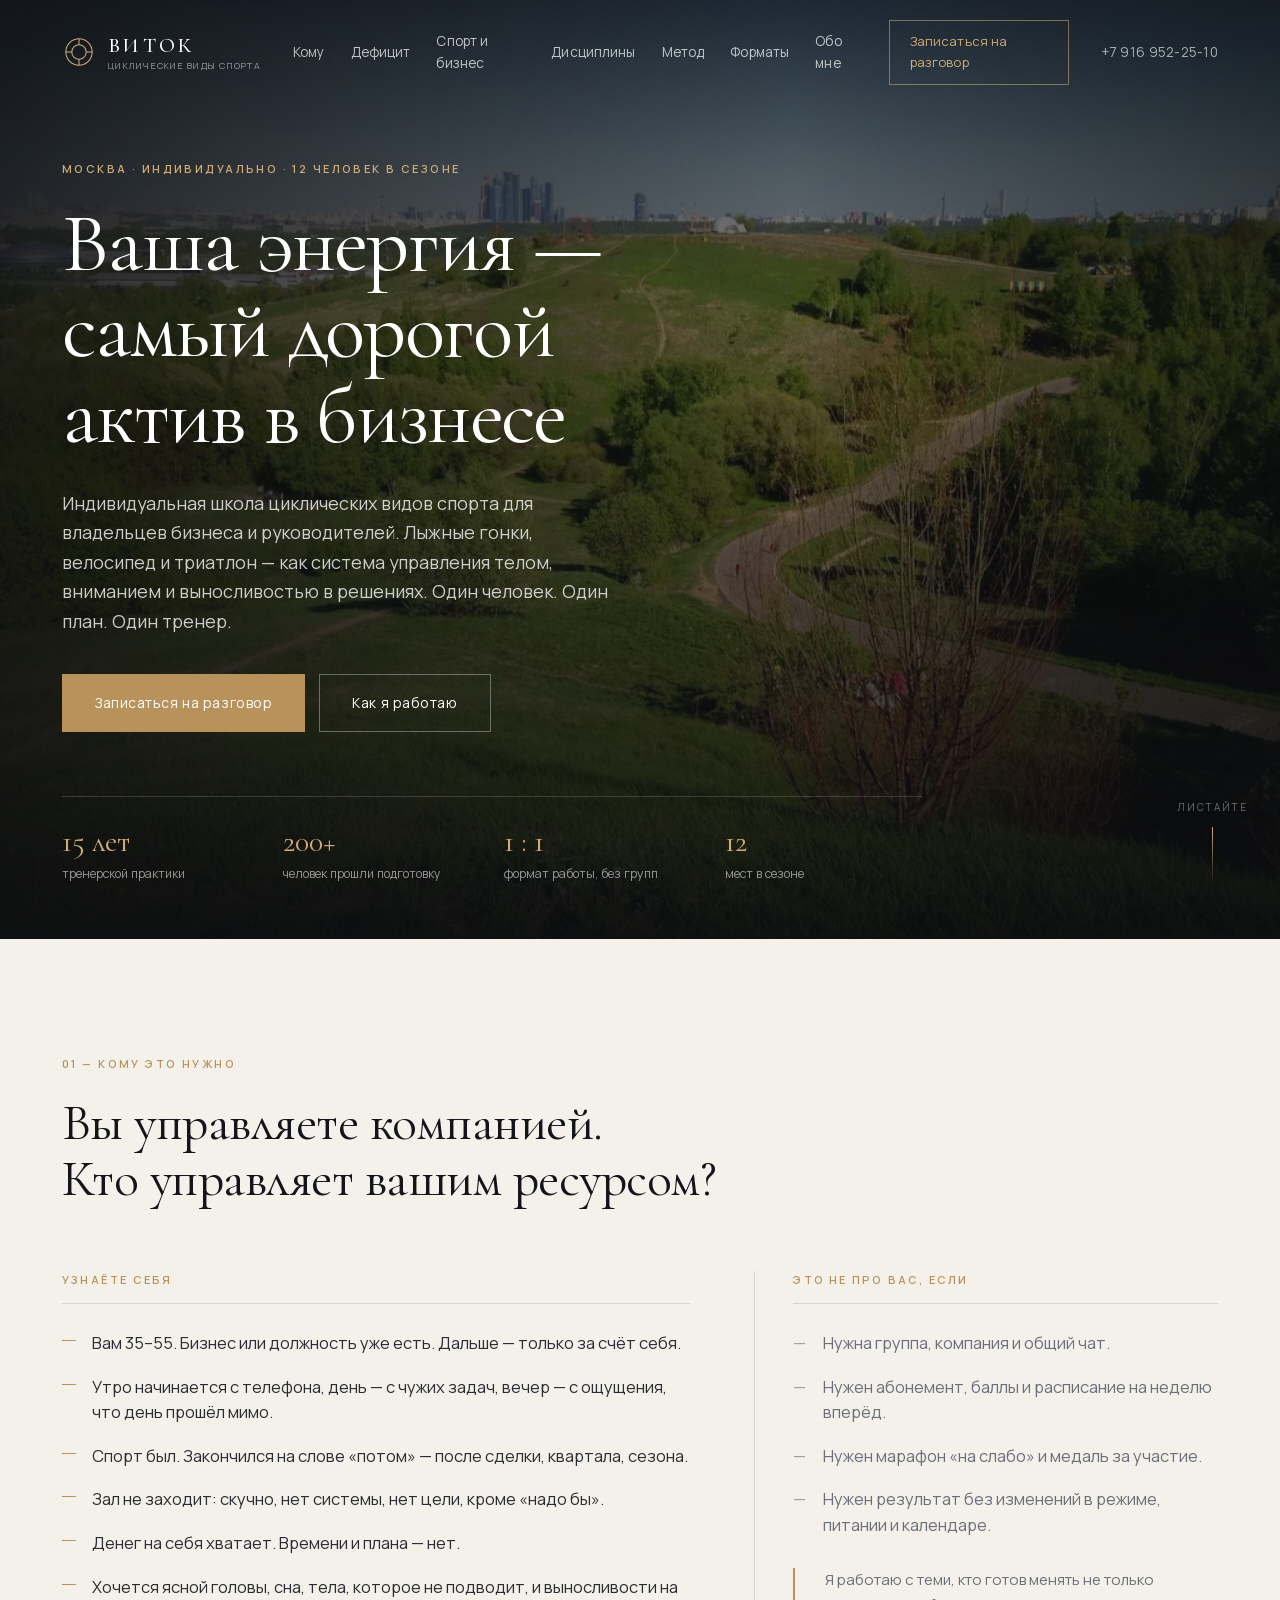
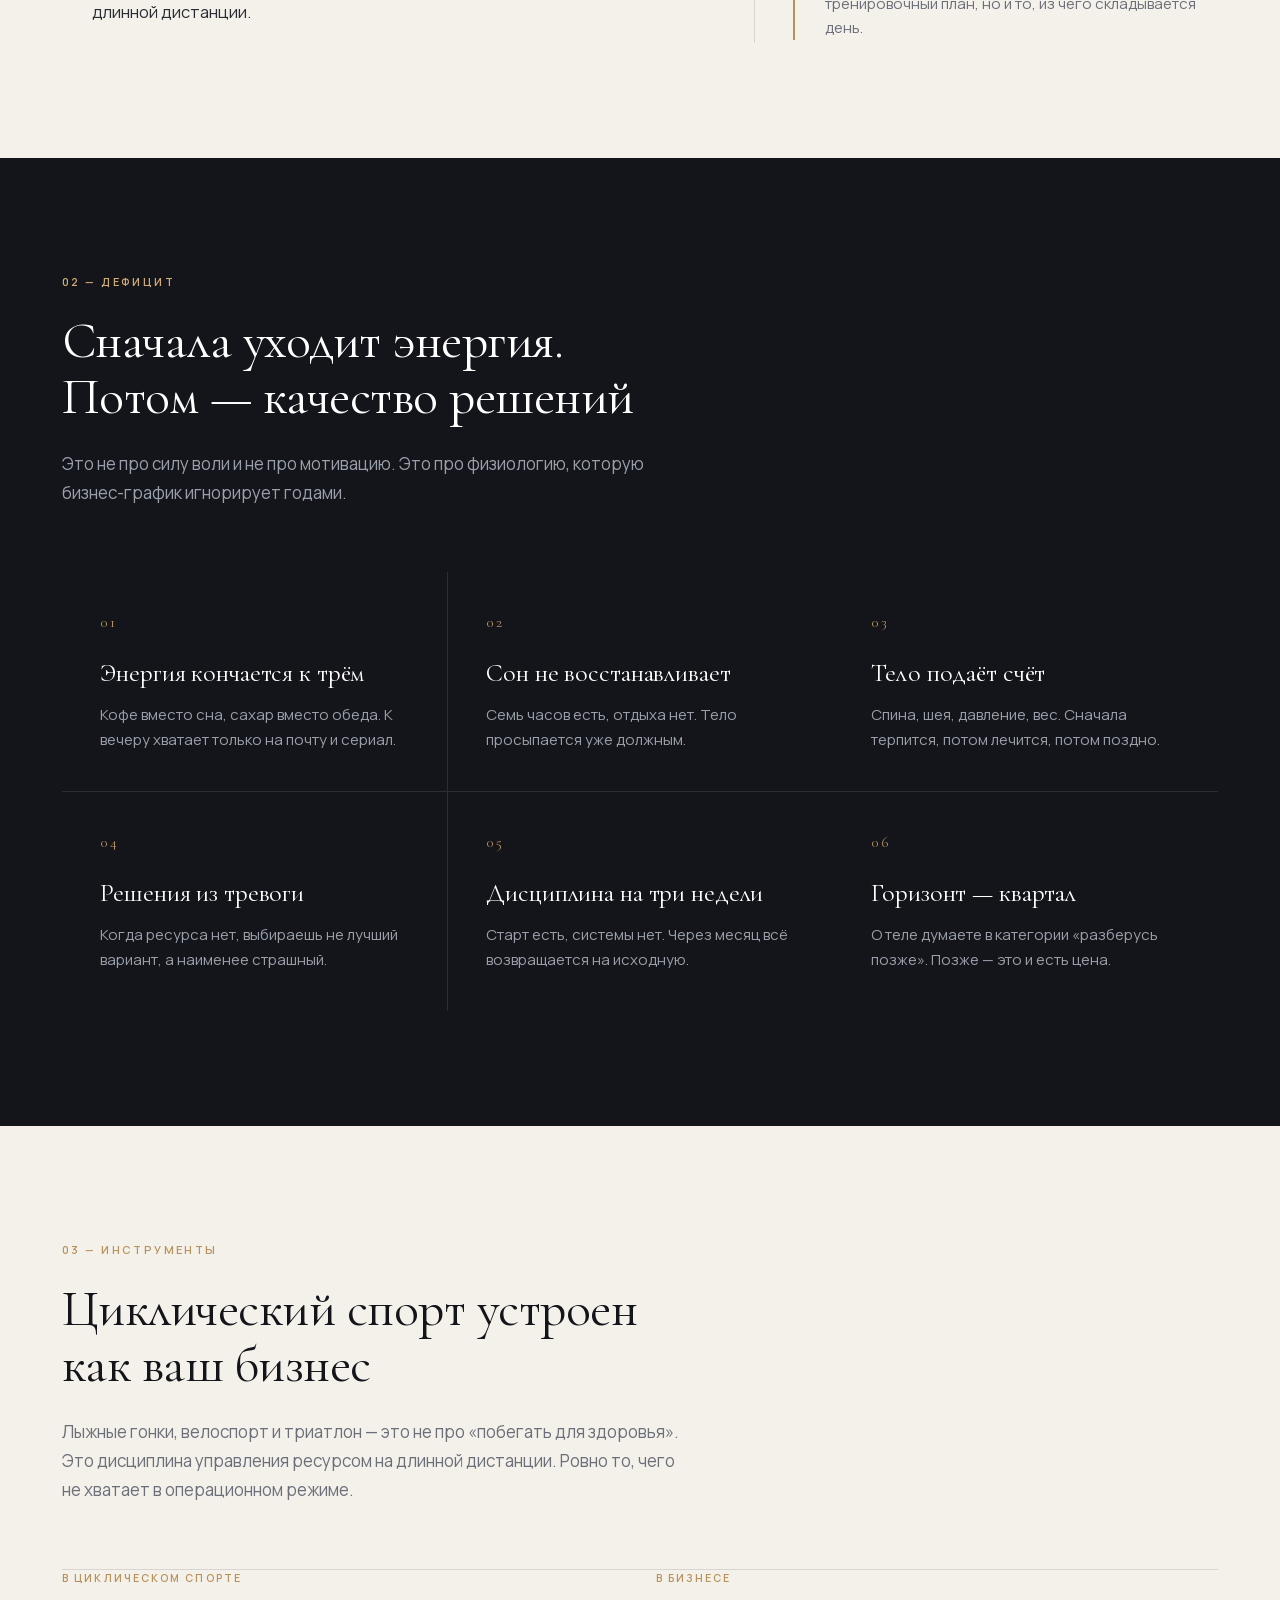
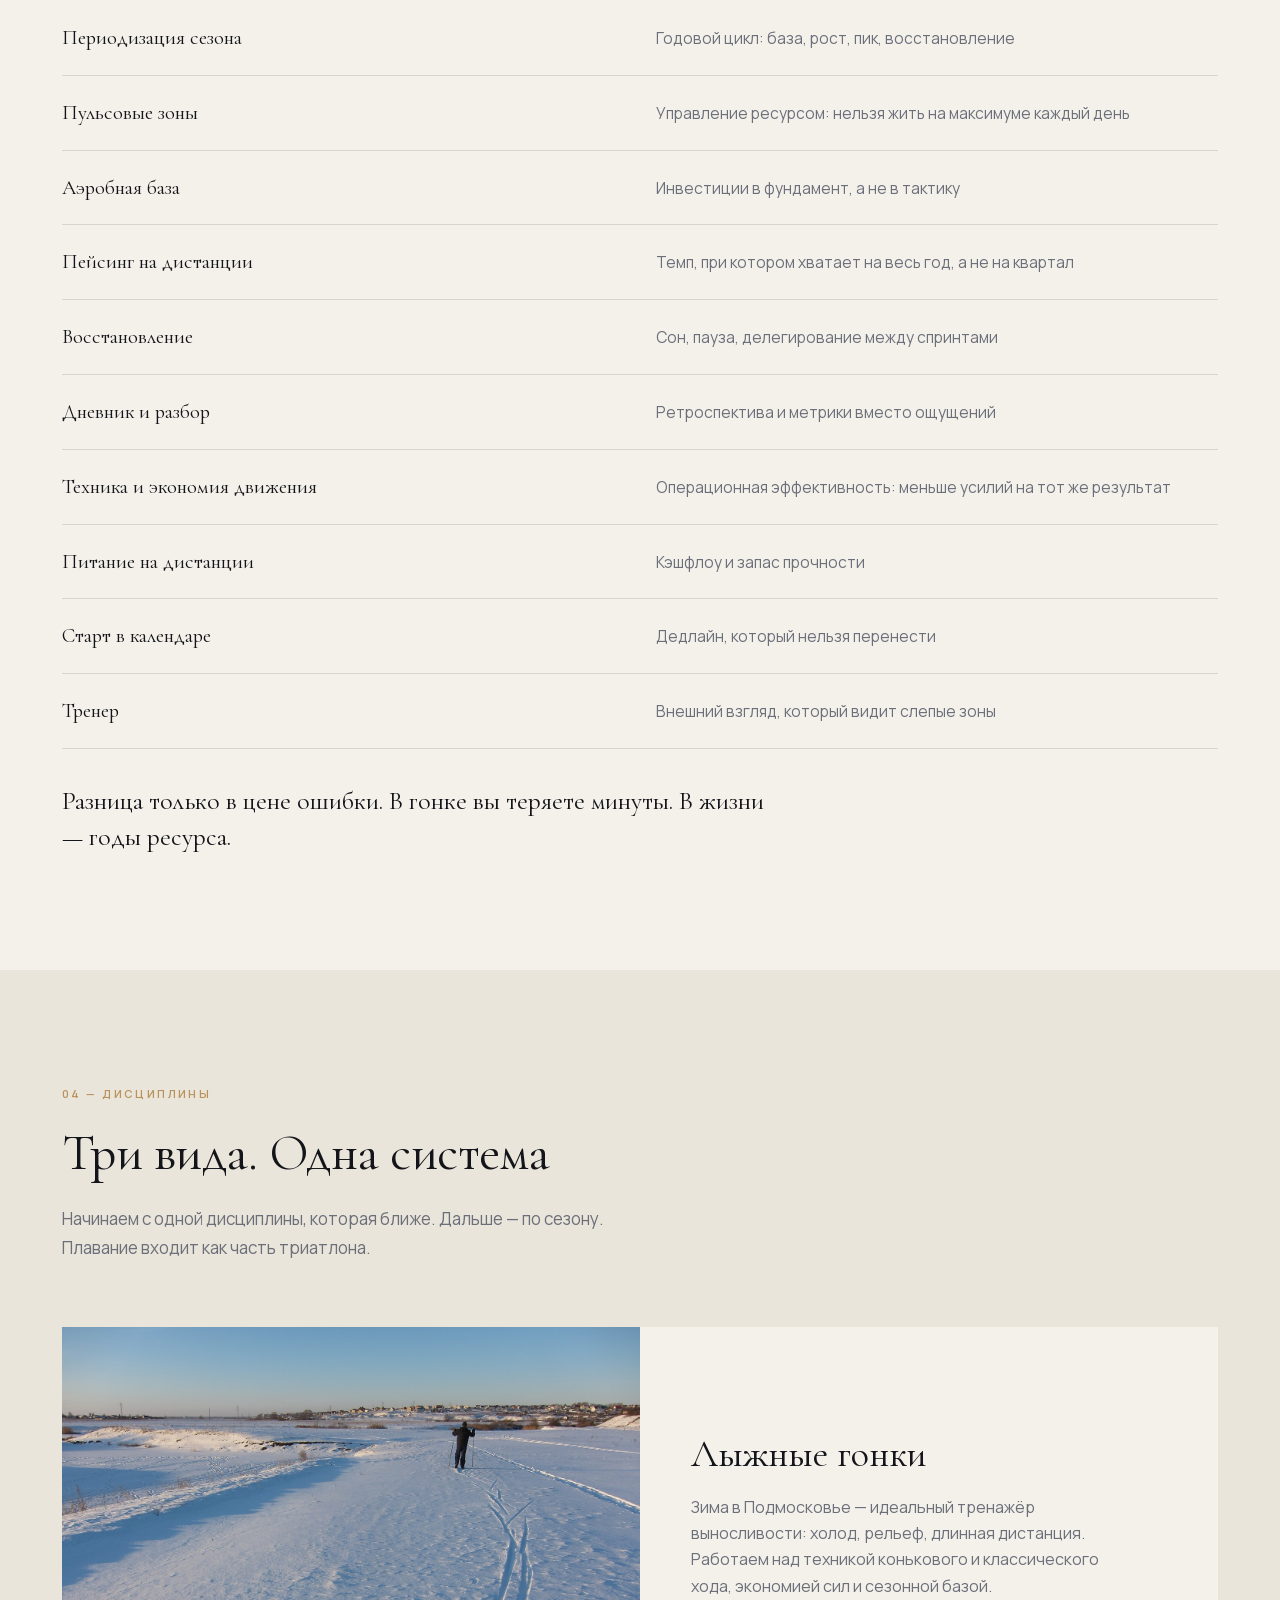
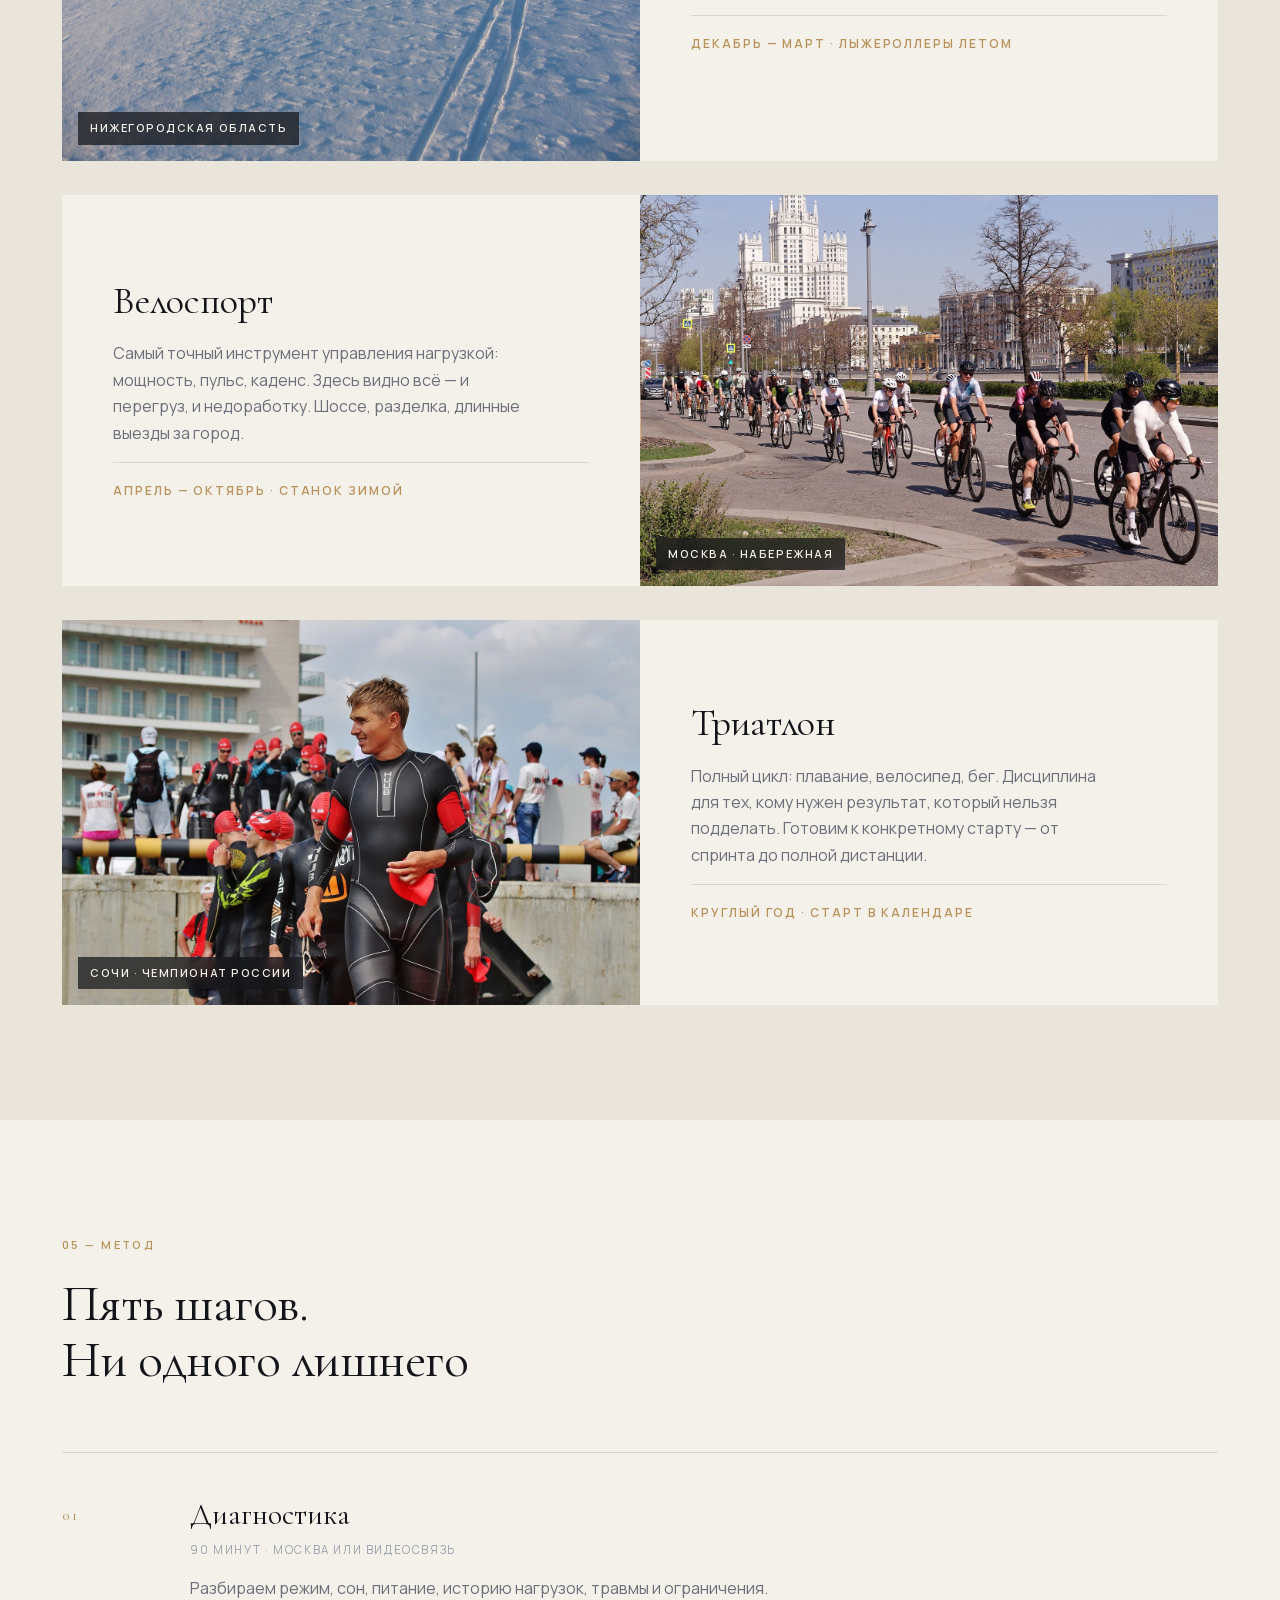
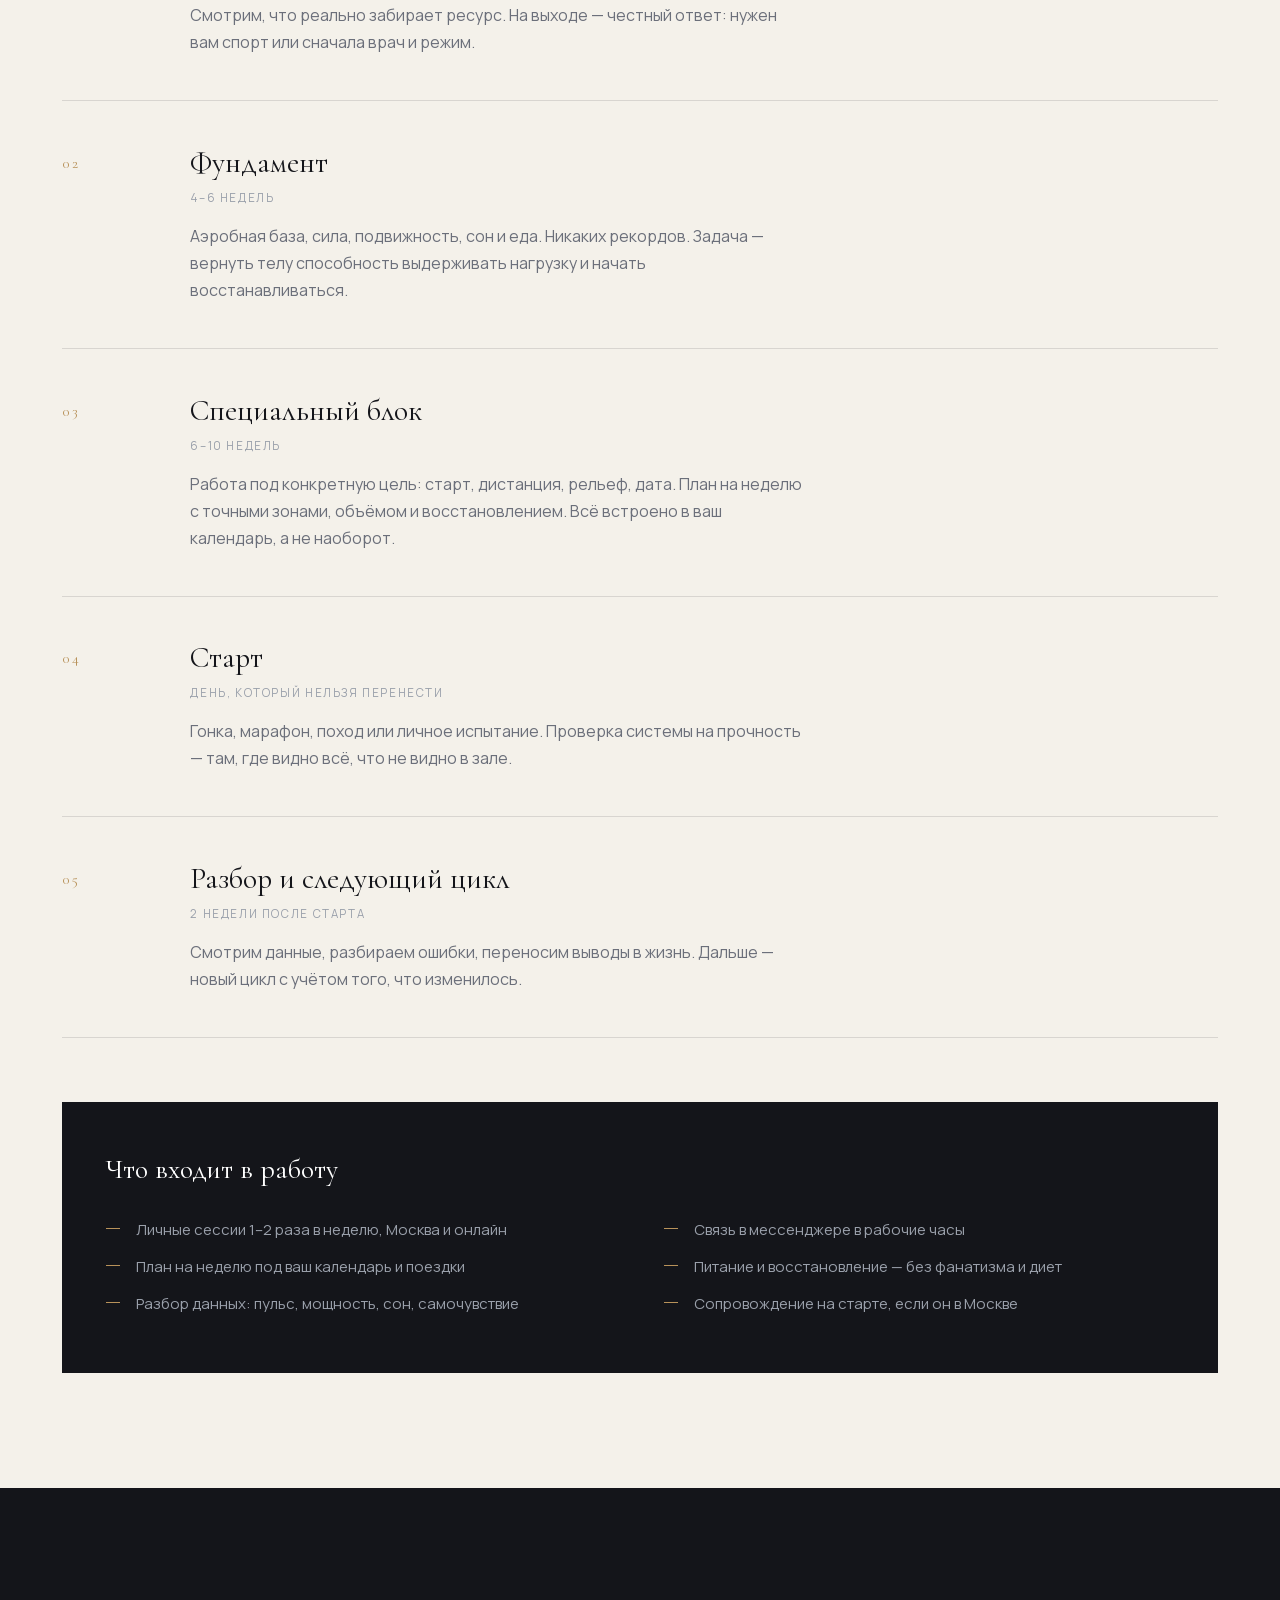
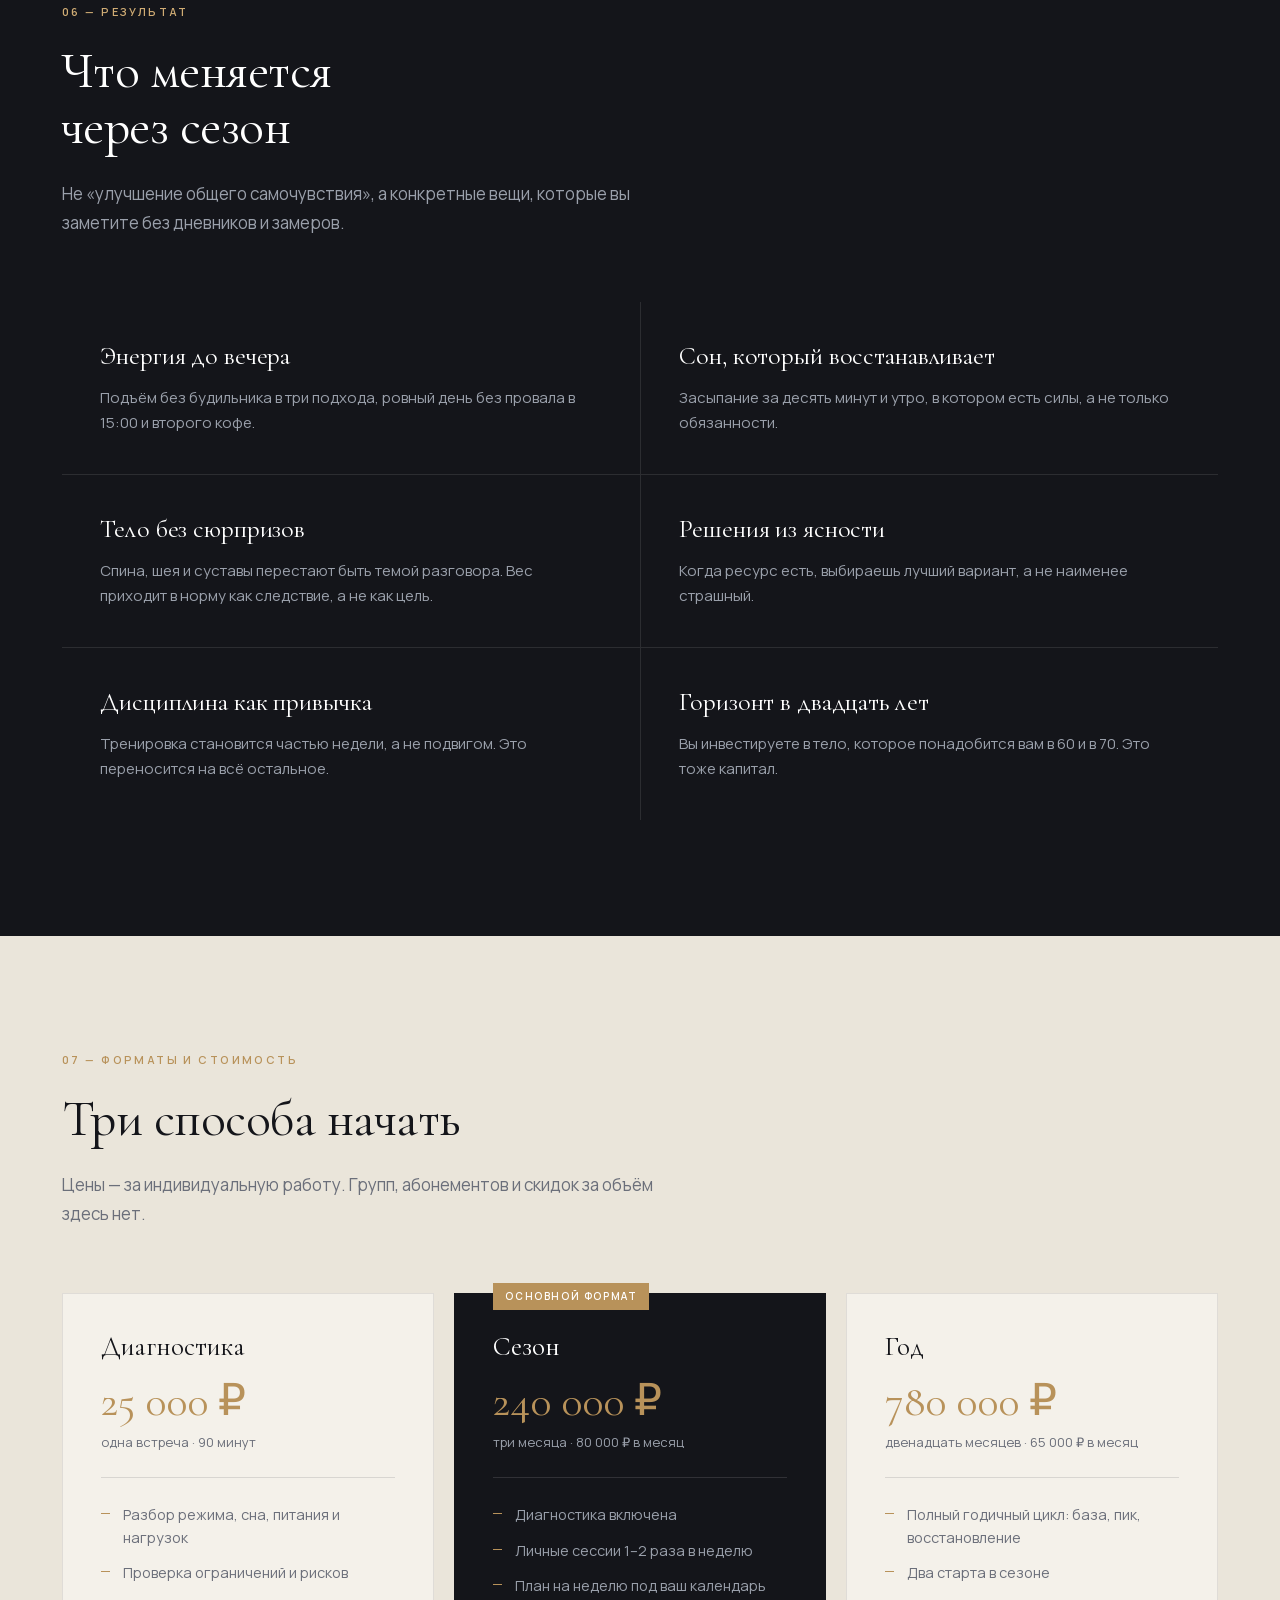
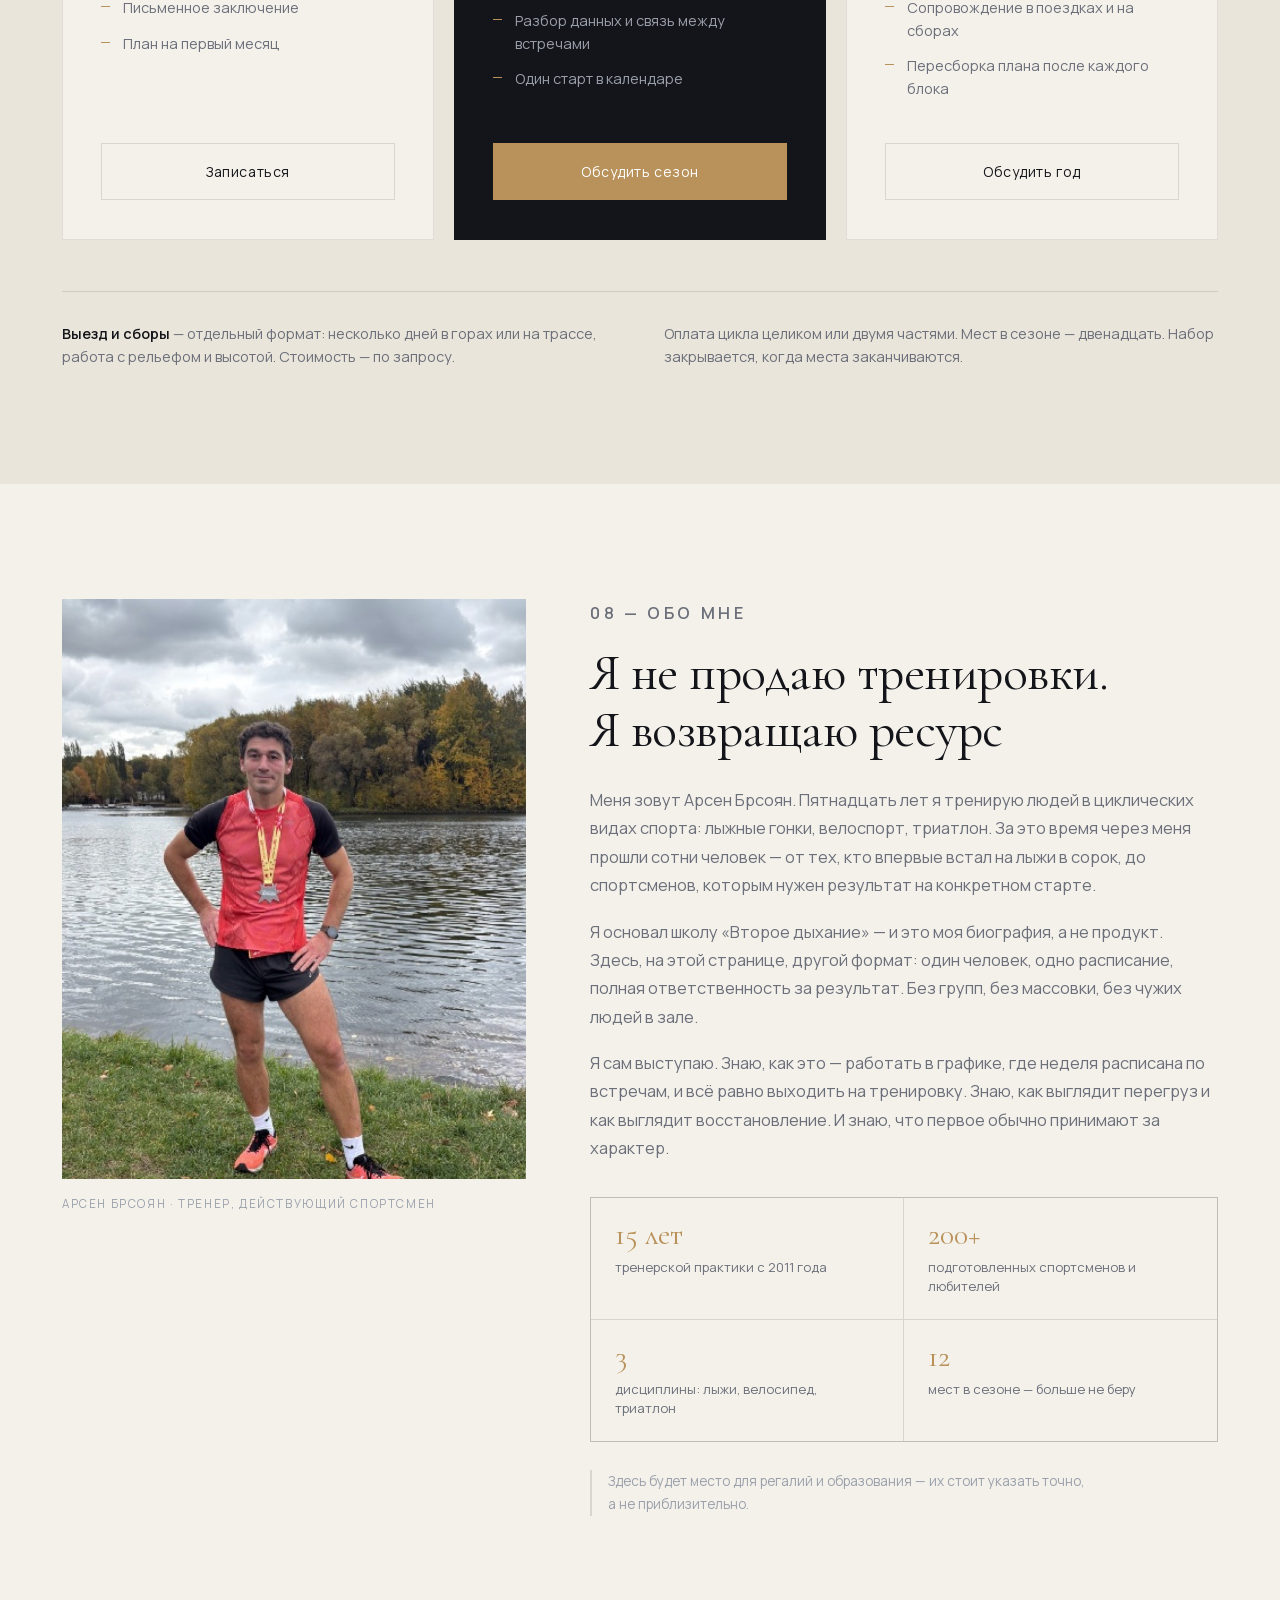
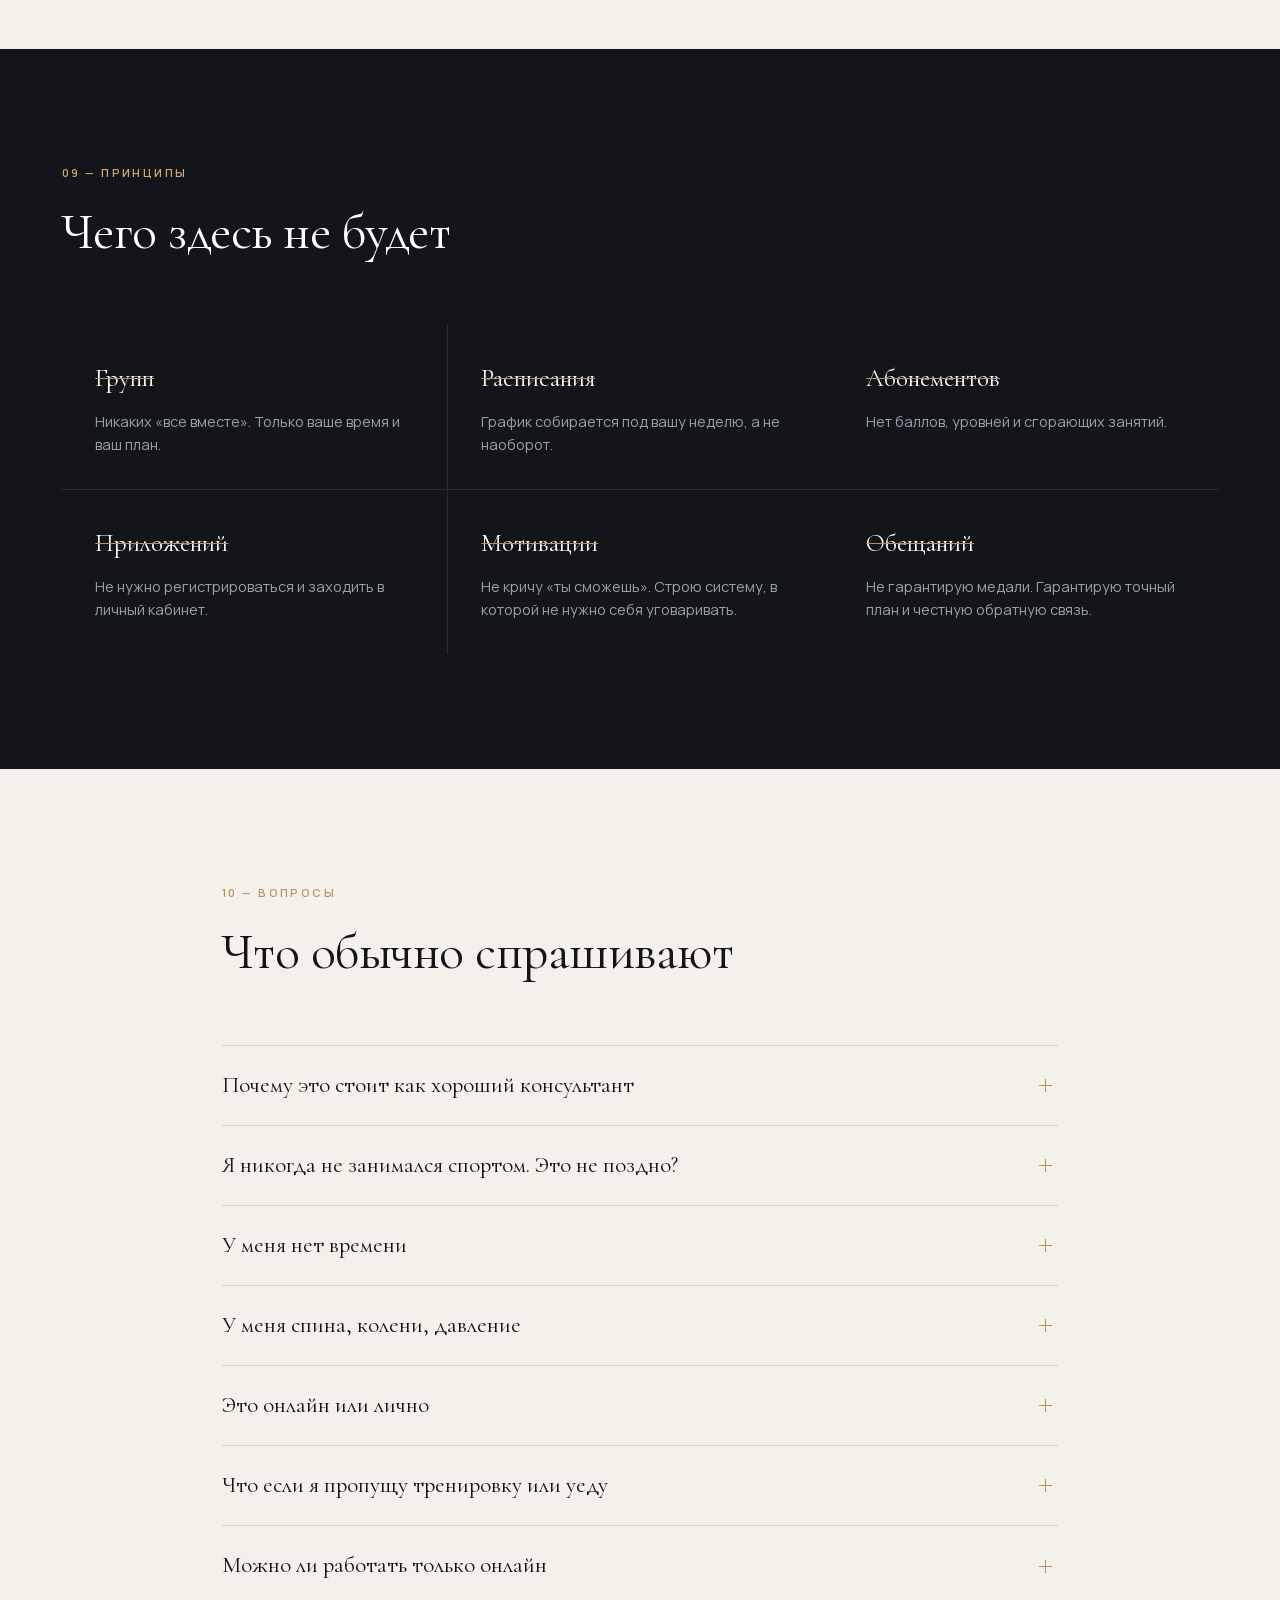
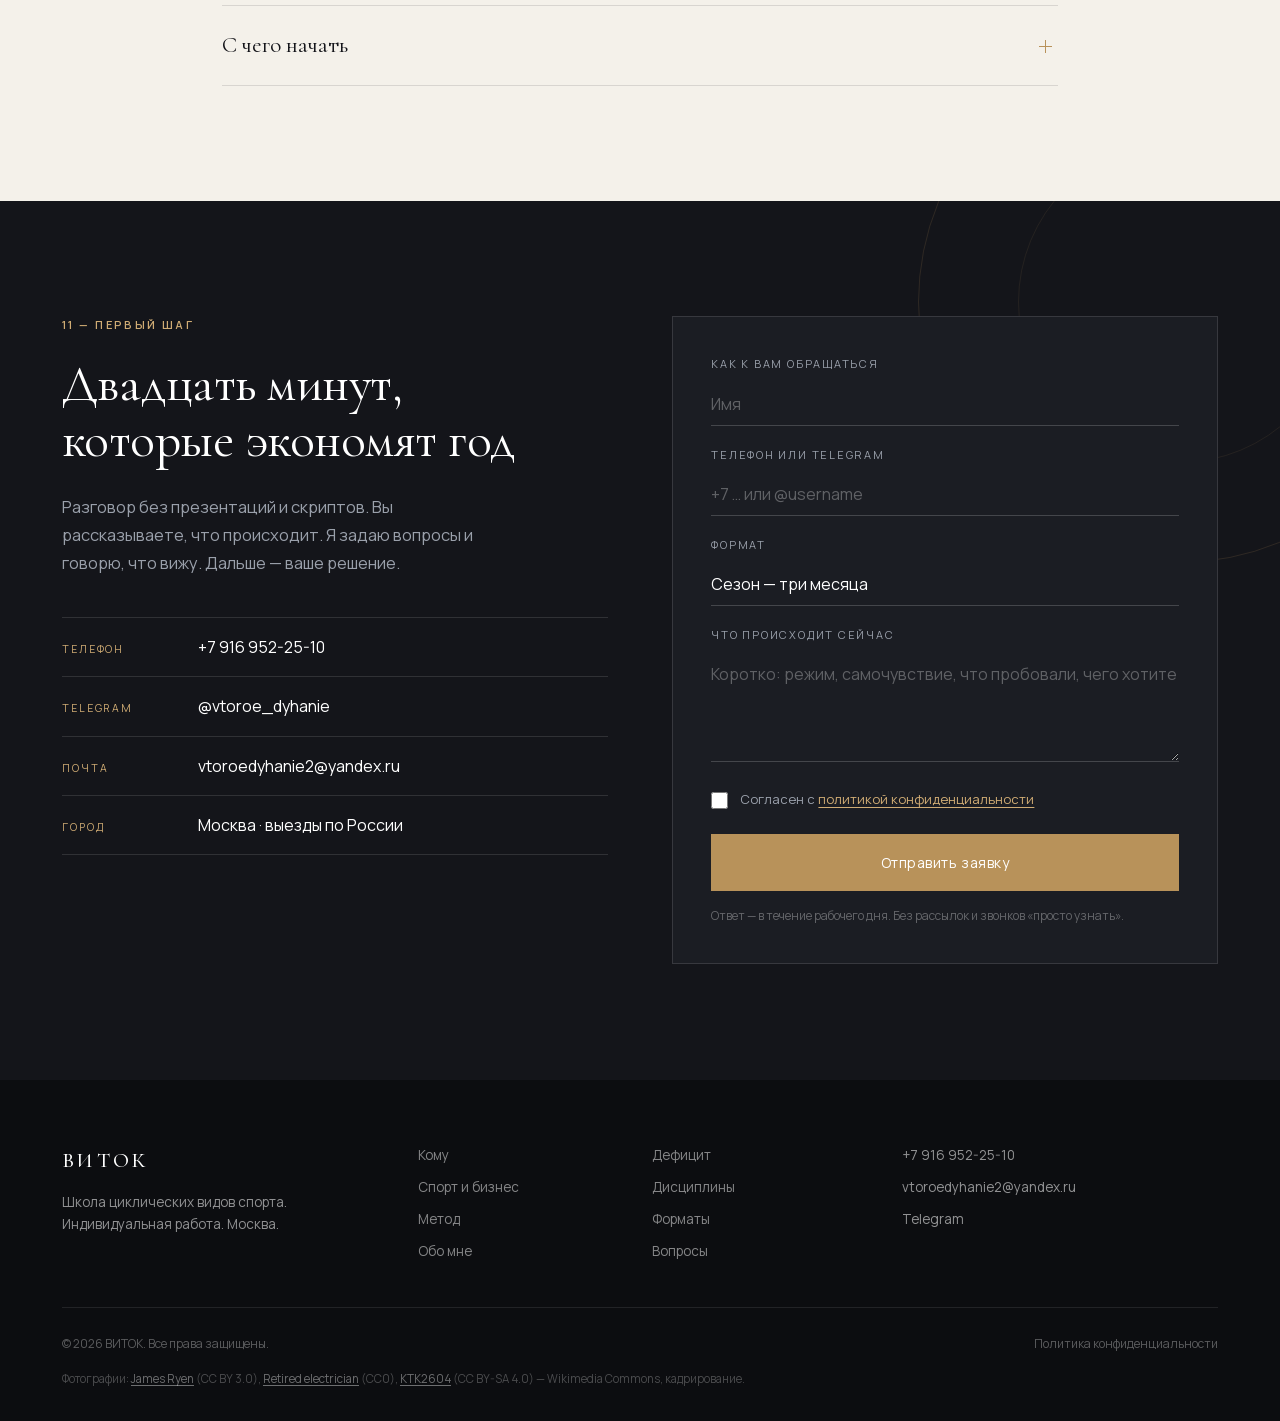
==== index.html @ 2bce40ef "chore: домен и метаданные указывают на фактический адрес публикации" ====
<!DOCTYPE html>
<html lang="ru">
<head>
<meta charset="utf-8">
<meta name="viewport" content="width=device-width, initial-scale=1">
<title>ВИТОК — школа циклических видов спорта. Индивидуально. Для тех, кто управляет</title>
<meta name="description" content="Индивидуальная школа циклических видов спорта для владельцев бизнеса и руководителей. Лыжные гонки, велоспорт, триатлон как система управления телом, вниманием и выносливостью в решениях. Москва и онлайн. Без групп.">
<meta name="theme-color" content="#101113">
<meta property="og:title" content="ВИТОК — школа циклических видов спорта">
<meta property="og:description" content="Энергия — самый дорогой актив в бизнесе. Индивидуальная работа: тело, голова, выносливость в решениях.">
<meta property="og:type" content="website">
<meta property="og:site_name" content="ВИТОК">
<meta property="og:locale" content="ru_RU">
<meta property="og:url" content="https://arsenbrsoyan987-eng.github.io/">
<meta property="og:image" content="https://arsenbrsoyan987-eng.github.io/assets/img/og.jpg">
<meta property="og:image:width" content="1200">
<meta property="og:image:height" content="630">
<meta property="og:image:alt" content="Панорама Крылатского: холмы, дорожки, Москва на горизонте">
<meta name="twitter:card" content="summary_large_image">
<meta name="twitter:title" content="ВИТОК — школа циклических видов спорта">
<meta name="twitter:description" content="Энергия — самый дорогой актив в бизнесе. Индивидуальная работа: тело, голова, выносливость в решениях.">
<meta name="twitter:image" content="https://arsenbrsoyan987-eng.github.io/assets/img/og.jpg">
<link rel="canonical" href="https://arsenbrsoyan987-eng.github.io/">
<link rel="icon" href="assets/favicon.svg" type="image/svg+xml">
<link rel="preload" href="assets/fonts/manrope-400-cyr.woff2" as="font" type="font/woff2" crossorigin>
<link rel="preload" href="assets/fonts/cormorant-garamond-400-cyr.woff2" as="font" type="font/woff2" crossorigin>
<link rel="stylesheet" href="assets/fonts/fonts.css">
<link rel="stylesheet" href="assets/css/style.css">
</head>
<body>

<a class="skip" href="#main">Перейти к содержанию</a>

<header class="header" id="header">
  <div class="header__inner">
    <a class="brand" href="#top" aria-label="ВИТОК — на главную">
      <span class="brand__mark" aria-hidden="true">
        <svg viewBox="0 0 40 40" fill="none" stroke="currentColor" stroke-width="1.2">
          <circle cx="20" cy="20" r="15.5"/>
          <circle cx="20" cy="20" r="8.5"/>
          <path d="M20 4.5v7M20 28.5v7M4.5 20h7M28.5 20h7"/>
        </svg>
      </span>
      <span class="brand__text">
        <span class="brand__name">ВИТОК</span>
        <span class="brand__sub">циклические виды спорта</span>
      </span>
    </a>

    <nav class="nav" id="nav" aria-label="Основная навигация">
      <a href="#audience">Кому</a>
      <a href="#deficit">Дефицит</a>
      <a href="#parallels">Спорт и бизнес</a>
      <a href="#disciplines">Дисциплины</a>
      <a href="#method">Метод</a>
      <a href="#formats">Форматы</a>
      <a href="#about">Обо мне</a>
      <a class="nav__cta" href="#contact">Записаться на разговор</a>
    </nav>

    <a class="header__phone" href="tel:+79169522510">+7 916 952-25-10</a>

    <button class="burger" id="burger" aria-label="Открыть меню" aria-expanded="false" aria-controls="nav">
      <span></span><span></span>
    </button>
  </div>
</header>

<main id="main">

  <!-- HERO -->
  <section class="hero" id="top">
    <div class="hero__media">
      <img src="assets/img/hero-krylatskoe.jpg" alt="Панорама Крылатского: московские холмы, велодром и город на горизонте" fetchpriority="high">
    </div>
    <div class="hero__veil"></div>

    <div class="hero__inner">
      <p class="eyebrow eyebrow--light">Москва · индивидуально · 12 человек в сезоне</p>

      <h1 class="hero__title">
        Ваша энергия —<br>
        самый дорогой<br>
        актив в бизнесе
      </h1>

      <p class="hero__lead">
        Индивидуальная школа циклических видов спорта для владельцев бизнеса и руководителей.
        Лыжные гонки, велосипед и триатлон — как система управления телом, вниманием
        и выносливостью в решениях. Один человек. Один план. Один тренер.
      </p>

      <div class="hero__actions">
        <a class="btn btn--brass" href="#contact">Записаться на разговор</a>
        <a class="btn btn--ghost" href="#method">Как я работаю</a>
      </div>

      <dl class="hero__stats">
        <div>
          <dt>15 лет</dt>
          <dd>тренерской практики</dd>
        </div>
        <div>
          <dt>200+</dt>
          <dd>человек прошли подготовку</dd>
        </div>
        <div>
          <dt>1 : 1</dt>
          <dd>формат работы, без групп</dd>
        </div>
        <div>
          <dt>12</dt>
          <dd>мест в сезоне</dd>
        </div>
      </dl>
    </div>

    <div class="hero__scroll" aria-hidden="true">
      <span>листайте</span>
      <i></i>
    </div>
  </section>

  <!-- КОМУ -->
  <section class="section" id="audience">
    <div class="wrap">
      <div class="section__head reveal">
        <p class="eyebrow">01 — кому это нужно</p>
        <h2 class="h2">Вы управляете компанией.<br>Кто управляет вашим ресурсом?</h2>
      </div>

      <div class="split">
        <div class="split__col reveal">
          <p class="split__label">Узнаёте себя</p>
          <ul class="check">
            <li>Вам 35–55. Бизнес или должность уже есть. Дальше — только за счёт себя.</li>
            <li>Утро начинается с телефона, день — с чужих задач, вечер — с ощущения, что день прошёл мимо.</li>
            <li>Спорт был. Закончился на слове «потом» — после сделки, квартала, сезона.</li>
            <li>Зал не заходит: скучно, нет системы, нет цели, кроме «надо бы».</li>
            <li>Денег на себя хватает. Времени и плана — нет.</li>
            <li>Хочется ясной головы, сна, тела, которое не подводит, и выносливости на длинной дистанции.</li>
          </ul>
        </div>

        <div class="split__col split__col--muted reveal">
          <p class="split__label">Это не про вас, если</p>
          <ul class="cross">
            <li>Нужна группа, компания и общий чат.</li>
            <li>Нужен абонемент, баллы и расписание на неделю вперёд.</li>
            <li>Нужен марафон «на слабо» и медаль за участие.</li>
            <li>Нужен результат без изменений в режиме, питании и календаре.</li>
          </ul>
          <p class="split__note">
            Я работаю с теми, кто готов менять не только тренировочный план,
            но и то, из чего складывается день.
          </p>
        </div>
      </div>
    </div>
  </section>

  <!-- ДЕФИЦИТ -->
  <section class="section section--dark" id="deficit">
    <div class="wrap">
      <div class="section__head reveal">
        <p class="eyebrow eyebrow--light">02 — дефицит</p>
        <h2 class="h2">Сначала уходит энергия.<br>Потом — качество решений</h2>
        <p class="section__lead">
          Это не про силу воли и не про мотивацию. Это про физиологию, которую
          бизнес-график игнорирует годами.
        </p>
      </div>

      <div class="grid grid--3">
        <article class="card card--dark reveal">
          <span class="card__num">01</span>
          <h3>Энергия кончается к трём</h3>
          <p>Кофе вместо сна, сахар вместо обеда. К вечеру хватает только на почту и сериал.</p>
        </article>
        <article class="card card--dark reveal">
          <span class="card__num">02</span>
          <h3>Сон не восстанавливает</h3>
          <p>Семь часов есть, отдыха нет. Тело просыпается уже должным.</p>
        </article>
        <article class="card card--dark reveal">
          <span class="card__num">03</span>
          <h3>Тело подаёт счёт</h3>
          <p>Спина, шея, давление, вес. Сначала терпится, потом лечится, потом поздно.</p>
        </article>
        <article class="card card--dark reveal">
          <span class="card__num">04</span>
          <h3>Решения из тревоги</h3>
          <p>Когда ресурса нет, выбираешь не лучший вариант, а наименее страшный.</p>
        </article>
        <article class="card card--dark reveal">
          <span class="card__num">05</span>
          <h3>Дисциплина на три недели</h3>
          <p>Старт есть, системы нет. Через месяц всё возвращается на исходную.</p>
        </article>
        <article class="card card--dark reveal">
          <span class="card__num">06</span>
          <h3>Горизонт — квартал</h3>
          <p>О теле думаете в категории «разберусь позже». Позже — это и есть цена.</p>
        </article>
      </div>
    </div>
  </section>

  <!-- ПАРАЛЛЕЛИ -->
  <section class="section" id="parallels">
    <div class="wrap">
      <div class="section__head reveal">
        <p class="eyebrow">03 — инструменты</p>
        <h2 class="h2">Циклический спорт устроен<br>как ваш бизнес</h2>
        <p class="section__lead">
          Лыжные гонки, велоспорт и триатлон — это не про «побегать для здоровья».
          Это дисциплина управления ресурсом на длинной дистанции. Ровно то,
          чего не хватает в операционном режиме.
        </p>
      </div>

      <div class="table" role="table" aria-label="Соответствие инструментов спорта и бизнеса">
        <div class="table__row table__row--head" role="row">
          <span role="columnheader">В циклическом спорте</span>
          <span role="columnheader">В бизнесе</span>
        </div>
        <div class="table__row" role="row"><span role="cell">Периодизация сезона</span><span role="cell">Годовой цикл: база, рост, пик, восстановление</span></div>
        <div class="table__row" role="row"><span role="cell">Пульсовые зоны</span><span role="cell">Управление ресурсом: нельзя жить на максимуме каждый день</span></div>
        <div class="table__row" role="row"><span role="cell">Аэробная база</span><span role="cell">Инвестиции в фундамент, а не в тактику</span></div>
        <div class="table__row" role="row"><span role="cell">Пейсинг на дистанции</span><span role="cell">Темп, при котором хватает на весь год, а не на квартал</span></div>
        <div class="table__row" role="row"><span role="cell">Восстановление</span><span role="cell">Сон, пауза, делегирование между спринтами</span></div>
        <div class="table__row" role="row"><span role="cell">Дневник и разбор</span><span role="cell">Ретроспектива и метрики вместо ощущений</span></div>
        <div class="table__row" role="row"><span role="cell">Техника и экономия движения</span><span role="cell">Операционная эффективность: меньше усилий на тот же результат</span></div>
        <div class="table__row" role="row"><span role="cell">Питание на дистанции</span><span role="cell">Кэшфлоу и запас прочности</span></div>
        <div class="table__row" role="row"><span role="cell">Старт в календаре</span><span role="cell">Дедлайн, который нельзя перенести</span></div>
        <div class="table__row" role="row"><span role="cell">Тренер</span><span role="cell">Внешний взгляд, который видит слепые зоны</span></div>
      </div>

      <p class="table__foot reveal">
        Разница только в цене ошибки. В гонке вы теряете минуты. В жизни — годы ресурса.
      </p>
    </div>
  </section>

  <!-- ДИСЦИПЛИНЫ -->
  <section class="section section--paper" id="disciplines">
    <div class="wrap">
      <div class="section__head reveal">
        <p class="eyebrow">04 — дисциплины</p>
        <h2 class="h2">Три вида. Одна система</h2>
        <p class="section__lead">
          Начинаем с одной дисциплины, которая ближе. Дальше — по сезону.
          Плавание входит как часть триатлона.
        </p>
      </div>

      <div class="disc">
        <article class="disc__item reveal">
          <div class="disc__media">
            <img src="assets/img/ski.jpg" alt="Лыжник уходит по накатанной лыжне через зимнее поле в Нижегородской области" loading="lazy">
            <p class="disc__place">Нижегородская область</p>
          </div>
          <div class="disc__body">
            <h3>Лыжные гонки</h3>
            <p>Зима в Подмосковье — идеальный тренажёр выносливости: холод, рельеф, длинная дистанция. Работаем над техникой конькового и классического хода, экономией сил и сезонной базой.</p>
            <p class="disc__meta">Декабрь — март · лыжероллеры летом</p>
          </div>
        </article>

        <article class="disc__item reveal">
          <div class="disc__media">
            <img src="assets/img/cycling.jpg" alt="Плотная группа велогонщиков на шоссе в Москве, на заднем плане сталинская высотка" loading="lazy">
            <p class="disc__place">Москва · набережная</p>
          </div>
          <div class="disc__body">
            <h3>Велоспорт</h3>
            <p>Самый точный инструмент управления нагрузкой: мощность, пульс, каденс. Здесь видно всё — и перегруз, и недоработку. Шоссе, разделка, длинные выезды за город.</p>
            <p class="disc__meta">Апрель — октябрь · станок зимой</p>
          </div>
        </article>

        <article class="disc__item reveal">
          <div class="disc__media">
            <img src="assets/img/triathlon.jpg" alt="Триатлет в гидрокостюме на набережной перед стартом Чемпионата России в Сочи" loading="lazy">
            <p class="disc__place">Сочи · Чемпионат России</p>
          </div>
          <div class="disc__body">
            <h3>Триатлон</h3>
            <p>Полный цикл: плавание, велосипед, бег. Дисциплина для тех, кому нужен результат, который нельзя подделать. Готовим к конкретному старту — от спринта до полной дистанции.</p>
            <p class="disc__meta">Круглый год · старт в календаре</p>
          </div>
        </article>
      </div>
    </div>
  </section>

  <!-- МЕТОД -->
  <section class="section" id="method">
    <div class="wrap">
      <div class="section__head reveal">
        <p class="eyebrow">05 — метод</p>
        <h2 class="h2">Пять шагов.<br>Ни одного лишнего</h2>
      </div>

      <ol class="steps">
        <li class="steps__item reveal">
          <span class="steps__num">01</span>
          <div class="steps__body">
            <h3>Диагностика</h3>
            <p class="steps__time">90 минут · Москва или видеосвязь</p>
            <p>Разбираем режим, сон, питание, историю нагрузок, травмы и ограничения. Смотрим, что реально забирает ресурс. На выходе — честный ответ: нужен вам спорт или сначала врач и режим.</p>
          </div>
        </li>
        <li class="steps__item reveal">
          <span class="steps__num">02</span>
          <div class="steps__body">
            <h3>Фундамент</h3>
            <p class="steps__time">4–6 недель</p>
            <p>Аэробная база, сила, подвижность, сон и еда. Никаких рекордов. Задача — вернуть телу способность выдерживать нагрузку и начать восстанавливаться.</p>
          </div>
        </li>
        <li class="steps__item reveal">
          <span class="steps__num">03</span>
          <div class="steps__body">
            <h3>Специальный блок</h3>
            <p class="steps__time">6–10 недель</p>
            <p>Работа под конкретную цель: старт, дистанция, рельеф, дата. План на неделю с точными зонами, объёмом и восстановлением. Всё встроено в ваш календарь, а не наоборот.</p>
          </div>
        </li>
        <li class="steps__item reveal">
          <span class="steps__num">04</span>
          <div class="steps__body">
            <h3>Старт</h3>
            <p class="steps__time">день, который нельзя перенести</p>
            <p>Гонка, марафон, поход или личное испытание. Проверка системы на прочность — там, где видно всё, что не видно в зале.</p>
          </div>
        </li>
        <li class="steps__item reveal">
          <span class="steps__num">05</span>
          <div class="steps__body">
            <h3>Разбор и следующий цикл</h3>
            <p class="steps__time">2 недели после старта</p>
            <p>Смотрим данные, разбираем ошибки, переносим выводы в жизнь. Дальше — новый цикл с учётом того, что изменилось.</p>
          </div>
        </li>
      </ol>

      <div class="method__note reveal">
        <h3>Что входит в работу</h3>
        <div class="method__cols">
          <ul class="check check--tight">
            <li>Личные сессии 1–2 раза в неделю, Москва и онлайн</li>
            <li>План на неделю под ваш календарь и поездки</li>
            <li>Разбор данных: пульс, мощность, сон, самочувствие</li>
          </ul>
          <ul class="check check--tight">
            <li>Связь в мессенджере в рабочие часы</li>
            <li>Питание и восстановление — без фанатизма и диет</li>
            <li>Сопровождение на старте, если он в Москве</li>
          </ul>
        </div>
      </div>
    </div>
  </section>

  <!-- РЕЗУЛЬТАТ -->
  <section class="section section--dark" id="result">
    <div class="wrap">
      <div class="section__head reveal">
        <p class="eyebrow eyebrow--light">06 — результат</p>
        <h2 class="h2">Что меняется<br>через сезон</h2>
        <p class="section__lead">
          Не «улучшение общего самочувствия», а конкретные вещи, которые вы
          заметите без дневников и замеров.
        </p>
      </div>

      <div class="grid grid--2">
        <article class="card card--dark reveal">
          <h3>Энергия до вечера</h3>
          <p>Подъём без будильника в три подхода, ровный день без провала в 15:00 и второго кофе.</p>
        </article>
        <article class="card card--dark reveal">
          <h3>Сон, который восстанавливает</h3>
          <p>Засыпание за десять минут и утро, в котором есть силы, а не только обязанности.</p>
        </article>
        <article class="card card--dark reveal">
          <h3>Тело без сюрпризов</h3>
          <p>Спина, шея и суставы перестают быть темой разговора. Вес приходит в норму как следствие, а не как цель.</p>
        </article>
        <article class="card card--dark reveal">
          <h3>Решения из ясности</h3>
          <p>Когда ресурс есть, выбираешь лучший вариант, а не наименее страшный.</p>
        </article>
        <article class="card card--dark reveal">
          <h3>Дисциплина как привычка</h3>
          <p>Тренировка становится частью недели, а не подвигом. Это переносится на всё остальное.</p>
        </article>
        <article class="card card--dark reveal">
          <h3>Горизонт в двадцать лет</h3>
          <p>Вы инвестируете в тело, которое понадобится вам в 60 и в 70. Это тоже капитал.</p>
        </article>
      </div>
    </div>
  </section>

  <!-- ФОРМАТЫ -->
  <section class="section section--paper" id="formats">
    <div class="wrap">
      <div class="section__head reveal">
        <p class="eyebrow">07 — форматы и стоимость</p>
        <h2 class="h2">Три способа начать</h2>
        <p class="section__lead">
          Цены — за индивидуальную работу. Групп, абонементов и скидок за объём здесь нет.
        </p>
      </div>

      <div class="prices">
        <article class="price reveal">
          <h3 class="price__name">Диагностика</h3>
          <p class="price__sum">25 000 ₽</p>
          <p class="price__term">одна встреча · 90 минут</p>
          <ul class="price__list">
            <li>Разбор режима, сна, питания и нагрузок</li>
            <li>Проверка ограничений и рисков</li>
            <li>Письменное заключение</li>
            <li>План на первый месяц</li>
          </ul>
          <a class="btn btn--line" href="#contact">Записаться</a>
        </article>

        <article class="price price--feature reveal">
          <p class="price__badge">основной формат</p>
          <h3 class="price__name">Сезон</h3>
          <p class="price__sum">240 000 ₽</p>
          <p class="price__term">три месяца · 80 000 ₽ в месяц</p>
          <ul class="price__list">
            <li>Диагностика включена</li>
            <li>Личные сессии 1–2 раза в неделю</li>
            <li>План на неделю под ваш календарь</li>
            <li>Разбор данных и связь между встречами</li>
            <li>Один старт в календаре</li>
          </ul>
          <a class="btn btn--brass" href="#contact">Обсудить сезон</a>
        </article>

        <article class="price reveal">
          <h3 class="price__name">Год</h3>
          <p class="price__sum">780 000 ₽</p>
          <p class="price__term">двенадцать месяцев · 65 000 ₽ в месяц</p>
          <ul class="price__list">
            <li>Полный годичный цикл: база, пик, восстановление</li>
            <li>Два старта в сезоне</li>
            <li>Сопровождение в поездках и на сборах</li>
            <li>Пересборка плана после каждого блока</li>
          </ul>
          <a class="btn btn--line" href="#contact">Обсудить год</a>
        </article>
      </div>

      <div class="prices__foot reveal">
        <p><strong>Выезд и сборы</strong> — отдельный формат: несколько дней в горах или на трассе, работа с рельефом и высотой. Стоимость — по запросу.</p>
        <p>Оплата цикла целиком или двумя частями. Мест в сезоне — двенадцать. Набор закрывается, когда места заканчиваются.</p>
      </div>
    </div>
  </section>

  <!-- ОБО МНЕ -->
  <section class="section" id="about">
    <div class="wrap">
      <div class="about">
        <div class="about__media reveal">
          <img src="assets/img/portrait.jpg" alt="Арсен Брсоян, тренер циклических видов спорта, на набережной после старта" loading="lazy">
          <p class="about__caption">Арсен Брсоян · тренер, действующий спортсмен</p>
        </div>

        <div class="about__body reveal">
          <p class="eyebrow">08 — обо мне</p>
          <h2 class="h2">Я не продаю тренировки.<br>Я возвращаю ресурс</h2>

          <p>
            Меня зовут Арсен Брсоян. Пятнадцать лет я тренирую людей в циклических видах спорта:
            лыжные гонки, велоспорт, триатлон. За это время через меня прошли сотни человек —
            от тех, кто впервые встал на лыжи в сорок, до спортсменов, которым нужен результат
            на конкретном старте.
          </p>
          <p>
            Я основал школу «Второе дыхание» — и это моя биография, а не продукт.
            Здесь, на этой странице, другой формат: один человек, одно расписание, полная
            ответственность за результат. Без групп, без массовки, без чужих людей в зале.
          </p>
          <p>
            Я сам выступаю. Знаю, как это — работать в графике, где неделя расписана
            по встречам, и всё равно выходить на тренировку. Знаю, как выглядит перегруз
            и как выглядит восстановление. И знаю, что первое обычно принимают за характер.
          </p>

          <dl class="about__facts">
            <div>
              <dt>15 лет</dt>
              <dd>тренерской практики с 2011 года</dd>
            </div>
            <div>
              <dt>200+</dt>
              <dd>подготовленных спортсменов и любителей</dd>
            </div>
            <div>
              <dt>3</dt>
              <dd>дисциплины: лыжи, велосипед, триатлон</dd>
            </div>
            <div>
              <dt>12</dt>
              <dd>мест в сезоне — больше не беру</dd>
            </div>
          </dl>

          <p class="about__note">
            Здесь будет место для регалий и образования — их стоит указать точно,
            а не приблизительно.
          </p>
        </div>
      </div>
    </div>
  </section>

  <!-- ПРИНЦИПЫ -->
  <section class="section section--dark" id="principles">
    <div class="wrap">
      <div class="section__head reveal">
        <p class="eyebrow eyebrow--light">09 — принципы</p>
        <h2 class="h2">Чего здесь не будет</h2>
      </div>

      <div class="principles">
        <div class="principles__item reveal"><span>Групп</span><p>Никаких «все вместе». Только ваше время и ваш план.</p></div>
        <div class="principles__item reveal"><span>Расписания</span><p>График собирается под вашу неделю, а не наоборот.</p></div>
        <div class="principles__item reveal"><span>Абонементов</span><p>Нет баллов, уровней и сгорающих занятий.</p></div>
        <div class="principles__item reveal"><span>Приложений</span><p>Не нужно регистрироваться и заходить в личный кабинет.</p></div>
        <div class="principles__item reveal"><span>Мотивации</span><p>Не кричу «ты сможешь». Строю систему, в которой не нужно себя уговаривать.</p></div>
        <div class="principles__item reveal"><span>Обещаний</span><p>Не гарантирую медали. Гарантирую точный план и честную обратную связь.</p></div>
      </div>
    </div>
  </section>

  <!-- FAQ -->
  <section class="section" id="faq">
    <div class="wrap wrap--narrow">
      <div class="section__head reveal">
        <p class="eyebrow">10 — вопросы</p>
        <h2 class="h2">Что обычно спрашивают</h2>
      </div>

      <div class="faq" id="faq-list">
        <div class="faq__item">
          <button class="faq__q" aria-expanded="false">
            <span>Почему это стоит как хороший консультант</span>
            <i aria-hidden="true"></i>
          </button>
          <div class="faq__a"><p>Потому что это и есть консалтинг, только про ваше тело и режим. Один человек, индивидуальный план, разбор данных каждую неделю и ответственность за результат. Двенадцать мест в сезоне — это не маркетинг, это предел, после которого качество падает.</p></div>
        </div>
        <div class="faq__item">
          <button class="faq__q" aria-expanded="false">
            <span>Я никогда не занимался спортом. Это не поздно?</span>
            <i aria-hidden="true"></i>
          </button>
          <div class="faq__a"><p>Поздно — это когда уже нельзя ходить. Всё остальное решается базой: первые недели мы не гонимся ни за чем, а возвращаем телу способность выдерживать нагрузку. Половина моих клиентов начинала с нуля после сорока.</p></div>
        </div>
        <div class="faq__item">
          <button class="faq__q" aria-expanded="false">
            <span>У меня нет времени</span>
            <i aria-hidden="true"></i>
          </button>
          <div class="faq__a"><p>У вас нет времени на плохо организованную нагрузку. Минимальный рабочий объём — три-четыре часа в неделю, и он встраивается в календарь, а не вырезается из него. Если неделя провалилась — план пересобирается, а не отменяется.</p></div>
        </div>
        <div class="faq__item">
          <button class="faq__q" aria-expanded="false">
            <span>У меня спина, колени, давление</span>
            <i aria-hidden="true"></i>
          </button>
          <div class="faq__a"><p>На диагностике смотрим ограничения и, если нужно, отправляю к врачу до начала работы. Я не лечу и не заменяю медицину. Но грамотно построенная циклическая нагрузка — один из самых безопасных способов вернуть тело в рабочее состояние.</p></div>
        </div>
        <div class="faq__item">
          <button class="faq__q" aria-expanded="false">
            <span>Это онлайн или лично</span>
            <i aria-hidden="true"></i>
          </button>
          <div class="faq__a"><p>И так, и так. Диагностика и разборы — онлайн. Основные сессии — в Москве: Крылатское, Воробьёвы горы, Лужники, лыжные трассы Подмосковья. Если вы в другом городе — работаем дистанционно, с вашими данными и вашим рельефом.</p></div>
        </div>
        <div class="faq__item">
          <button class="faq__q" aria-expanded="false">
            <span>Что если я пропущу тренировку или уеду</span>
            <i aria-hidden="true"></i>
          </button>
          <div class="faq__a"><p>Ничего не сгорает. План пересобирается под поездку: в отеле, на беговой дорожке, на станке, с резинкой. Задача — не идеальная неделя, а непрерывность.</p></div>
        </div>
        <div class="faq__item">
          <button class="faq__q" aria-expanded="false">
            <span>Можно ли работать только онлайн</span>
            <i aria-hidden="true"></i>
          </button>
          <div class="faq__a"><p>Да. Тогда основа — данные с часов или датчиков, видеосвязь раз в неделю и подробный план. Технику в этом формате ставить сложнее, но выносливость и режим — полностью решаемо.</p></div>
        </div>
        <div class="faq__item">
          <button class="faq__q" aria-expanded="false">
            <span>С чего начать</span>
            <i aria-hidden="true"></i>
          </button>
          <div class="faq__a"><p>С двадцатиминутного разговора. Он бесплатный. На нём я задаю неудобные вопросы и честно говорю, подхожу я вам или нет. Если не подхожу — скажу прямо и, если смогу, порекомендую другого специалиста.</p></div>
        </div>
      </div>
    </div>
  </section>

  <!-- КОНТАКТ -->
  <section class="section section--contact" id="contact">
    <div class="wrap">
      <div class="contact">
        <div class="contact__intro reveal">
          <p class="eyebrow eyebrow--light">11 — первый шаг</p>
          <h2 class="h2">Двадцать минут,<br>которые экономят год</h2>
          <p class="contact__lead">
            Разговор без презентаций и скриптов. Вы рассказываете, что происходит.
            Я задаю вопросы и говорю, что вижу. Дальше — ваше решение.
          </p>

          <ul class="contact__list">
            <li><span>Телефон</span><a href="tel:+79169522510">+7 916 952-25-10</a></li>
            <li><span>Telegram</span><a href="https://t.me/vtoroe_dyhanie" target="_blank" rel="noopener">@vtoroe_dyhanie</a></li>
            <li><span>Почта</span><a href="mailto:vtoroedyhanie2@yandex.ru">vtoroedyhanie2@yandex.ru</a></li>
            <li><span>Город</span><p>Москва · выезды по России</p></li>
          </ul>
        </div>

        <div class="contact__form reveal">
          <form class="form" id="lead-form" novalidate>
            <div class="form__field">
              <label for="name">Как к вам обращаться</label>
              <input id="name" name="name" type="text" autocomplete="name" placeholder="Имя" required>
            </div>

            <div class="form__field">
              <label for="contact">Телефон или Telegram</label>
              <input id="contact" name="contact" type="text" autocomplete="tel" placeholder="+7 … или @username" required>
            </div>

            <div class="form__field">
              <label for="format">Формат</label>
              <select id="format" name="format">
                <option>Диагностика</option>
                <option selected>Сезон — три месяца</option>
                <option>Год</option>
                <option>Выезд и сборы</option>
                <option>Пока не знаю</option>
              </select>
            </div>

            <div class="form__field">
              <label for="message">Что происходит сейчас</label>
              <textarea id="message" name="message" rows="4" placeholder="Коротко: режим, самочувствие, что пробовали, чего хотите"></textarea>
            </div>

            <label class="form__check">
              <input type="checkbox" id="consent" required>
              <span>Согласен с <a href="privacy.html" target="_blank" rel="noopener">политикой конфиденциальности</a></span>
            </label>

            <button class="btn btn--brass btn--wide" type="submit">Отправить заявку</button>
            <p class="form__hint">Ответ — в течение рабочего дня. Без рассылок и звонков «просто узнать».</p>
          </form>

          <div class="form__result" id="form-result" hidden>
            <p class="form__result-title">Заявка готова</p>
            <p class="form__result-text">
              Сайт не отправляет данные на сервер. Скопируйте текст и отправьте его
              удобным способом — так вы контролируете, что и кому уходит.
            </p>
            <pre class="form__preview" id="form-preview"></pre>
            <div class="form__result-actions">
              <button class="btn btn--brass" type="button" id="copy-btn">Скопировать</button>
              <a class="btn btn--line" id="tg-link" href="#" target="_blank" rel="noopener">Открыть Telegram</a>
              <a class="btn btn--line" id="mail-link" href="#">Письмом</a>
            </div>
            <button class="form__again" type="button" id="form-again">Заполнить заново</button>
          </div>
        </div>
      </div>
    </div>
  </section>

</main>

<footer class="footer">
  <div class="wrap">
    <div class="footer__top">
      <div class="footer__brand">
        <span class="brand__name">ВИТОК</span>
        <p>Школа циклических видов спорта.<br>Индивидуальная работа. Москва.</p>
      </div>

      <nav class="footer__nav" aria-label="Навигация в подвале">
        <a href="#audience">Кому</a>
        <a href="#deficit">Дефицит</a>
        <a href="#parallels">Спорт и бизнес</a>
        <a href="#disciplines">Дисциплины</a>
        <a href="#method">Метод</a>
        <a href="#formats">Форматы</a>
        <a href="#about">Обо мне</a>
        <a href="#faq">Вопросы</a>
      </nav>

      <div class="footer__contacts">
        <a href="tel:+79169522510">+7 916 952-25-10</a>
        <a href="mailto:vtoroedyhanie2@yandex.ru">vtoroedyhanie2@yandex.ru</a>
        <a href="https://t.me/vtoroe_dyhanie" target="_blank" rel="noopener">Telegram</a>
      </div>
    </div>

    <div class="footer__bottom">
      <p>© 2026 ВИТОК. Все права защищены.</p>
      <a href="privacy.html">Политика конфиденциальности</a>
    </div>

    <p class="footer__credits">
      Фотографии: <a href="https://commons.wikimedia.org/wiki/File:The_winter_field_-_panoramio.jpg" target="_blank" rel="noopener">James Ryen</a> (CC BY 3.0),
      <a href="https://commons.wikimedia.org/wiki/File:Moscow_2025-08-10_bicycle_race,_riders_111_Canyon.jpg" target="_blank" rel="noopener">Retired electrician</a> (CC0),
      <a href="https://commons.wikimedia.org/wiki/File:F69A1749.JPG" target="_blank" rel="noopener">KTK2604</a> (CC BY-SA 4.0) — Wikimedia Commons, кадрирование.
    </p>
  </div>
</footer>

<script src="assets/js/main.js"></script>
</body>
</html>
---- assets/fonts/fonts.css ----
@font-face {
  font-family: 'Cormorant Garamond';
  font-style: normal;
  font-weight: 300;
  font-display: swap;
  src: url('../fonts/cormorant-garamond-300-cyr.woff2') format('woff2');
  unicode-range: U+0301, U+0400-045F, U+0490-0491, U+04B0-04B1, U+2116;
}

@font-face {
  font-family: 'Cormorant Garamond';
  font-style: normal;
  font-weight: 300;
  font-display: swap;
  src: url('../fonts/cormorant-garamond-300-lat.woff2') format('woff2');
  unicode-range: U+0000-00FF, U+0131, U+0152-0153, U+02BB-02BC, U+02C6, U+02DA, U+02DC, U+0304, U+0308, U+0329, U+2000-206F, U+20AC, U+2122, U+2191, U+2193, U+2212, U+2215, U+FEFF, U+FFFD;
}

@font-face {
  font-family: 'Cormorant Garamond';
  font-style: normal;
  font-weight: 400;
  font-display: swap;
  src: url('../fonts/cormorant-garamond-400-cyr.woff2') format('woff2');
  unicode-range: U+0301, U+0400-045F, U+0490-0491, U+04B0-04B1, U+2116;
}

@font-face {
  font-family: 'Cormorant Garamond';
  font-style: normal;
  font-weight: 400;
  font-display: swap;
  src: url('../fonts/cormorant-garamond-400-lat.woff2') format('woff2');
  unicode-range: U+0000-00FF, U+0131, U+0152-0153, U+02BB-02BC, U+02C6, U+02DA, U+02DC, U+0304, U+0308, U+0329, U+2000-206F, U+20AC, U+2122, U+2191, U+2193, U+2212, U+2215, U+FEFF, U+FFFD;
}

@font-face {
  font-family: 'Cormorant Garamond';
  font-style: normal;
  font-weight: 500;
  font-display: swap;
  src: url('../fonts/cormorant-garamond-500-cyr.woff2') format('woff2');
  unicode-range: U+0301, U+0400-045F, U+0490-0491, U+04B0-04B1, U+2116;
}

@font-face {
  font-family: 'Cormorant Garamond';
  font-style: normal;
  font-weight: 500;
  font-display: swap;
  src: url('../fonts/cormorant-garamond-500-lat.woff2') format('woff2');
  unicode-range: U+0000-00FF, U+0131, U+0152-0153, U+02BB-02BC, U+02C6, U+02DA, U+02DC, U+0304, U+0308, U+0329, U+2000-206F, U+20AC, U+2122, U+2191, U+2193, U+2212, U+2215, U+FEFF, U+FFFD;
}

@font-face {
  font-family: 'Cormorant Garamond';
  font-style: normal;
  font-weight: 600;
  font-display: swap;
  src: url('../fonts/cormorant-garamond-600-cyr.woff2') format('woff2');
  unicode-range: U+0301, U+0400-045F, U+0490-0491, U+04B0-04B1, U+2116;
}

@font-face {
  font-family: 'Cormorant Garamond';
  font-style: normal;
  font-weight: 600;
  font-display: swap;
  src: url('../fonts/cormorant-garamond-600-lat.woff2') format('woff2');
  unicode-range: U+0000-00FF, U+0131, U+0152-0153, U+02BB-02BC, U+02C6, U+02DA, U+02DC, U+0304, U+0308, U+0329, U+2000-206F, U+20AC, U+2122, U+2191, U+2193, U+2212, U+2215, U+FEFF, U+FFFD;
}

@font-face {
  font-family: 'Manrope';
  font-style: normal;
  font-weight: 300;
  font-display: swap;
  src: url('../fonts/manrope-300-cyr.woff2') format('woff2');
  unicode-range: U+0301, U+0400-045F, U+0490-0491, U+04B0-04B1, U+2116;
}

@font-face {
  font-family: 'Manrope';
  font-style: normal;
  font-weight: 300;
  font-display: swap;
  src: url('../fonts/manrope-300-lat.woff2') format('woff2');
  unicode-range: U+0000-00FF, U+0131, U+0152-0153, U+02BB-02BC, U+02C6, U+02DA, U+02DC, U+0304, U+0308, U+0329, U+2000-206F, U+20AC, U+2122, U+2191, U+2193, U+2212, U+2215, U+FEFF, U+FFFD;
}

@font-face {
  font-family: 'Manrope';
  font-style: normal;
  font-weight: 400;
  font-display: swap;
  src: url('../fonts/manrope-400-cyr.woff2') format('woff2');
  unicode-range: U+0301, U+0400-045F, U+0490-0491, U+04B0-04B1, U+2116;
}

@font-face {
  font-family: 'Manrope';
  font-style: normal;
  font-weight: 400;
  font-display: swap;
  src: url('../fonts/manrope-400-lat.woff2') format('woff2');
  unicode-range: U+0000-00FF, U+0131, U+0152-0153, U+02BB-02BC, U+02C6, U+02DA, U+02DC, U+0304, U+0308, U+0329, U+2000-206F, U+20AC, U+2122, U+2191, U+2193, U+2212, U+2215, U+FEFF, U+FFFD;
}

@font-face {
  font-family: 'Manrope';
  font-style: normal;
  font-weight: 500;
  font-display: swap;
  src: url('../fonts/manrope-500-cyr.woff2') format('woff2');
  unicode-range: U+0301, U+0400-045F, U+0490-0491, U+04B0-04B1, U+2116;
}

@font-face {
  font-family: 'Manrope';
  font-style: normal;
  font-weight: 500;
  font-display: swap;
  src: url('../fonts/manrope-500-lat.woff2') format('woff2');
  unicode-range: U+0000-00FF, U+0131, U+0152-0153, U+02BB-02BC, U+02C6, U+02DA, U+02DC, U+0304, U+0308, U+0329, U+2000-206F, U+20AC, U+2122, U+2191, U+2193, U+2212, U+2215, U+FEFF, U+FFFD;
}

@font-face {
  font-family: 'Manrope';
  font-style: normal;
  font-weight: 600;
  font-display: swap;
  src: url('../fonts/manrope-600-cyr.woff2') format('woff2');
  unicode-range: U+0301, U+0400-045F, U+0490-0491, U+04B0-04B1, U+2116;
}

@font-face {
  font-family: 'Manrope';
  font-style: normal;
  font-weight: 600;
  font-display: swap;
  src: url('../fonts/manrope-600-lat.woff2') format('woff2');
  unicode-range: U+0000-00FF, U+0131, U+0152-0153, U+02BB-02BC, U+02C6, U+02DA, U+02DC, U+0304, U+0308, U+0329, U+2000-206F, U+20AC, U+2122, U+2191, U+2193, U+2212, U+2215, U+FEFF, U+FFFD;
}

@font-face {
  font-family: 'Manrope';
  font-style: normal;
  font-weight: 700;
  font-display: swap;
  src: url('../fonts/manrope-700-cyr.woff2') format('woff2');
  unicode-range: U+0301, U+0400-045F, U+0490-0491, U+04B0-04B1, U+2116;
}

@font-face {
  font-family: 'Manrope';
  font-style: normal;
  font-weight: 700;
  font-display: swap;
  src: url('../fonts/manrope-700-lat.woff2') format('woff2');
  unicode-range: U+0000-00FF, U+0131, U+0152-0153, U+02BB-02BC, U+02C6, U+02DA, U+02DC, U+0304, U+0308, U+0329, U+2000-206F, U+20AC, U+2122, U+2191, U+2193, U+2212, U+2215, U+FEFF, U+FFFD;
}
---- assets/css/style.css ----
/* ВИТОК — школа циклических видов спорта */

:root {
  --ink: #14151a;
  --ink-2: #1b1d23;
  --ink-3: #23262d;
  --paper: #f4f1ea;
  --paper-2: #eae5da;
  --brass: #b8925a;
  --brass-l: #d0ac74;
  --text: #2a2c33;
  --muted: #6b6f7a;
  --muted-l: #9aa0ab;
  --line: rgba(20, 21, 26, 0.12);
  --line-l: rgba(255, 255, 255, 0.12);
  --wrap: 1220px;
  --serif: 'Cormorant Garamond', 'Times New Roman', serif;
  --sans: 'Manrope', -apple-system, BlinkMacSystemFont, 'Segoe UI', sans-serif;
}

* { box-sizing: border-box; }

html { scroll-behavior: smooth; }

body {
  margin: 0;
  background: var(--paper);
  color: var(--text);
  font-family: var(--sans);
  font-size: 17px;
  line-height: 1.65;
  font-weight: 400;
  -webkit-font-smoothing: antialiased;
  overflow-x: hidden;
}

img { max-width: 100%; display: block; }

a { color: inherit; text-decoration: none; }

button { font: inherit; cursor: pointer; }

::selection { background: var(--brass); color: #fff; }

.skip {
  position: absolute;
  left: -9999px;
  top: 0;
  background: var(--ink);
  color: #fff;
  padding: 12px 20px;
  z-index: 999;
}
.skip:focus { left: 12px; top: 12px; }

/* ---------- Типографика ---------- */

.eyebrow {
  font-size: 11px;
  letter-spacing: 0.22em;
  text-transform: uppercase;
  color: var(--brass);
  font-weight: 600;
  margin: 0 0 22px;
}

.eyebrow--light { color: var(--brass-l); }

.h2 {
  font-family: var(--serif);
  font-weight: 400;
  font-size: clamp(30px, 4vw, 52px);
  line-height: 1.1;
  letter-spacing: -0.01em;
  margin: 0;
  color: var(--ink);
}

.section--dark .h2 { color: #fff; }

.section__lead {
  max-width: 620px;
  margin: 24px 0 0;
  color: var(--muted);
  font-size: 17px;
  line-height: 1.7;
}

.section--dark .section__lead { color: var(--muted-l); }

/* ---------- Сетка ---------- */

.wrap {
  width: 100%;
  max-width: var(--wrap);
  margin: 0 auto;
  padding: 0 32px;
}

.wrap--narrow { max-width: 900px; }

.section {
  padding: clamp(72px, 9vw, 132px) 0;
  position: relative;
}

.section--dark {
  background: var(--ink);
  color: #d8dae0;
}

.section--dark .card p { color: var(--muted-l); }

.section--paper { background: var(--paper-2); }

.section__head { margin-bottom: clamp(44px, 5vw, 72px); }

/* ---------- Хедер ---------- */

.header {
  position: fixed;
  inset: 0 0 auto 0;
  z-index: 100;
  transition: background 0.35s ease, box-shadow 0.35s ease, border-color 0.35s ease;
  border-bottom: 1px solid transparent;
}

.header__inner {
  max-width: var(--wrap);
  margin: 0 auto;
  padding: 20px 32px;
  display: flex;
  align-items: center;
  gap: 32px;
  transition: padding 0.35s ease;
}

.header.is-solid {
  background: rgba(20, 21, 26, 0.94);
  backdrop-filter: blur(14px);
  border-bottom-color: var(--line-l);
}

.header.is-solid .header__inner { padding-top: 13px; padding-bottom: 13px; }

.brand {
  display: flex;
  align-items: center;
  gap: 12px;
  color: #fff;
  flex-shrink: 0;
}

.brand__mark {
  width: 34px;
  height: 34px;
  color: var(--brass-l);
  flex-shrink: 0;
}

.brand__mark svg { width: 100%; height: 100%; }

.brand__text { display: flex; flex-direction: column; line-height: 1; }

.brand__name {
  font-family: var(--serif);
  font-size: 21px;
  letter-spacing: 0.16em;
  font-weight: 500;
}

.brand__sub {
  font-size: 9px;
  letter-spacing: 0.14em;
  text-transform: uppercase;
  color: rgba(255, 255, 255, 0.5);
  margin-top: 5px;
}

.nav {
  display: flex;
  align-items: center;
  gap: 26px;
  margin-left: auto;
}

.nav a {
  font-size: 13.5px;
  color: rgba(255, 255, 255, 0.72);
  transition: color 0.2s;
  letter-spacing: 0.01em;
}

.nav a:hover { color: #fff; }

.nav__cta {
  border: 1px solid rgba(208, 172, 116, 0.55);
  padding: 10px 20px;
  color: var(--brass-l) !important;
  transition: background 0.25s, color 0.25s;
  font-size: 13px !important;
}

.nav__cta:hover {
  background: var(--brass);
  color: #fff !important;
  border-color: var(--brass);
}

.header__phone {
  color: rgba(255, 255, 255, 0.62);
  font-size: 13.5px;
  white-space: nowrap;
  letter-spacing: 0.02em;
}

.burger {
  display: none;
  width: 44px;
  height: 44px;
  border: 0;
  background: none;
  padding: 0;
  position: relative;
  margin-left: auto;
}

.burger span {
  position: absolute;
  left: 11px;
  right: 11px;
  height: 1px;
  background: #fff;
  transition: transform 0.3s, opacity 0.3s;
}

.burger span:first-child { top: 19px; }
.burger span:last-child { top: 25px; }

.burger[aria-expanded="true"] span:first-child { transform: translateY(3px) rotate(45deg); }
.burger[aria-expanded="true"] span:last-child { transform: translateY(-3px) rotate(-45deg); }

/* ---------- Hero ---------- */

.hero {
  position: relative;
  min-height: 100svh;
  display: flex;
  align-items: flex-end;
  padding: 160px 0 56px;
  overflow: hidden;
  background: var(--ink);
}

.hero__media {
  position: absolute;
  inset: 0;
}

.hero__media img {
  width: 100%;
  height: 100%;
  object-fit: cover;
  object-position: center 42%;
  transform: scale(1.04);
  animation: heroZoom 24s ease-out forwards;
}

@keyframes heroZoom {
  from { transform: scale(1.12); }
  to { transform: scale(1); }
}

.hero__veil {
  position: absolute;
  inset: 0;
  background:
    linear-gradient(180deg, rgba(12, 13, 16, 0.82) 0%, rgba(12, 13, 16, 0.38) 34%, rgba(12, 13, 16, 0.72) 78%, rgba(12, 13, 16, 0.95) 100%),
    linear-gradient(90deg, rgba(12, 13, 16, 0.78) 0%, rgba(12, 13, 16, 0.15) 62%, rgba(12, 13, 16, 0.5) 100%);
}

.hero__inner {
  position: relative;
  z-index: 2;
  max-width: var(--wrap);
  margin: 0 auto;
  padding: 0 32px;
  width: 100%;
}

.hero__title {
  font-family: var(--serif);
  font-weight: 400;
  font-size: clamp(38px, 6.6vw, 86px);
  line-height: 1.02;
  letter-spacing: -0.02em;
  color: #fff;
  margin: 0 0 30px;
  max-width: 15ch;
}

.hero__lead {
  max-width: 560px;
  color: rgba(255, 255, 255, 0.78);
  font-size: clamp(15px, 1.4vw, 18px);
  line-height: 1.65;
  margin: 0 0 38px;
}

.hero__actions {
  display: flex;
  gap: 14px;
  flex-wrap: wrap;
  margin-bottom: 64px;
}

.hero__stats {
  display: grid;
  grid-template-columns: repeat(4, 1fr);
  gap: 24px;
  margin: 0;
  padding-top: 30px;
  border-top: 1px solid rgba(255, 255, 255, 0.16);
  max-width: 860px;
}

.hero__stats dt {
  font-family: var(--serif);
  font-size: clamp(24px, 2.4vw, 34px);
  color: var(--brass-l);
  line-height: 1;
  margin-bottom: 8px;
}

.hero__stats dd {
  margin: 0;
  font-size: 12.5px;
  color: rgba(255, 255, 255, 0.55);
  line-height: 1.45;
}

.hero__scroll {
  position: absolute;
  right: 32px;
  bottom: 56px;
  z-index: 2;
  display: flex;
  flex-direction: column;
  align-items: center;
  gap: 12px;
  color: rgba(255, 255, 255, 0.4);
  font-size: 10px;
  letter-spacing: 0.2em;
  text-transform: uppercase;
}

.hero__scroll i {
  display: block;
  width: 1px;
  height: 56px;
  background: linear-gradient(180deg, var(--brass-l), transparent);
  animation: scrollLine 2.4s ease-in-out infinite;
}

@keyframes scrollLine {
  0%, 100% { opacity: 0.3; transform: scaleY(0.7); transform-origin: top; }
  50% { opacity: 1; transform: scaleY(1); transform-origin: top; }
}

/* ---------- Кнопки ---------- */

.btn {
  display: inline-flex;
  align-items: center;
  justify-content: center;
  gap: 10px;
  padding: 16px 32px;
  font-size: 14px;
  letter-spacing: 0.04em;
  border: 1px solid transparent;
  transition: background 0.25s, color 0.25s, border-color 0.25s, transform 0.25s;
  white-space: nowrap;
  text-align: center;
}

.btn--brass {
  background: var(--brass);
  color: #fff;
  border-color: var(--brass);
}

.btn--brass:hover { background: #a37e4a; border-color: #a37e4a; }

.btn--ghost {
  border-color: rgba(255, 255, 255, 0.34);
  color: #fff;
}

.btn--ghost:hover { background: rgba(255, 255, 255, 0.1); border-color: rgba(255, 255, 255, 0.6); }

.btn--line {
  border-color: var(--line);
  color: var(--ink);
}

.btn--line:hover { background: var(--ink); color: #fff; border-color: var(--ink); }

.btn--wide { width: 100%; }

/* ---------- Секция «кому» ---------- */

.split {
  display: grid;
  grid-template-columns: 1.15fr 0.85fr;
  gap: clamp(32px, 5vw, 80px);
}

.split__label {
  font-size: 11px;
  letter-spacing: 0.2em;
  text-transform: uppercase;
  color: var(--brass);
  font-weight: 600;
  margin: 0 0 26px;
  padding-bottom: 14px;
  border-bottom: 1px solid var(--line);
}

.check, .cross { list-style: none; margin: 0; padding: 0; }

.check li, .cross li {
  position: relative;
  padding-left: 30px;
  margin-bottom: 18px;
  font-size: 16.5px;
  line-height: 1.55;
}

.check li::before {
  content: "";
  position: absolute;
  left: 0;
  top: 10px;
  width: 14px;
  height: 1px;
  background: var(--brass);
}

.cross li { color: var(--muted); }

.cross li::before {
  content: "—";
  position: absolute;
  left: 0;
  top: 0;
  color: var(--muted-l);
}

.split__col--muted { padding-left: clamp(0px, 3vw, 44px); border-left: 1px solid var(--line); }

.split__note {
  margin: 30px 0 0;
  font-size: 15px;
  color: var(--muted);
  line-height: 1.6;
  padding-left: 30px;
  border-left: 2px solid var(--brass);
}

/* ---------- Сетки карточек ---------- */

.grid { display: grid; gap: 1px; background: var(--line-l); }

.section--dark .grid { background: rgba(255, 255, 255, 0.1); }

.grid--3 { grid-template-columns: repeat(3, 1fr); }
.grid--2 { grid-template-columns: repeat(2, 1fr); }

.card {
  background: var(--ink);
  padding: clamp(28px, 3vw, 44px);
  transition: background 0.3s;
}

.card--dark { background: var(--ink); }

.card--dark:hover { background: var(--ink-2); }

.card__num {
  display: block;
  font-family: var(--serif);
  font-size: 15px;
  color: var(--brass);
  letter-spacing: 0.1em;
  margin-bottom: 22px;
}

.card h3 {
  font-family: var(--serif);
  font-weight: 400;
  font-size: clamp(21px, 2vw, 26px);
  line-height: 1.25;
  margin: 0 0 14px;
  color: #fff;
  letter-spacing: -0.005em;
}

.card p {
  margin: 0;
  font-size: 15px;
  line-height: 1.65;
}

/* ---------- Таблица параллелей ---------- */

.table {
  border-top: 1px solid var(--line);
}

.table__row {
  display: grid;
  grid-template-columns: 1fr 1fr;
  gap: 32px;
  padding: 20px 0;
  border-bottom: 1px solid var(--line);
  font-size: 15.5px;
  align-items: baseline;
}

.table__row span:first-child {
  font-family: var(--serif);
  font-size: clamp(17px, 1.6vw, 21px);
  color: var(--ink);
}

.table__row span:last-child { color: var(--muted); }

.table__row--head {
  padding: 0 0 14px;
  border-bottom: 0;
  font-size: 10.5px;
  letter-spacing: 0.2em;
  text-transform: uppercase;
  color: var(--brass);
  font-weight: 600;
}

.table__row--head span {
  font-family: var(--sans) !important;
  font-size: 10.5px !important;
  color: var(--brass) !important;
  letter-spacing: 0.2em;
}

.table__foot {
  margin: 34px 0 0;
  font-family: var(--serif);
  font-size: clamp(19px, 2vw, 26px);
  line-height: 1.4;
  color: var(--ink);
  max-width: 720px;
}

/* ---------- Дисциплины ---------- */

.disc {
  display: grid;
  gap: clamp(20px, 3vw, 34px);
}

.disc__item {
  display: grid;
  grid-template-columns: 1fr 1fr;
  background: var(--paper);
  overflow: hidden;
  min-height: 340px;
}

.disc__item:nth-child(even) .disc__media { order: 2; }

.disc__media {
  position: relative;
  overflow: hidden;
  background: var(--ink-2);
}

.disc__media img {
  width: 100%;
  height: 100%;
  object-fit: cover;
  transition: transform 0.9s cubic-bezier(0.2, 0.6, 0.2, 1);
}

.disc__item:hover .disc__media img { transform: scale(1.05); }

.disc__place {
  position: absolute;
  left: 16px;
  bottom: 16px;
  z-index: 2;
  margin: 0;
  padding: 7px 12px;
  font-size: 11px;
  font-weight: 600;
  letter-spacing: 0.14em;
  text-transform: uppercase;
  color: #f4f1ea;
  background: rgba(20, 21, 26, 0.72);
  backdrop-filter: blur(6px);
  pointer-events: none;
}

.disc__body {
  padding: clamp(28px, 4vw, 60px);
  display: flex;
  flex-direction: column;
  justify-content: center;
}

.disc__body h3 {
  font-family: var(--serif);
  font-weight: 400;
  font-size: clamp(26px, 3vw, 40px);
  margin: 0 0 18px;
  line-height: 1.1;
  color: var(--ink);
}

.disc__body p {
  margin: 0 0 16px;
  font-size: 16px;
  line-height: 1.65;
  color: var(--muted);
  max-width: 46ch;
}

.disc__meta {
  margin: 0 !important;
  font-size: 12px !important;
  letter-spacing: 0.16em;
  text-transform: uppercase;
  color: var(--brass) !important;
  font-weight: 600;
  padding-top: 18px;
  border-top: 1px solid var(--line);
  max-width: 100% !important;
}

/* ---------- Шаги ---------- */

.steps {
  list-style: none;
  margin: 0;
  padding: 0;
  border-top: 1px solid var(--line);
}

.steps__item {
  display: grid;
  grid-template-columns: 90px 1fr;
  gap: clamp(16px, 3vw, 48px);
  padding: clamp(28px, 3.4vw, 44px) 0;
  border-bottom: 1px solid var(--line);
}

.steps__num {
  font-family: var(--serif);
  font-size: 15px;
  color: var(--brass);
  letter-spacing: 0.12em;
  padding-top: 6px;
}

.steps__body h3 {
  font-family: var(--serif);
  font-weight: 400;
  font-size: clamp(22px, 2.4vw, 30px);
  margin: 0 0 8px;
  color: var(--ink);
  line-height: 1.2;
}

.steps__time {
  font-size: 11.5px;
  letter-spacing: 0.14em;
  text-transform: uppercase;
  color: var(--muted-l);
  margin: 0 0 16px;
}

.steps__body p:last-child {
  margin: 0;
  color: var(--muted);
  font-size: 16px;
  line-height: 1.68;
  max-width: 68ch;
}

.method__note {
  margin-top: clamp(40px, 5vw, 64px);
  padding: clamp(28px, 3.4vw, 44px);
  background: var(--ink);
  color: #d8dae0;
}

.method__note h3 {
  font-family: var(--serif);
  font-weight: 400;
  font-size: clamp(21px, 2.2vw, 28px);
  color: #fff;
  margin: 0 0 26px;
}

.method__cols {
  display: grid;
  grid-template-columns: 1fr 1fr;
  gap: 24px 48px;
}

.check--tight li { color: var(--muted-l); font-size: 15px; margin-bottom: 14px; }

/* ---------- Цены ---------- */

.prices {
  display: grid;
  grid-template-columns: repeat(3, 1fr);
  gap: 20px;
  align-items: start;
}

.price {
  background: var(--paper);
  padding: clamp(28px, 3vw, 40px);
  border: 1px solid rgba(20, 21, 26, 0.09);
  display: flex;
  flex-direction: column;
  height: 100%;
  position: relative;
  transition: transform 0.3s, box-shadow 0.3s;
}

.price:hover { transform: translateY(-3px); box-shadow: 0 20px 50px -28px rgba(20, 21, 26, 0.45); }

.price--feature {
  background: var(--ink);
  color: #d8dae0;
  border-color: var(--ink);
}

.price__badge {
  position: absolute;
  top: -11px;
  left: clamp(28px, 3vw, 40px);
  background: var(--brass);
  color: #fff;
  font-size: 10px;
  letter-spacing: 0.16em;
  text-transform: uppercase;
  padding: 5px 12px;
  margin: 0;
  font-weight: 600;
}

.price__name {
  font-family: var(--serif);
  font-weight: 400;
  font-size: 27px;
  margin: 0 0 18px;
  color: var(--ink);
  line-height: 1.1;
}

.price--feature .price__name { color: #fff; }

.price__sum {
  font-family: var(--serif);
  font-size: clamp(32px, 3.4vw, 44px);
  line-height: 1;
  margin: 0 0 8px;
  color: var(--brass);
}

.price__term {
  font-size: 13px;
  color: var(--muted);
  margin: 0 0 26px;
  padding-bottom: 24px;
  border-bottom: 1px solid var(--line);
}

.price--feature .price__term { color: var(--muted-l); border-bottom-color: var(--line-l); }

.price__list {
  list-style: none;
  margin: 0 0 30px;
  padding: 0;
  flex: 1;
}

.price__list li {
  position: relative;
  padding-left: 22px;
  font-size: 14.5px;
  line-height: 1.55;
  margin-bottom: 13px;
  color: var(--muted);
}

.price--feature .price__list li { color: var(--muted-l); }

.price__list li::before {
  content: "";
  position: absolute;
  left: 0;
  top: 9px;
  width: 9px;
  height: 1px;
  background: var(--brass);
}

.price--feature .btn--brass { border-color: var(--brass); }

.prices__foot {
  display: grid;
  grid-template-columns: 1fr 1fr;
  gap: 24px 48px;
  margin-top: clamp(36px, 4vw, 52px);
  padding-top: 30px;
  border-top: 1px solid var(--line);
}

.prices__foot p {
  margin: 0;
  font-size: 14.5px;
  line-height: 1.6;
  color: var(--muted);
}

.prices__foot strong { color: var(--ink); font-weight: 600; }

/* ---------- Обо мне ---------- */

.about {
  display: grid;
  grid-template-columns: 0.85fr 1.15fr;
  gap: clamp(32px, 5vw, 76px);
  align-items: start;
}

.about__media { position: sticky; top: 110px; }

.about__media img {
  width: 100%;
  aspect-ratio: 4 / 5;
  object-fit: cover;
  object-position: center 30%;
  filter: saturate(0.95);
}

.about__caption {
  font-size: 11.5px;
  letter-spacing: 0.14em;
  text-transform: uppercase;
  color: var(--muted-l);
  margin: 16px 0 0;
}

.about__body .h2 { margin-bottom: 28px; }

.about__body > p {
  color: var(--muted);
  font-size: 16.5px;
  line-height: 1.72;
  margin: 0 0 18px;
  max-width: 62ch;
}

.about__facts {
  display: grid;
  grid-template-columns: 1fr 1fr;
  gap: 1px;
  background: var(--line);
  margin: 34px 0 0;
  border: 1px solid var(--line);
}

.about__facts > div { background: var(--paper); padding: 22px 24px; }

.about__facts dt {
  font-family: var(--serif);
  font-size: 30px;
  color: var(--brass);
  line-height: 1;
  margin-bottom: 8px;
}

.about__facts dd {
  margin: 0;
  font-size: 13px;
  color: var(--muted);
  line-height: 1.5;
}

.about__note {
  font-size: 13.5px !important;
  color: var(--muted-l) !important;
  border-left: 2px solid var(--line);
  padding-left: 16px;
  margin-top: 28px !important;
}

/* ---------- Принципы ---------- */

.principles {
  display: grid;
  grid-template-columns: repeat(3, 1fr);
  gap: 1px;
  background: rgba(255, 255, 255, 0.1);
}

.principles__item {
  background: var(--ink);
  padding: clamp(24px, 2.6vw, 36px);
  transition: background 0.3s;
}

.principles__item:hover { background: var(--ink-2); }

.principles__item span {
  display: block;
  font-family: var(--serif);
  font-size: clamp(20px, 2vw, 25px);
  color: #fff;
  margin-bottom: 10px;
  text-decoration: line-through;
  text-decoration-color: var(--brass);
  text-decoration-thickness: 1px;
}

.principles__item p {
  margin: 0;
  font-size: 14.5px;
  line-height: 1.6;
  color: var(--muted-l);
}

/* ---------- FAQ ---------- */

.faq { border-top: 1px solid var(--line); }

.faq__item { border-bottom: 1px solid var(--line); }

.faq__q {
  width: 100%;
  background: none;
  border: 0;
  padding: 24px 44px 24px 0;
  text-align: left;
  display: flex;
  align-items: baseline;
  justify-content: space-between;
  gap: 24px;
  font-family: var(--serif);
  font-size: clamp(18px, 1.9vw, 23px);
  color: var(--ink);
  line-height: 1.35;
  position: relative;
  transition: color 0.2s;
}

.faq__q:hover { color: var(--brass); }

.faq__q i {
  position: absolute;
  right: 6px;
  top: 50%;
  width: 13px;
  height: 13px;
  margin-top: -6px;
  flex-shrink: 0;
}

.faq__q i::before,
.faq__q i::after {
  content: "";
  position: absolute;
  background: var(--brass);
  transition: transform 0.3s, opacity 0.3s;
}

.faq__q i::before { left: 0; right: 0; top: 6px; height: 1px; }
.faq__q i::after { top: 0; bottom: 0; left: 6px; width: 1px; }

.faq__q[aria-expanded="true"] i::after { transform: scaleY(0); opacity: 0; }

.faq__a {
  overflow: hidden;
  max-height: 0;
  transition: max-height 0.42s cubic-bezier(0.3, 0.7, 0.2, 1);
}

.faq__a p {
  margin: 0;
  padding: 0 60px 28px 0;
  color: var(--muted);
  font-size: 16px;
  line-height: 1.7;
  max-width: 70ch;
}

/* ---------- Контакт ---------- */

.section--contact {
  background: var(--ink);
  color: #d8dae0;
  position: relative;
  overflow: hidden;
}

.section--contact::before {
  content: "";
  position: absolute;
  right: -160px;
  top: -160px;
  width: 520px;
  height: 520px;
  border: 1px solid rgba(184, 146, 90, 0.16);
  border-radius: 50%;
  pointer-events: none;
}

.section--contact::after {
  content: "";
  position: absolute;
  right: -60px;
  top: -60px;
  width: 320px;
  height: 320px;
  border: 1px solid rgba(184, 146, 90, 0.1);
  border-radius: 50%;
  pointer-events: none;
}

.contact {
  display: grid;
  grid-template-columns: 1fr 1fr;
  gap: clamp(36px, 5vw, 84px);
  position: relative;
  z-index: 1;
}

.section--contact .h2 { color: #fff; margin-bottom: 24px; }

.contact__lead {
  color: var(--muted-l);
  font-size: 16.5px;
  line-height: 1.7;
  margin: 0 0 40px;
  max-width: 44ch;
}

.contact__list { list-style: none; margin: 0; padding: 0; }

.contact__list li {
  display: grid;
  grid-template-columns: 120px 1fr;
  gap: 16px;
  padding: 16px 0;
  border-top: 1px solid var(--line-l);
  align-items: baseline;
}

.contact__list li:last-child { border-bottom: 1px solid var(--line-l); }

.contact__list span {
  font-size: 10.5px;
  letter-spacing: 0.18em;
  text-transform: uppercase;
  color: var(--brass-l);
}

.contact__list a, .contact__list p {
  margin: 0;
  font-size: 16px;
  color: #fff;
  transition: color 0.2s;
}

.contact__list a:hover { color: var(--brass-l); }

/* ---------- Форма ---------- */

.form {
  background: var(--ink-2);
  padding: clamp(26px, 3vw, 40px);
  border: 1px solid var(--line-l);
}

.form__field { margin-bottom: 20px; }

.form__field label {
  display: block;
  font-size: 11px;
  letter-spacing: 0.16em;
  text-transform: uppercase;
  color: var(--muted-l);
  margin-bottom: 9px;
}

.form__field input,
.form__field select,
.form__field textarea {
  width: 100%;
  background: transparent;
  border: 0;
  border-bottom: 1px solid rgba(255, 255, 255, 0.18);
  color: #fff;
  font-family: var(--sans);
  font-size: 16px;
  padding: 10px 0;
  transition: border-color 0.25s;
  border-radius: 0;
  -webkit-appearance: none;
  appearance: none;
}

.form__field select { cursor: pointer; }
.form__field select option { background: var(--ink-2); color: #fff; }

.form__field input::placeholder,
.form__field textarea::placeholder { color: rgba(255, 255, 255, 0.3); }

.form__field input:focus,
.form__field select:focus,
.form__field textarea:focus {
  outline: none;
  border-bottom-color: var(--brass);
}

.form__field textarea { resize: vertical; min-height: 88px; }

.form__field.has-error input,
.form__field.has-error textarea { border-bottom-color: #c4634f; }

.form__check {
  display: flex;
  gap: 12px;
  align-items: flex-start;
  font-size: 13px;
  color: var(--muted-l);
  line-height: 1.5;
  margin: 8px 0 24px;
  cursor: pointer;
}

.form__check input {
  width: 17px;
  height: 17px;
  margin: 2px 0 0;
  accent-color: var(--brass);
  flex-shrink: 0;
}

.form__check a { color: var(--brass-l); text-decoration: underline; text-underline-offset: 3px; }

.form__check.has-error { color: #d98b76; }

.form__hint {
  font-size: 12px;
  color: rgba(255, 255, 255, 0.32);
  margin: 16px 0 0;
  line-height: 1.5;
}

.form__result { padding: 4px 0; }

.form__result-title {
  font-family: var(--serif);
  font-size: 28px;
  color: #fff;
  margin: 0 0 12px;
}

.form__result-text {
  font-size: 14.5px;
  color: var(--muted-l);
  line-height: 1.6;
  margin: 0 0 20px;
}

.form__preview {
  background: rgba(255, 255, 255, 0.04);
  border: 1px solid var(--line-l);
  padding: 18px;
  font-family: ui-monospace, SFMono-Regular, Menlo, monospace;
  font-size: 12.5px;
  line-height: 1.7;
  color: #c9ccd4;
  white-space: pre-wrap;
  word-break: break-word;
  margin: 0 0 20px;
  max-height: 220px;
  overflow: auto;
}

.form__result-actions {
  display: flex;
  gap: 10px;
  flex-wrap: wrap;
  margin-bottom: 18px;
}

.form__result-actions .btn { padding: 13px 22px; font-size: 13px; }

.form__result-actions .btn--line {
  color: #fff;
  border-color: rgba(255, 255, 255, 0.24);
}

.form__result-actions .btn--line:hover { background: rgba(255, 255, 255, 0.1); color: #fff; }

.form__again {
  background: none;
  border: 0;
  padding: 0;
  color: var(--muted-l);
  font-size: 13px;
  text-decoration: underline;
  text-underline-offset: 4px;
}

.form__again:hover { color: #fff; }

/* ---------- Подвал ---------- */

.footer {
  background: #0c0d10;
  color: rgba(255, 255, 255, 0.55);
  padding: 64px 0 32px;
}

.footer__top {
  display: grid;
  grid-template-columns: 1fr 1.4fr 1fr;
  gap: 40px;
  padding-bottom: 44px;
  border-bottom: 1px solid rgba(255, 255, 255, 0.09);
}

.footer__brand .brand__name { color: #fff; display: block; margin-bottom: 14px; }

.footer__brand p { margin: 0; font-size: 13.5px; line-height: 1.6; }

.footer__nav {
  display: grid;
  grid-template-columns: 1fr 1fr;
  gap: 10px 24px;
  align-content: start;
}

.footer__nav a {
  font-size: 13.5px;
  color: rgba(255, 255, 255, 0.5);
  transition: color 0.2s;
}

.footer__nav a:hover { color: var(--brass-l); }

.footer__contacts {
  display: flex;
  flex-direction: column;
  gap: 10px;
  align-items: flex-start;
}

.footer__contacts a { font-size: 13.5px; transition: color 0.2s; }
.footer__contacts a:hover { color: var(--brass-l); }

.footer__bottom {
  display: flex;
  justify-content: space-between;
  gap: 20px;
  padding-top: 26px;
  font-size: 12px;
  color: rgba(255, 255, 255, 0.32);
  flex-wrap: wrap;
}

.footer__bottom p { margin: 0; }
.footer__bottom a { transition: color 0.2s; }
.footer__bottom a:hover { color: var(--brass-l); }

.footer__credits {
  margin: 16px 0 0;
  font-size: 11.5px;
  line-height: 1.7;
  color: rgba(255, 255, 255, 0.26);
  max-width: 760px;
}

.footer__credits a { color: rgba(255, 255, 255, 0.4); text-decoration: underline; text-underline-offset: 2px; }
.footer__credits a:hover { color: var(--brass-l); }

/* ---------- Правовые страницы ---------- */

.legal-head {
  background: var(--ink);
  padding: 20px 0;
}

.legal-head .wrap {
  display: flex;
  align-items: center;
  justify-content: space-between;
  gap: 24px;
  flex-wrap: wrap;
}

.legal-head .brand { color: #fff; }

.legal-back {
  font-size: 13.5px;
  color: rgba(255, 255, 255, 0.6);
  transition: color 0.2s;
}

.legal-back:hover { color: #fff; }

.legal {
  background: var(--paper);
  padding: clamp(48px, 6vw, 88px) 0 clamp(56px, 7vw, 96px);
}

.legal__body { max-width: 760px; }

.legal__date {
  font-size: 12px;
  letter-spacing: 0.14em;
  text-transform: uppercase;
  color: var(--brass);
  font-weight: 600;
  margin: 0 0 26px;
}

.legal h1 {
  font-family: var(--serif);
  font-weight: 400;
  font-size: clamp(30px, 4vw, 46px);
  line-height: 1.12;
  color: var(--ink);
  margin: 0 0 30px;
}

.legal h2 {
  font-family: var(--sans);
  font-weight: 600;
  font-size: 17px;
  line-height: 1.4;
  color: var(--ink);
  margin: 38px 0 14px;
}

.legal p,
.legal li {
  font-size: 15.5px;
  line-height: 1.72;
  color: var(--text);
  margin: 0 0 14px;
}

.legal ul {
  margin: 0 0 14px;
  padding-left: 22px;
}

.legal li { margin-bottom: 8px; }

.legal a { color: var(--ink); text-decoration: underline; text-underline-offset: 3px; }
.legal a:hover { color: var(--brass); }

.legal__note {
  border-left: 2px solid var(--brass);
  padding: 4px 0 4px 18px;
  margin: 0 0 22px;
  color: var(--muted);
  font-size: 15px;
  line-height: 1.7;
}

/* ---------- Анимации появления ---------- */

.reveal {
  opacity: 0;
  transform: translateY(22px);
  transition: opacity 0.8s cubic-bezier(0.2, 0.6, 0.2, 1), transform 0.8s cubic-bezier(0.2, 0.6, 0.2, 1);
  will-change: opacity, transform;
}

.reveal.is-in { opacity: 1; transform: none; }

@media (prefers-reduced-motion: reduce) {
  .reveal { opacity: 1; transform: none; transition: none; }
  .hero__media img { animation: none; }
  .hero__scroll i { animation: none; }
  html { scroll-behavior: auto; }
}

/* ---------- Адаптив ---------- */

@media (max-width: 1080px) {
  .nav { gap: 18px; }
  .header__phone { display: none; }
  .about { grid-template-columns: 1fr; }
  .about__media { position: static; max-width: 440px; }
  .disc__item { grid-template-columns: 1fr; }
  .disc__item:nth-child(even) .disc__media { order: 0; }
  .disc__media { aspect-ratio: 16 / 10; }
}

@media (max-width: 900px) {
  .nav {
    position: fixed;
    inset: 0 0 auto 0;
    padding: 96px 32px 40px;
    background: rgba(12, 13, 16, 0.98);
    backdrop-filter: blur(16px);
    flex-direction: column;
    align-items: flex-start;
    gap: 0;
    transform: translateY(-100%);
    transition: transform 0.42s cubic-bezier(0.3, 0.7, 0.2, 1);
    visibility: hidden;
    max-height: 100svh;
    overflow-y: auto;
  }

  .nav.is-open { transform: none; visibility: visible; }

  .nav a {
    width: 100%;
    padding: 15px 0;
    font-size: 17px;
    border-bottom: 1px solid rgba(255, 255, 255, 0.08);
    color: rgba(255, 255, 255, 0.85);
  }

  .nav__cta {
    border: 0 !important;
    color: var(--brass-l) !important;
    margin-top: 18px;
    padding: 16px 0 !important;
    font-size: 15px !important;
    border-bottom: 0 !important;
  }

  .burger { display: block; }

  .split { grid-template-columns: 1fr; gap: 40px; }
  .split__col--muted { padding-left: 0; border-left: 0; padding-top: 32px; border-top: 1px solid var(--line); }

  .grid--3 { grid-template-columns: 1fr; }
  .grid--2 { grid-template-columns: 1fr; }

  .prices { grid-template-columns: 1fr; }
  .price--feature { order: -1; }

  .principles { grid-template-columns: 1fr 1fr; }
  .prices__foot { grid-template-columns: 1fr; }

  .contact { grid-template-columns: 1fr; }
  .footer__top { grid-template-columns: 1fr; gap: 32px; }
  .footer__nav { grid-template-columns: 1fr 1fr; }

  .hero__stats { grid-template-columns: 1fr 1fr; gap: 24px 16px; }
  .hero__scroll { display: none; }

  .method__cols { grid-template-columns: 1fr; }
}

@media (max-width: 640px) {
  body { font-size: 16px; }

  .wrap, .header__inner, .hero__inner { padding-left: 20px; padding-right: 20px; }

  .section { padding: 64px 0; }

  .hero { padding: 130px 0 44px; min-height: auto; }

  .hero__title { margin-bottom: 22px; }
  .hero__lead { margin-bottom: 28px; }
  .hero__actions { margin-bottom: 44px; }
  .hero__actions .btn { width: 100%; }

  .table__row { grid-template-columns: 1fr; gap: 6px; padding: 16px 0; }
  .table__row--head { display: none; }

  .steps__item { grid-template-columns: 1fr; gap: 10px; }
  .steps__num { padding-top: 0; }

  .principles { grid-template-columns: 1fr; }

  .about__facts { grid-template-columns: 1fr; }

  .contact__list li { grid-template-columns: 1fr; gap: 4px; }

  .form { padding: 22px; }

  .faq__a p { padding-right: 0; }
  .faq__q { padding-right: 36px; }

  .footer__bottom { flex-direction: column; gap: 10px; }
}
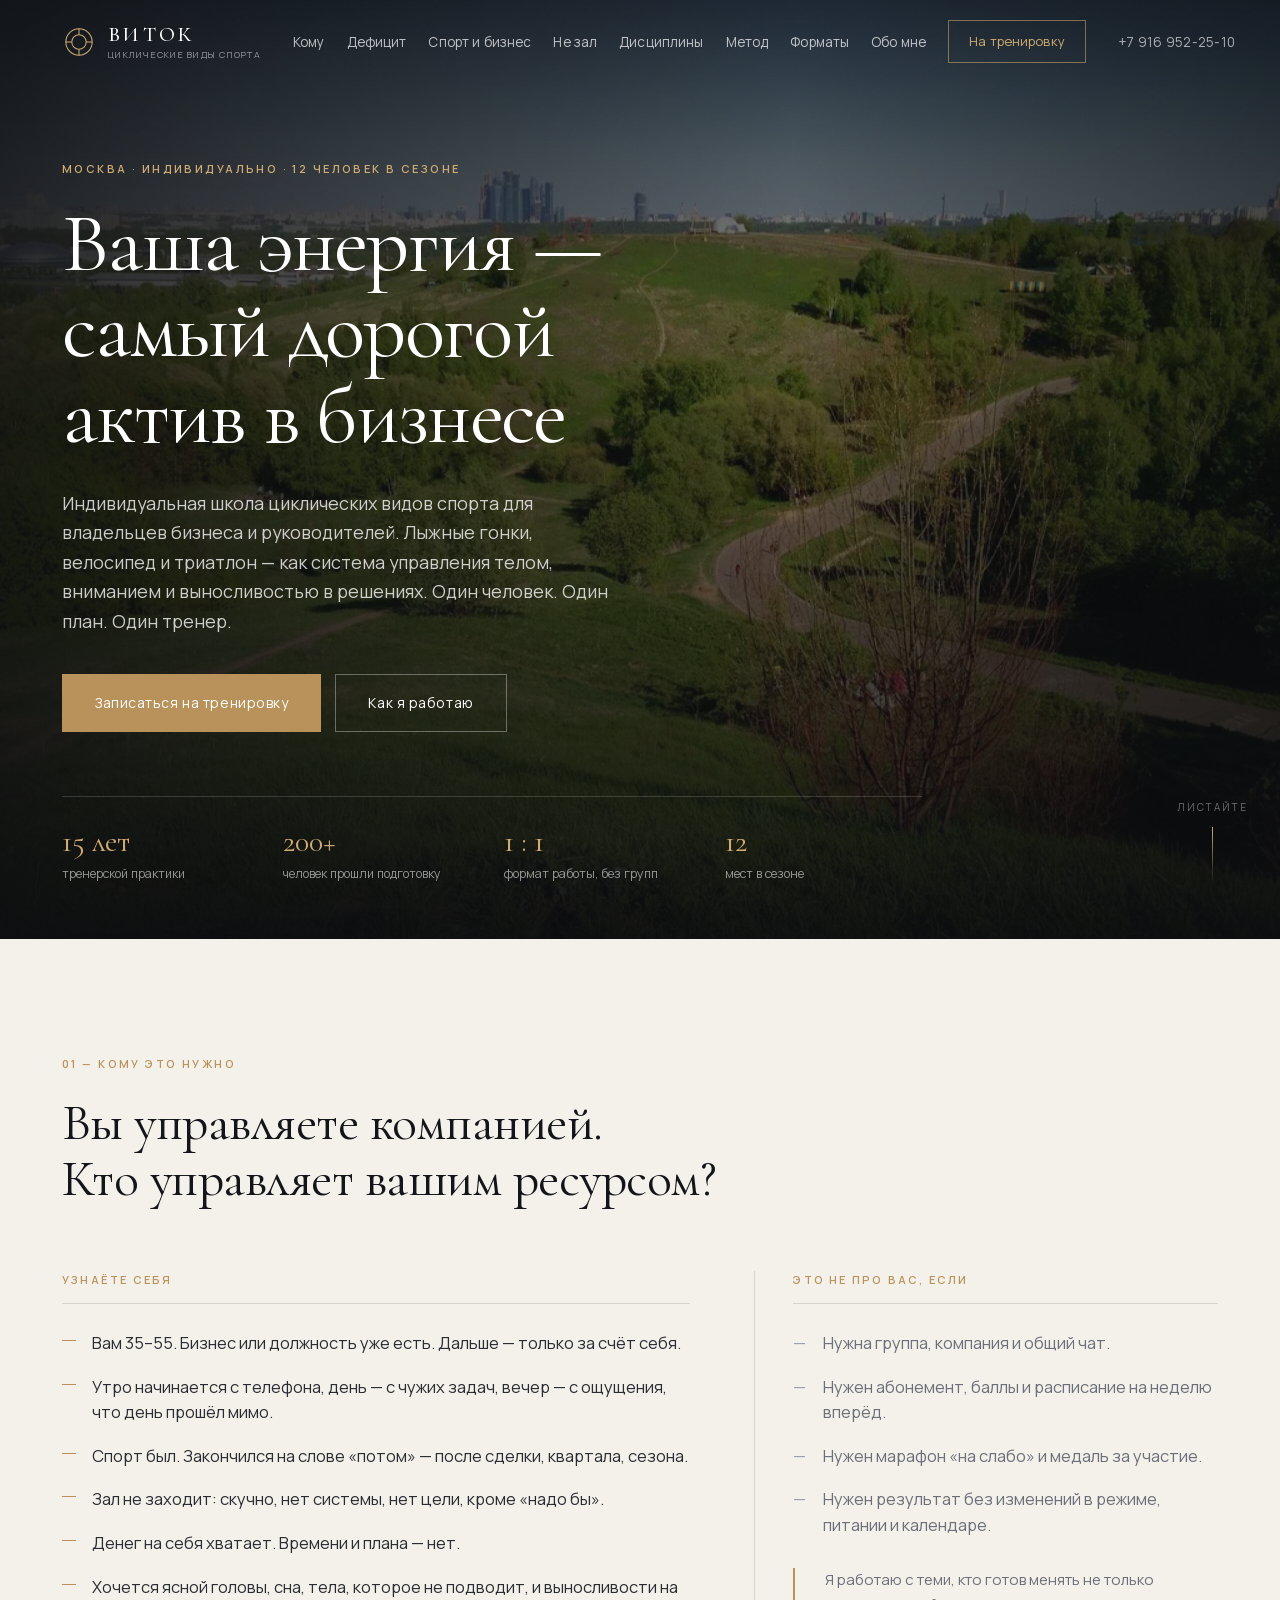
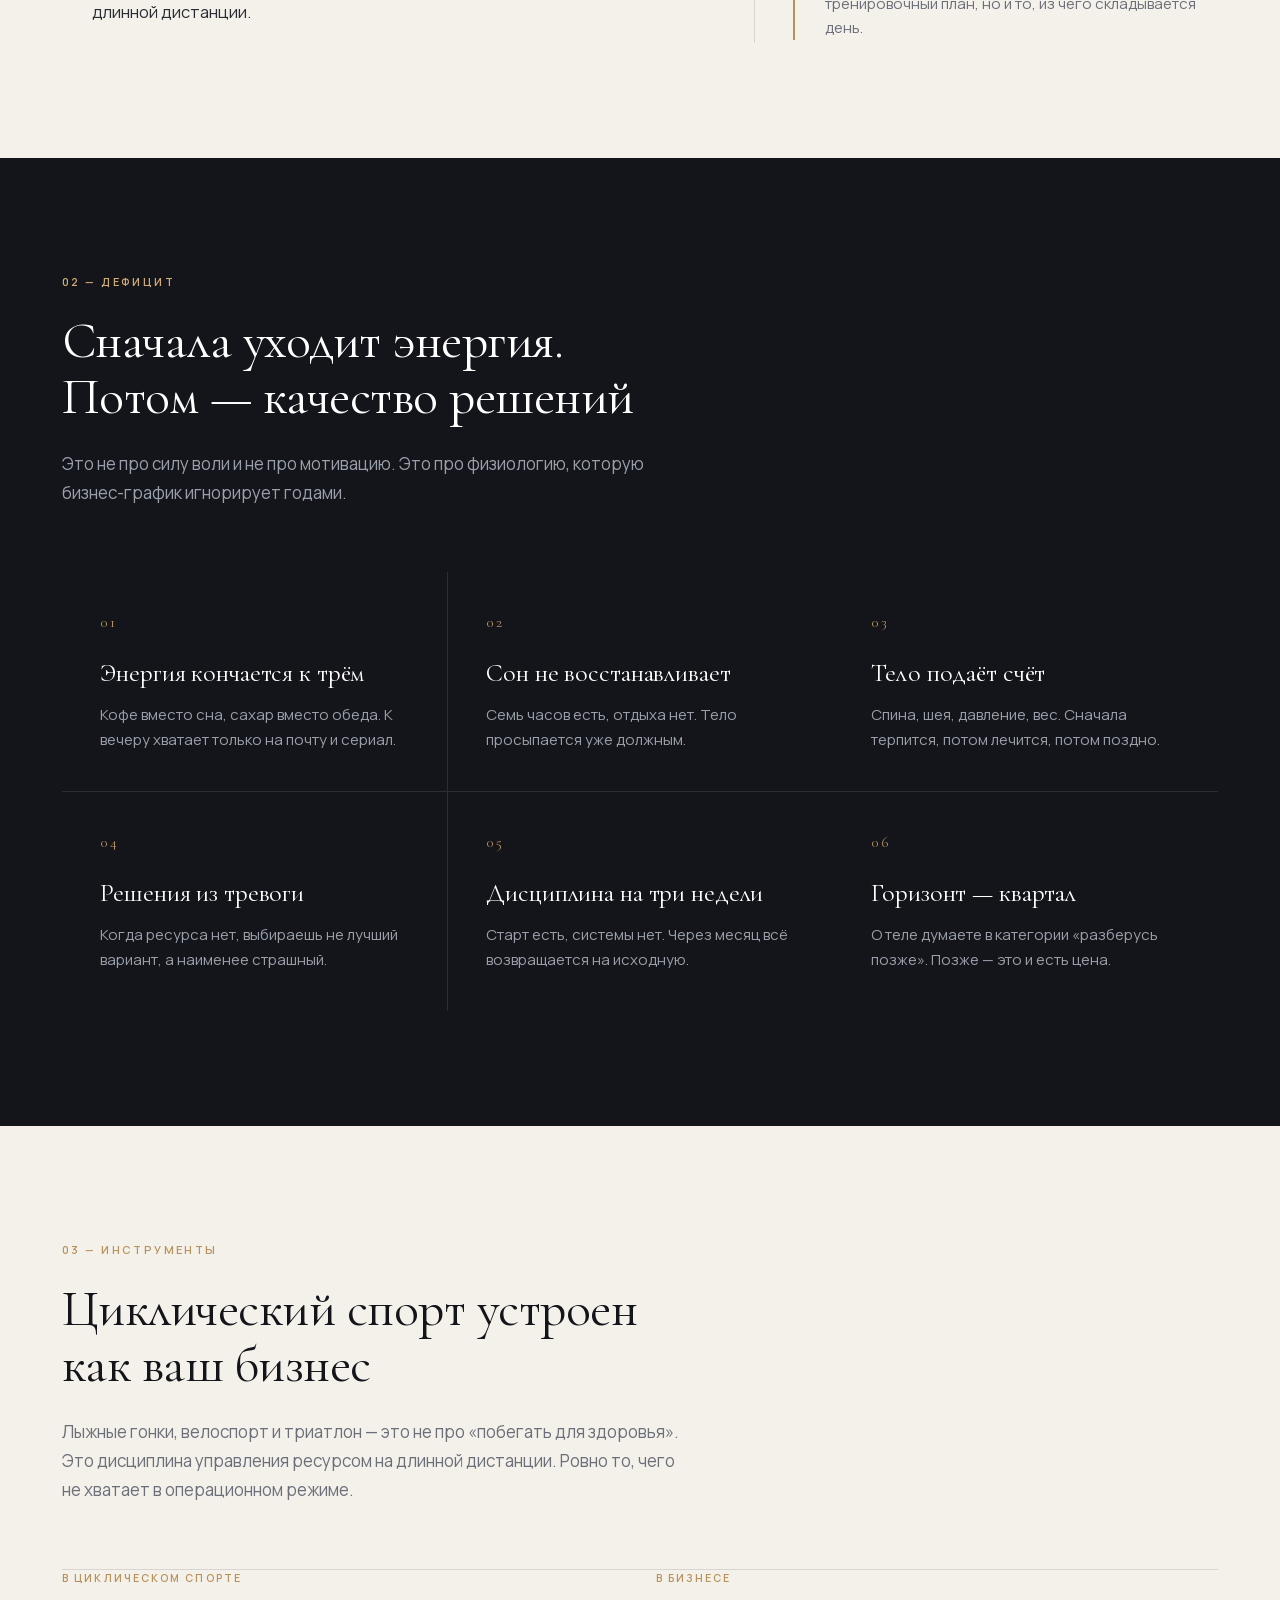
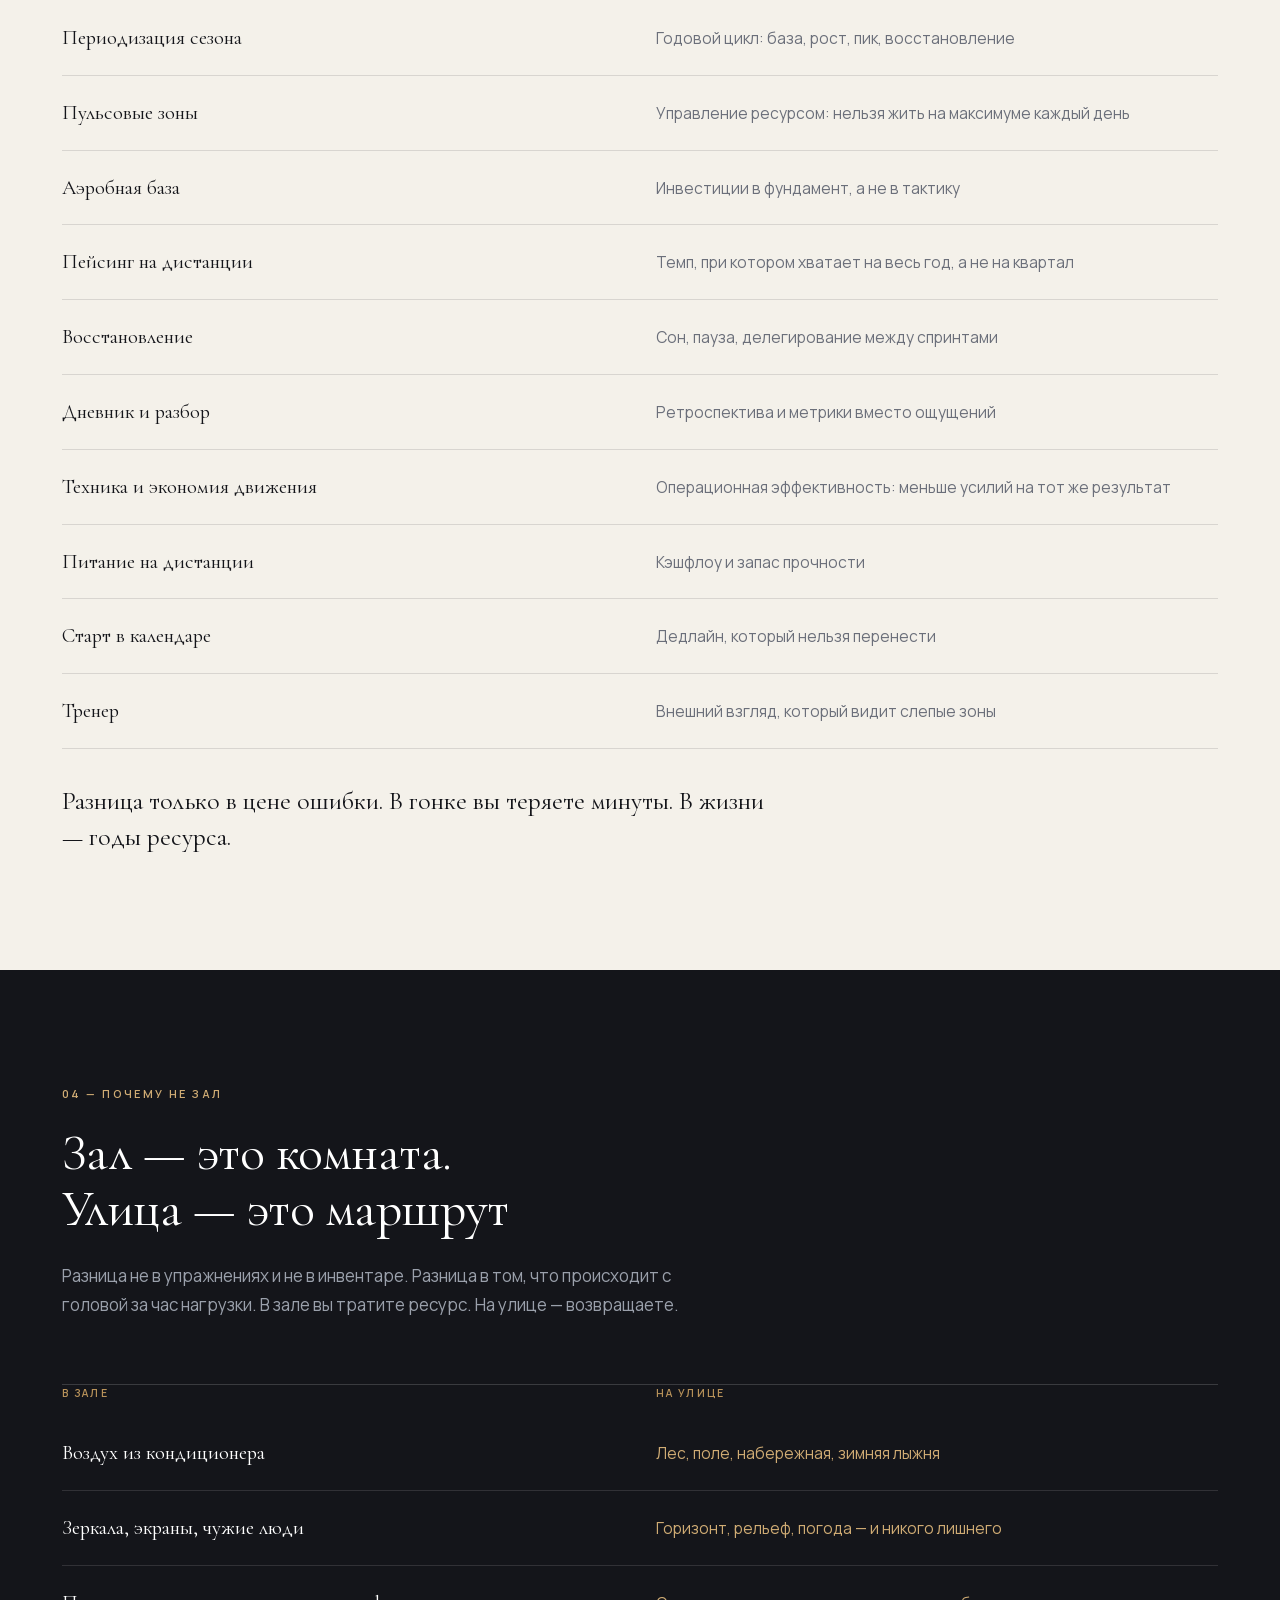
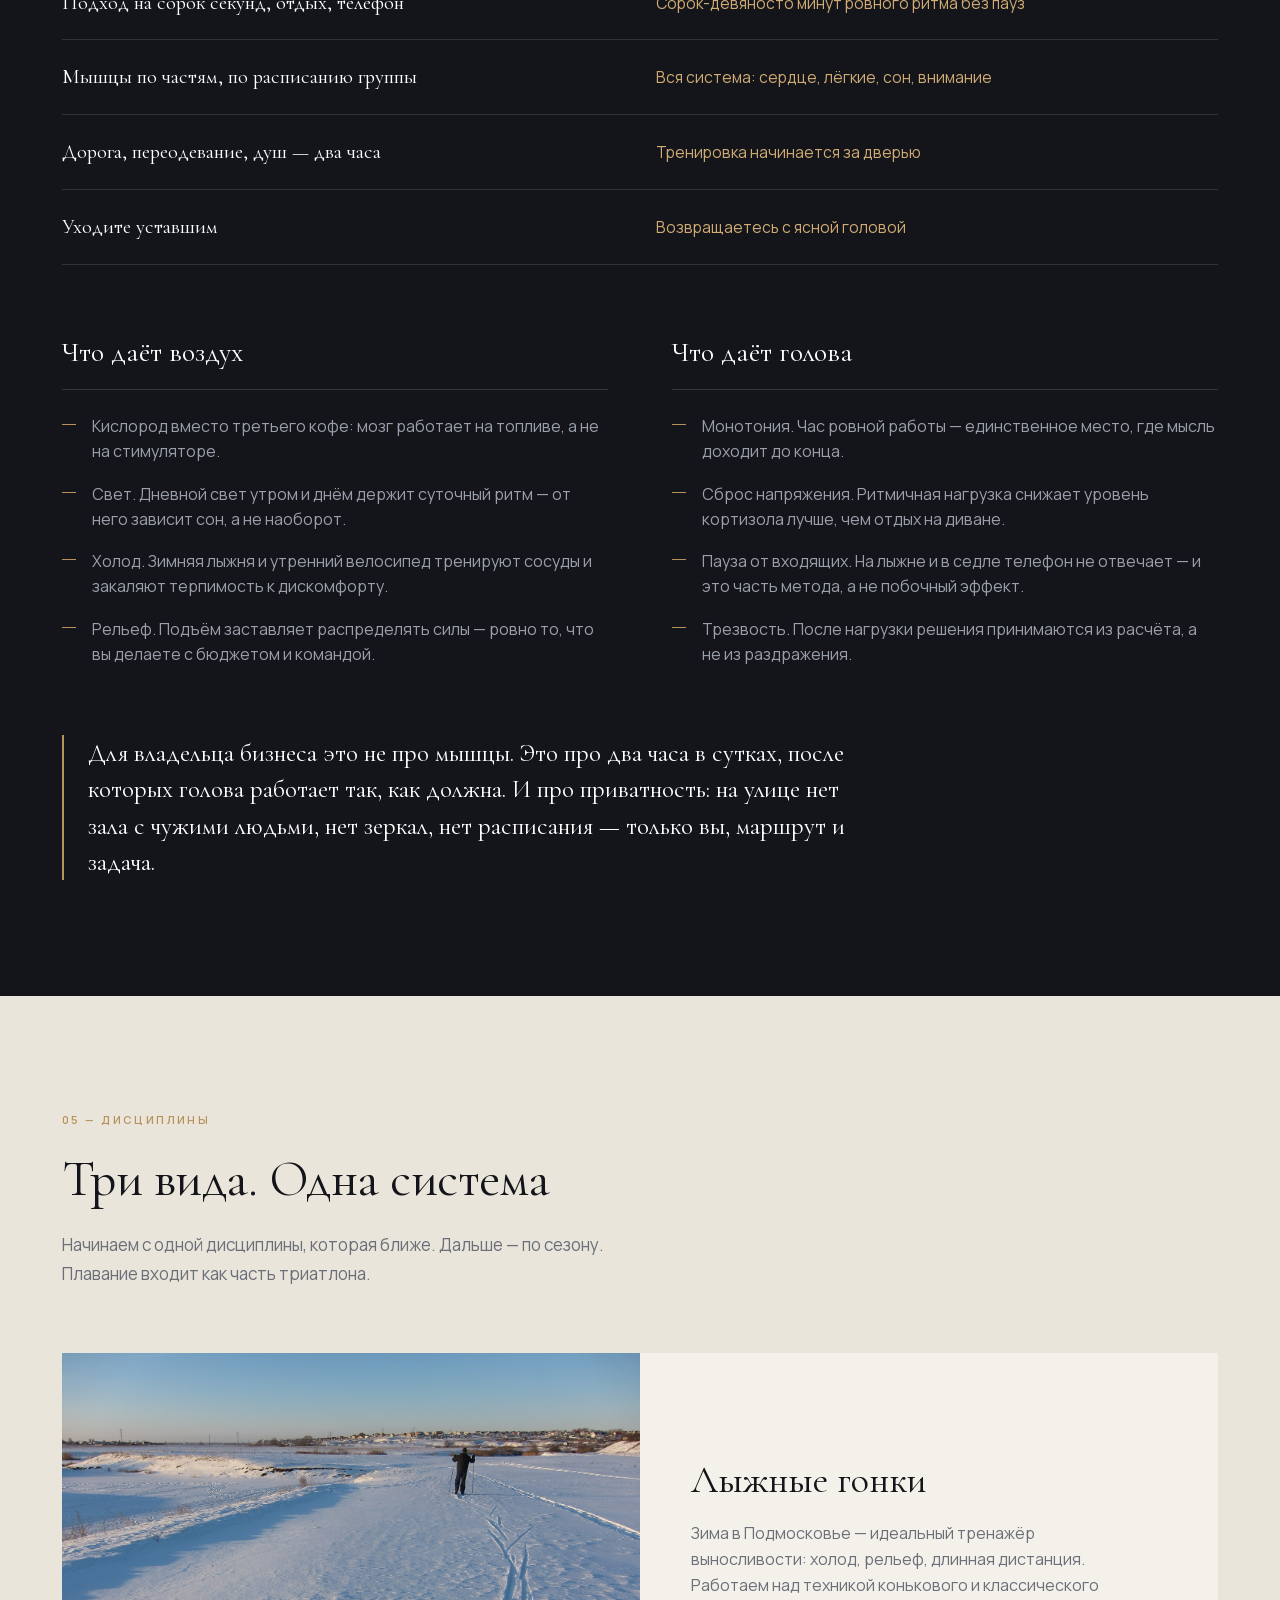
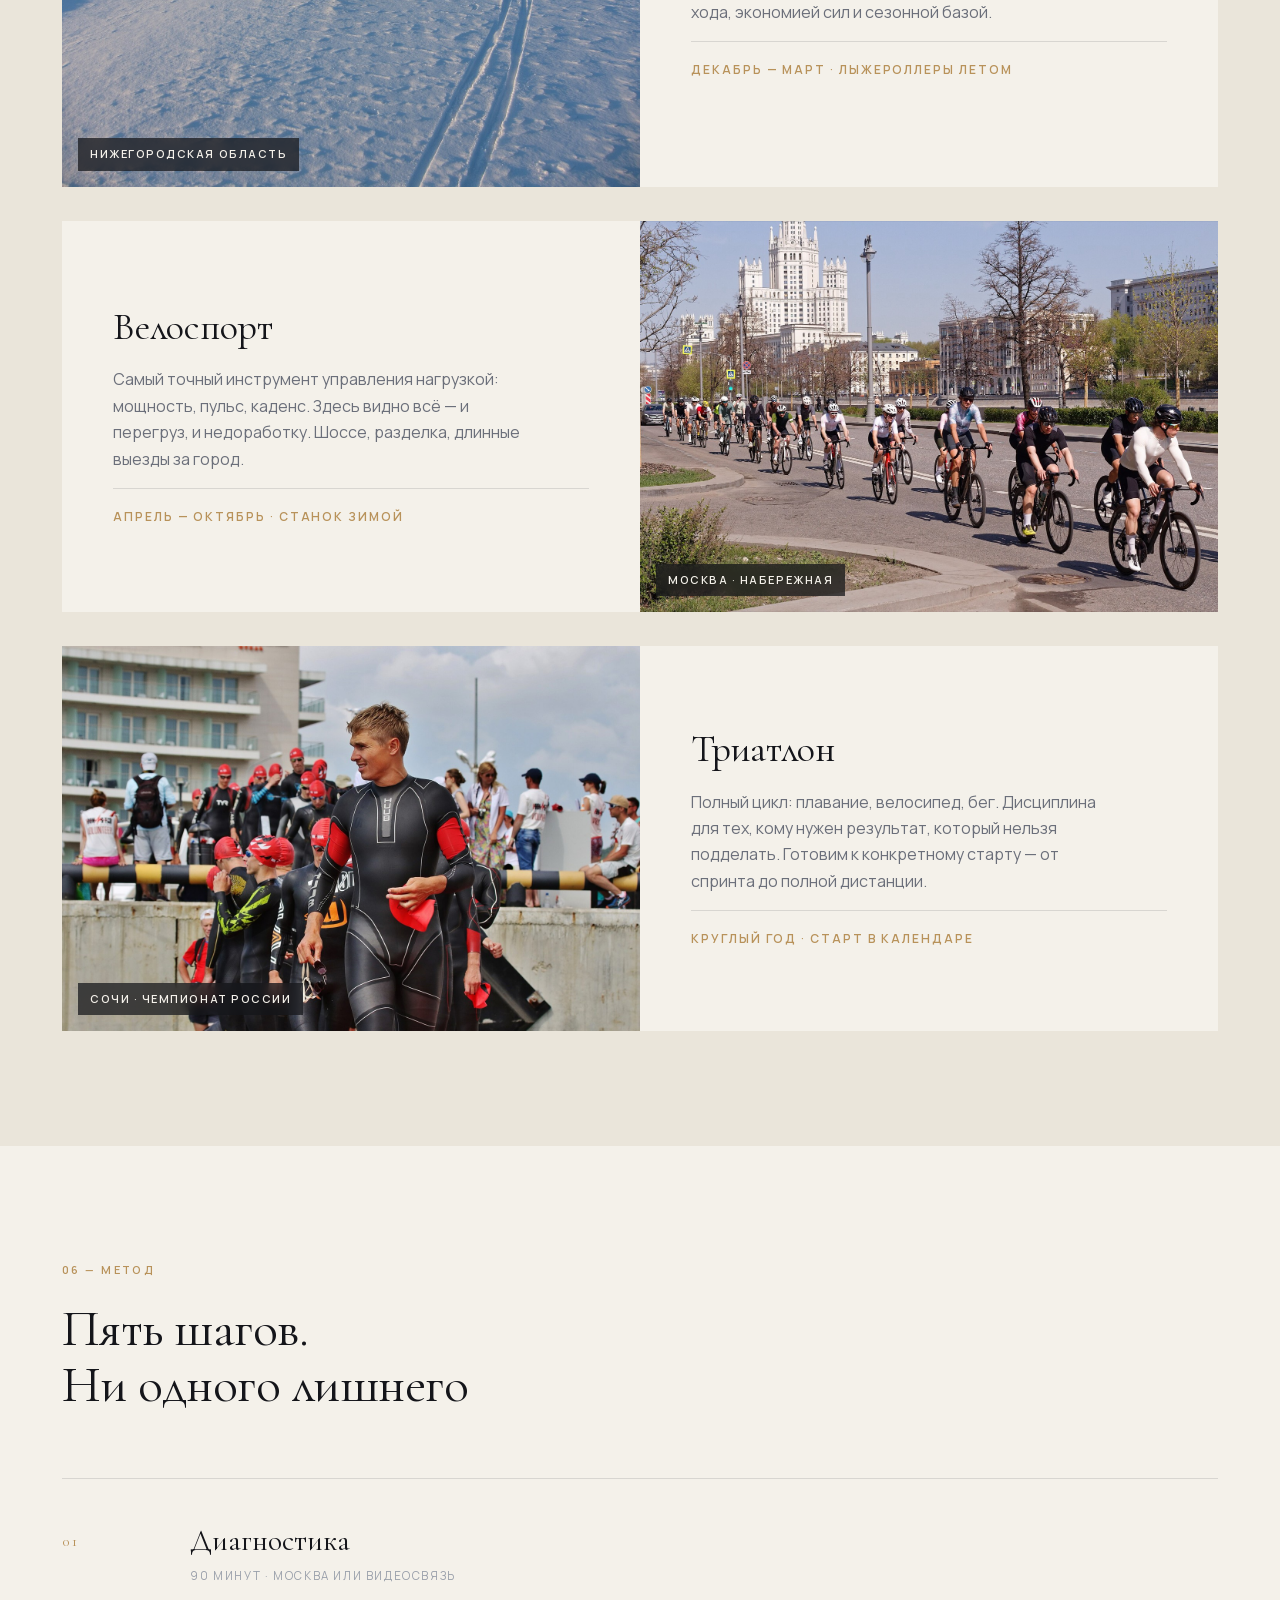
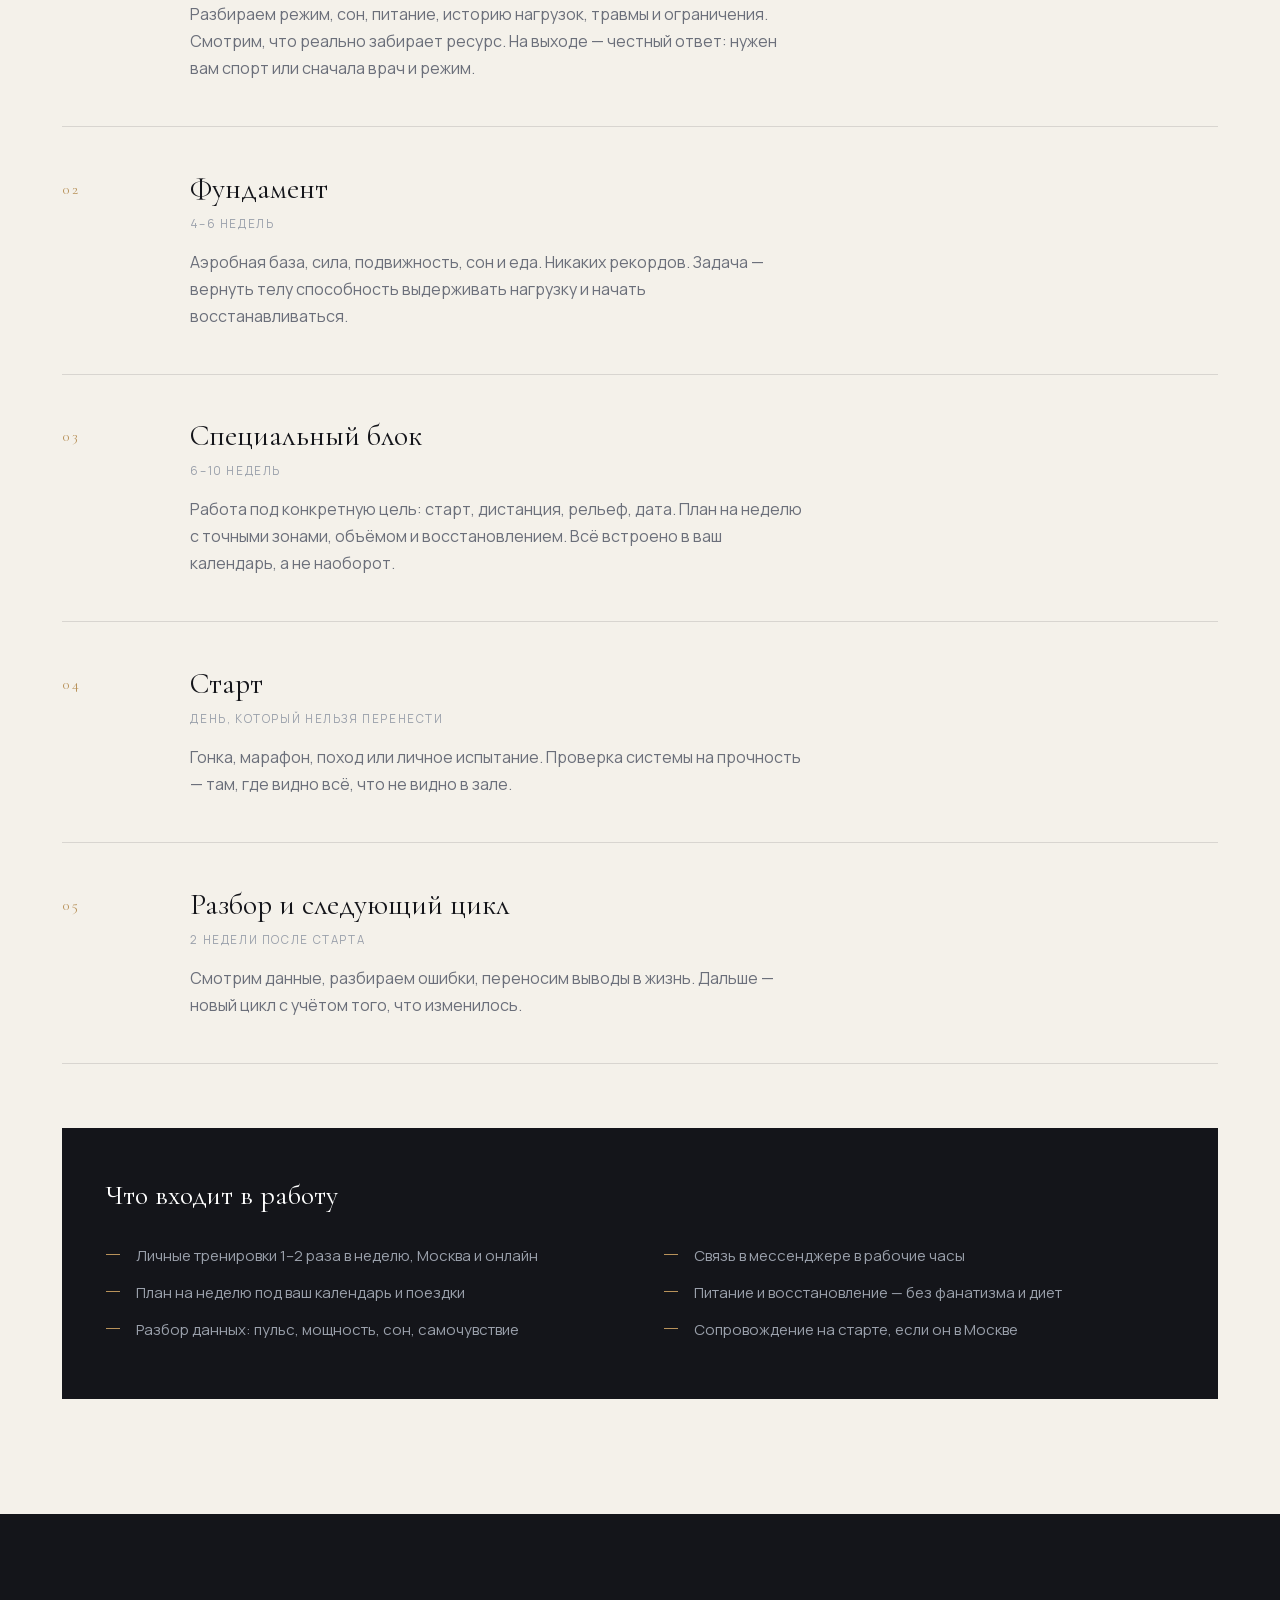
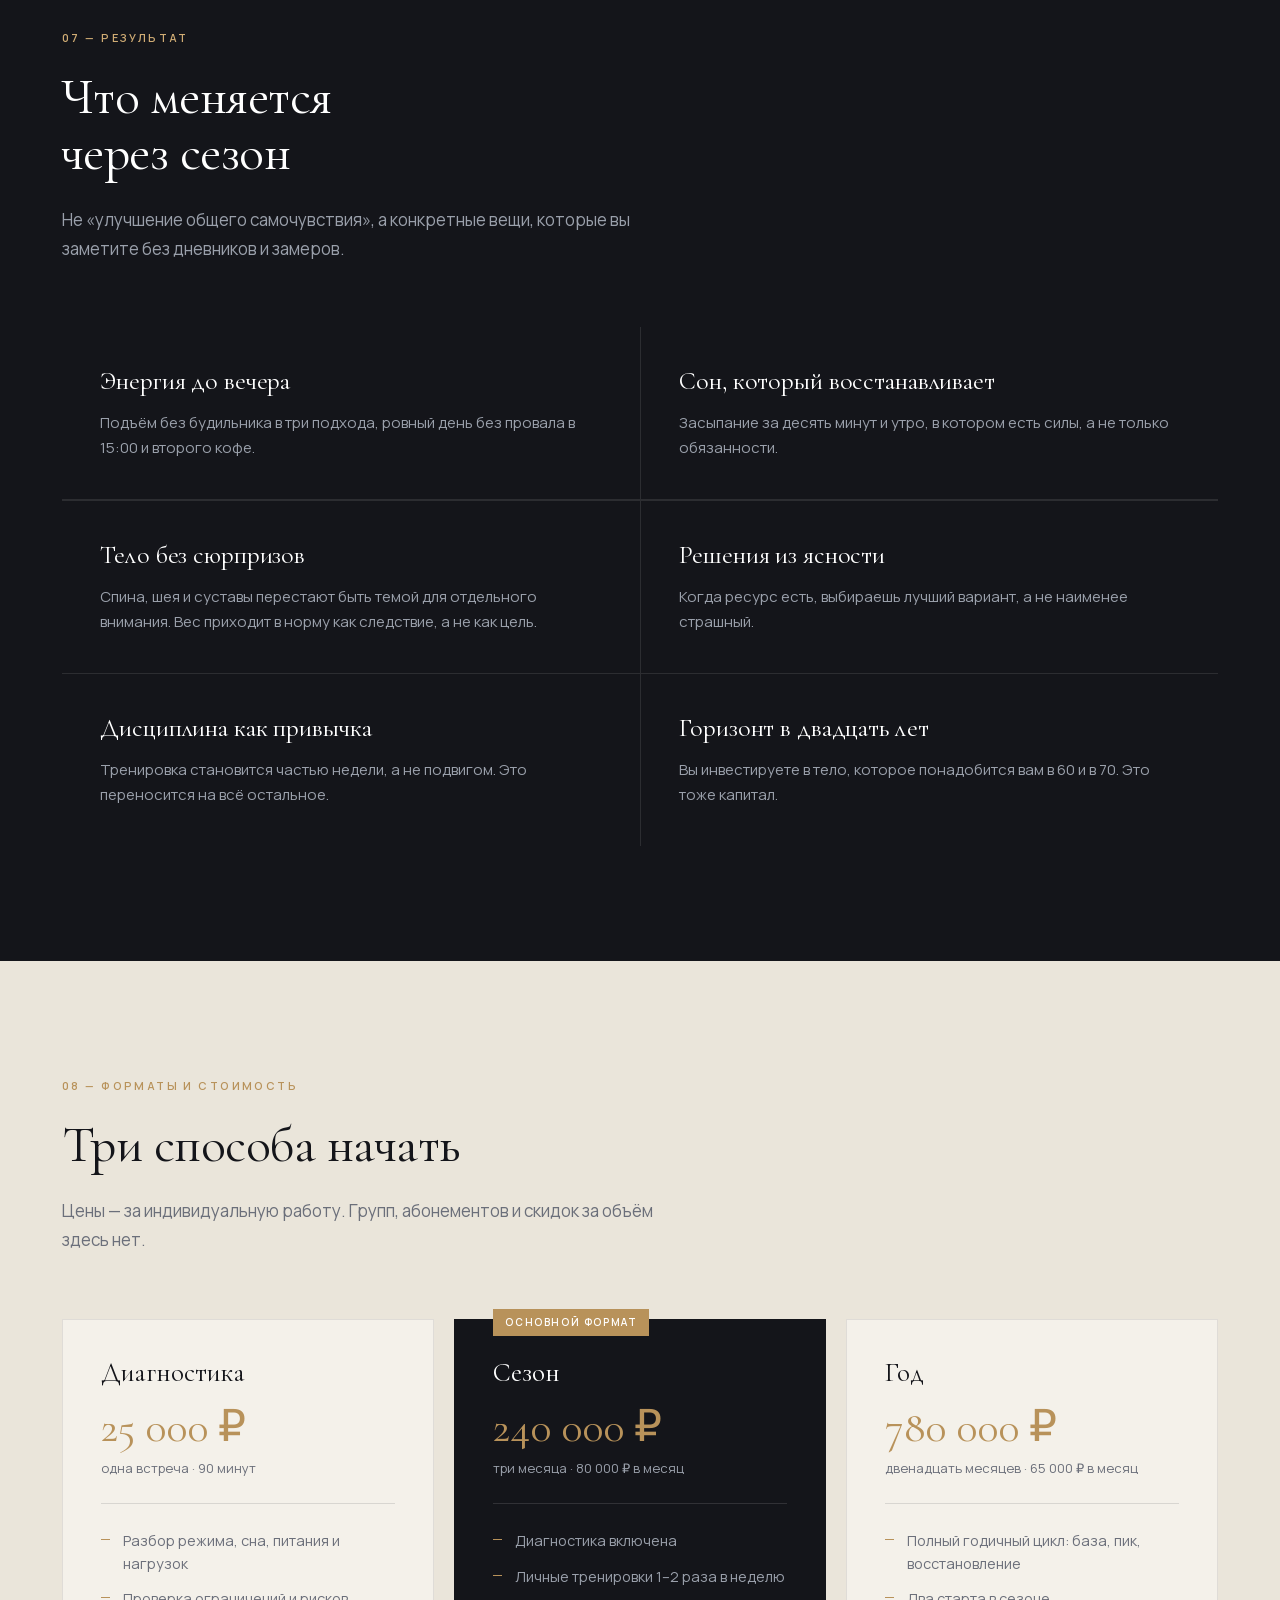
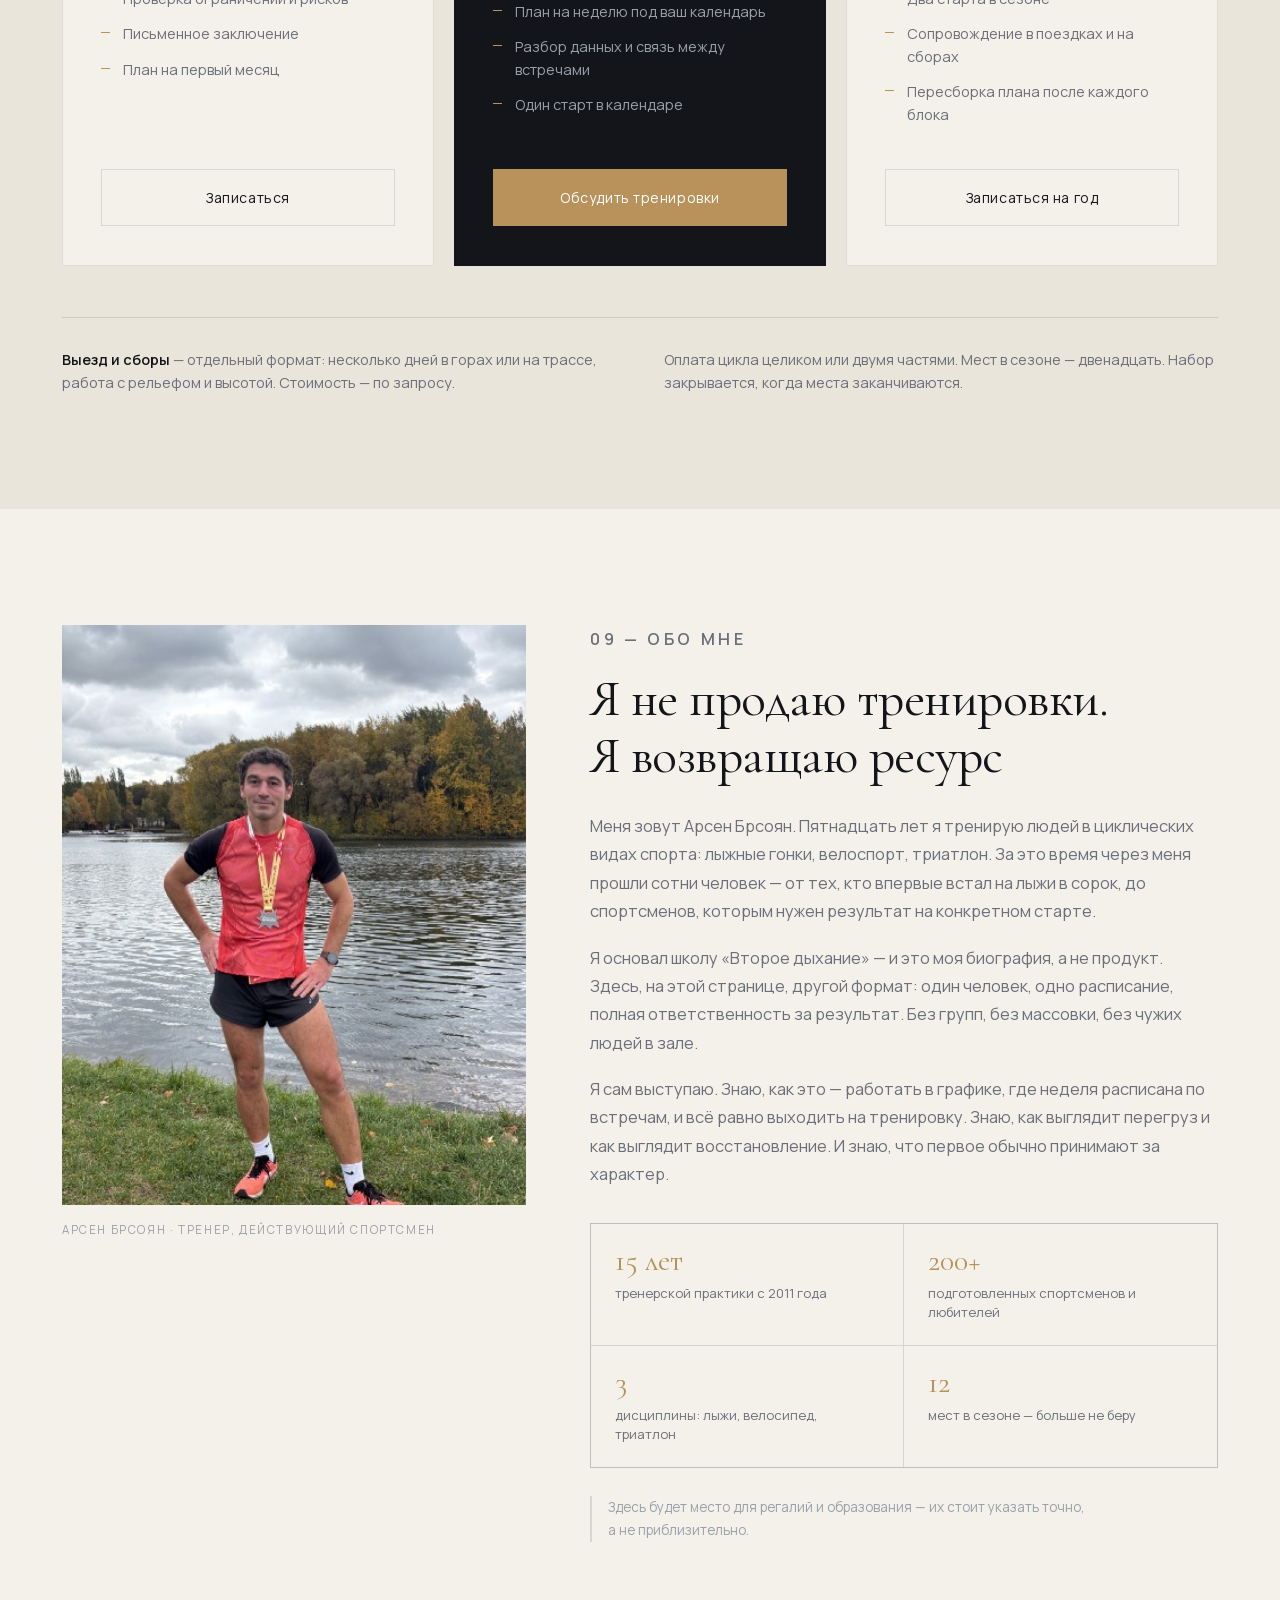
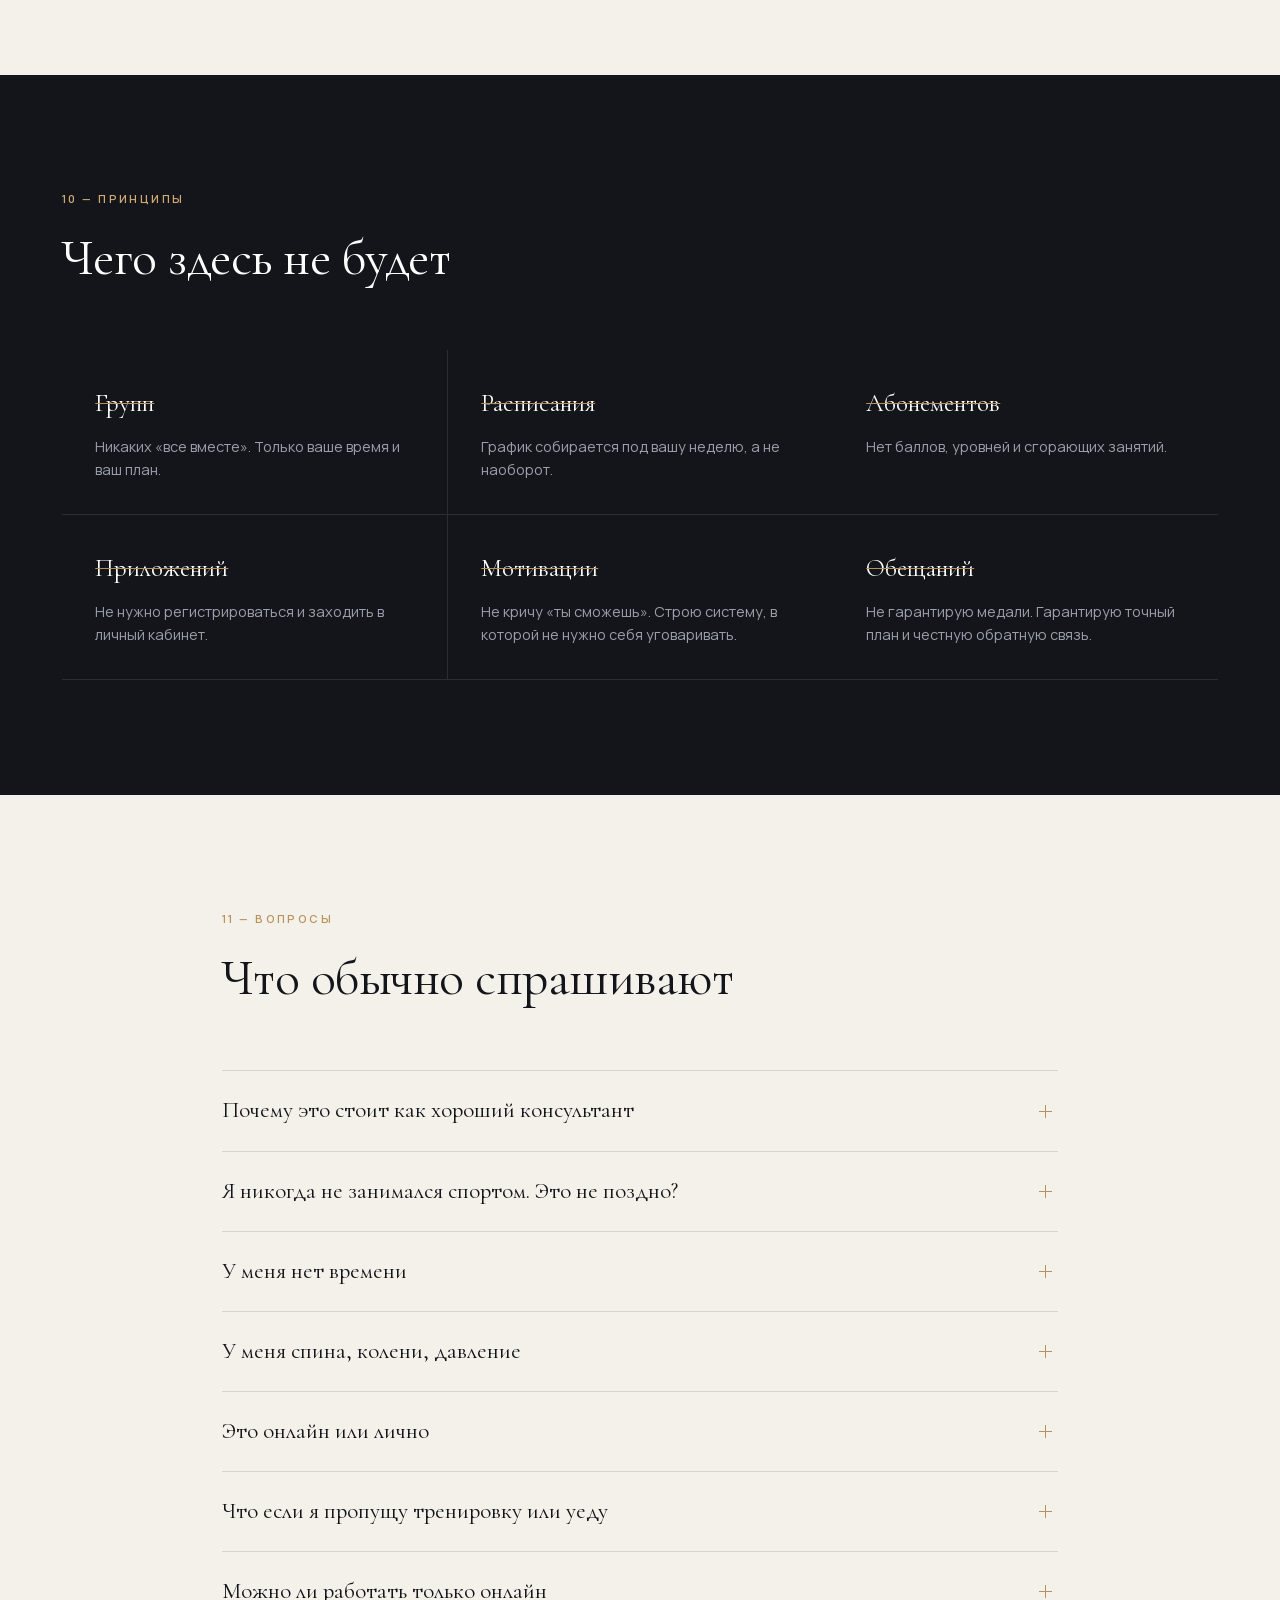
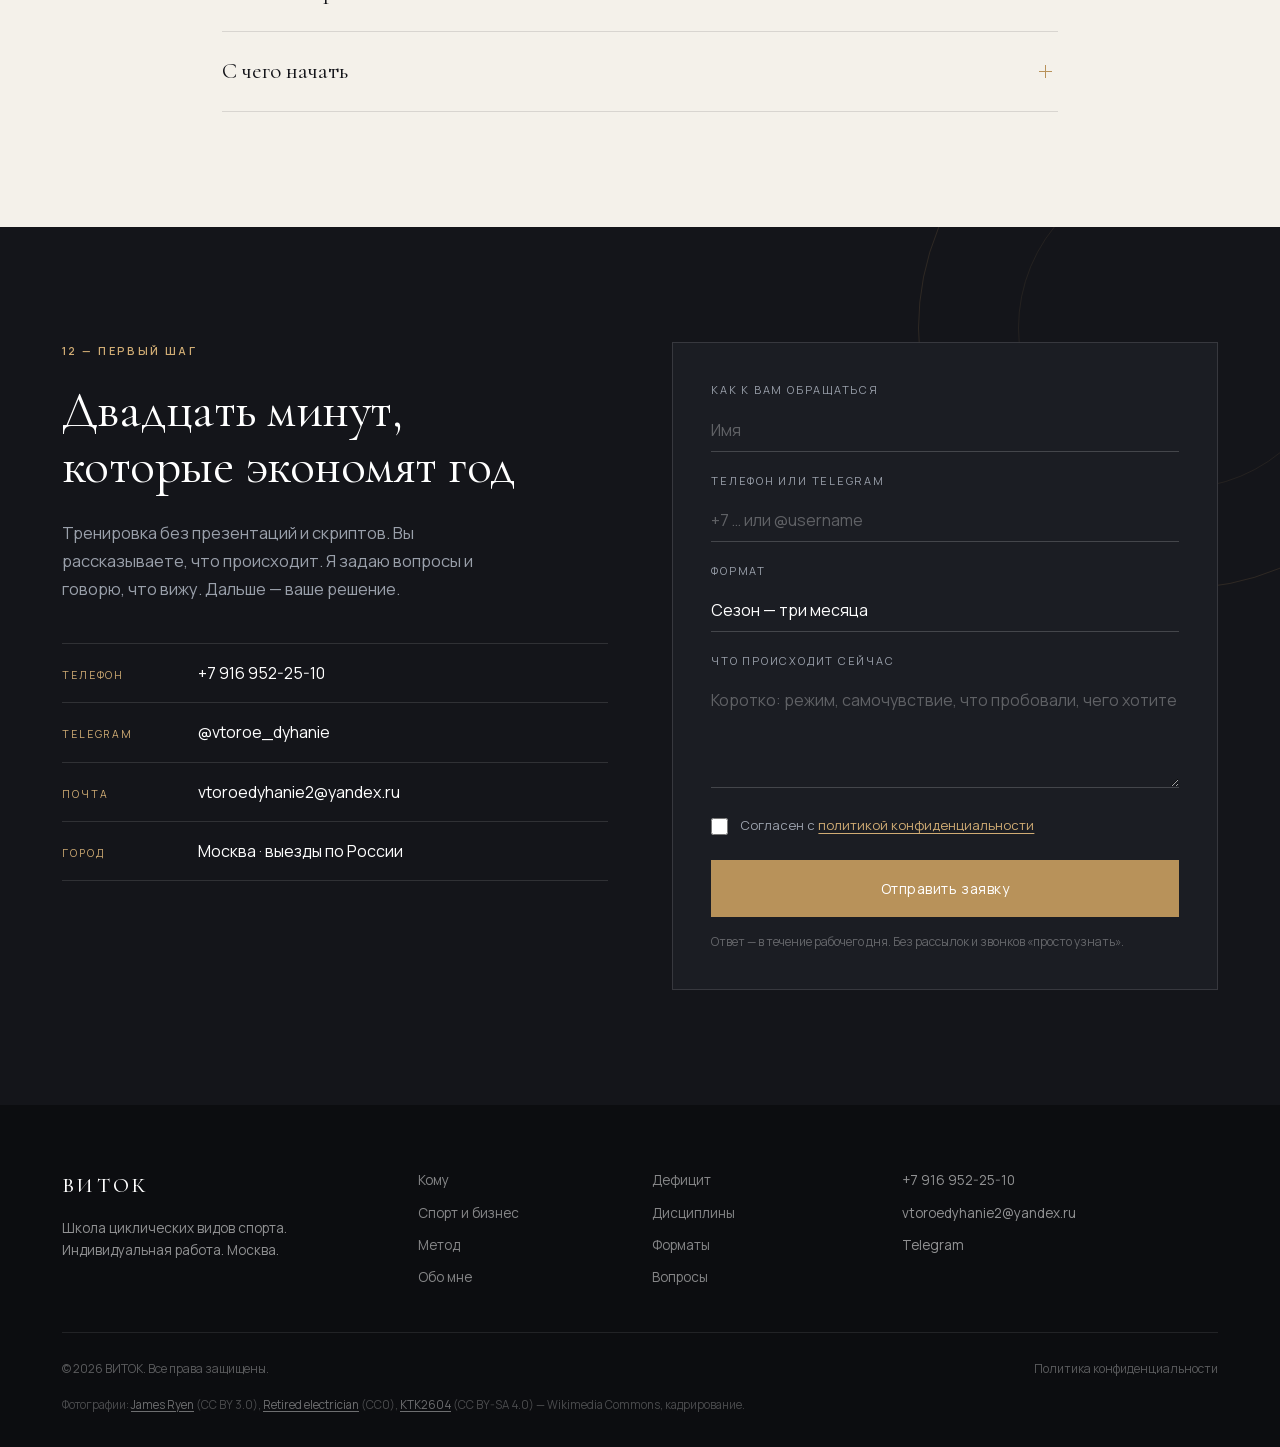
==== commit bf286076: "feat(versus): секция «почему не зал» и замена «разговор/сессия» на «тренировка»" ====
--- a/index.html
+++ b/index.html
@@ -51,11 +51,12 @@
       <a href="#audience">Кому</a>
       <a href="#deficit">Дефицит</a>
       <a href="#parallels">Спорт и бизнес</a>
+      <a href="#versus">Не зал</a>
       <a href="#disciplines">Дисциплины</a>
       <a href="#method">Метод</a>
       <a href="#formats">Форматы</a>
       <a href="#about">Обо мне</a>
-      <a class="nav__cta" href="#contact">Записаться на разговор</a>
+      <a class="nav__cta" href="#contact">На тренировку</a>
     </nav>
 
     <a class="header__phone" href="tel:+79169522510">+7 916 952-25-10</a>
@@ -91,7 +92,7 @@
       </p>
 
       <div class="hero__actions">
-        <a class="btn btn--brass" href="#contact">Записаться на разговор</a>
+        <a class="btn btn--brass" href="#contact">Записаться на тренировку</a>
         <a class="btn btn--ghost" href="#method">Как я работаю</a>
       </div>
 
@@ -242,11 +243,67 @@
     </div>
   </section>
 
+  <!-- НЕ ЗАЛ -->
+  <section class="section section--dark" id="versus">
+    <div class="wrap">
+      <div class="section__head reveal">
+        <p class="eyebrow eyebrow--light">04 — почему не зал</p>
+        <h2 class="h2">Зал — это комната.<br>Улица — это маршрут</h2>
+        <p class="section__lead">
+          Разница не в упражнениях и не в инвентаре. Разница в том, что происходит
+          с головой за час нагрузки. В зале вы тратите ресурс. На улице — возвращаете.
+        </p>
+      </div>
+
+      <div class="table table--dark" role="table" aria-label="Сравнение тренировки в зале и на улице">
+        <div class="table__row table__row--head" role="row">
+          <span role="columnheader">В зале</span>
+          <span role="columnheader">На улице</span>
+        </div>
+        <div class="table__row" role="row"><span role="cell">Воздух из кондиционера</span><span role="cell">Лес, поле, набережная, зимняя лыжня</span></div>
+        <div class="table__row" role="row"><span role="cell">Зеркала, экраны, чужие люди</span><span role="cell">Горизонт, рельеф, погода — и никого лишнего</span></div>
+        <div class="table__row" role="row"><span role="cell">Подход на сорок секунд, отдых, телефон</span><span role="cell">Сорок-девяносто минут ровного ритма без пауз</span></div>
+        <div class="table__row" role="row"><span role="cell">Мышцы по частям, по расписанию группы</span><span role="cell">Вся система: сердце, лёгкие, сон, внимание</span></div>
+        <div class="table__row" role="row"><span role="cell">Дорога, переодевание, душ — два часа</span><span role="cell">Тренировка начинается за дверью</span></div>
+        <div class="table__row" role="row"><span role="cell">Уходите уставшим</span><span role="cell">Возвращаетесь с ясной головой</span></div>
+      </div>
+
+      <div class="versus">
+        <div class="versus__col reveal">
+          <h3 class="versus__title">Что даёт воздух</h3>
+          <ul class="check check--light">
+            <li>Кислород вместо третьего кофе: мозг работает на топливе, а не на стимуляторе.</li>
+            <li>Свет. Дневной свет утром и днём держит суточный ритм — от него зависит сон, а не наоборот.</li>
+            <li>Холод. Зимняя лыжня и утренний велосипед тренируют сосуды и закаляют терпимость к дискомфорту.</li>
+            <li>Рельеф. Подъём заставляет распределять силы — ровно то, что вы делаете с бюджетом и командой.</li>
+          </ul>
+        </div>
+
+        <div class="versus__col reveal">
+          <h3 class="versus__title">Что даёт голова</h3>
+          <ul class="check check--light">
+            <li>Монотония. Час ровной работы — единственное место, где мысль доходит до конца.</li>
+            <li>Сброс напряжения. Ритмичная нагрузка снижает уровень кортизола лучше, чем отдых на диване.</li>
+            <li>Пауза от входящих. На лыжне и в седле телефон не отвечает — и это часть метода, а не побочный эффект.</li>
+            <li>Трезвость. После нагрузки решения принимаются из расчёта, а не из раздражения.</li>
+          </ul>
+        </div>
+      </div>
+
+      <p class="versus__note reveal">
+        Для владельца бизнеса это не про мышцы. Это про два часа в сутках,
+        после которых голова работает так, как должна. И про приватность:
+        на улице нет зала с чужими людьми, нет зеркал, нет расписания —
+        только вы, маршрут и задача.
+      </p>
+    </div>
+  </section>
+
   <!-- ДИСЦИПЛИНЫ -->
   <section class="section section--paper" id="disciplines">
     <div class="wrap">
       <div class="section__head reveal">
-        <p class="eyebrow">04 — дисциплины</p>
+        <p class="eyebrow">05 — дисциплины</p>
         <h2 class="h2">Три вида. Одна система</h2>
         <p class="section__lead">
           Начинаем с одной дисциплины, которая ближе. Дальше — по сезону.
@@ -298,7 +355,7 @@
   <section class="section" id="method">
     <div class="wrap">
       <div class="section__head reveal">
-        <p class="eyebrow">05 — метод</p>
+        <p class="eyebrow">06 — метод</p>
         <h2 class="h2">Пять шагов.<br>Ни одного лишнего</h2>
       </div>
 
@@ -349,7 +406,7 @@
         <h3>Что входит в работу</h3>
         <div class="method__cols">
           <ul class="check check--tight">
-            <li>Личные сессии 1–2 раза в неделю, Москва и онлайн</li>
+            <li>Личные тренировки 1–2 раза в неделю, Москва и онлайн</li>
             <li>План на неделю под ваш календарь и поездки</li>
             <li>Разбор данных: пульс, мощность, сон, самочувствие</li>
           </ul>
@@ -367,7 +424,7 @@
   <section class="section section--dark" id="result">
     <div class="wrap">
       <div class="section__head reveal">
-        <p class="eyebrow eyebrow--light">06 — результат</p>
+        <p class="eyebrow eyebrow--light">07 — результат</p>
         <h2 class="h2">Что меняется<br>через сезон</h2>
         <p class="section__lead">
           Не «улучшение общего самочувствия», а конкретные вещи, которые вы
@@ -386,7 +443,7 @@
         </article>
         <article class="card card--dark reveal">
           <h3>Тело без сюрпризов</h3>
-          <p>Спина, шея и суставы перестают быть темой разговора. Вес приходит в норму как следствие, а не как цель.</p>
+          <p>Спина, шея и суставы перестают быть темой для отдельного внимания. Вес приходит в норму как следствие, а не как цель.</p>
         </article>
         <article class="card card--dark reveal">
           <h3>Решения из ясности</h3>
@@ -408,7 +465,7 @@
   <section class="section section--paper" id="formats">
     <div class="wrap">
       <div class="section__head reveal">
-        <p class="eyebrow">07 — форматы и стоимость</p>
+        <p class="eyebrow">08 — форматы и стоимость</p>
         <h2 class="h2">Три способа начать</h2>
         <p class="section__lead">
           Цены — за индивидуальную работу. Групп, абонементов и скидок за объём здесь нет.
@@ -436,12 +493,12 @@
           <p class="price__term">три месяца · 80 000 ₽ в месяц</p>
           <ul class="price__list">
             <li>Диагностика включена</li>
-            <li>Личные сессии 1–2 раза в неделю</li>
+            <li>Личные тренировки 1–2 раза в неделю</li>
             <li>План на неделю под ваш календарь</li>
             <li>Разбор данных и связь между встречами</li>
             <li>Один старт в календаре</li>
           </ul>
-          <a class="btn btn--brass" href="#contact">Обсудить сезон</a>
+          <a class="btn btn--brass" href="#contact">Обсудить тренировки</a>
         </article>
 
         <article class="price reveal">
@@ -454,7 +511,7 @@
             <li>Сопровождение в поездках и на сборах</li>
             <li>Пересборка плана после каждого блока</li>
           </ul>
-          <a class="btn btn--line" href="#contact">Обсудить год</a>
+          <a class="btn btn--line" href="#contact">Записаться на год</a>
         </article>
       </div>
 
@@ -475,7 +532,7 @@
         </div>
 
         <div class="about__body reveal">
-          <p class="eyebrow">08 — обо мне</p>
+          <p class="eyebrow">09 — обо мне</p>
           <h2 class="h2">Я не продаю тренировки.<br>Я возвращаю ресурс</h2>
 
           <p>
@@ -527,7 +584,7 @@
   <section class="section section--dark" id="principles">
     <div class="wrap">
       <div class="section__head reveal">
-        <p class="eyebrow eyebrow--light">09 — принципы</p>
+        <p class="eyebrow eyebrow--light">10 — принципы</p>
         <h2 class="h2">Чего здесь не будет</h2>
       </div>
 
@@ -546,7 +603,7 @@
   <section class="section" id="faq">
     <div class="wrap wrap--narrow">
       <div class="section__head reveal">
-        <p class="eyebrow">10 — вопросы</p>
+        <p class="eyebrow">11 — вопросы</p>
         <h2 class="h2">Что обычно спрашивают</h2>
       </div>
 
@@ -584,7 +641,7 @@
             <span>Это онлайн или лично</span>
             <i aria-hidden="true"></i>
           </button>
-          <div class="faq__a"><p>И так, и так. Диагностика и разборы — онлайн. Основные сессии — в Москве: Крылатское, Воробьёвы горы, Лужники, лыжные трассы Подмосковья. Если вы в другом городе — работаем дистанционно, с вашими данными и вашим рельефом.</p></div>
+          <div class="faq__a"><p>И так, и так. Диагностика и разборы — онлайн. Основные тренировки — в Москве: Крылатское, Воробьёвы горы, Лужники, лыжные трассы Подмосковья. Если вы в другом городе — работаем дистанционно, с вашими данными и вашим рельефом.</p></div>
         </div>
         <div class="faq__item">
           <button class="faq__q" aria-expanded="false">
@@ -605,7 +662,7 @@
             <span>С чего начать</span>
             <i aria-hidden="true"></i>
           </button>
-          <div class="faq__a"><p>С двадцатиминутного разговора. Он бесплатный. На нём я задаю неудобные вопросы и честно говорю, подхожу я вам или нет. Если не подхожу — скажу прямо и, если смогу, порекомендую другого специалиста.</p></div>
+          <div class="faq__a"><p>С двадцатиминутной тренировки. Она бесплатная. На ней я задаю неудобные вопросы и честно говорю, подхожу я вам или нет. Если не подхожу — скажу прямо и, если смогу, порекомендую другого специалиста.</p></div>
         </div>
       </div>
     </div>
@@ -616,10 +673,10 @@
     <div class="wrap">
       <div class="contact">
         <div class="contact__intro reveal">
-          <p class="eyebrow eyebrow--light">11 — первый шаг</p>
+          <p class="eyebrow eyebrow--light">12 — первый шаг</p>
           <h2 class="h2">Двадцать минут,<br>которые экономят год</h2>
           <p class="contact__lead">
-            Разговор без презентаций и скриптов. Вы рассказываете, что происходит.
+            Тренировка без презентаций и скриптов. Вы рассказываете, что происходит.
             Я задаю вопросы и говорю, что вижу. Дальше — ваше решение.
           </p>
 
--- a/assets/css/style.css
+++ b/assets/css/style.css
@@ -180,7 +180,7 @@
 .nav {
   display: flex;
   align-items: center;
-  gap: 26px;
+  gap: 22px;
   margin-left: auto;
 }
 
@@ -189,6 +189,7 @@
   color: rgba(255, 255, 255, 0.72);
   transition: color 0.2s;
   letter-spacing: 0.01em;
+  white-space: nowrap;
 }
 
 .nav a:hover { color: #fff; }
@@ -559,6 +560,46 @@
   line-height: 1.4;
   color: var(--ink);
   max-width: 720px;
+}
+
+/* ---------- Не зал ---------- */
+
+.table--dark { border-top-color: rgba(255, 255, 255, 0.16); }
+
+.table--dark .table__row { border-bottom-color: rgba(255, 255, 255, 0.12); }
+
+.table--dark .table__row span:first-child { color: #fff; }
+
+.table--dark .table__row span:last-child { color: var(--brass-l); }
+
+.versus {
+  display: grid;
+  grid-template-columns: 1fr 1fr;
+  gap: clamp(32px, 5vw, 72px);
+  margin-top: clamp(44px, 5vw, 72px);
+}
+
+.versus__title {
+  font-family: var(--serif);
+  font-weight: 400;
+  font-size: clamp(21px, 2.2vw, 28px);
+  color: #fff;
+  margin: 0 0 24px;
+  padding-bottom: 14px;
+  border-bottom: 1px solid rgba(255, 255, 255, 0.14);
+}
+
+.check--light li { color: var(--muted-l); font-size: 16px; }
+
+.versus__note {
+  margin: clamp(38px, 4vw, 56px) 0 0;
+  font-family: var(--serif);
+  font-size: clamp(19px, 2vw, 25px);
+  line-height: 1.45;
+  color: #fff;
+  max-width: 820px;
+  padding-left: 24px;
+  border-left: 2px solid var(--brass);
 }
 
 /* ---------- Дисциплины ---------- */
@@ -1408,7 +1449,9 @@
 /* ---------- Адаптив ---------- */
 
 @media (max-width: 1080px) {
-  .nav { gap: 18px; }
+  .nav { gap: 15px; }
+  .nav a { font-size: 12.5px; }
+  .nav__cta { padding: 9px 14px; font-size: 12px !important; }
   .header__phone { display: none; }
   .about { grid-template-columns: 1fr; }
   .about__media { position: static; max-width: 440px; }
@@ -1418,6 +1461,8 @@
 }
 
 @media (max-width: 900px) {
+  .versus { grid-template-columns: 1fr; gap: 40px; }
+  .versus__note { padding-left: 18px; }
   .nav {
     position: fixed;
     inset: 0 0 auto 0;
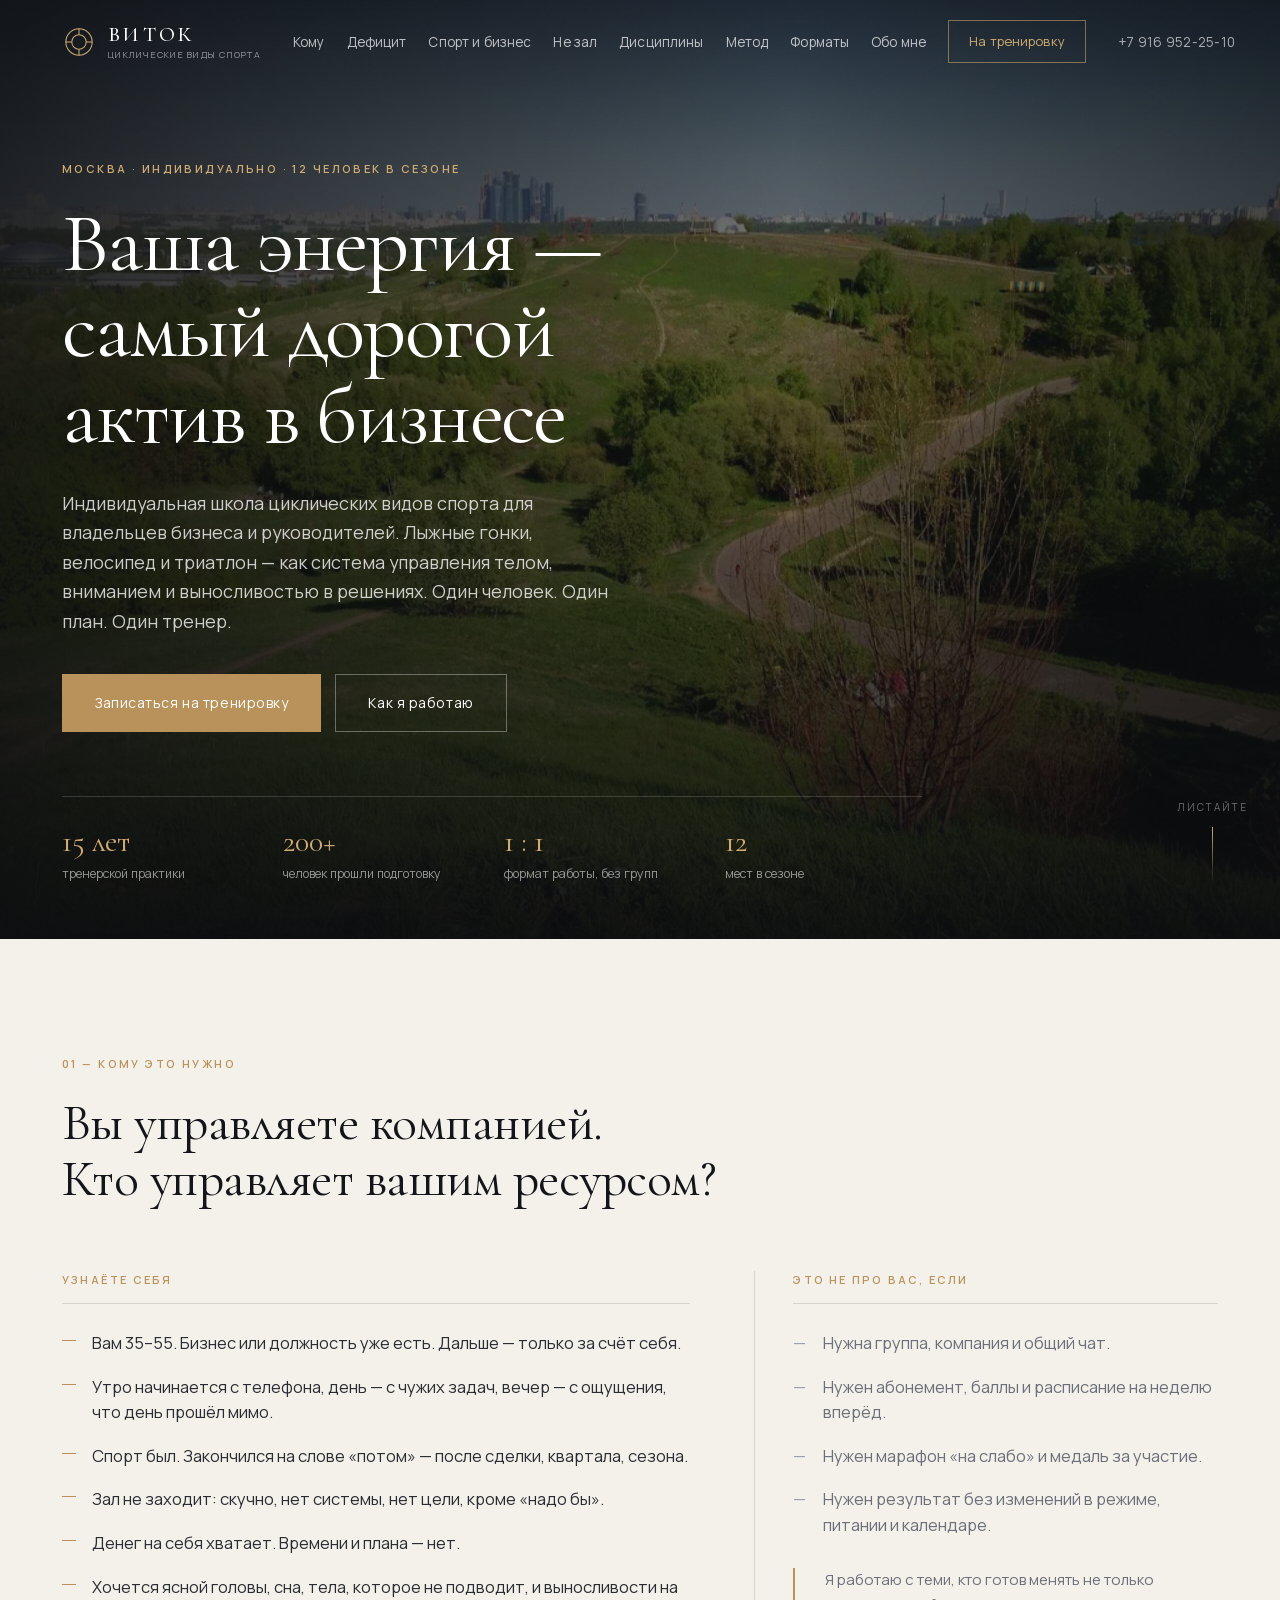
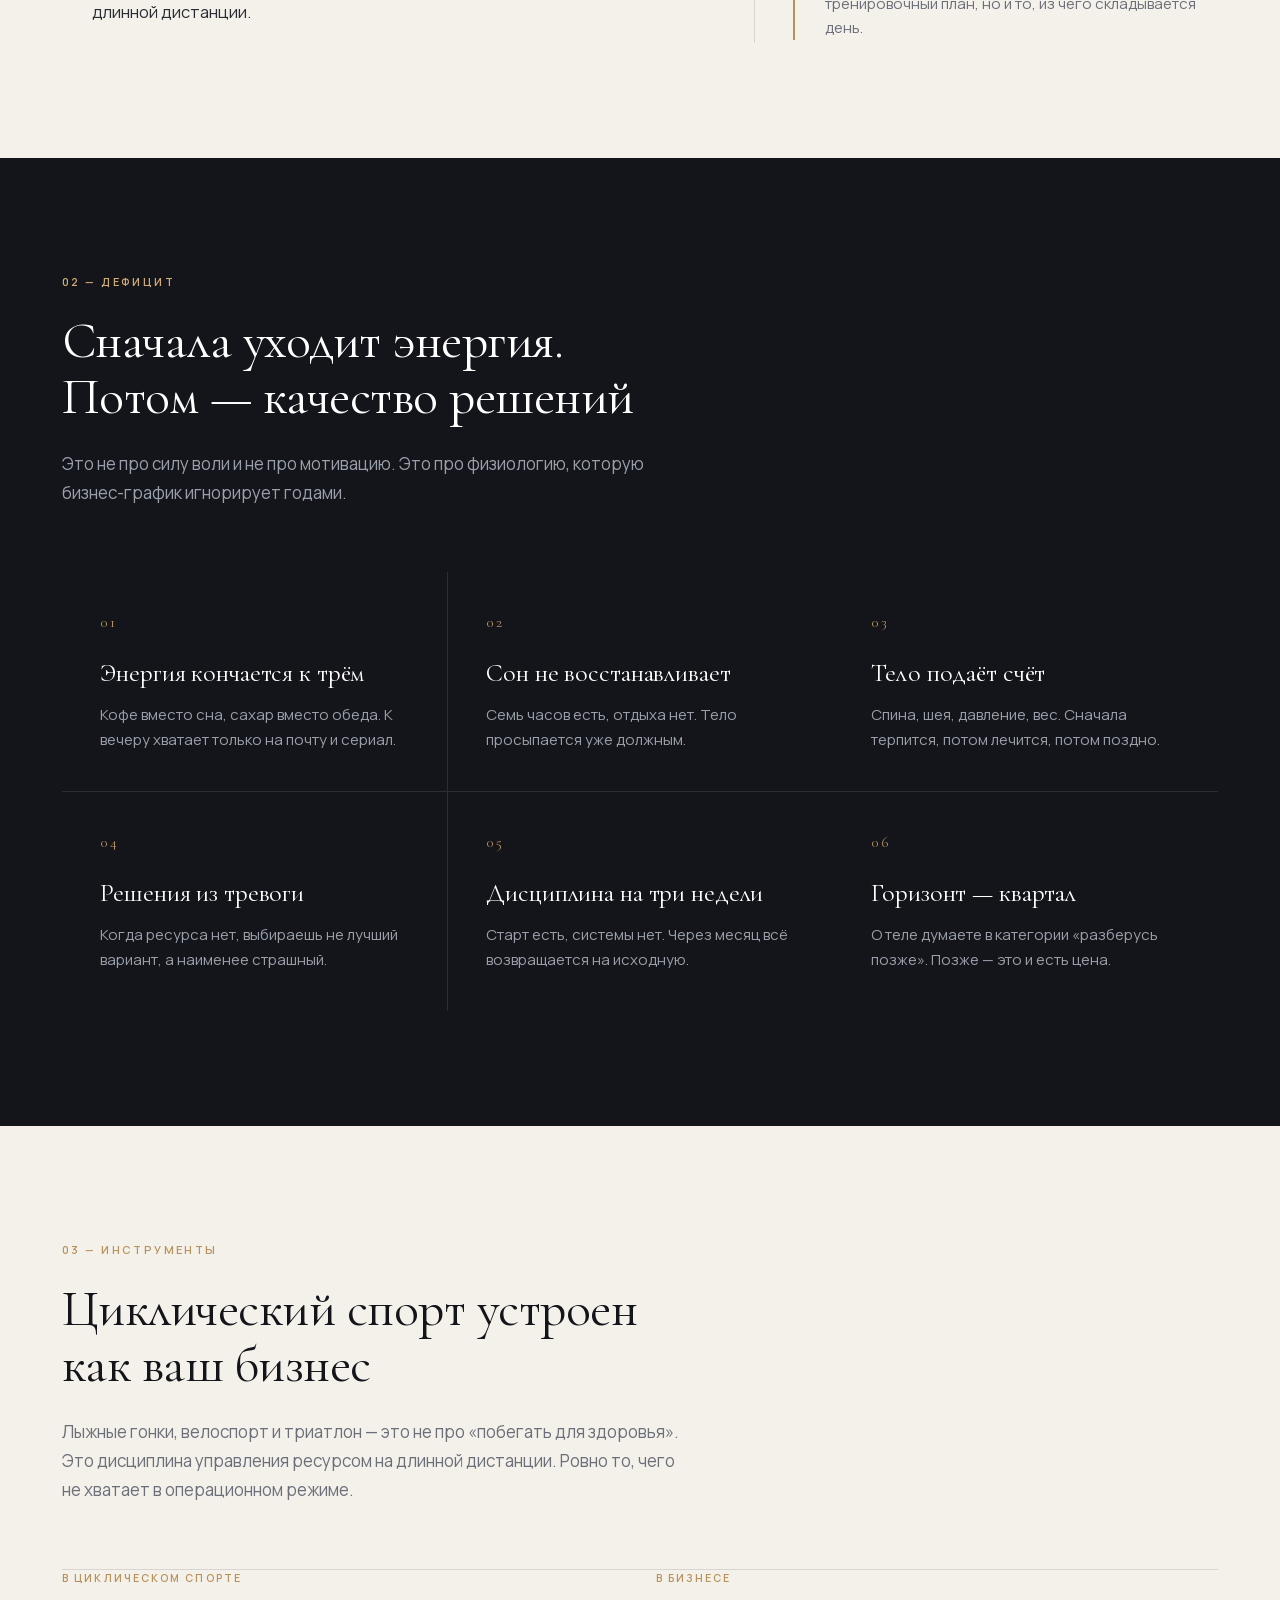
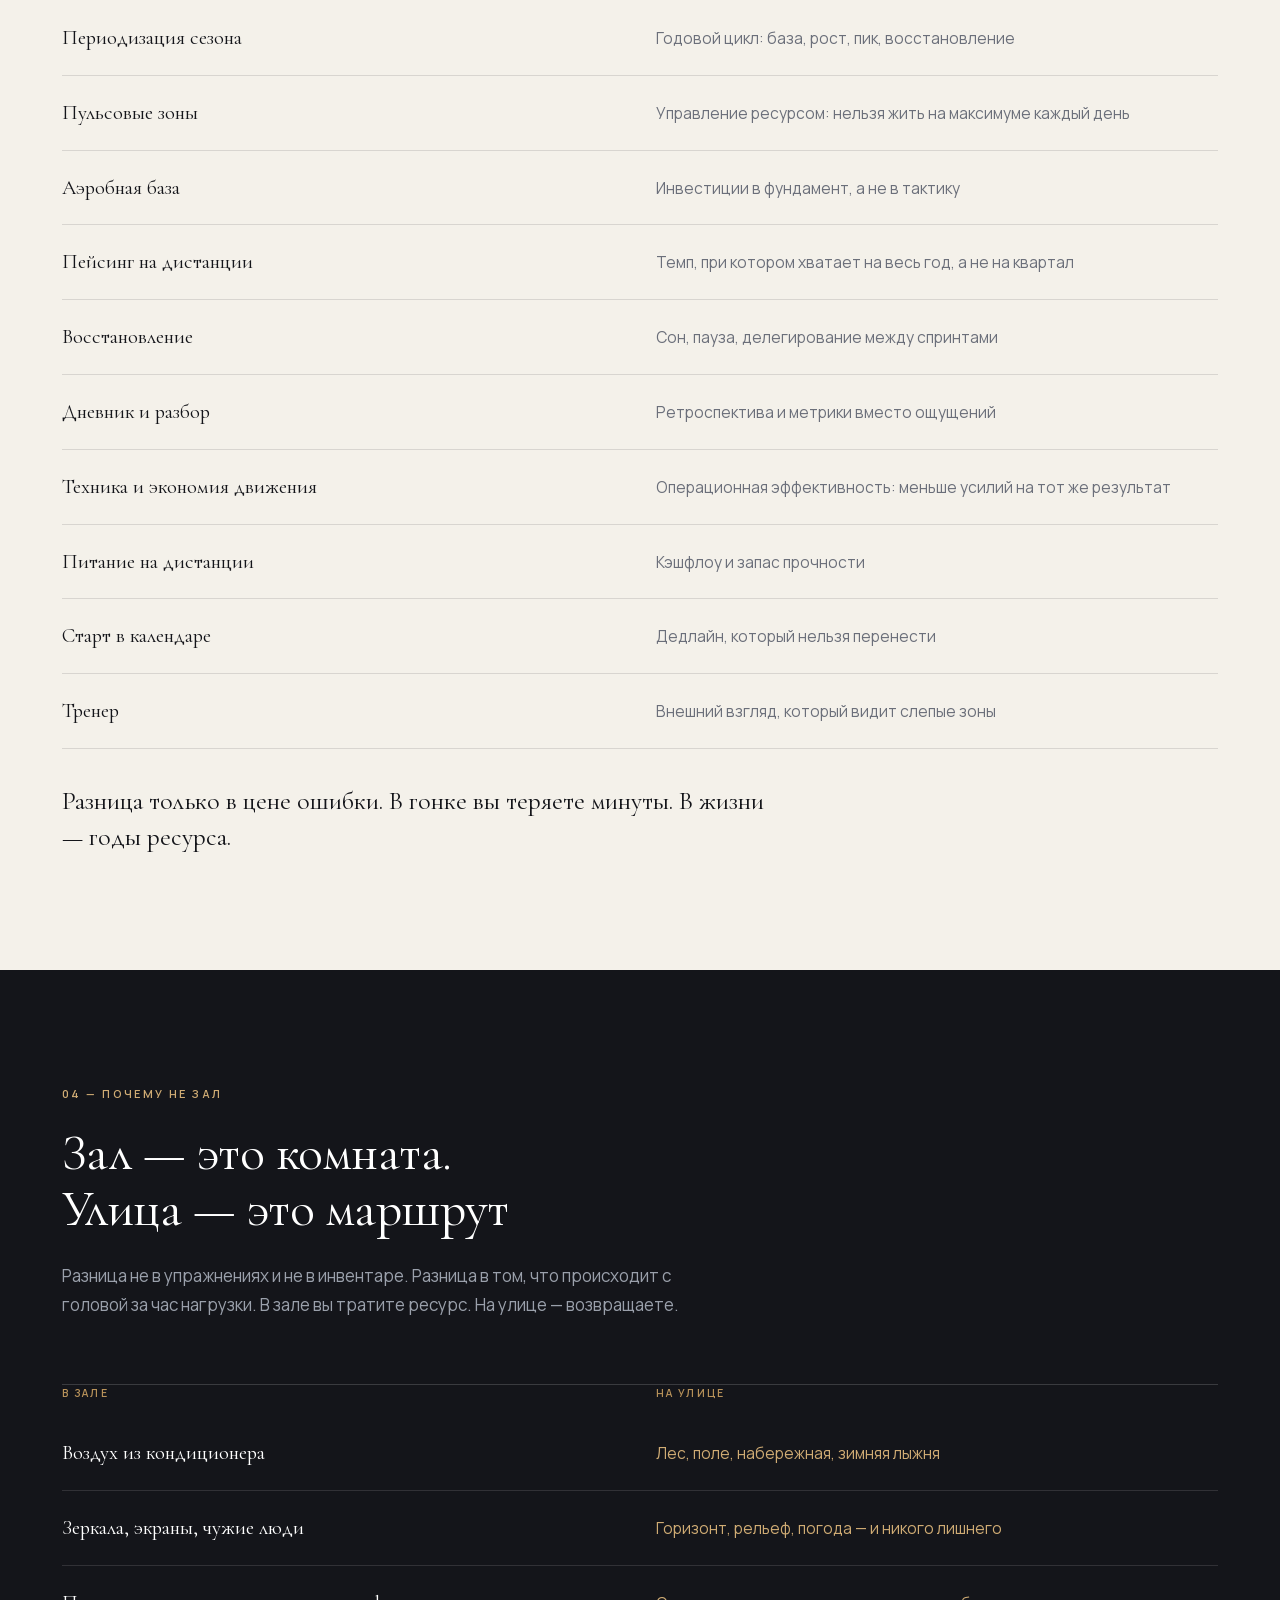
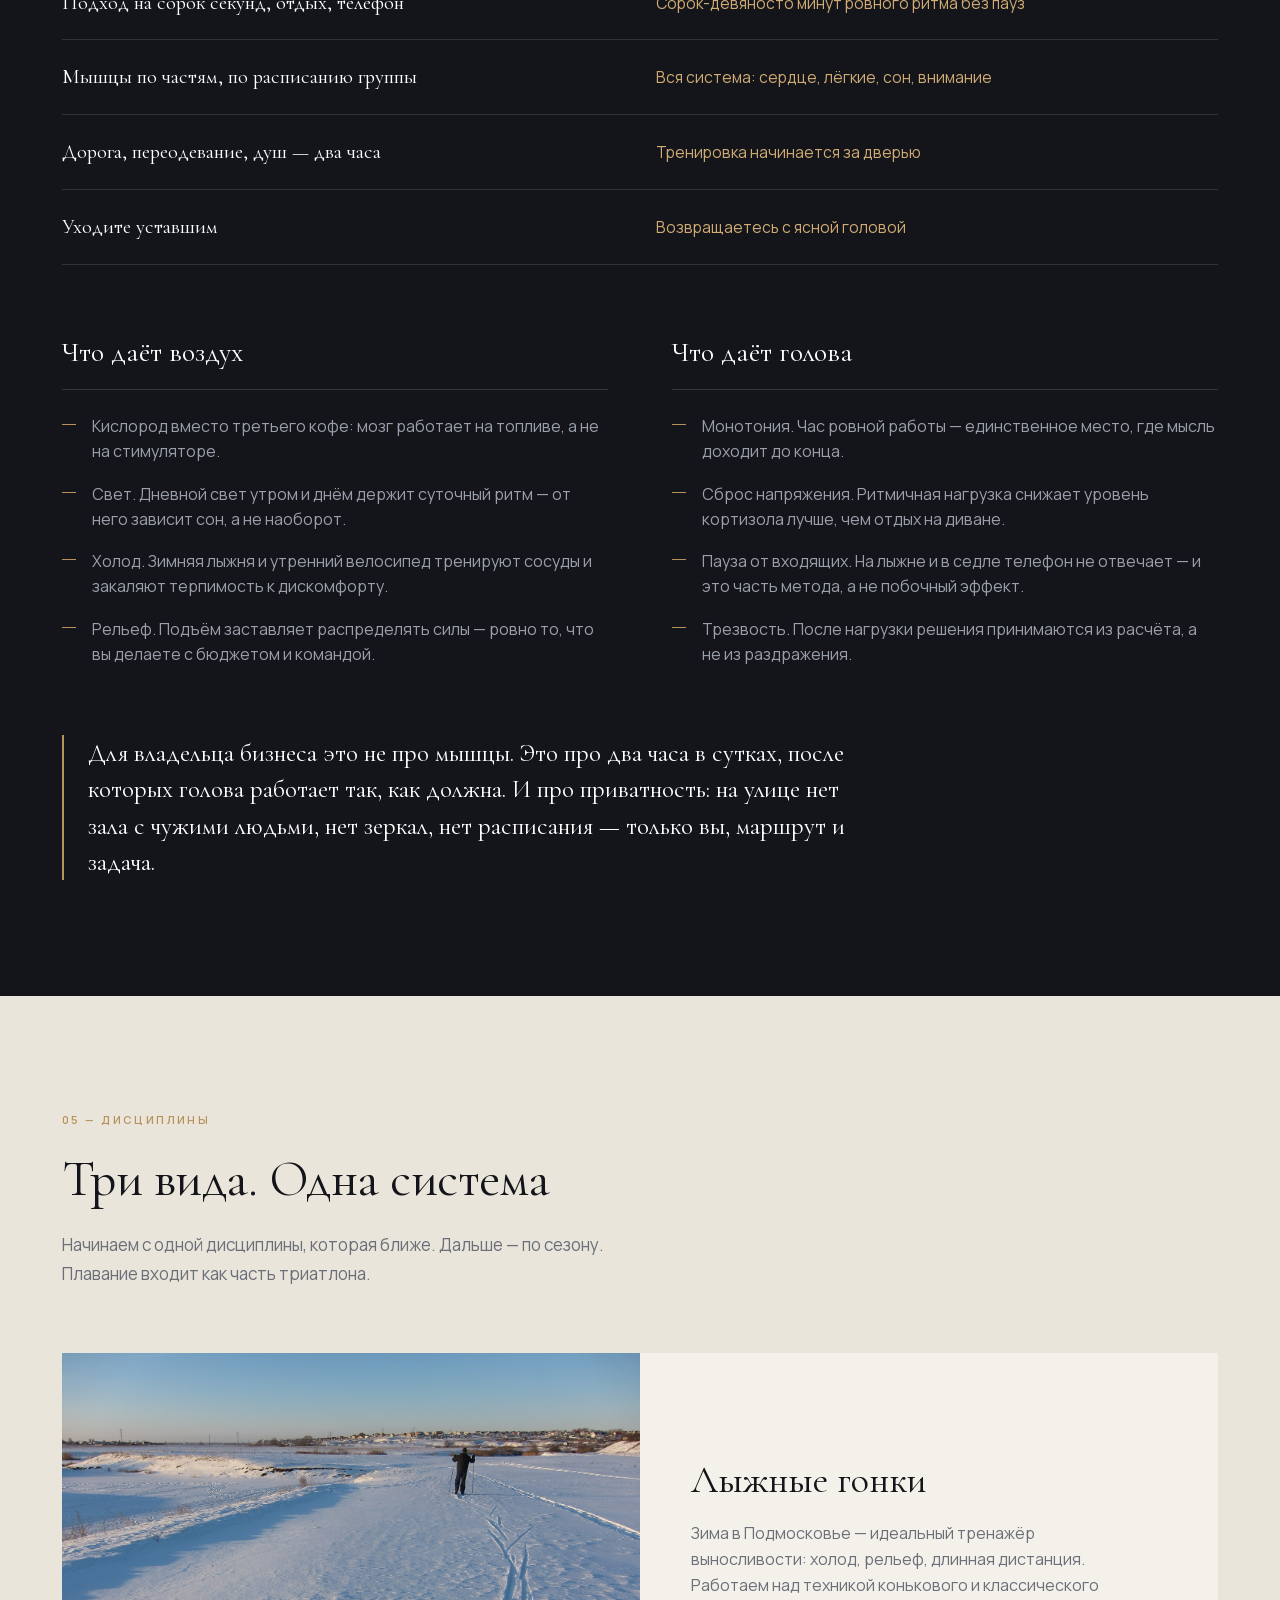
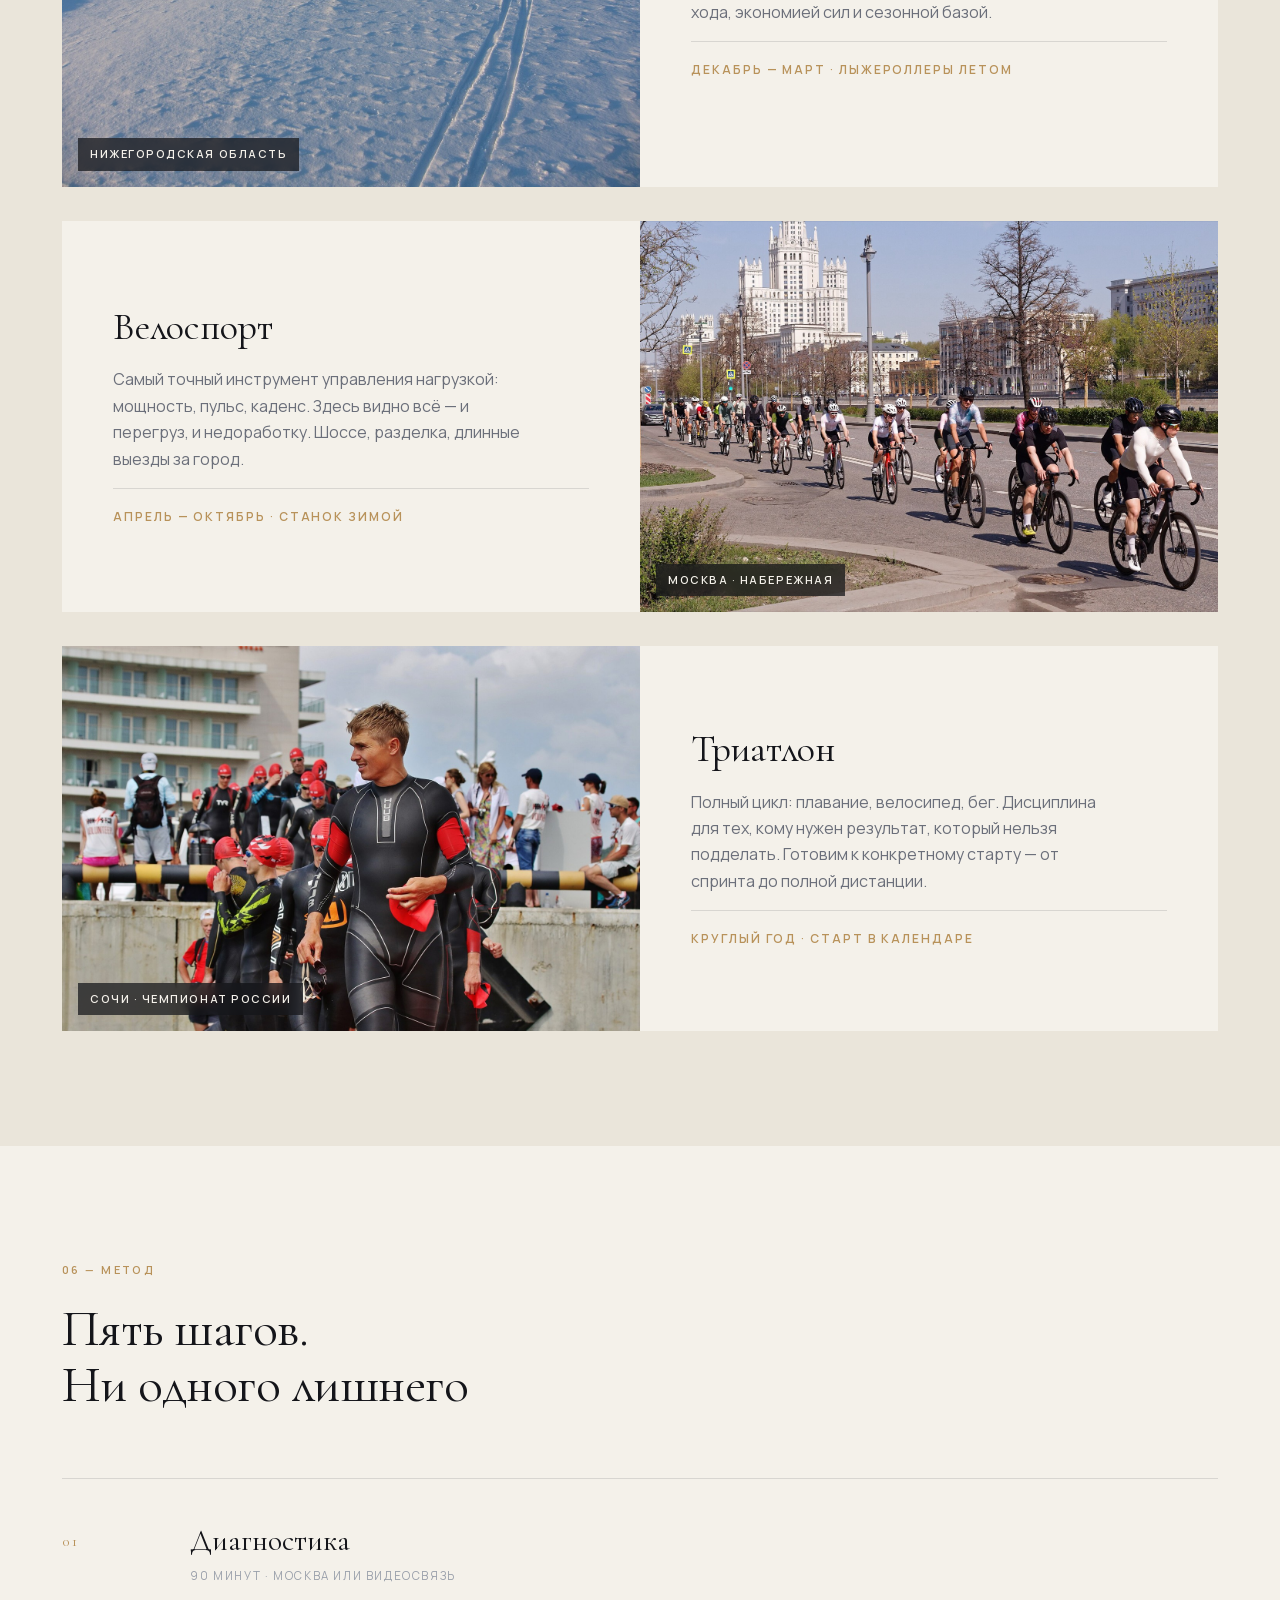
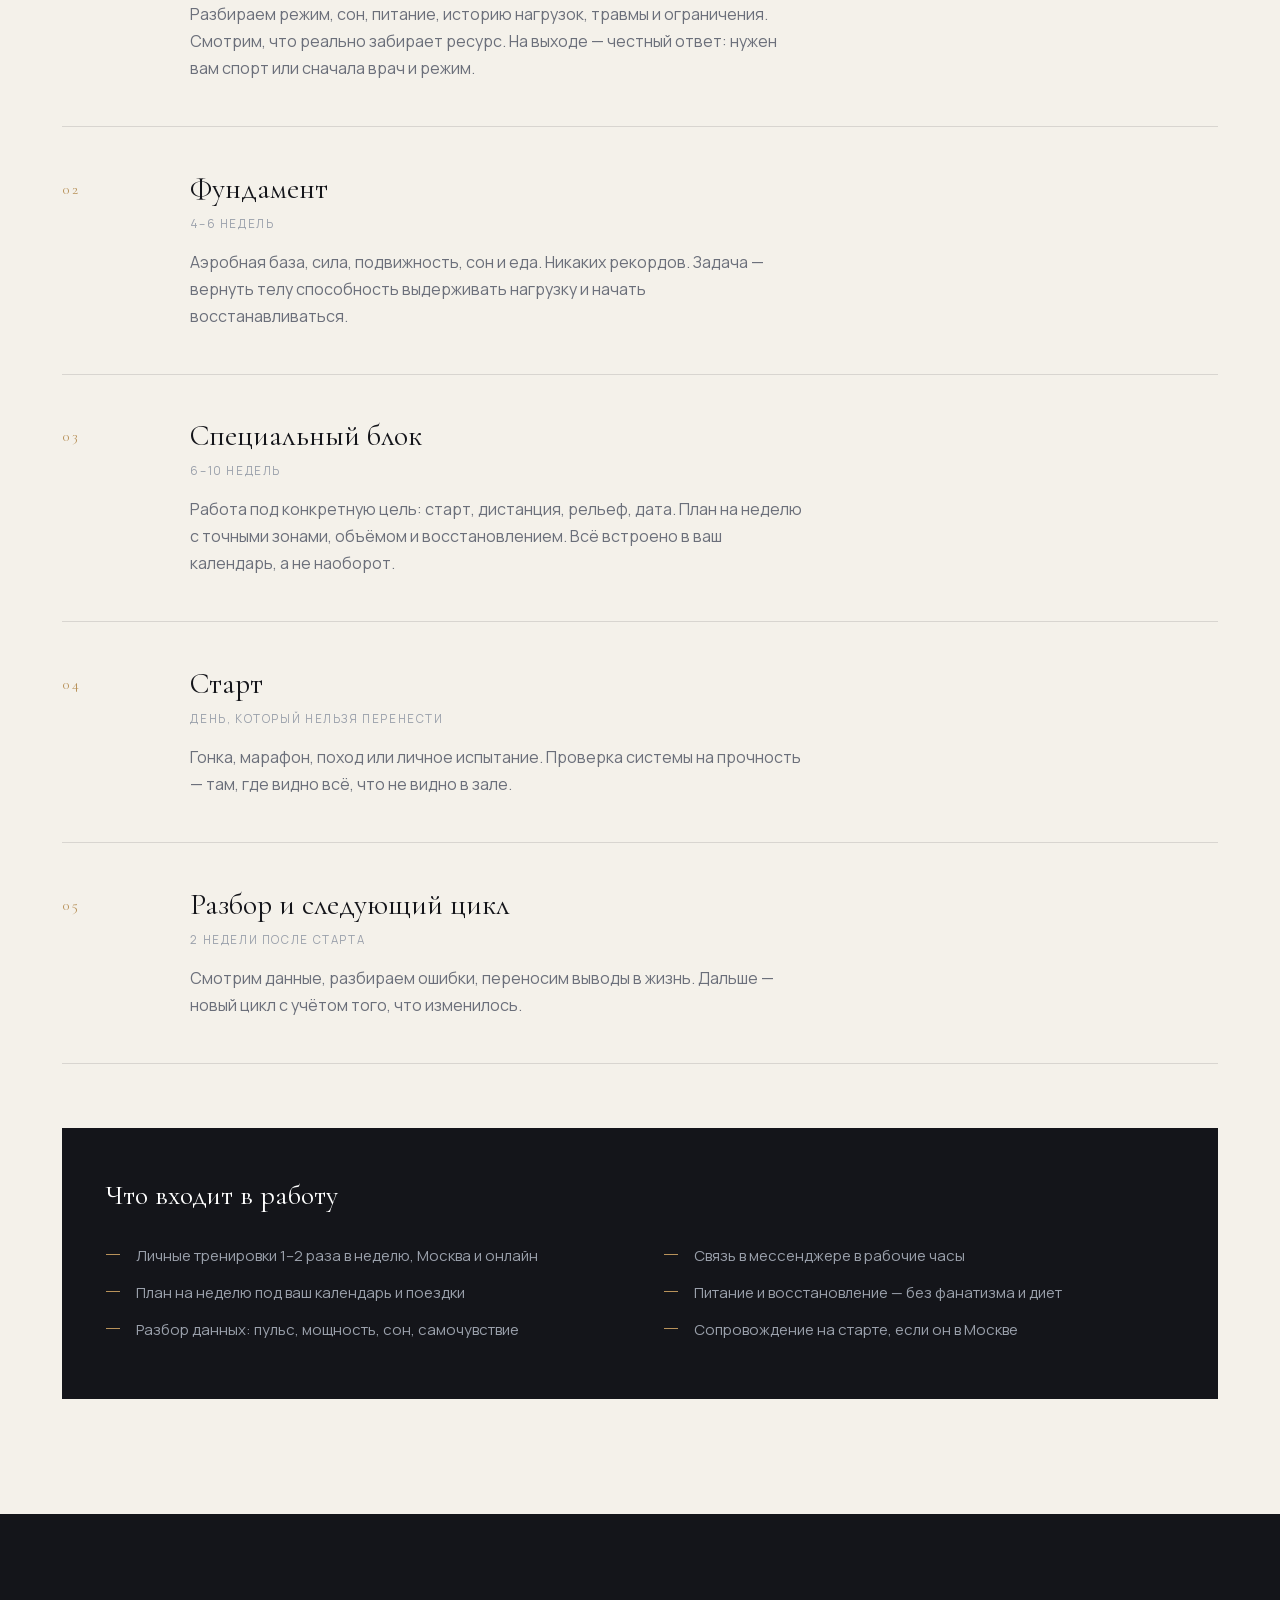
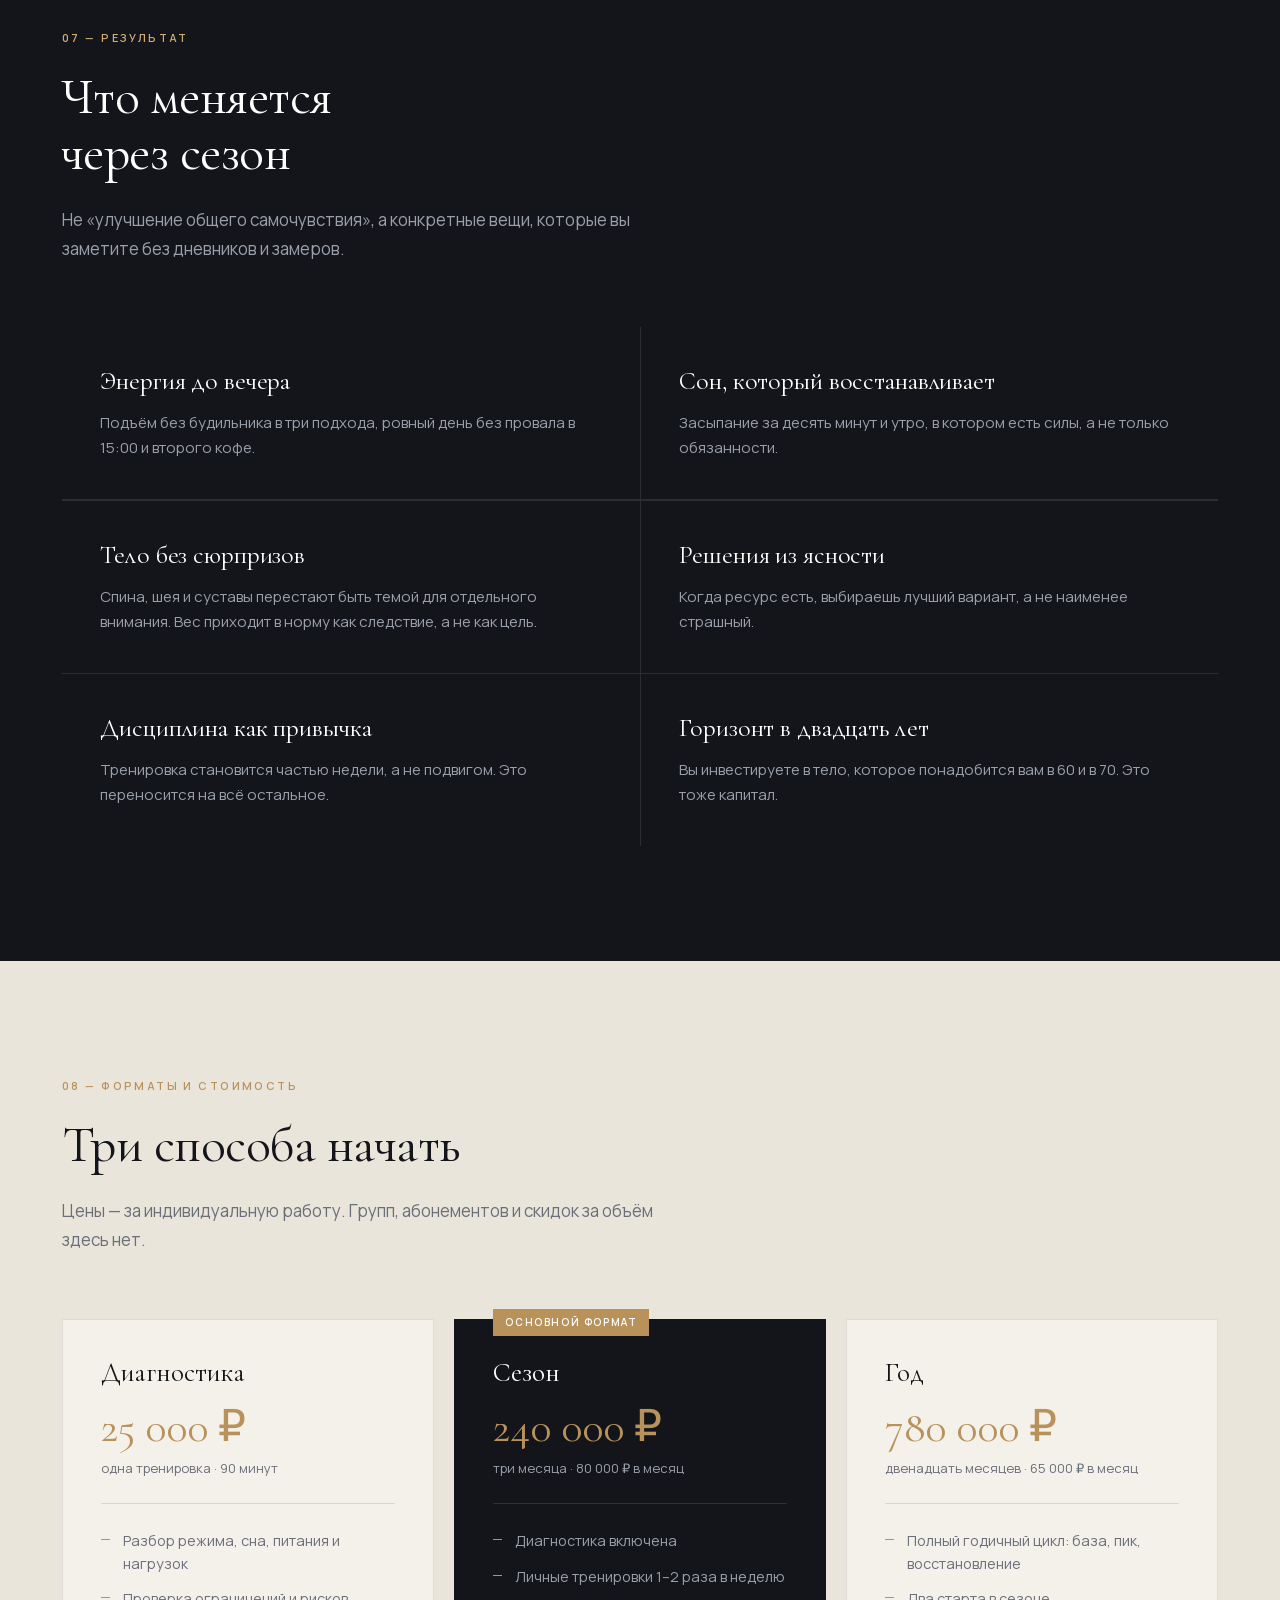
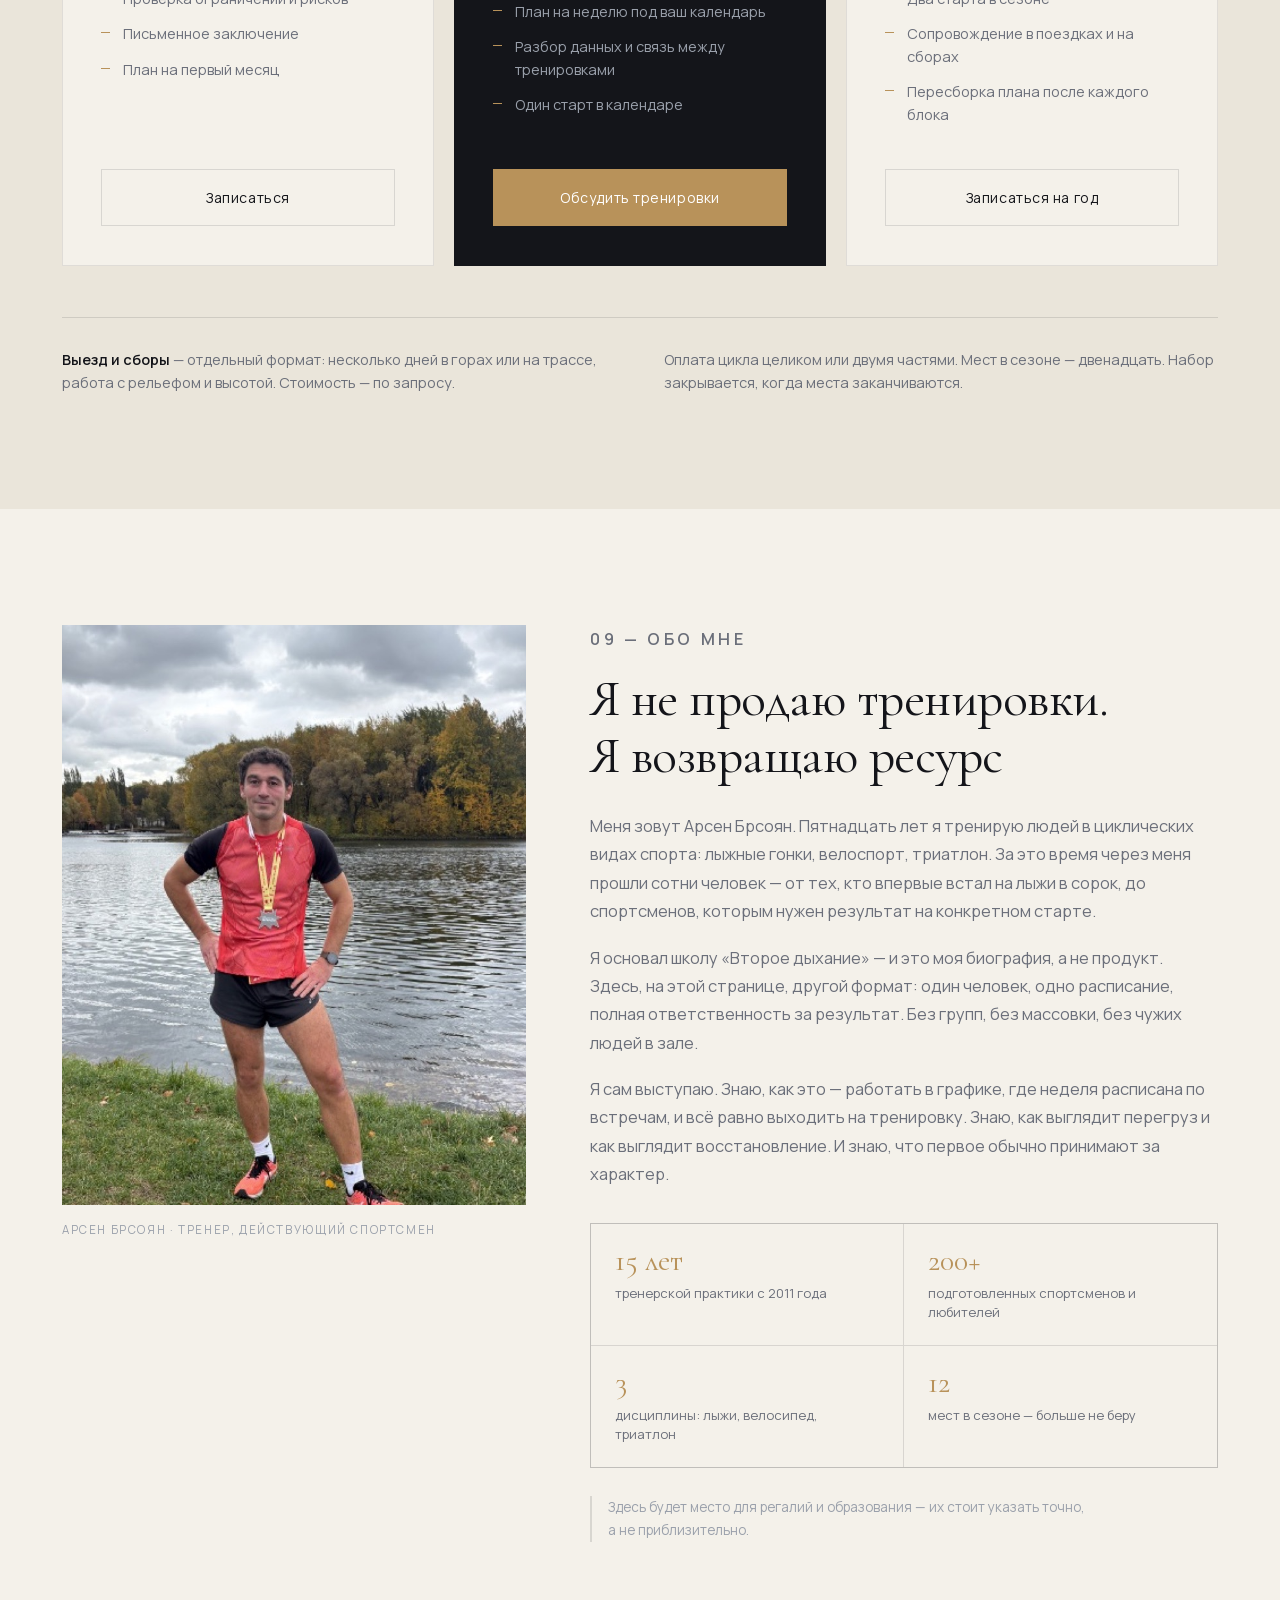
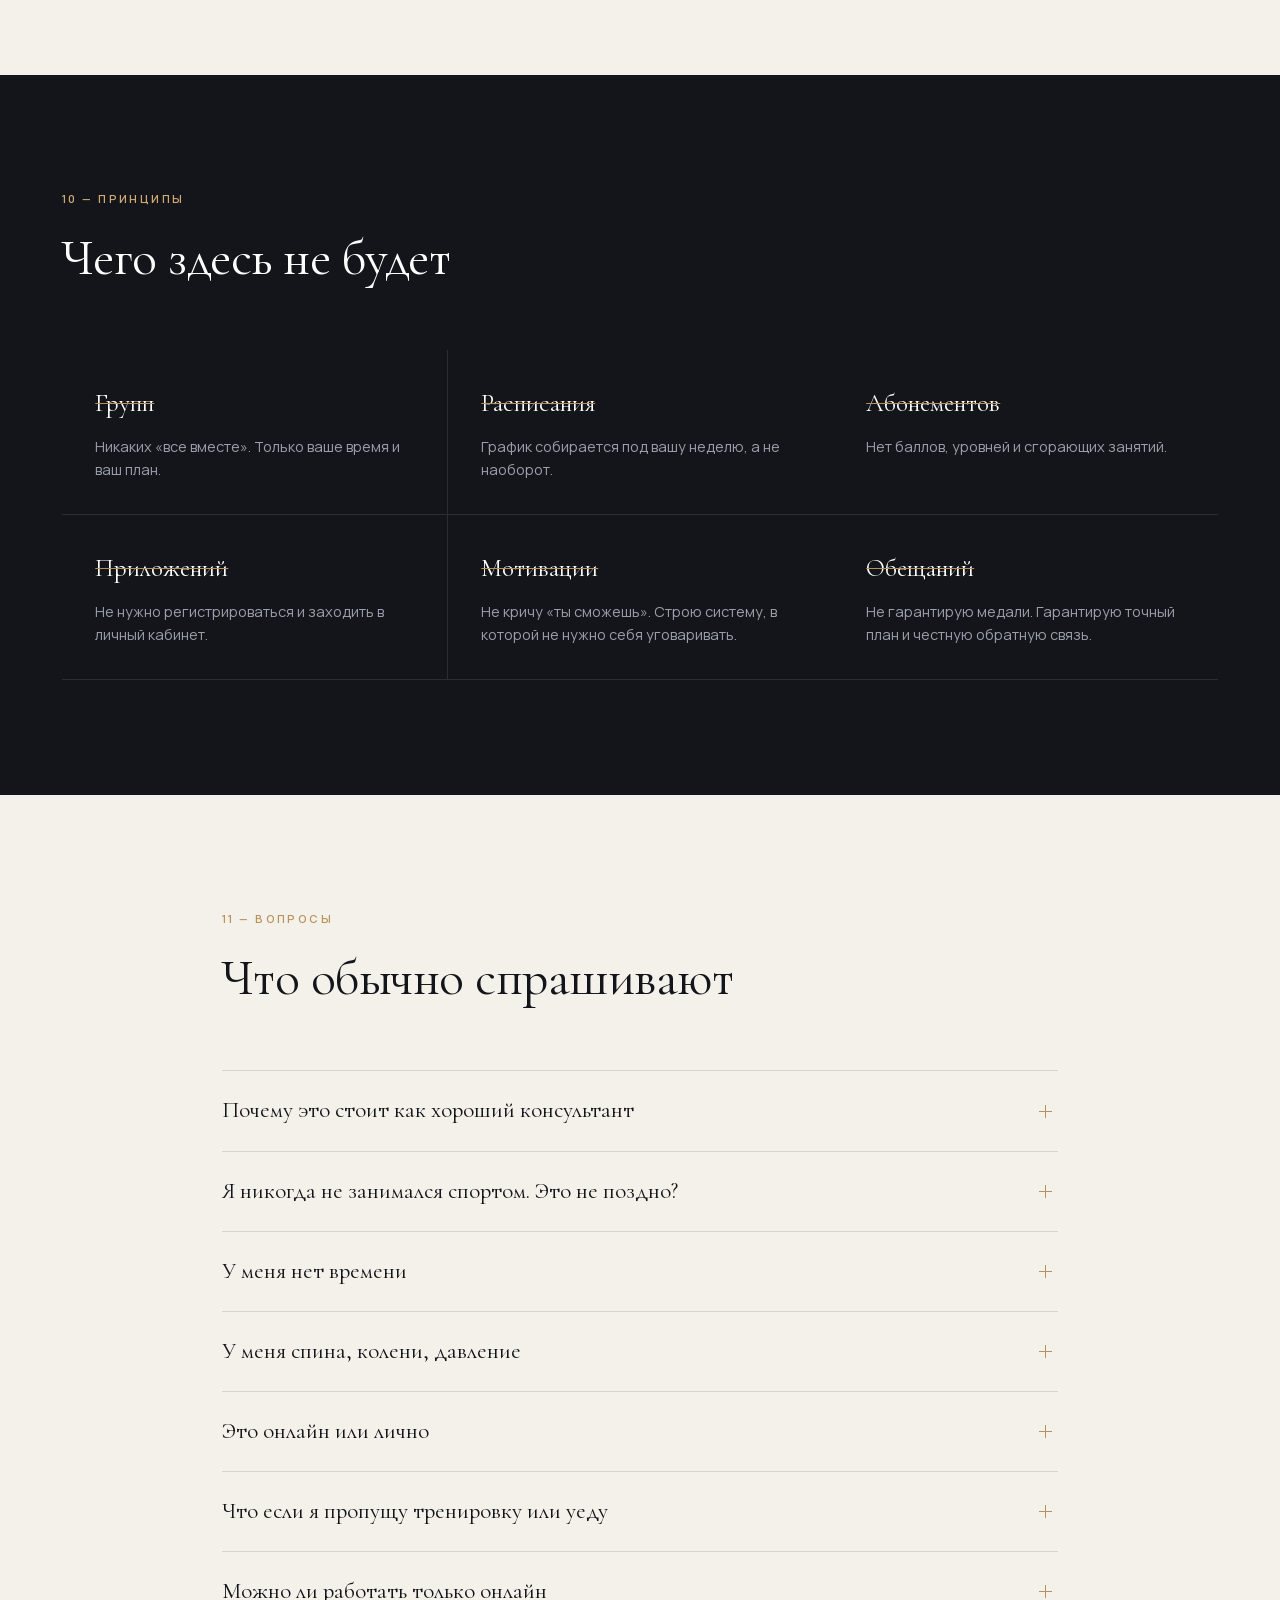
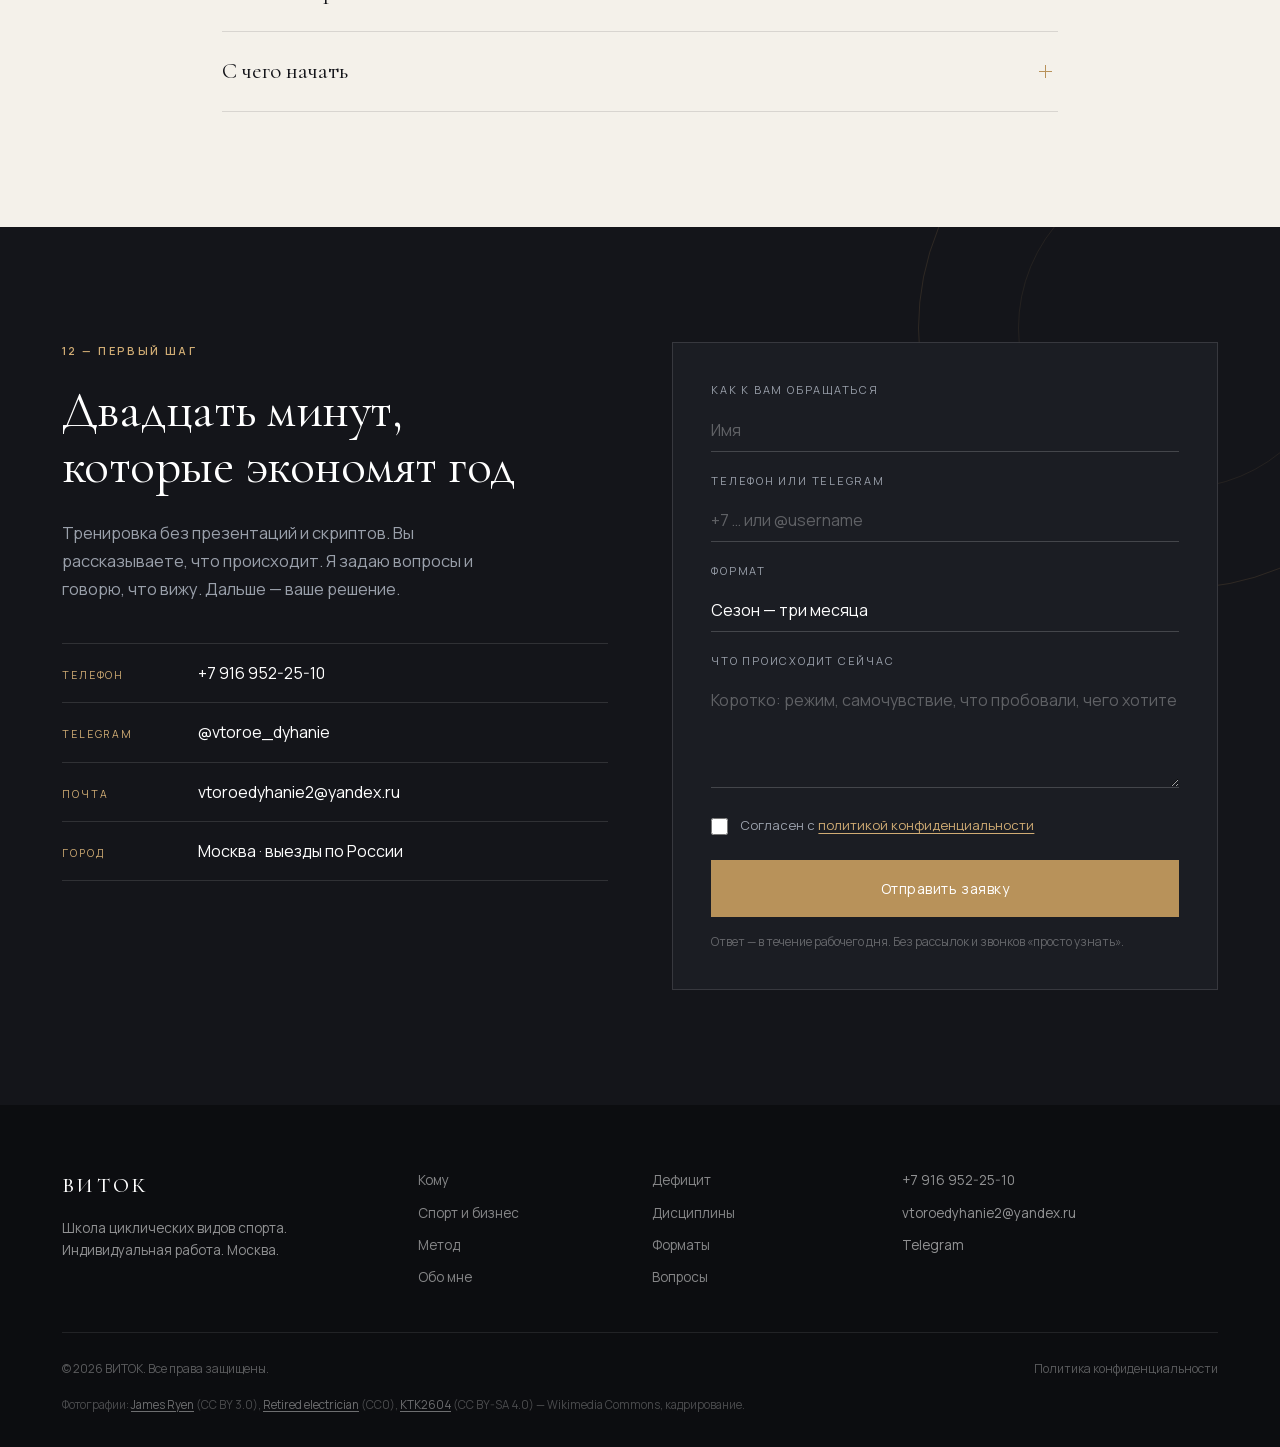
==== commit c90cec9d: "Прайс и состав формата: тренировка и связь между тренировками вместо встреч" ====
--- a/index.html
+++ b/index.html
@@ -476,7 +476,7 @@
         <article class="price reveal">
           <h3 class="price__name">Диагностика</h3>
           <p class="price__sum">25 000 ₽</p>
-          <p class="price__term">одна встреча · 90 минут</p>
+          <p class="price__term">одна тренировка · 90 минут</p>
           <ul class="price__list">
             <li>Разбор режима, сна, питания и нагрузок</li>
             <li>Проверка ограничений и рисков</li>
@@ -495,7 +495,7 @@
             <li>Диагностика включена</li>
             <li>Личные тренировки 1–2 раза в неделю</li>
             <li>План на неделю под ваш календарь</li>
-            <li>Разбор данных и связь между встречами</li>
+            <li>Разбор данных и связь между тренировками</li>
             <li>Один старт в календаре</li>
           </ul>
           <a class="btn btn--brass" href="#contact">Обсудить тренировки</a>
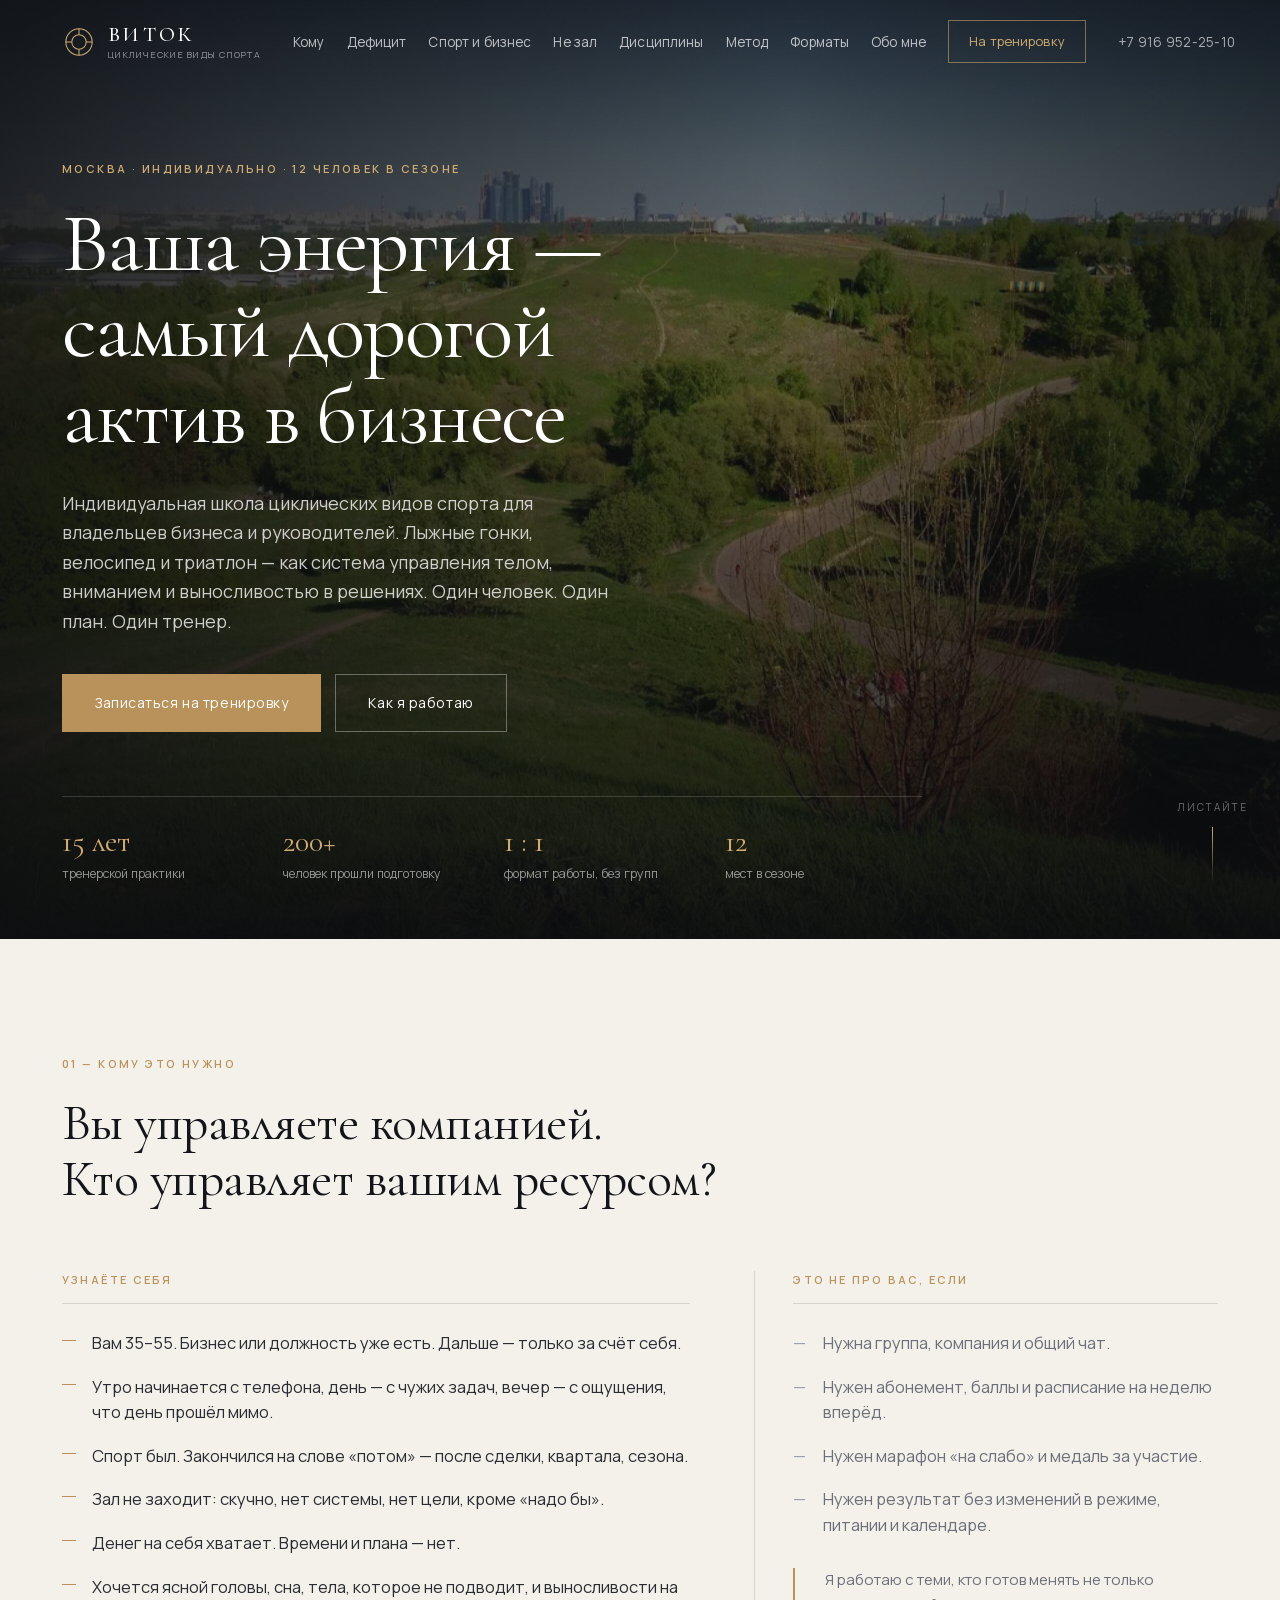
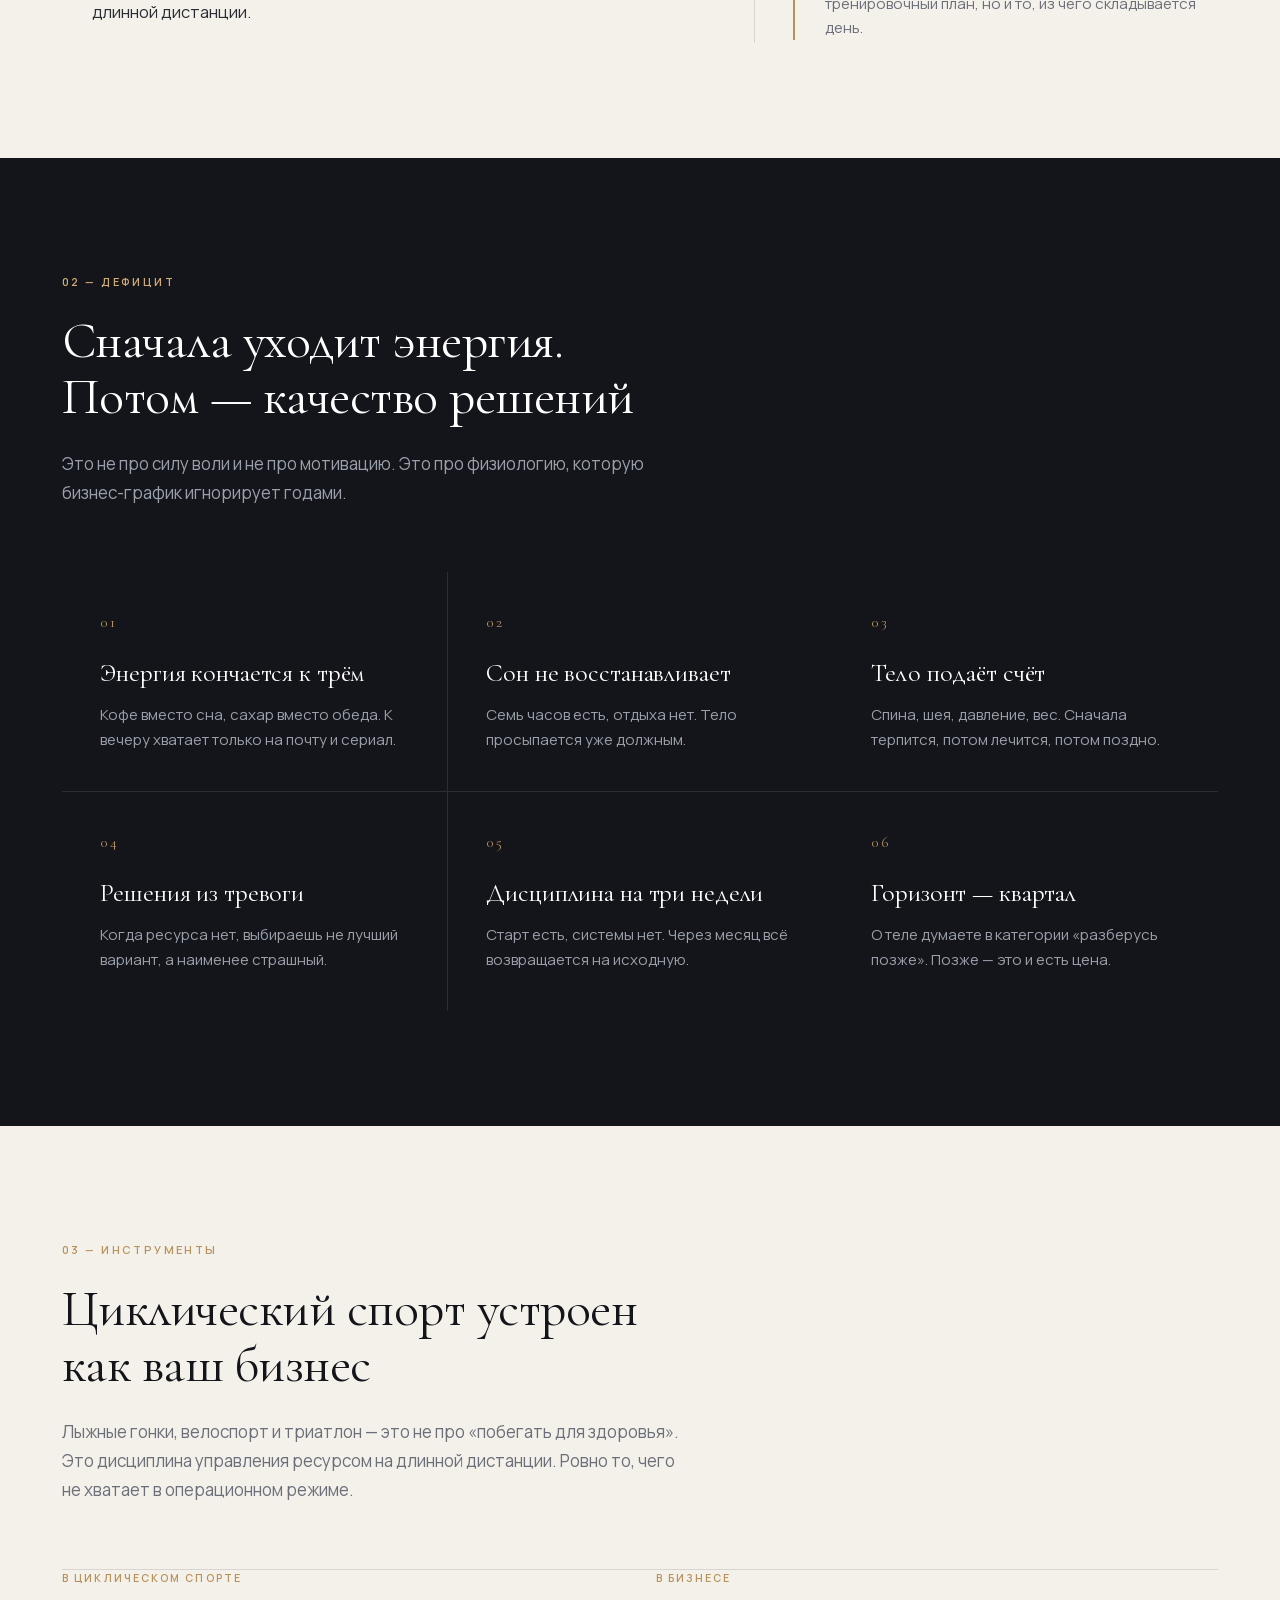
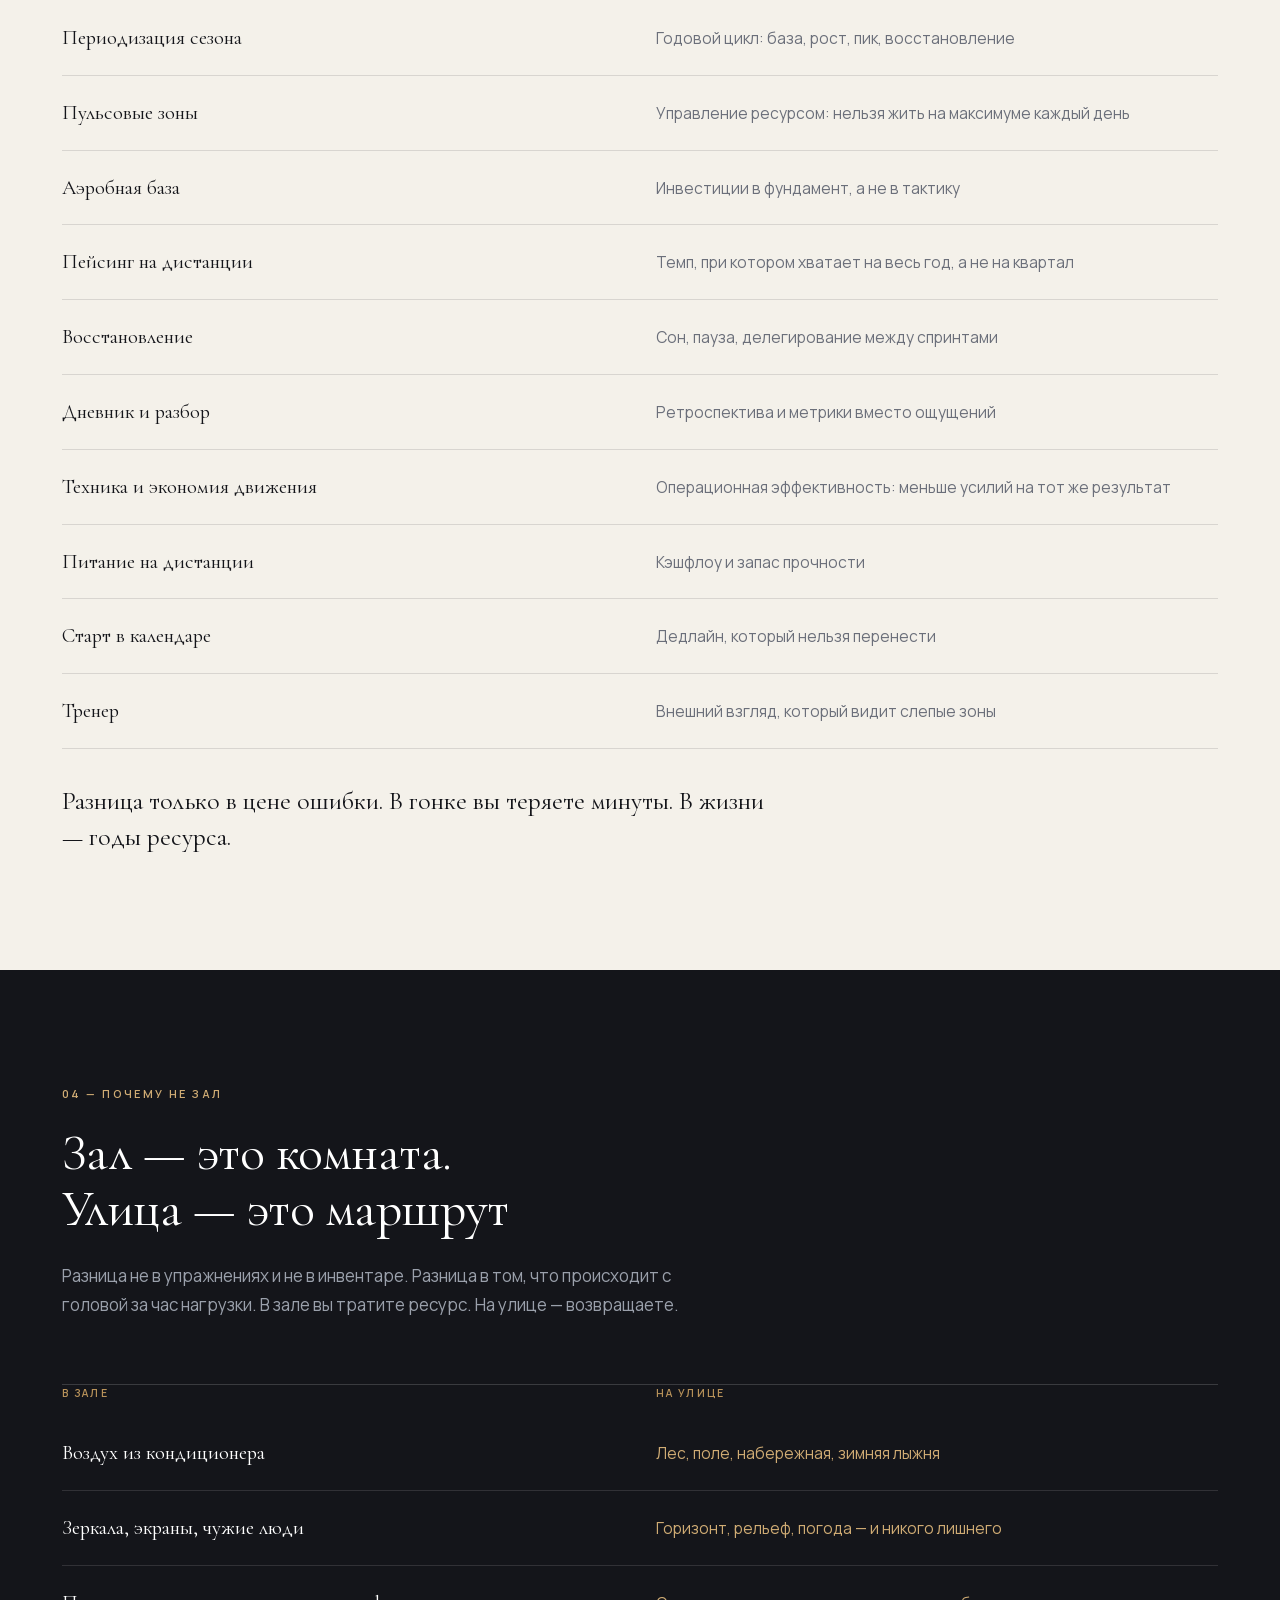
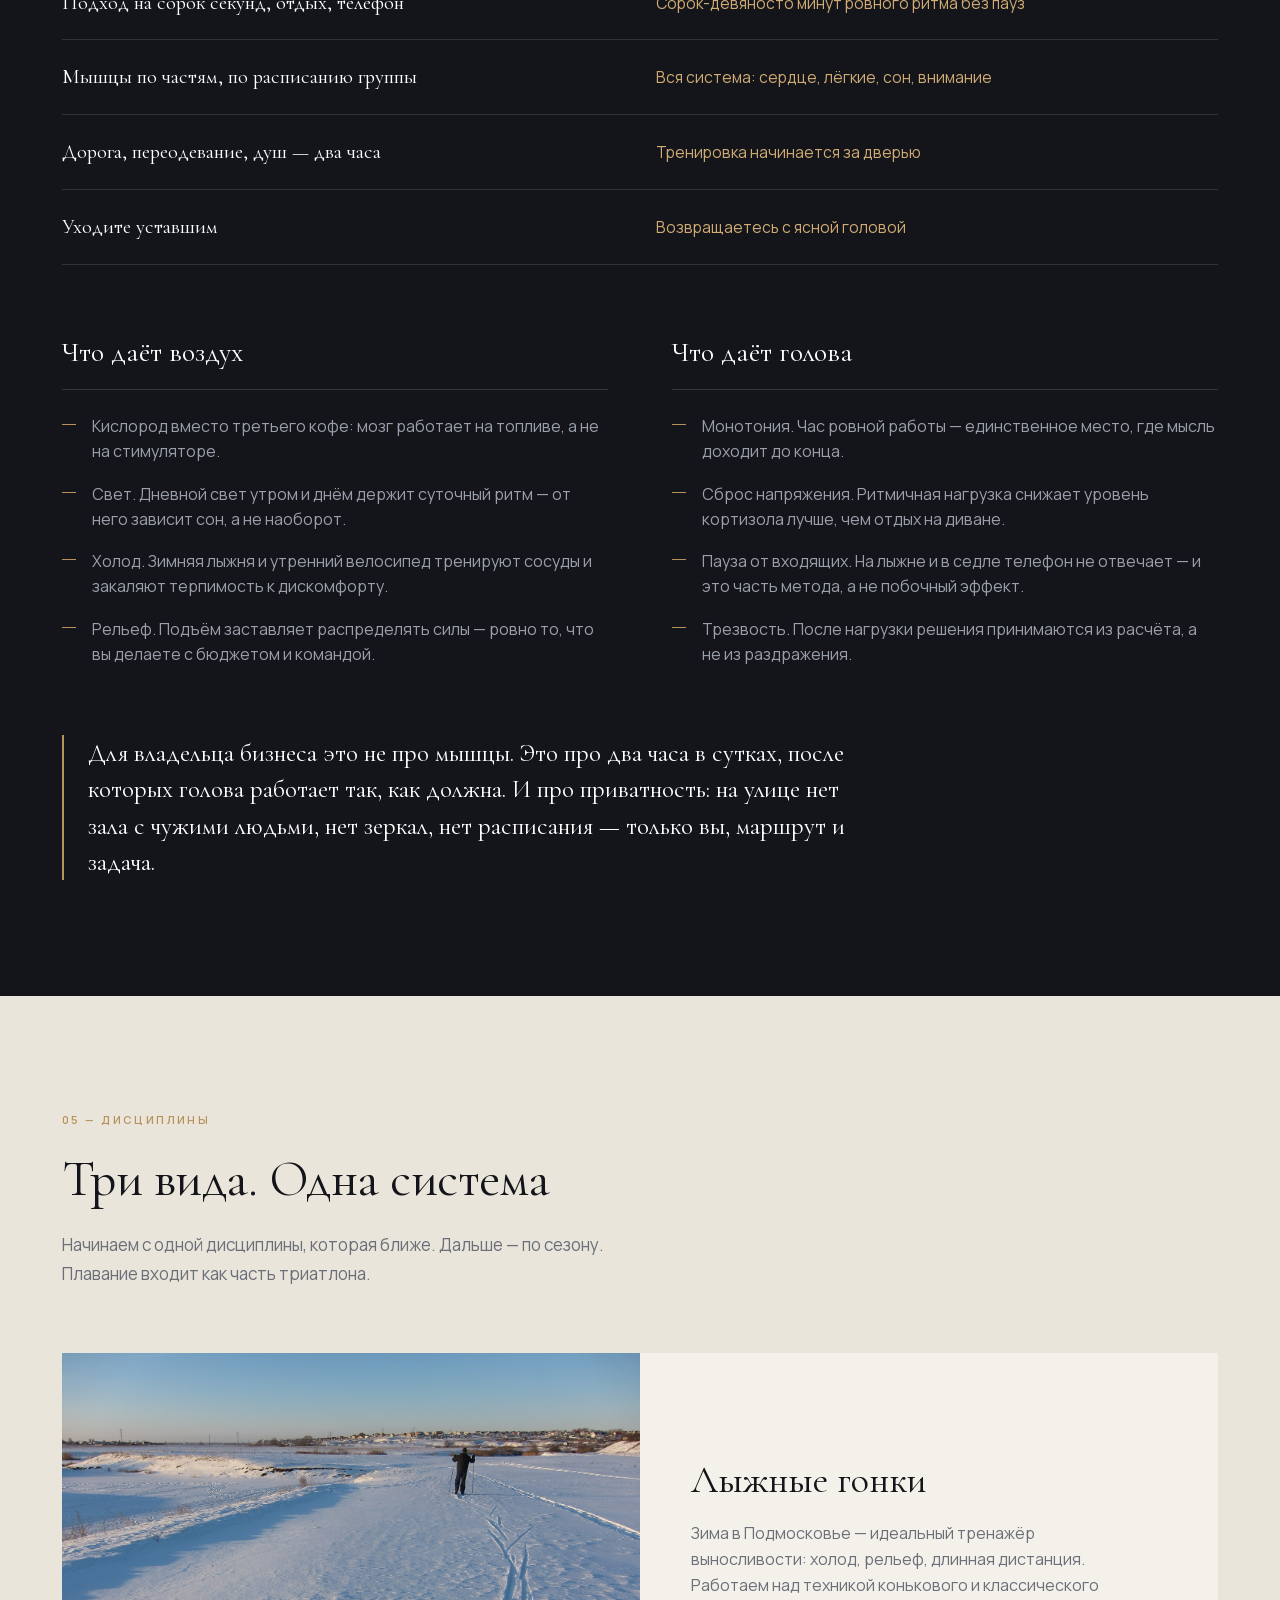
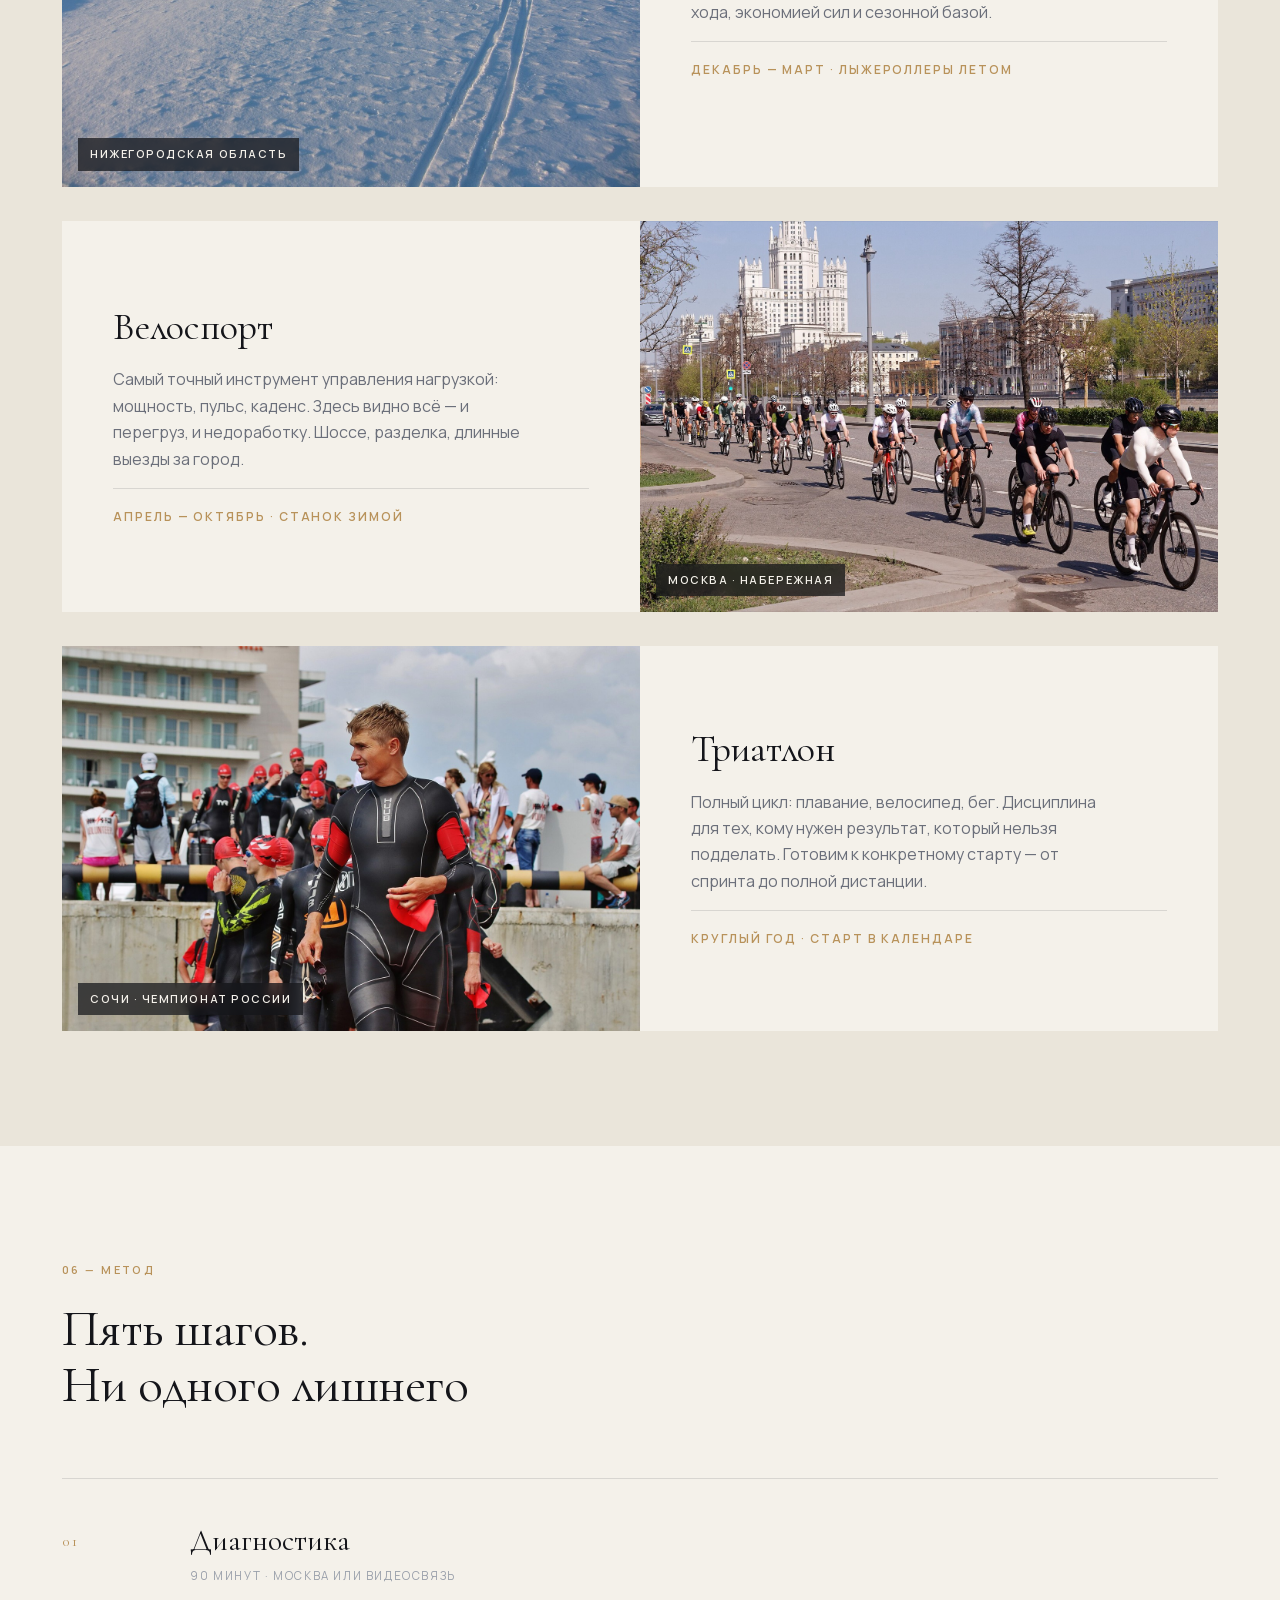
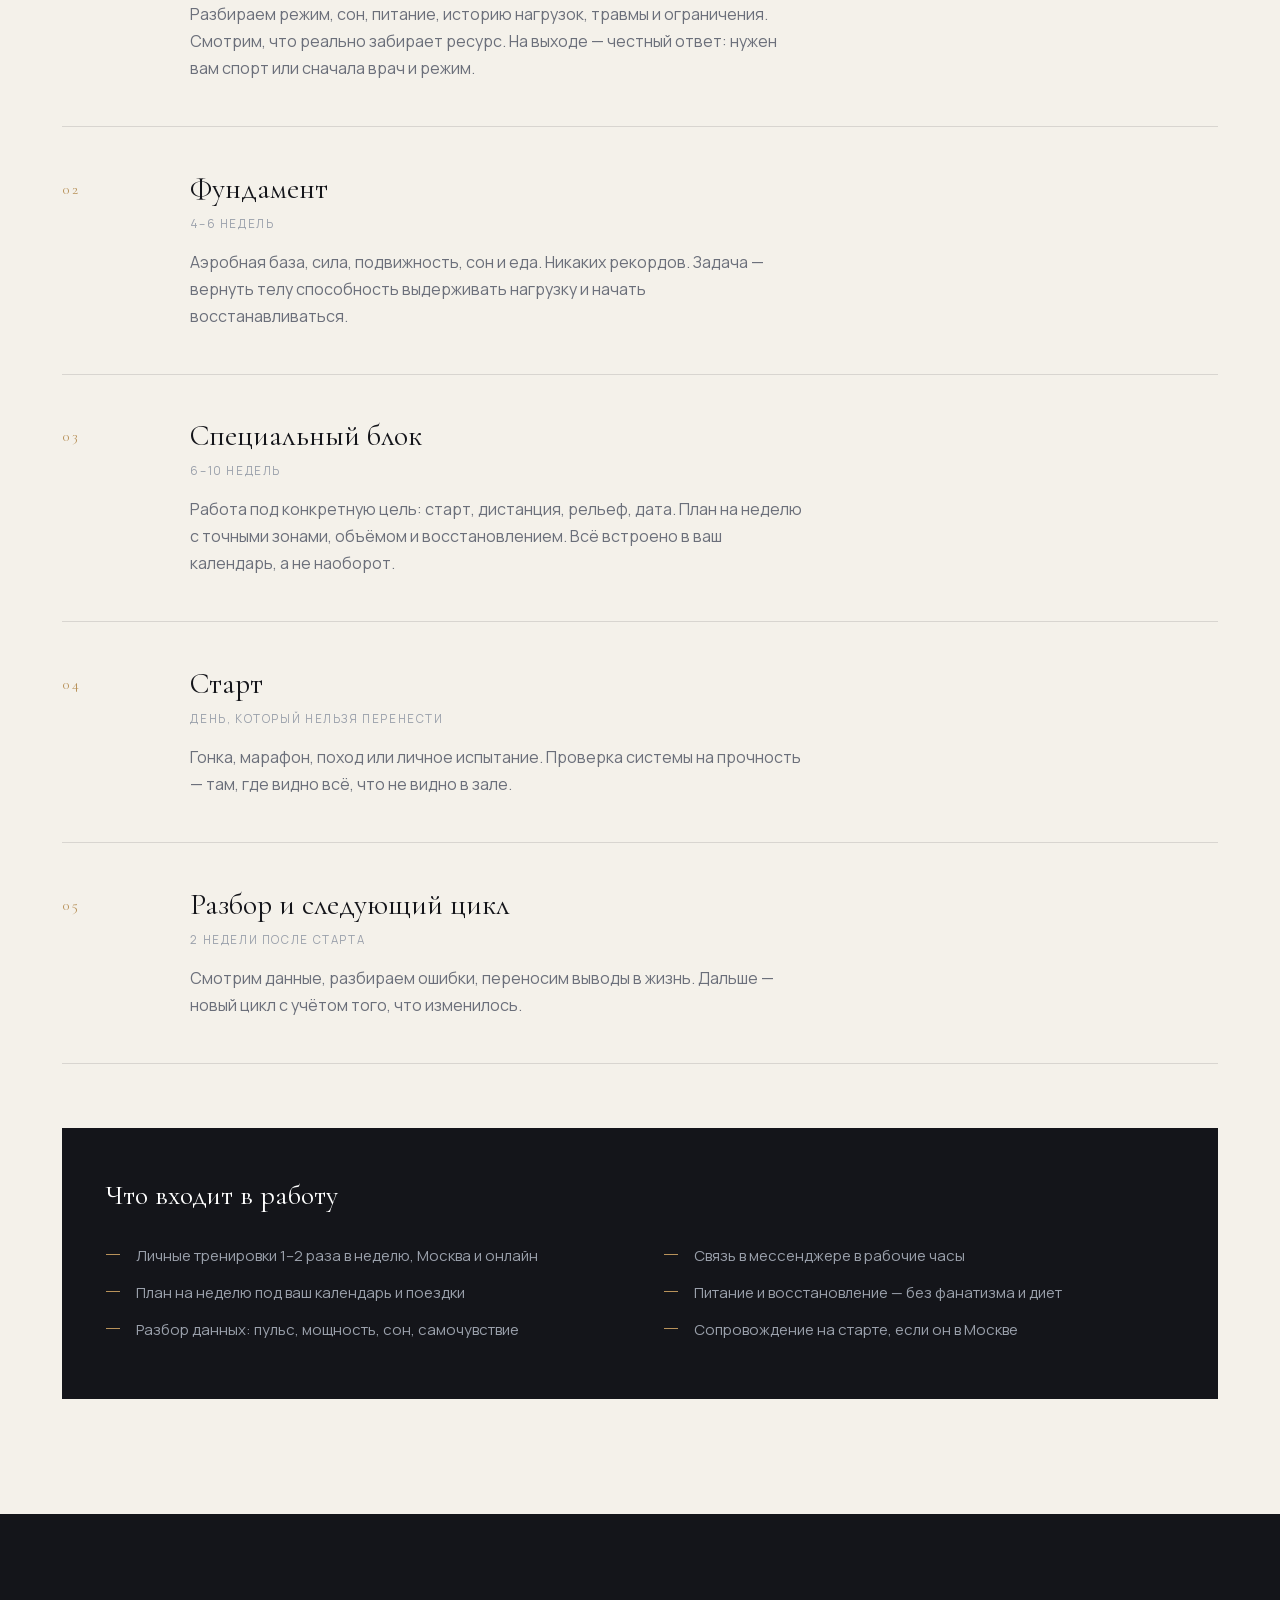
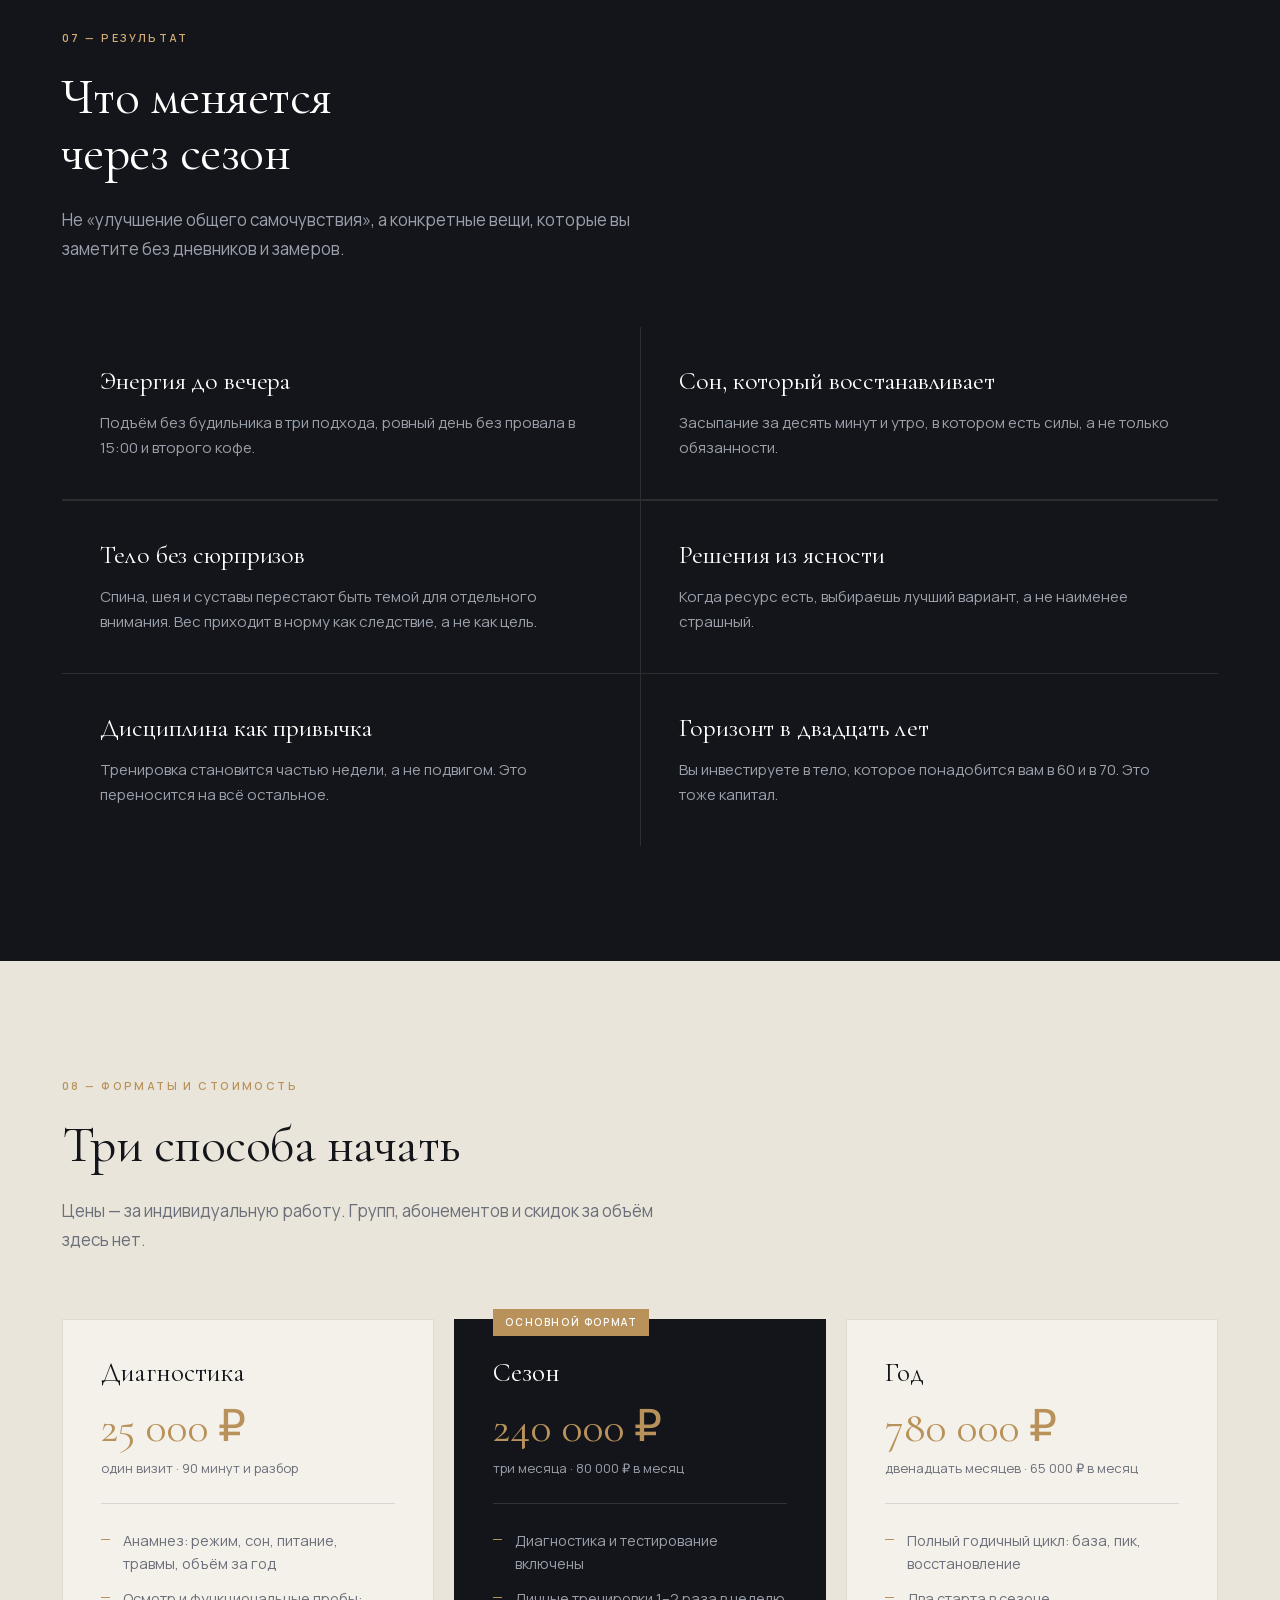
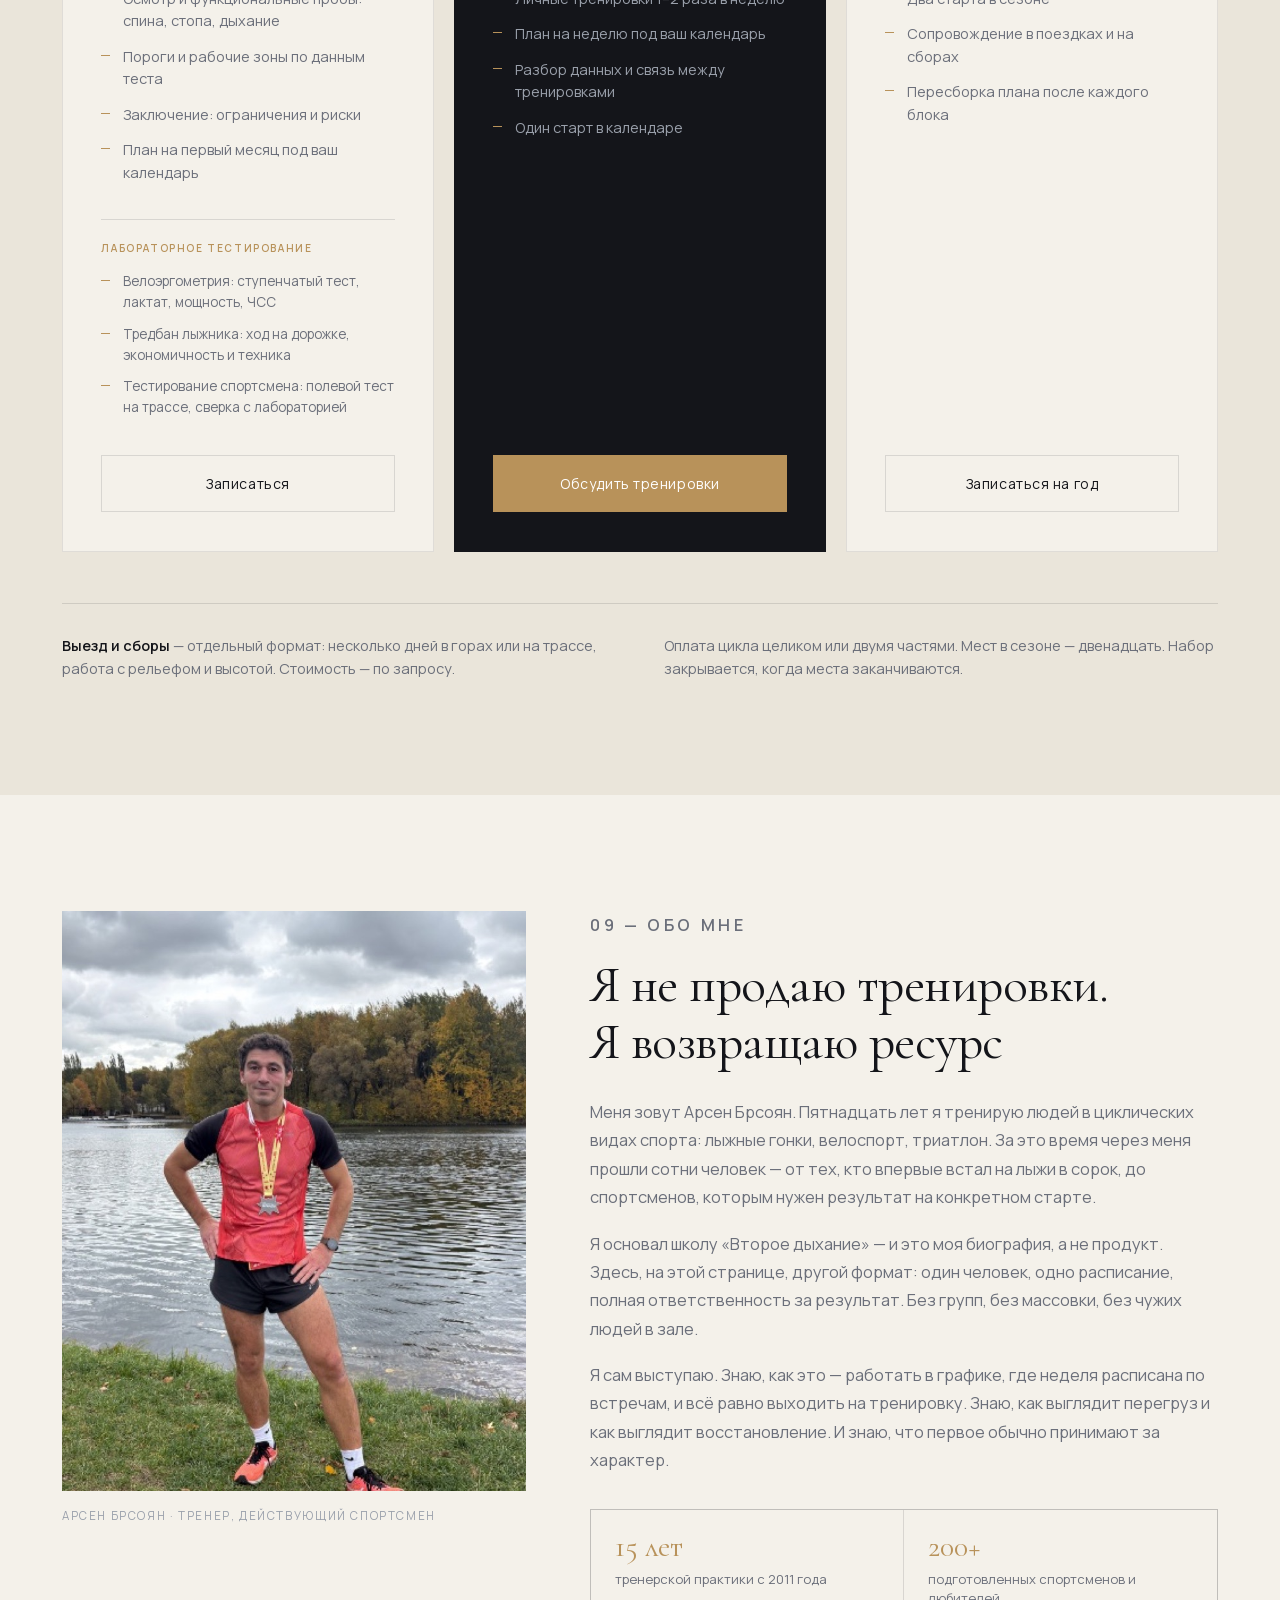
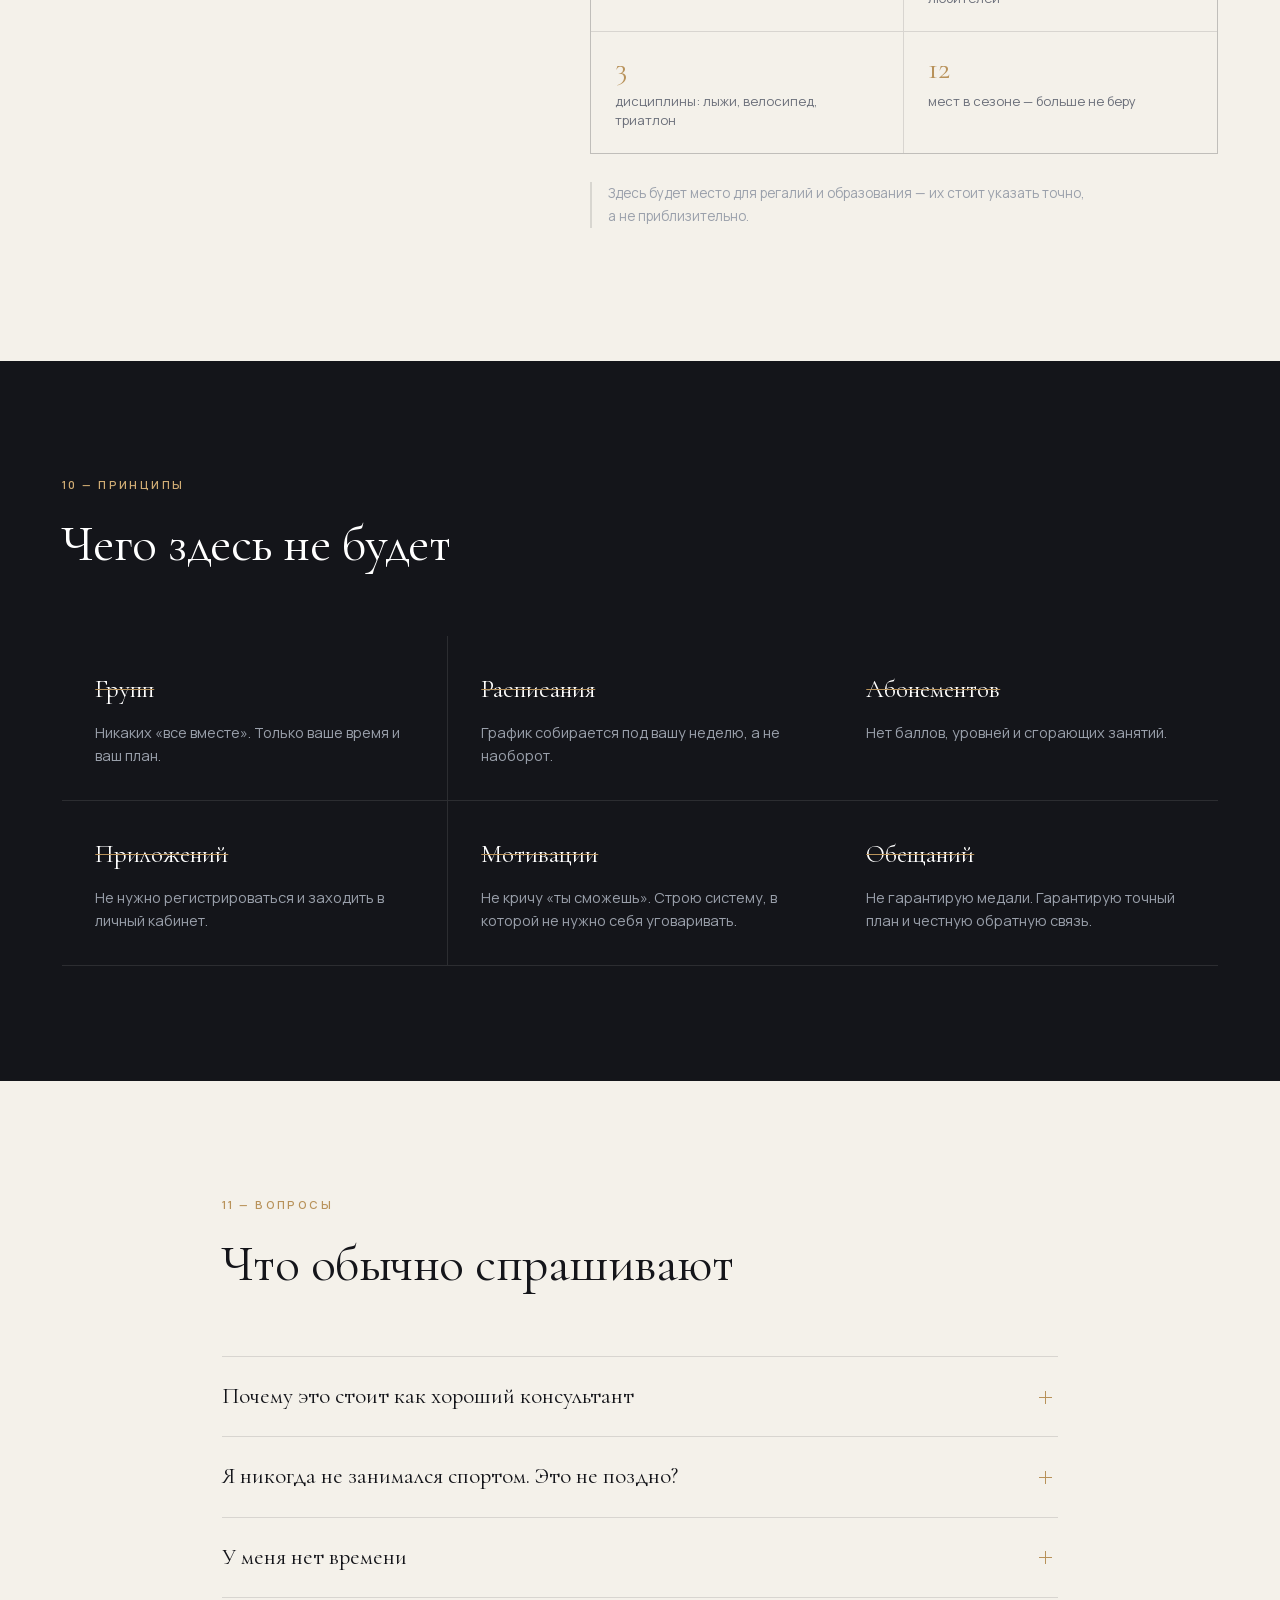
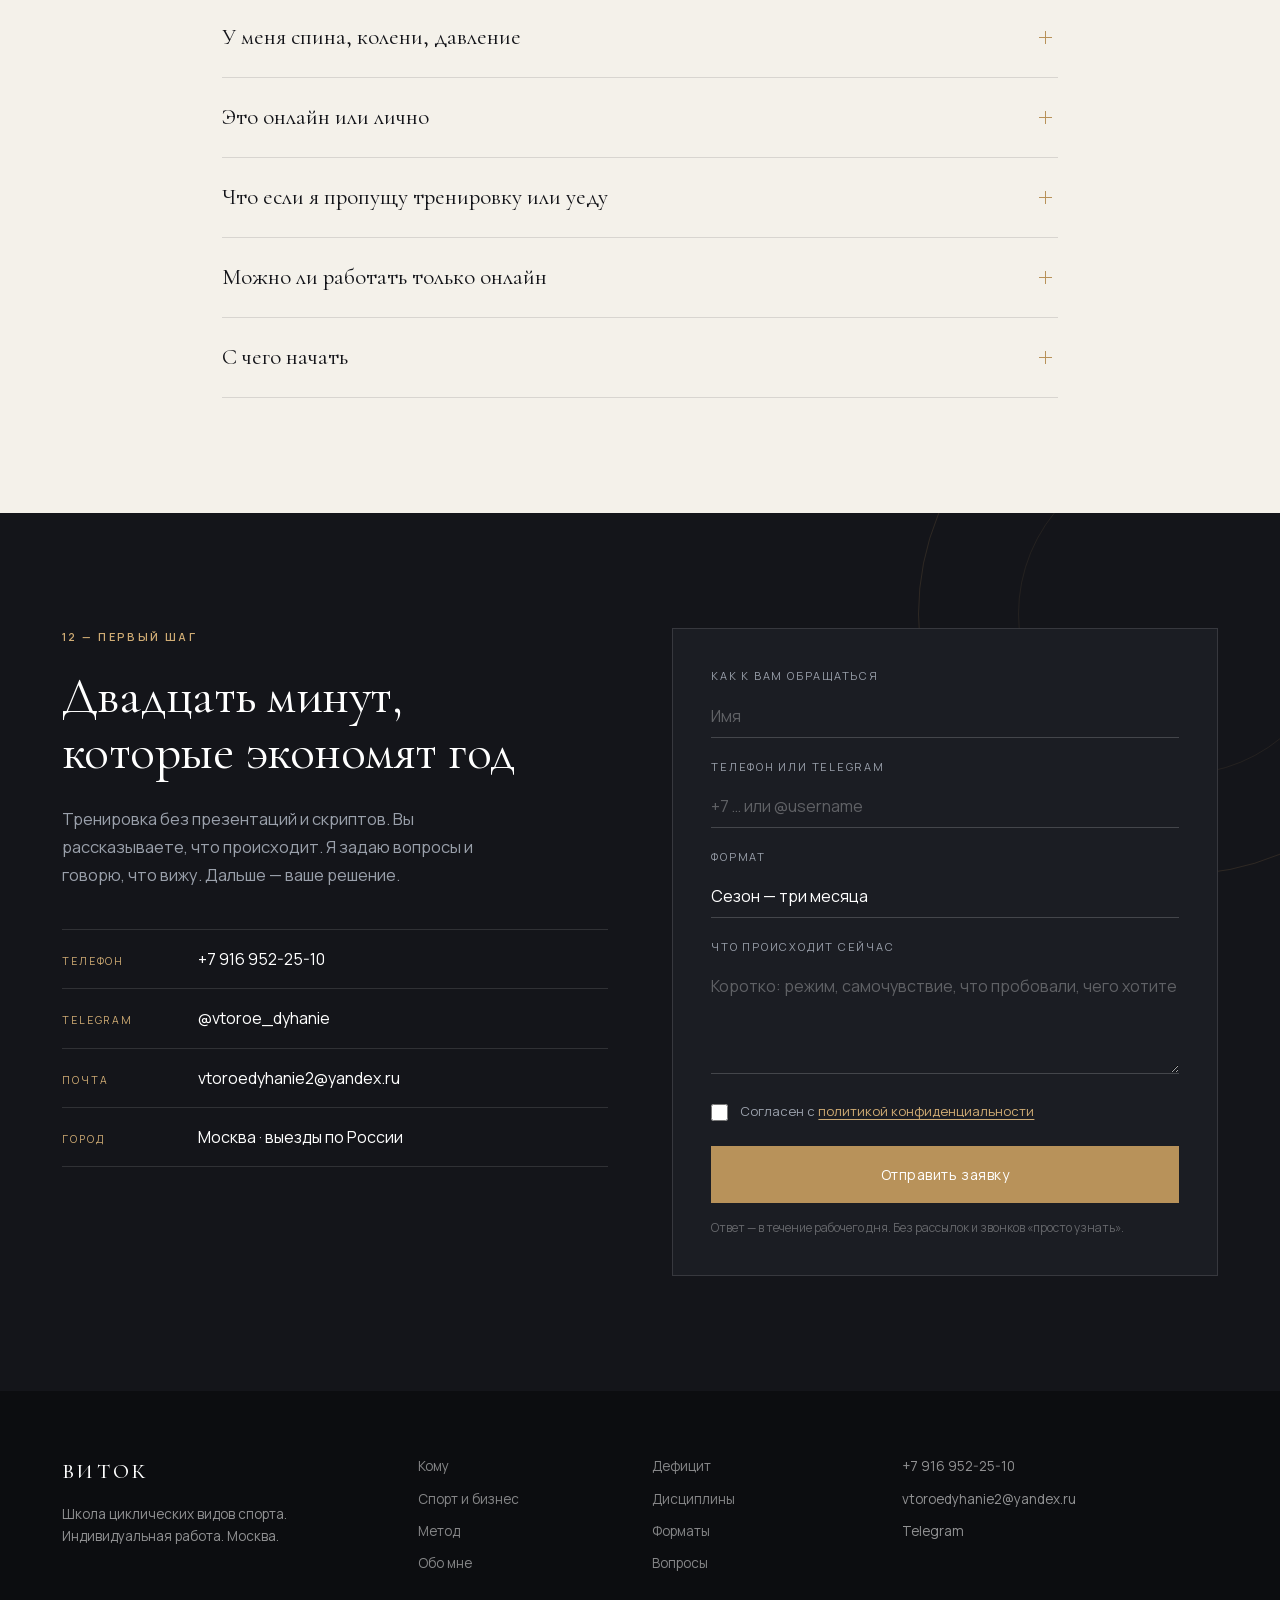
==== commit 821e6559: "Диагностика: расписан протокол обследования и добавлено лабораторное тестирование (велоэргометрия, т" ====
--- a/index.html
+++ b/index.html
@@ -476,13 +476,24 @@
         <article class="price reveal">
           <h3 class="price__name">Диагностика</h3>
           <p class="price__sum">25 000 ₽</p>
-          <p class="price__term">одна тренировка · 90 минут</p>
+          <p class="price__term">один визит · 90 минут и разбор</p>
           <ul class="price__list">
-            <li>Разбор режима, сна, питания и нагрузок</li>
-            <li>Проверка ограничений и рисков</li>
-            <li>Письменное заключение</li>
-            <li>План на первый месяц</li>
-          </ul>
+            <li>Анамнез: режим, сон, питание, травмы, объём за год</li>
+            <li>Осмотр и функциональные пробы: спина, стопа, дыхание</li>
+            <li>Пороги и рабочие зоны по данным теста</li>
+            <li>Заключение: ограничения и риски</li>
+            <li>План на первый месяц под ваш календарь</li>
+          </ul>
+
+          <div class="price__sub">
+            <p class="price__sub-title">Лабораторное тестирование</p>
+            <ul class="price__list price__list--sub">
+              <li>Велоэргометрия: ступенчатый тест, лактат, мощность, ЧСС</li>
+              <li>Тредбан лыжника: ход на дорожке, экономичность и техника</li>
+              <li>Тестирование спортсмена: полевой тест на трассе, сверка с лабораторией</li>
+            </ul>
+          </div>
+
           <a class="btn btn--line" href="#contact">Записаться</a>
         </article>
 
@@ -492,7 +503,7 @@
           <p class="price__sum">240 000 ₽</p>
           <p class="price__term">три месяца · 80 000 ₽ в месяц</p>
           <ul class="price__list">
-            <li>Диагностика включена</li>
+            <li>Диагностика и тестирование включены</li>
             <li>Личные тренировки 1–2 раза в неделю</li>
             <li>План на неделю под ваш календарь</li>
             <li>Разбор данных и связь между тренировками</li>
--- a/assets/css/style.css
+++ b/assets/css/style.css
@@ -766,7 +766,7 @@
   display: grid;
   grid-template-columns: repeat(3, 1fr);
   gap: 20px;
-  align-items: start;
+  align-items: stretch;
 }
 
 .price {
@@ -848,6 +848,25 @@
 }
 
 .price--feature .price__list li { color: var(--muted-l); }
+
+.price__sub {
+  margin: -8px 0 26px;
+  padding-top: 20px;
+  border-top: 1px solid var(--line);
+}
+
+.price__sub-title {
+  font-size: 10px;
+  letter-spacing: 0.16em;
+  text-transform: uppercase;
+  color: var(--brass);
+  margin: 0 0 14px;
+  font-weight: 600;
+}
+
+.price__list--sub { margin-bottom: 0; flex: 0 0 auto; }
+
+.price__list--sub li { font-size: 13.5px; margin-bottom: 11px; }
 
 .price__list li::before {
   content: "";
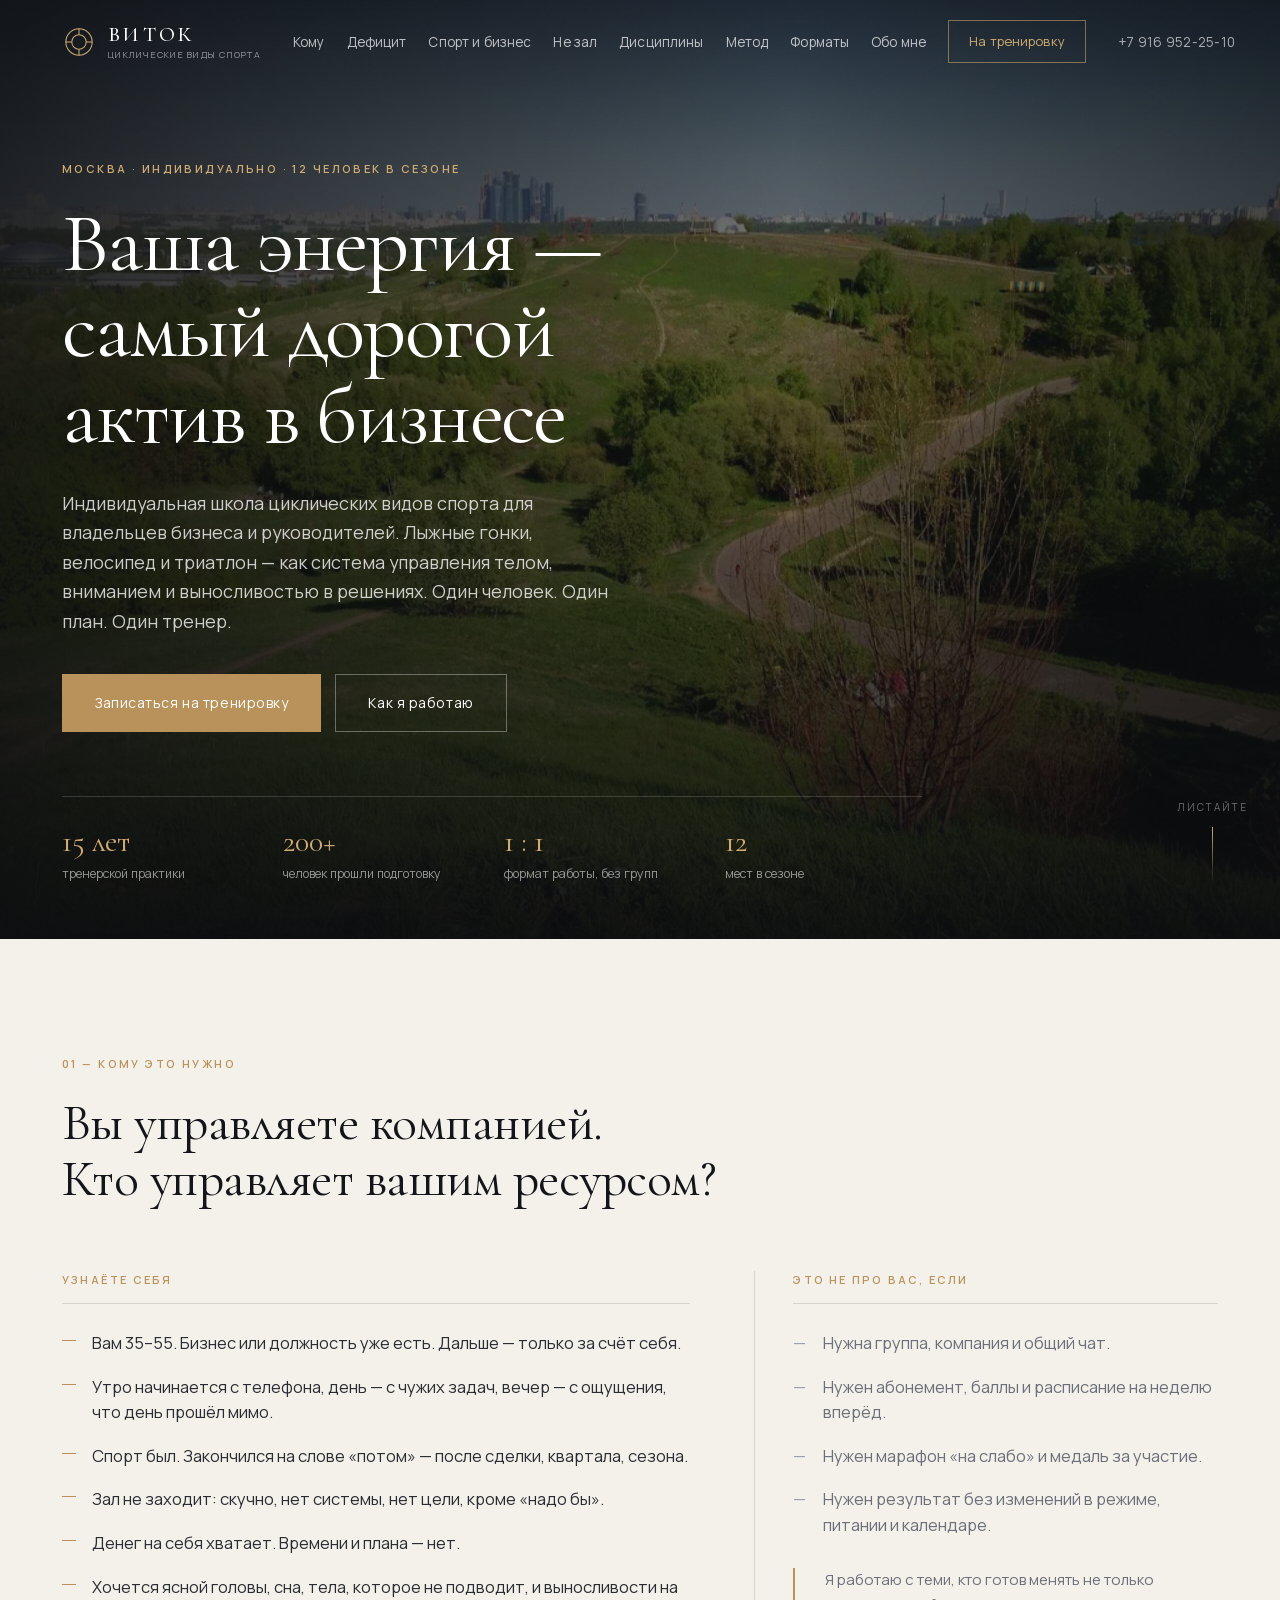
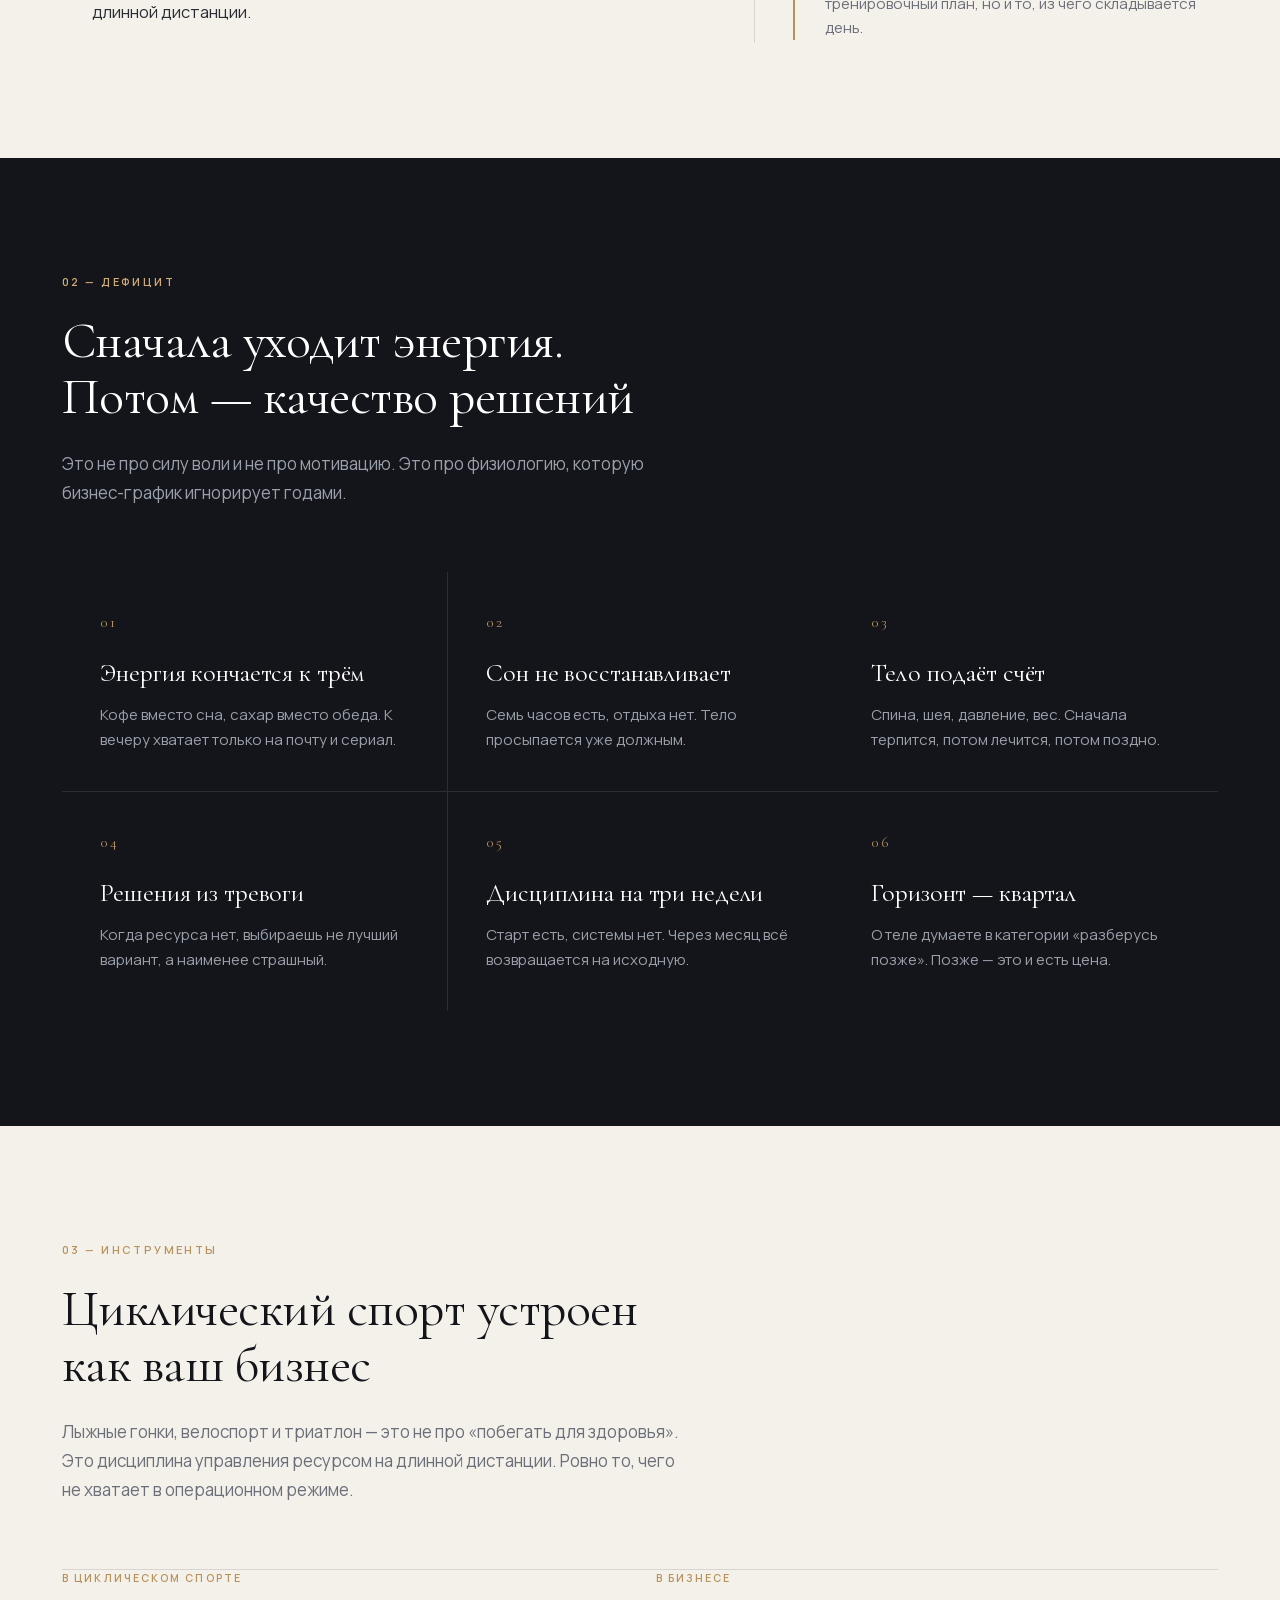
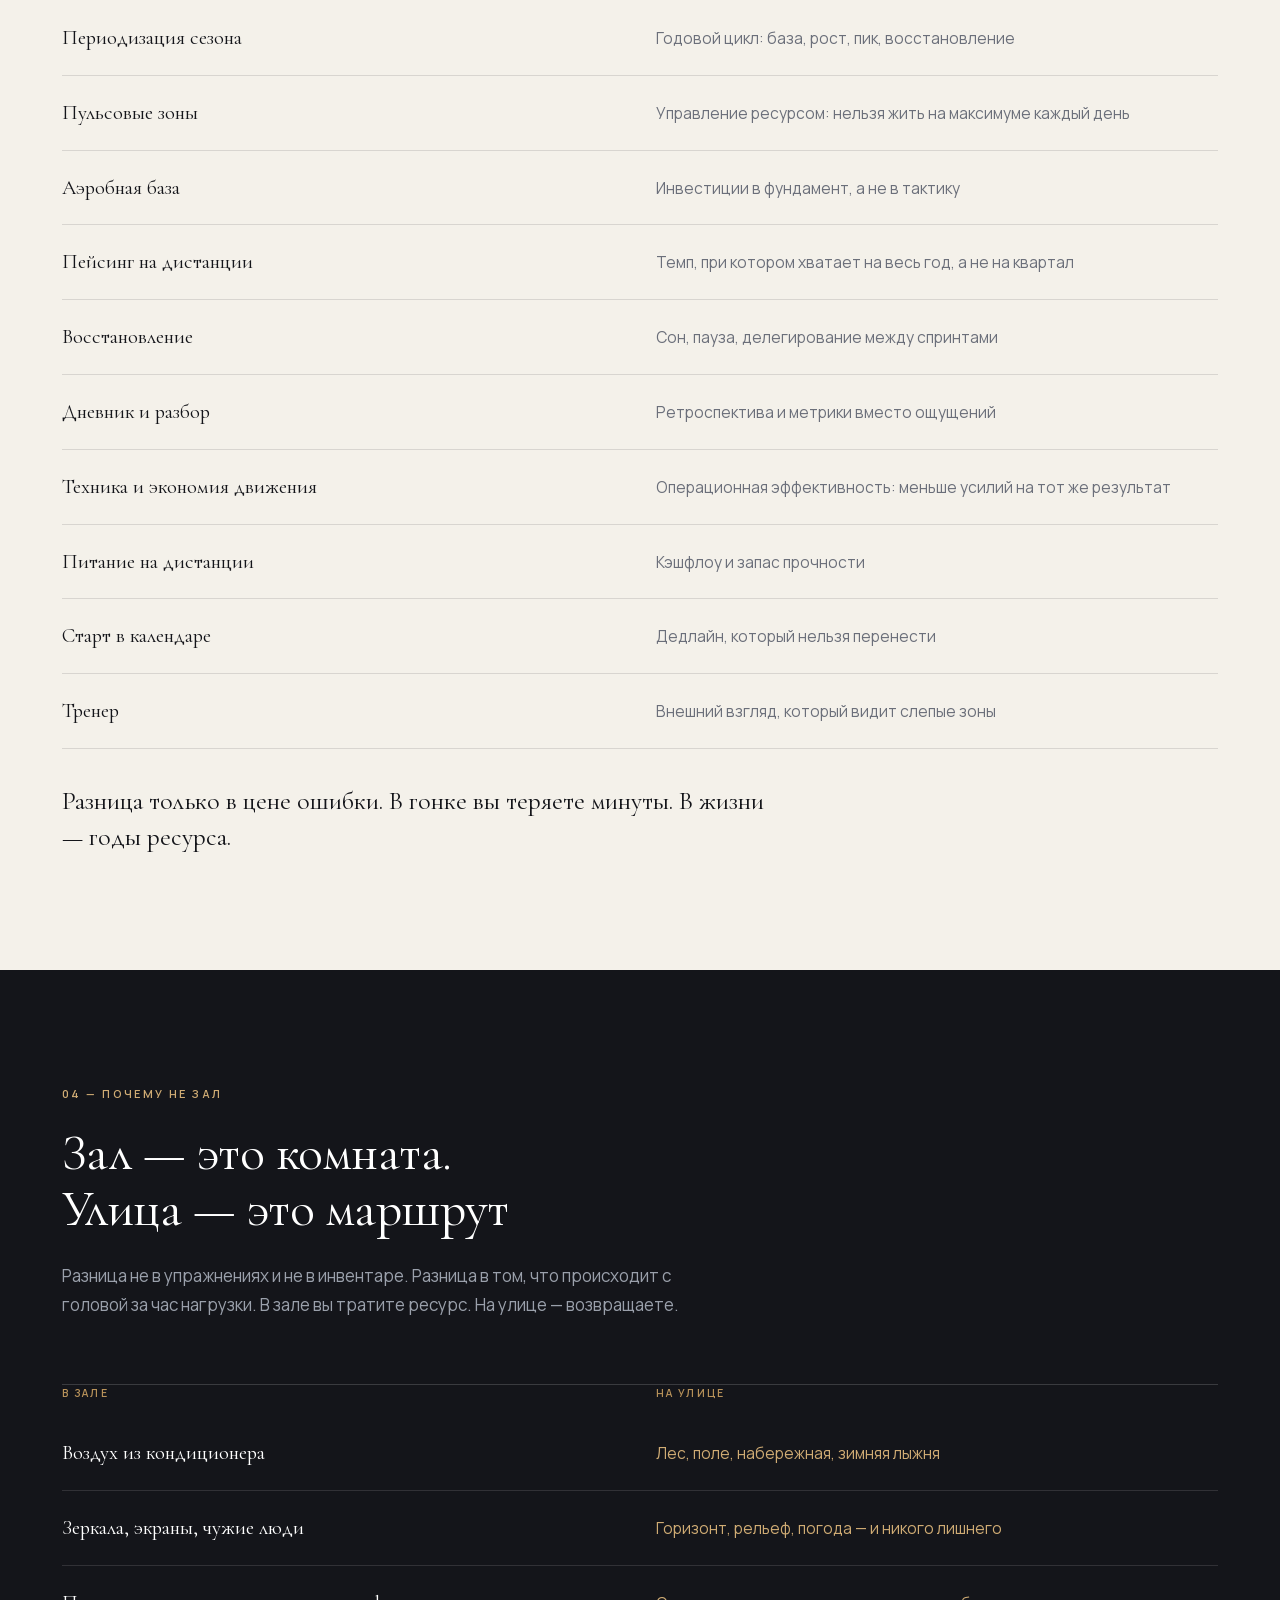
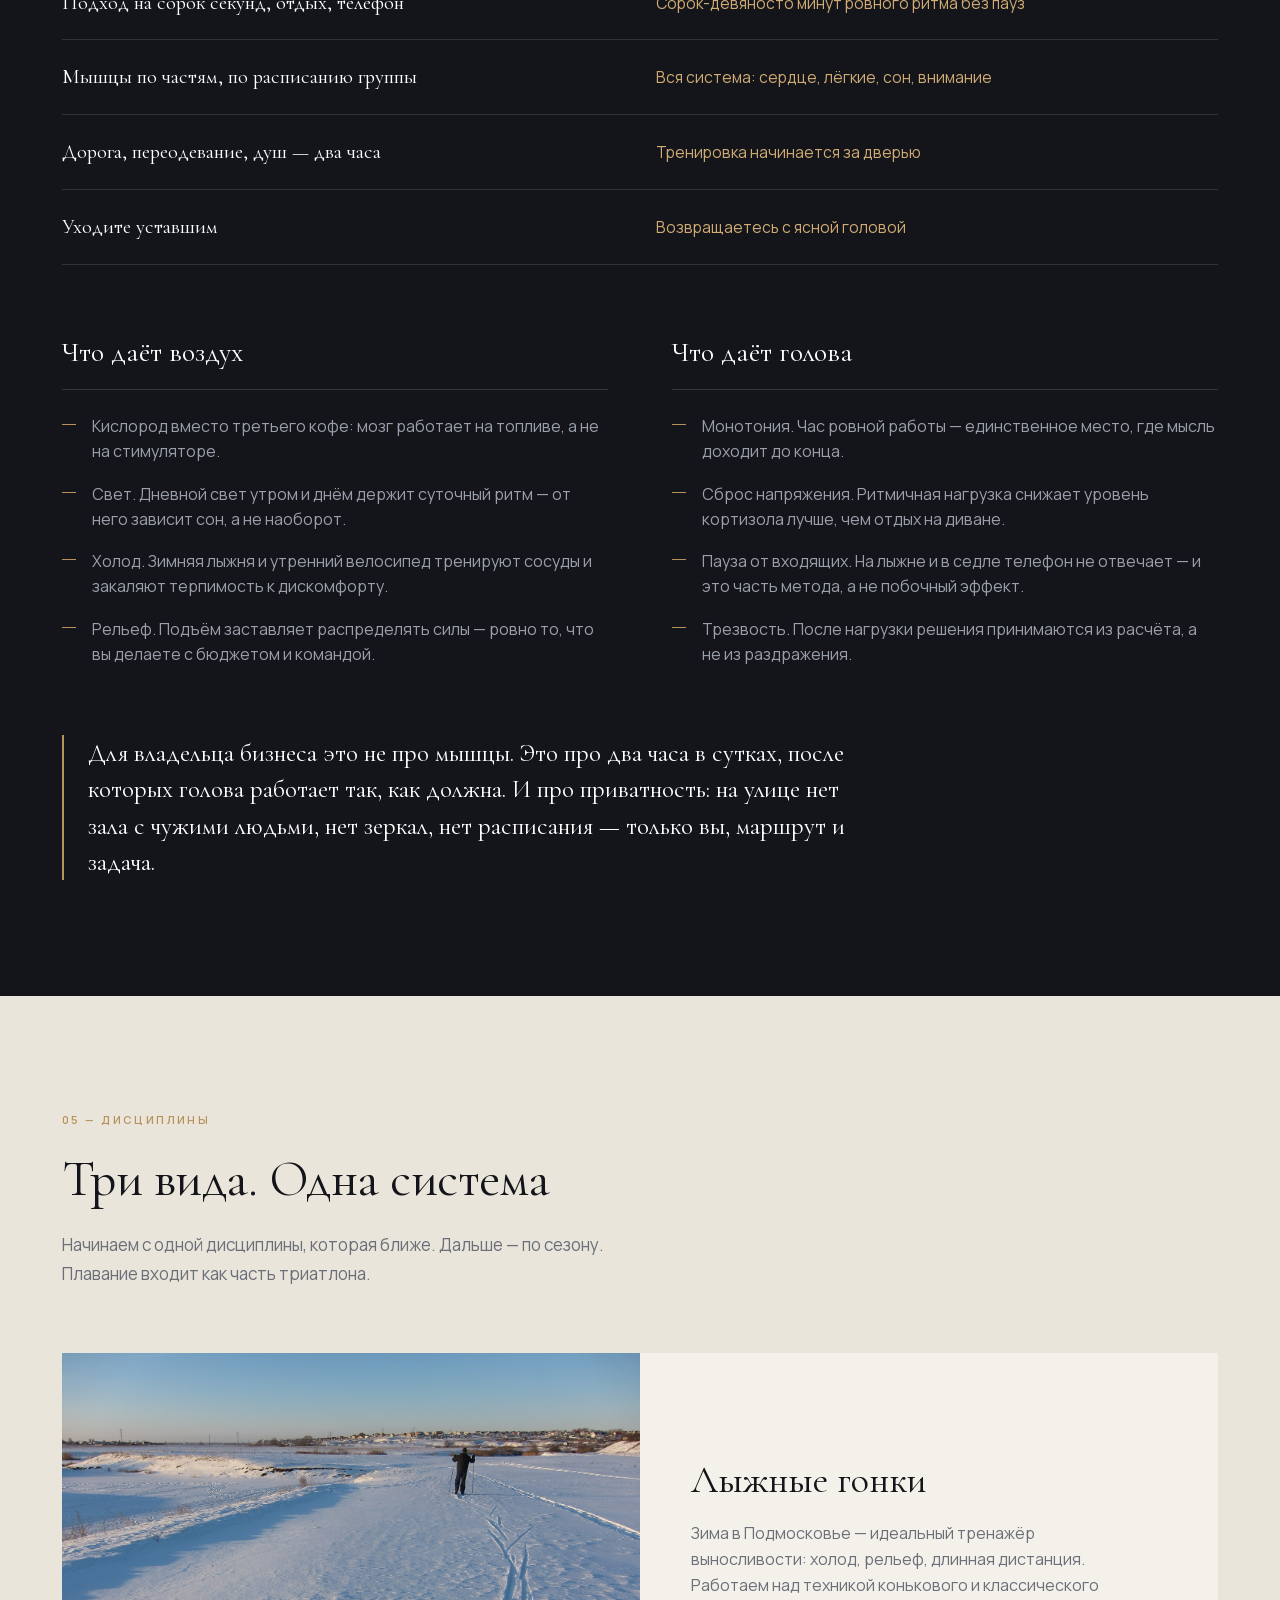
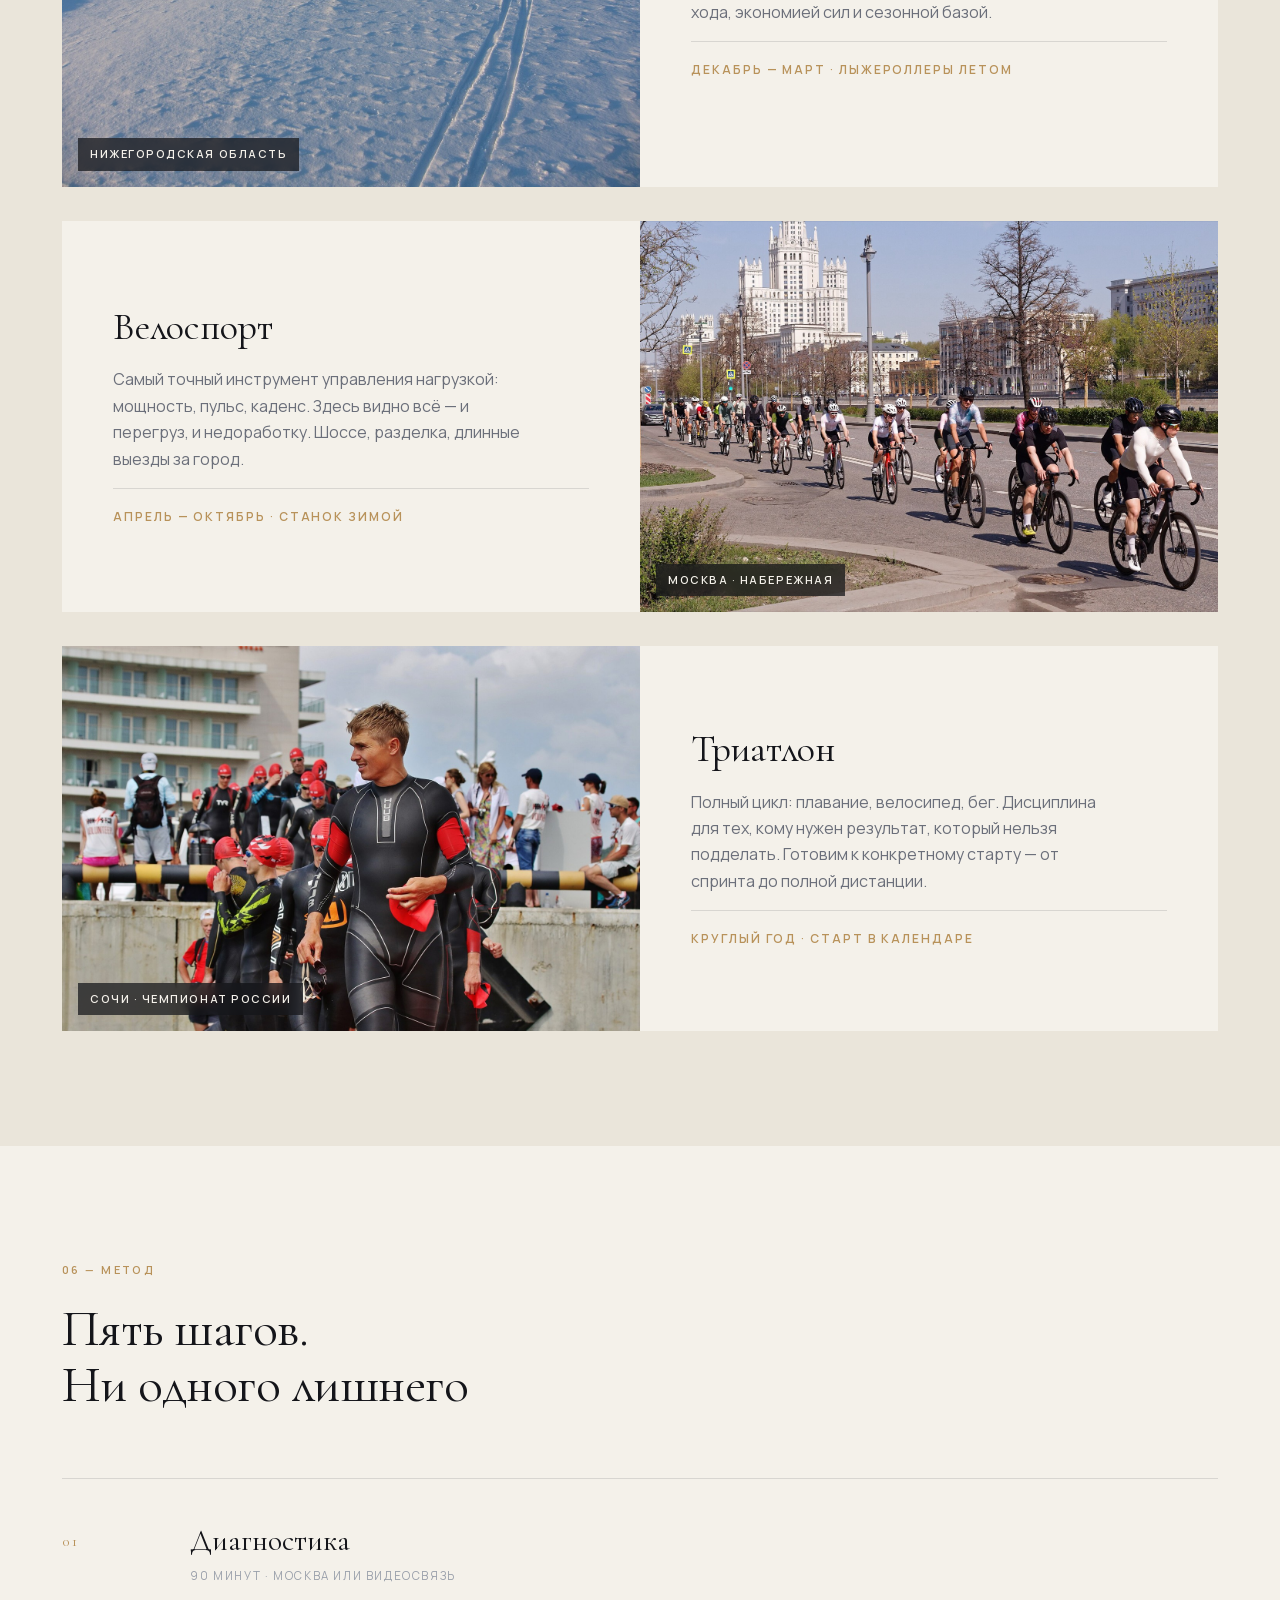
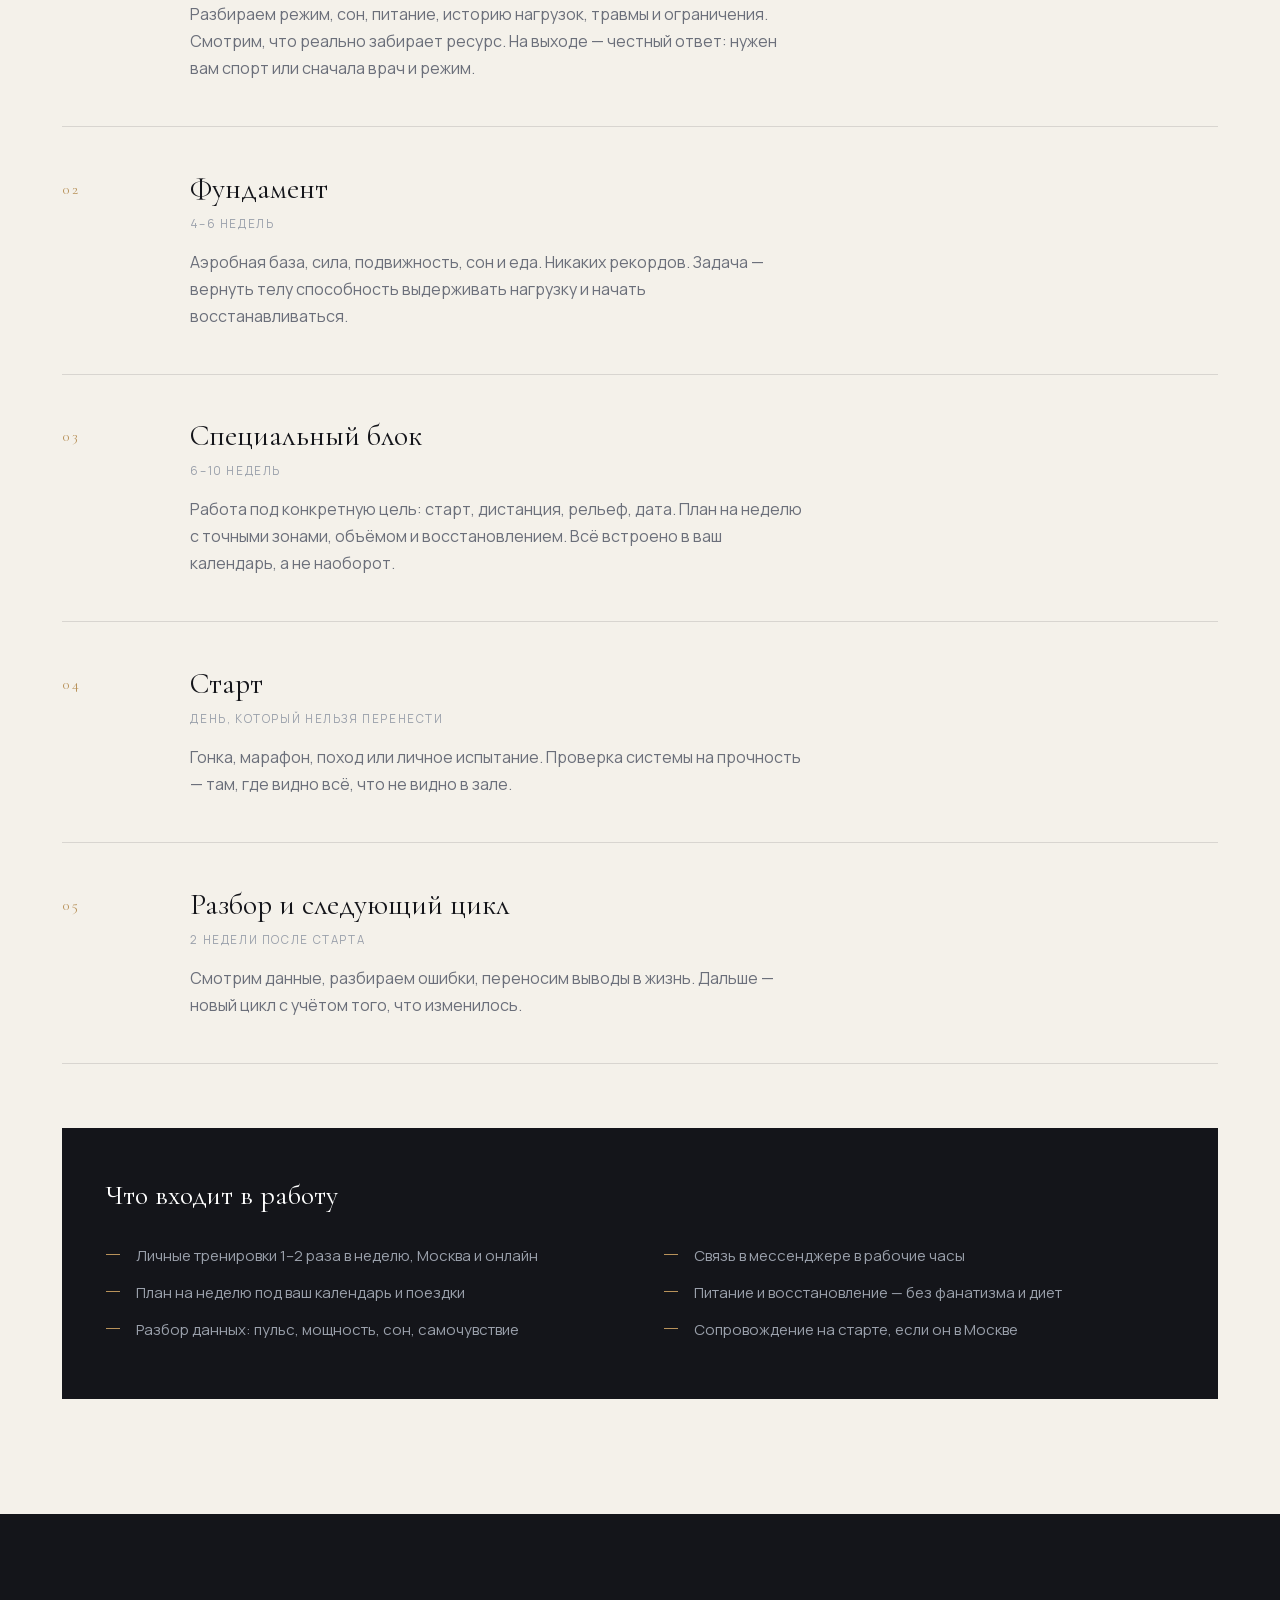
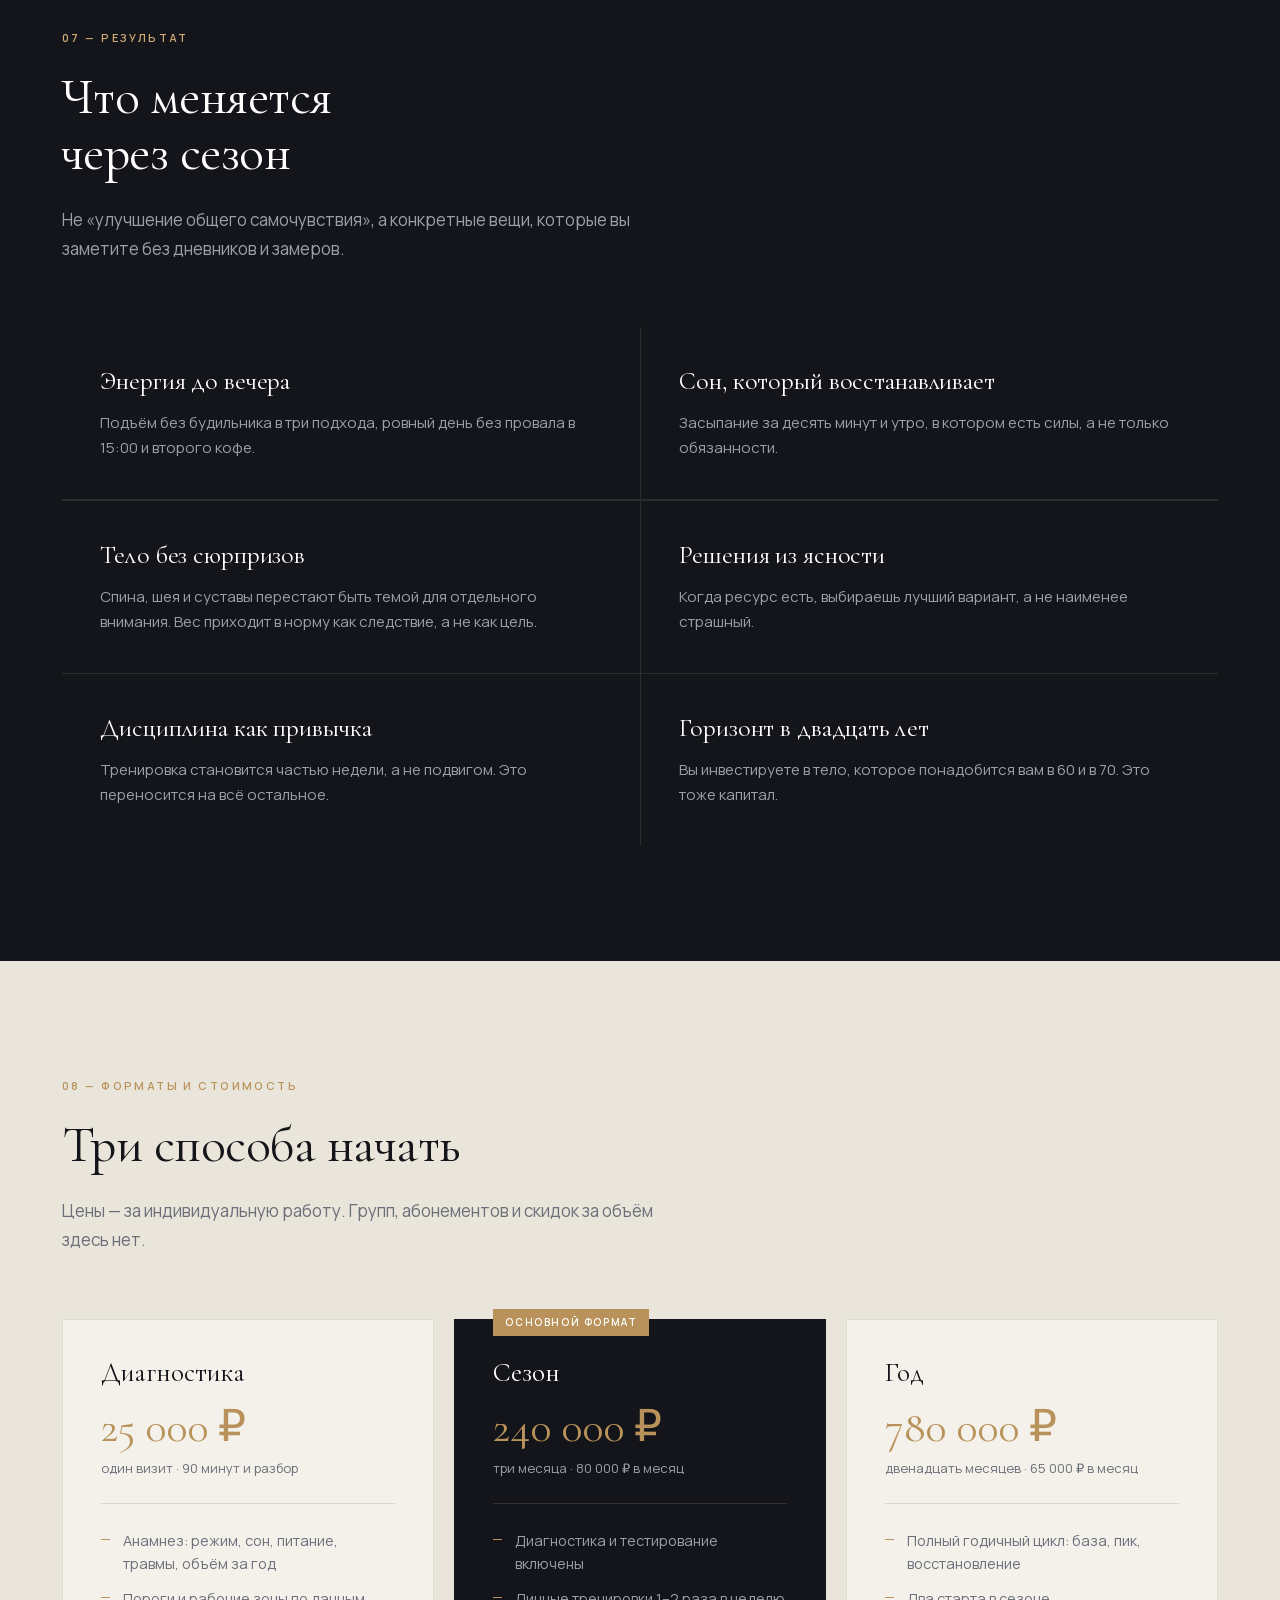
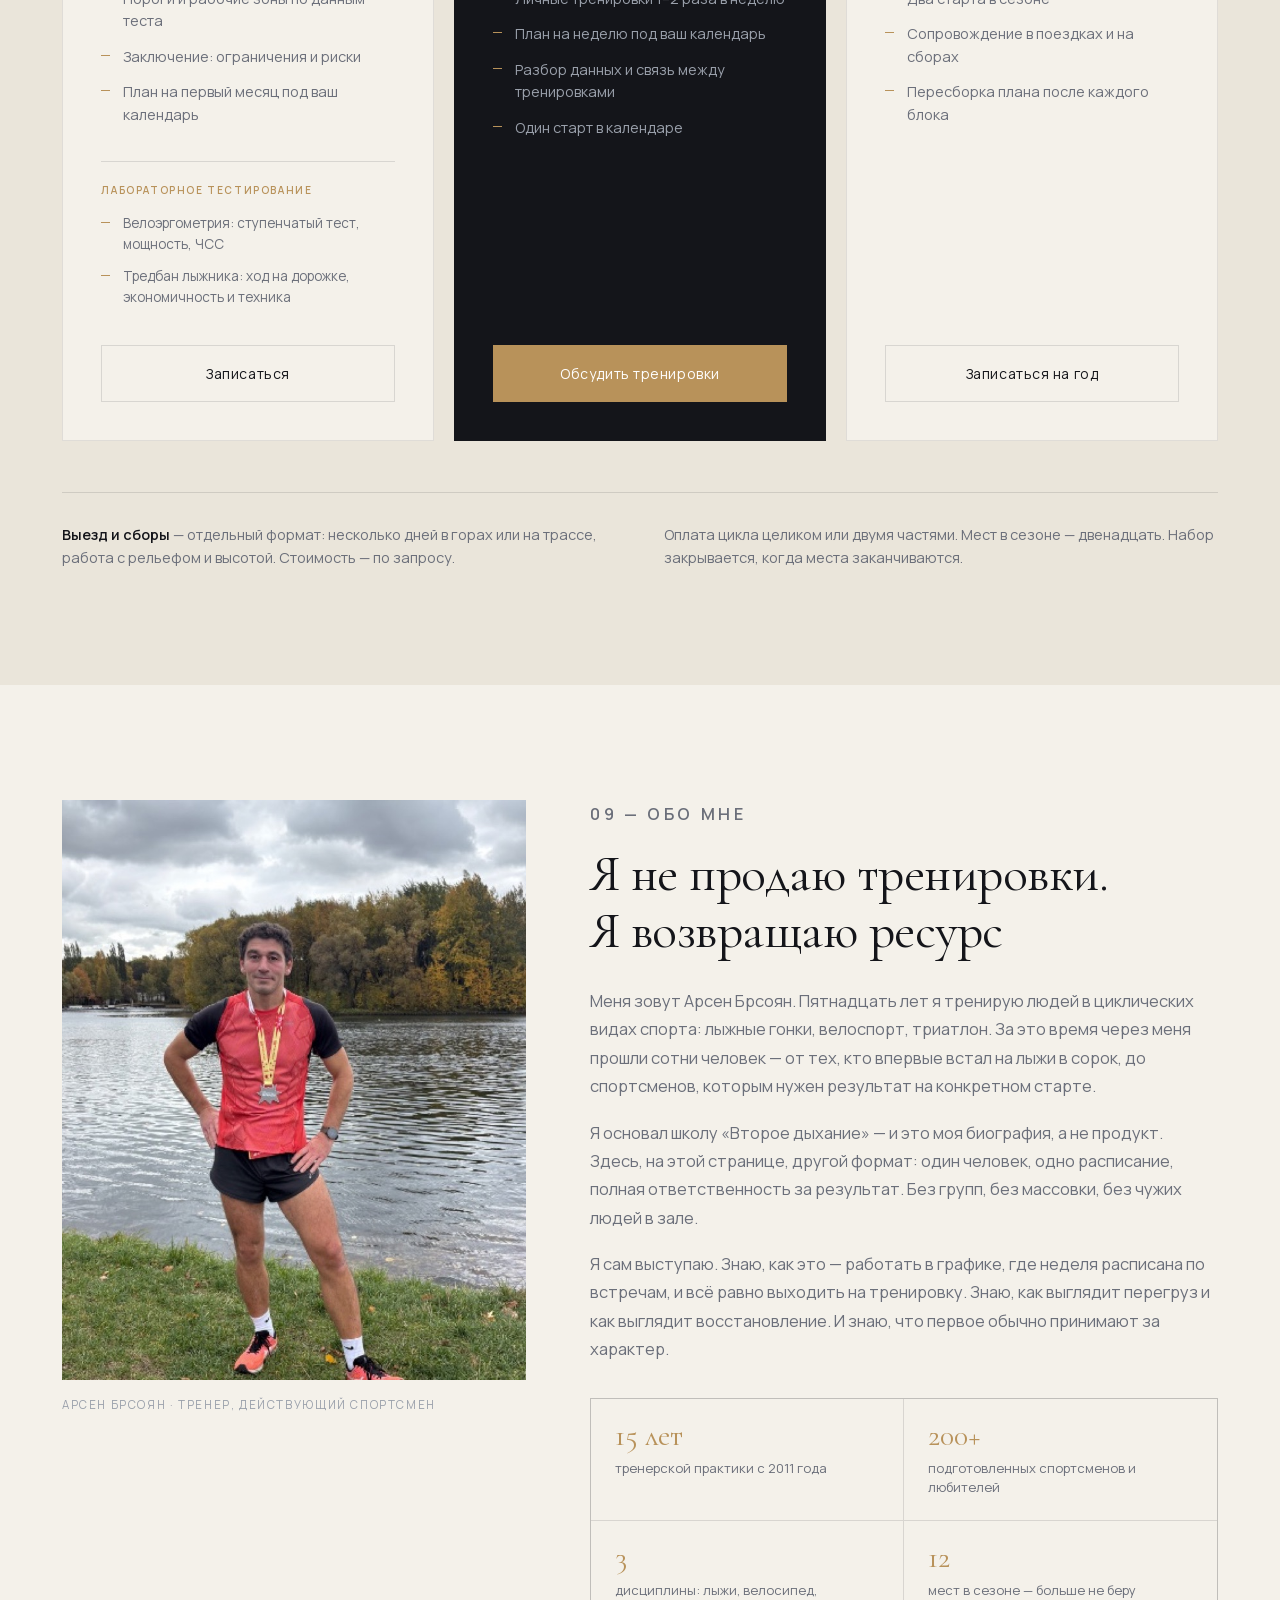
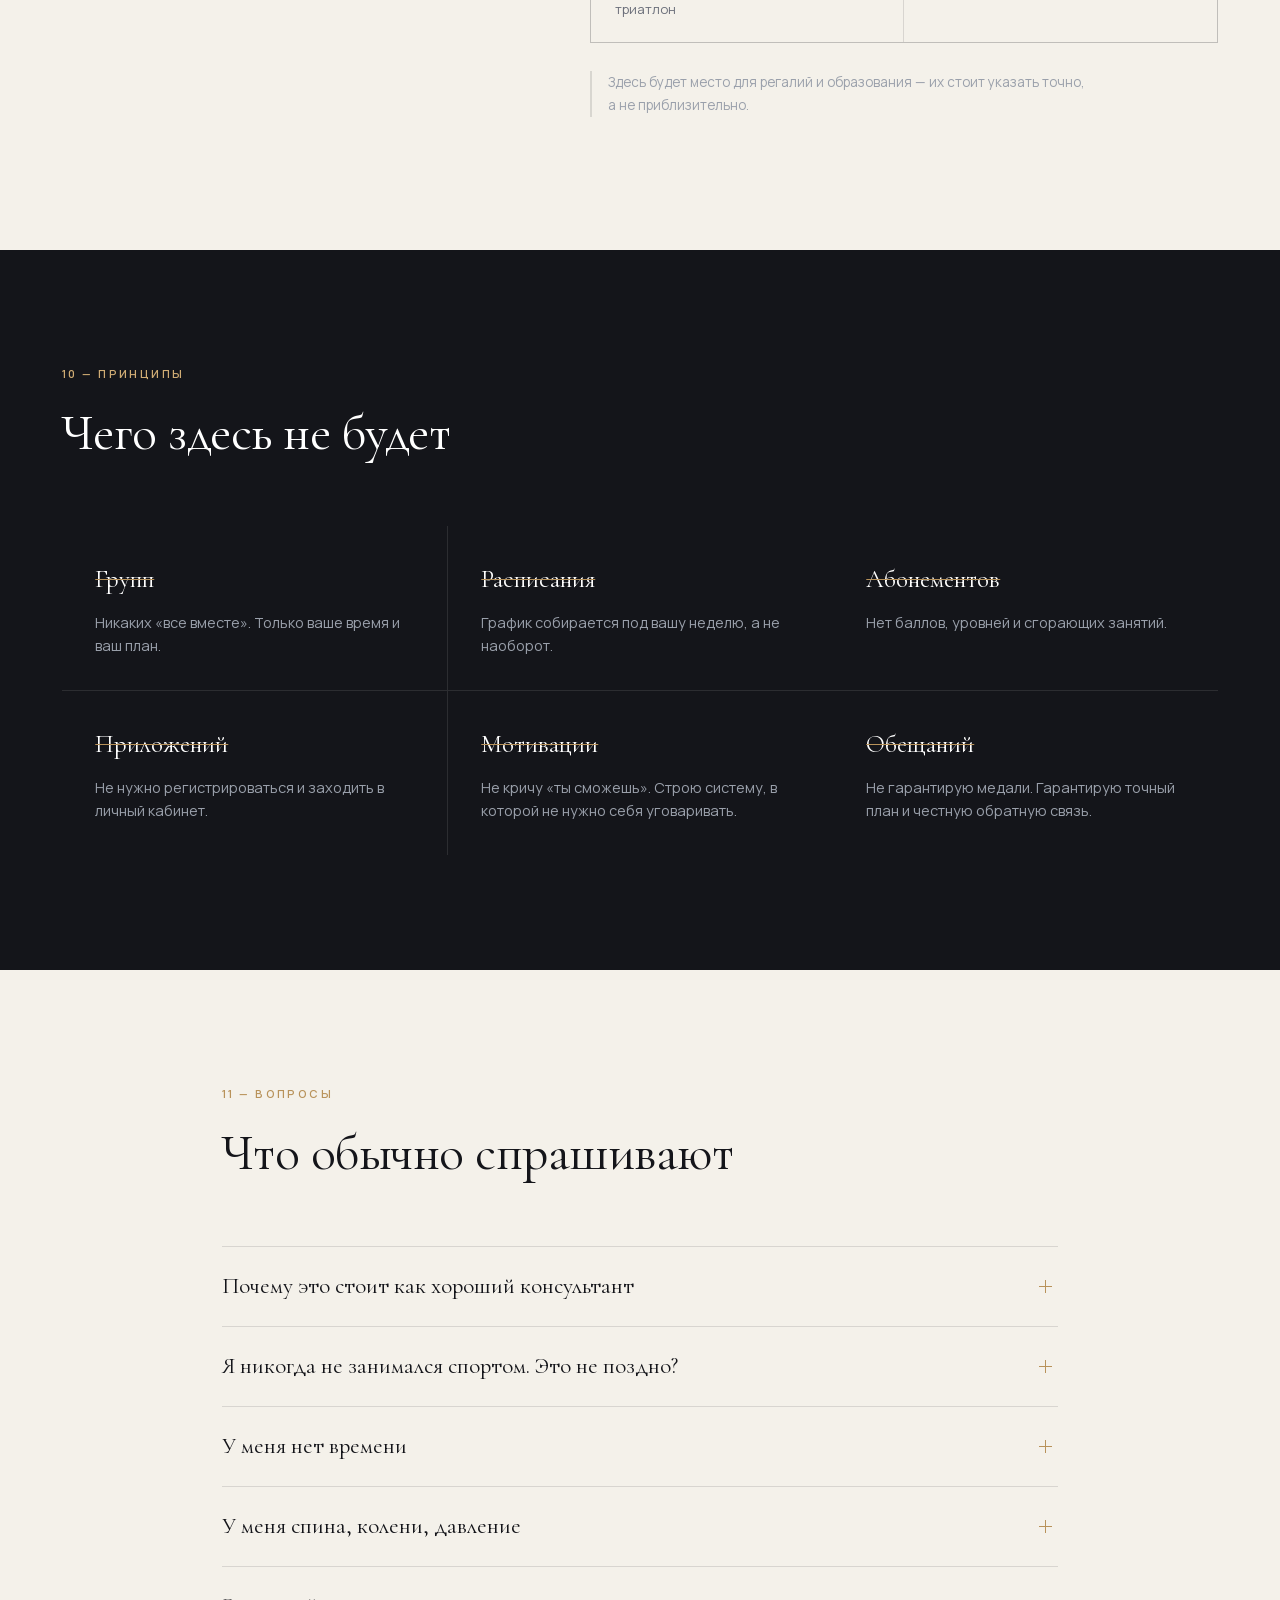
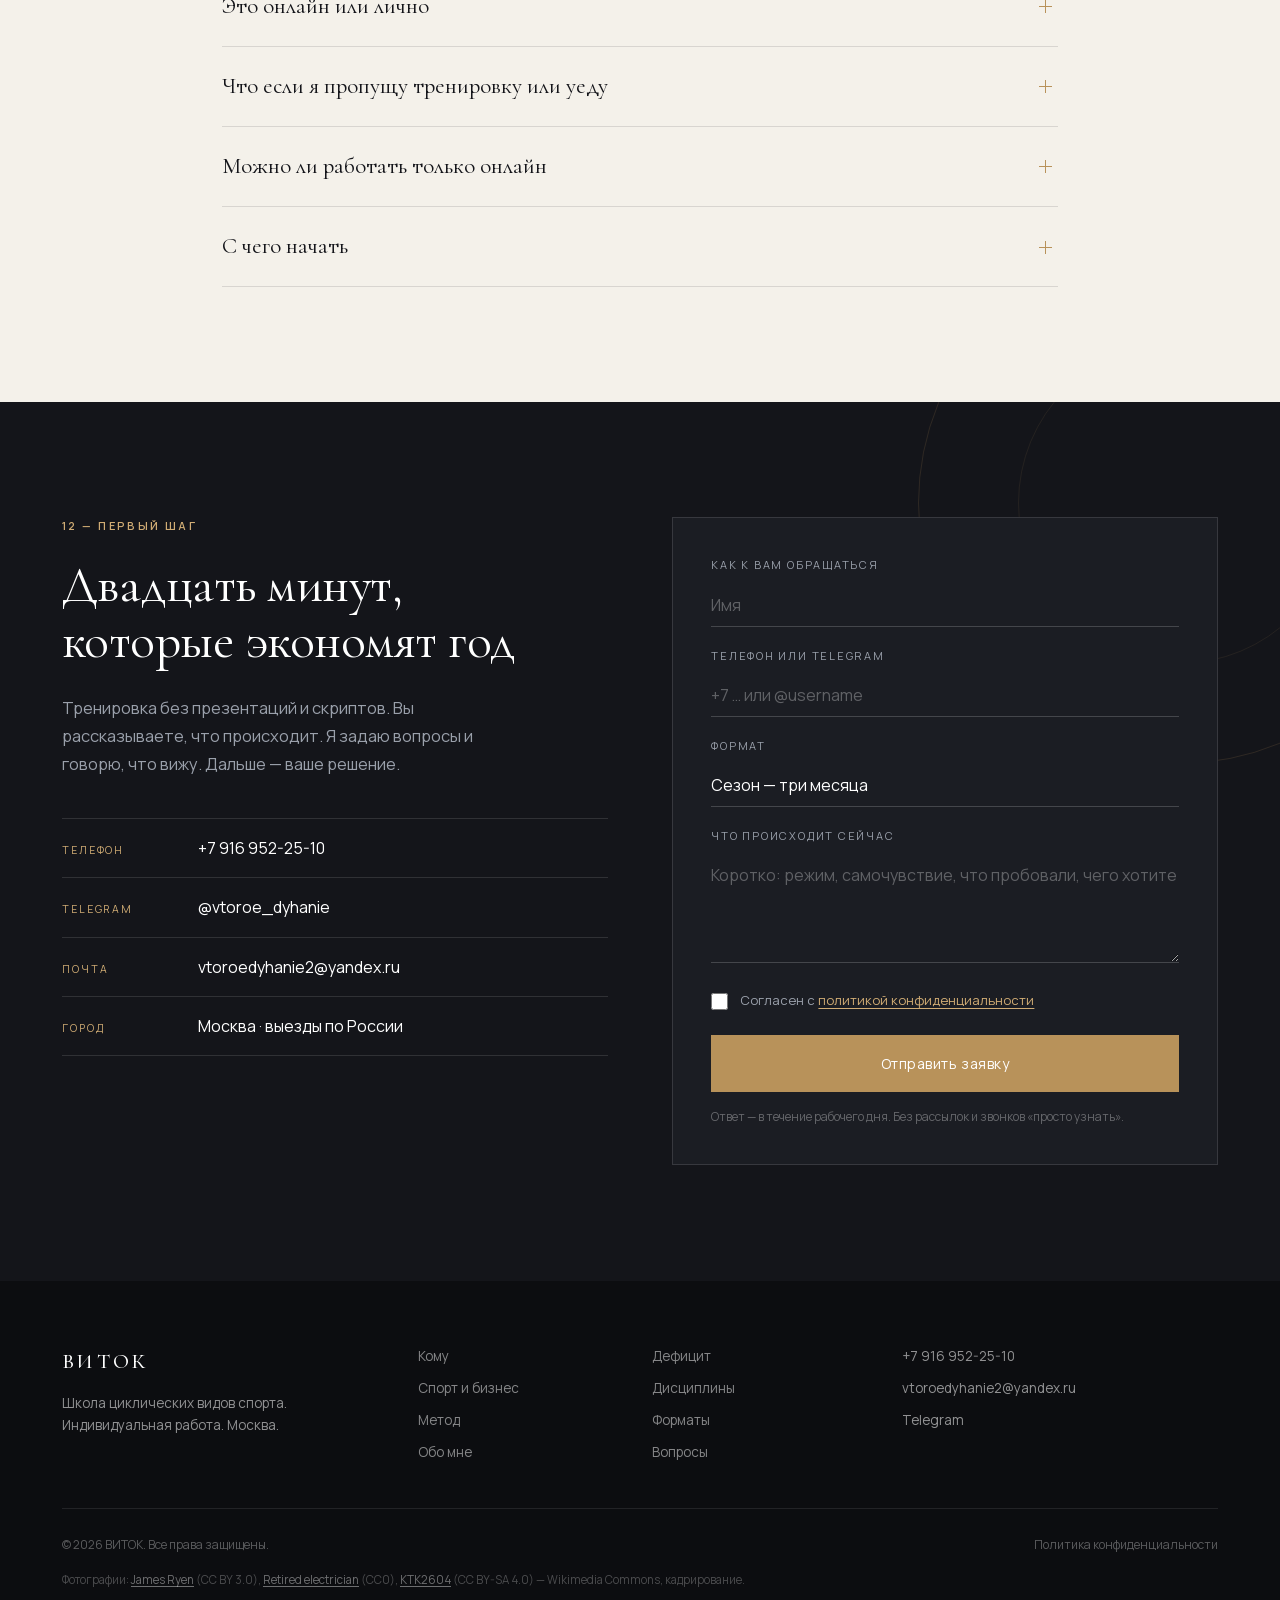
==== commit 9b5571a8: "Диагностика: убран осмотр и полевой тест, лактат из велоэргометрии" ====
--- a/index.html
+++ b/index.html
@@ -479,7 +479,6 @@
           <p class="price__term">один визит · 90 минут и разбор</p>
           <ul class="price__list">
             <li>Анамнез: режим, сон, питание, травмы, объём за год</li>
-            <li>Осмотр и функциональные пробы: спина, стопа, дыхание</li>
             <li>Пороги и рабочие зоны по данным теста</li>
             <li>Заключение: ограничения и риски</li>
             <li>План на первый месяц под ваш календарь</li>
@@ -488,9 +487,8 @@
           <div class="price__sub">
             <p class="price__sub-title">Лабораторное тестирование</p>
             <ul class="price__list price__list--sub">
-              <li>Велоэргометрия: ступенчатый тест, лактат, мощность, ЧСС</li>
+              <li>Велоэргометрия: ступенчатый тест, мощность, ЧСС</li>
               <li>Тредбан лыжника: ход на дорожке, экономичность и техника</li>
-              <li>Тестирование спортсмена: полевой тест на трассе, сверка с лабораторией</li>
             </ul>
           </div>
 
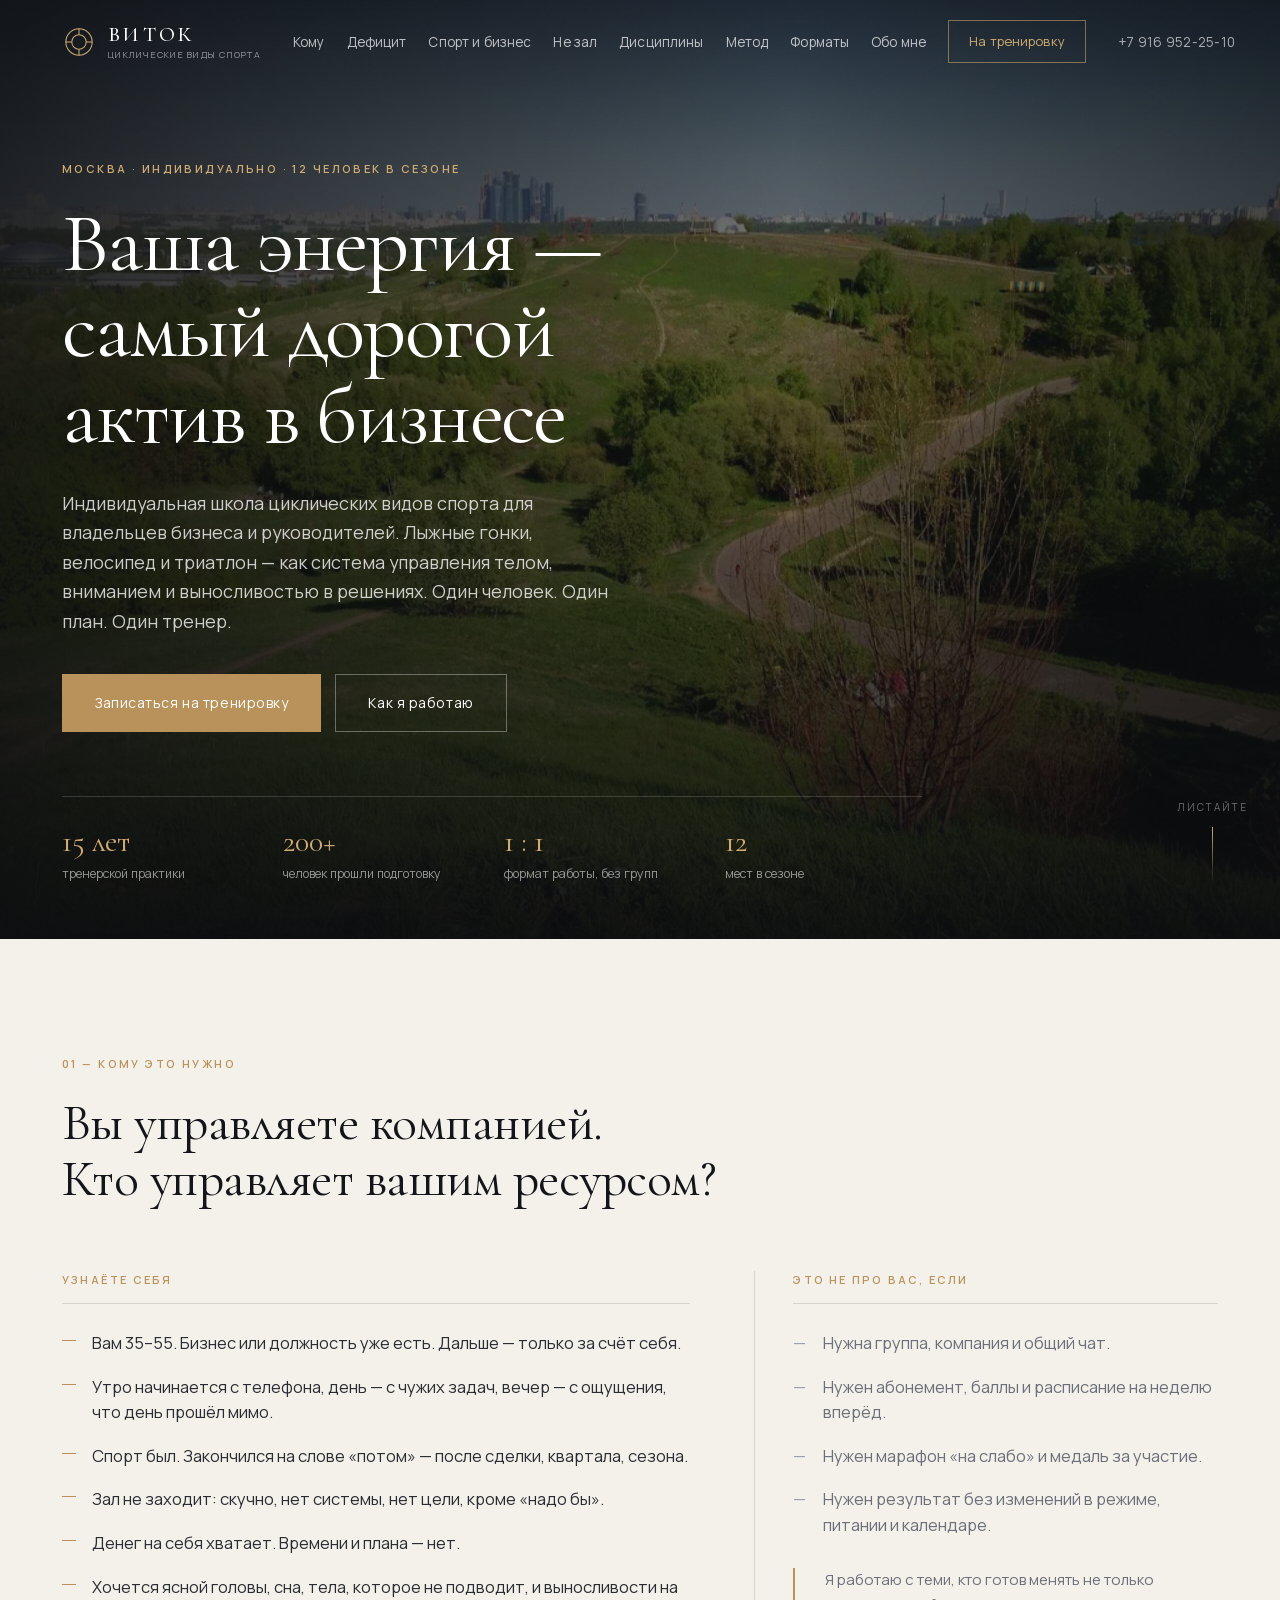
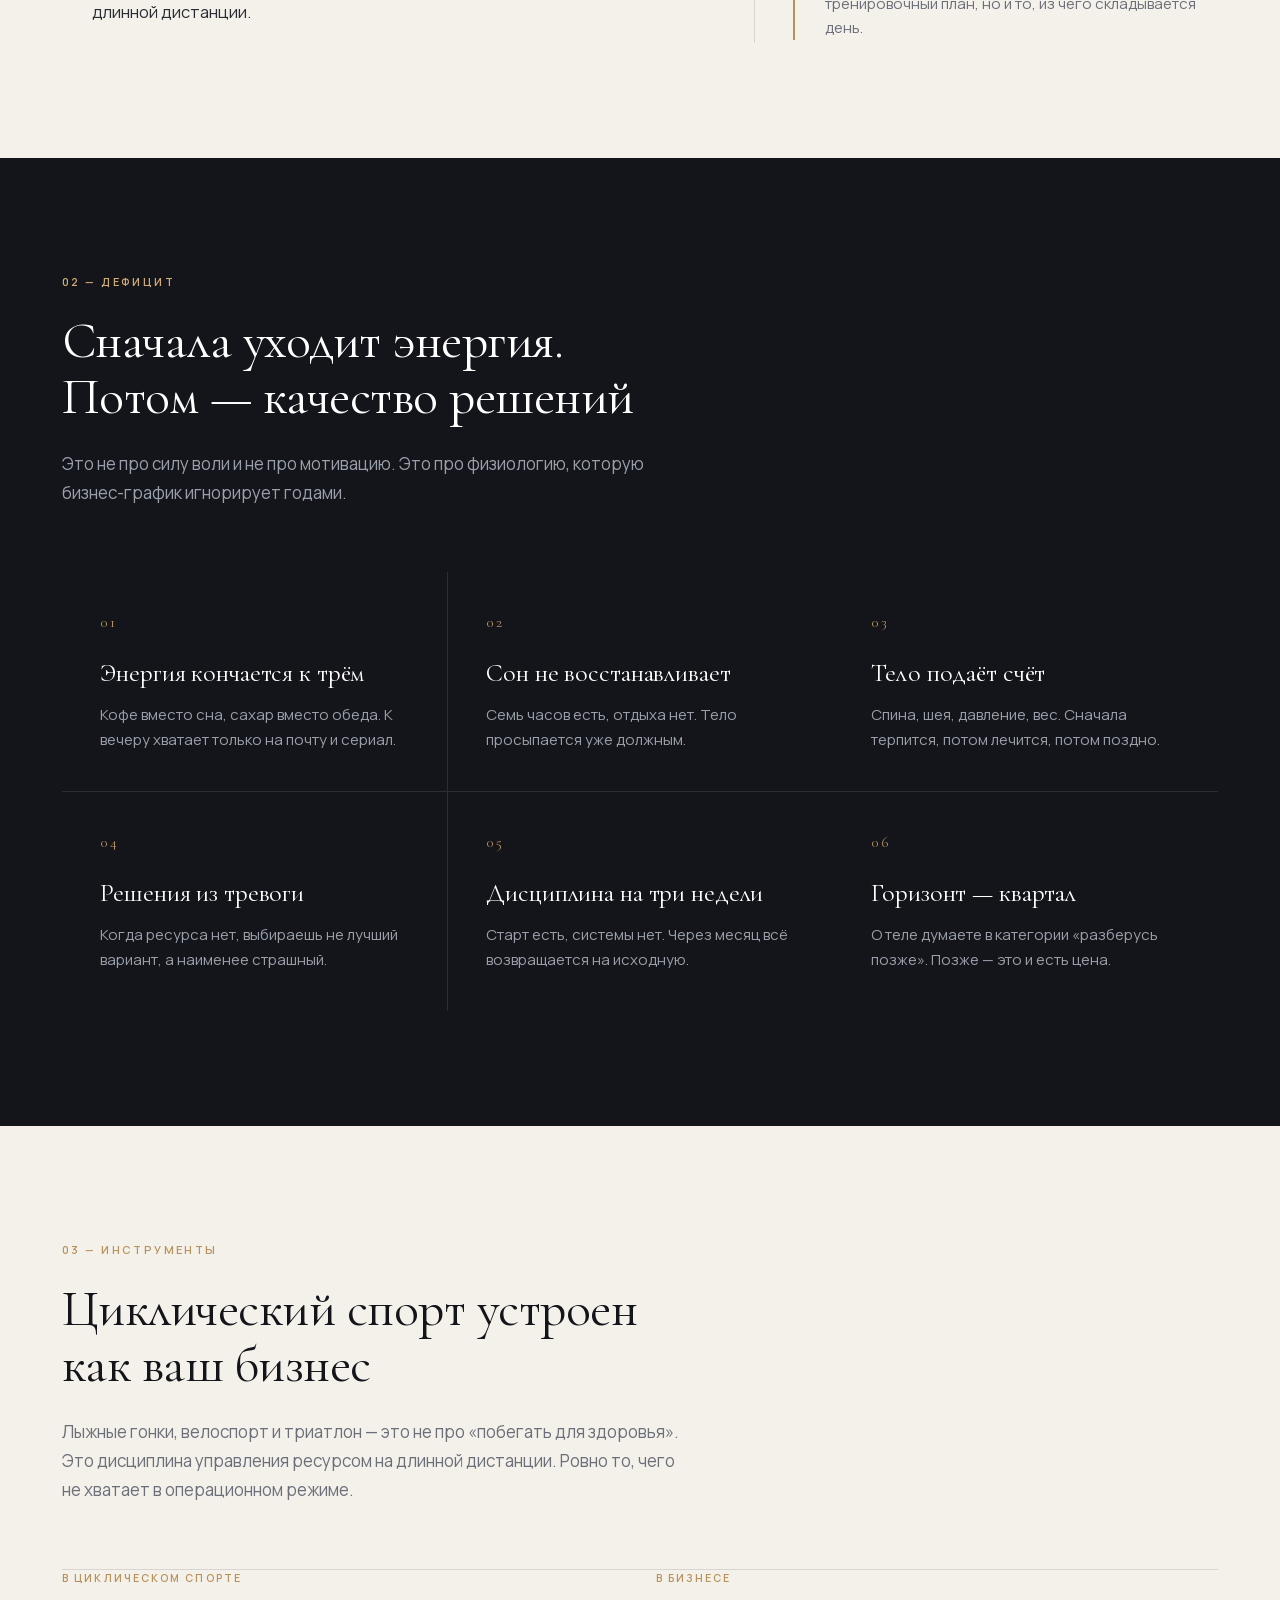
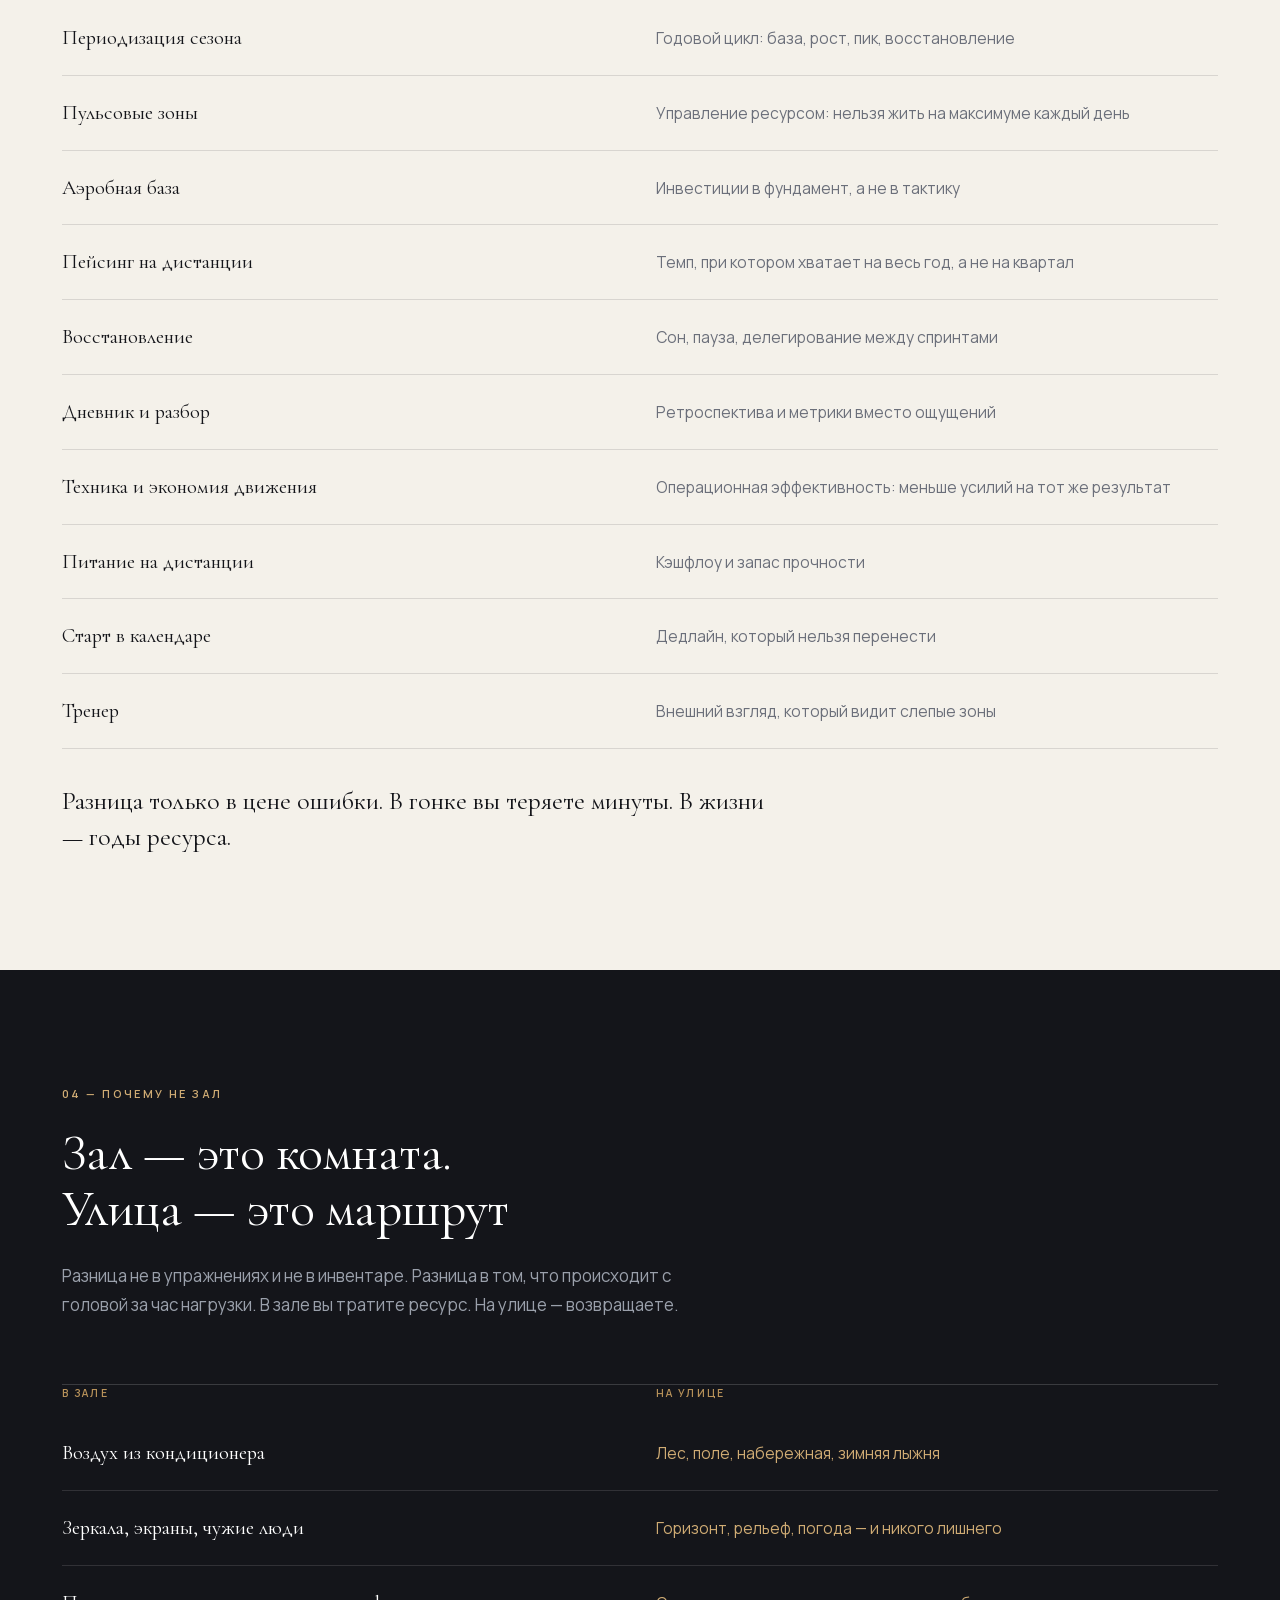
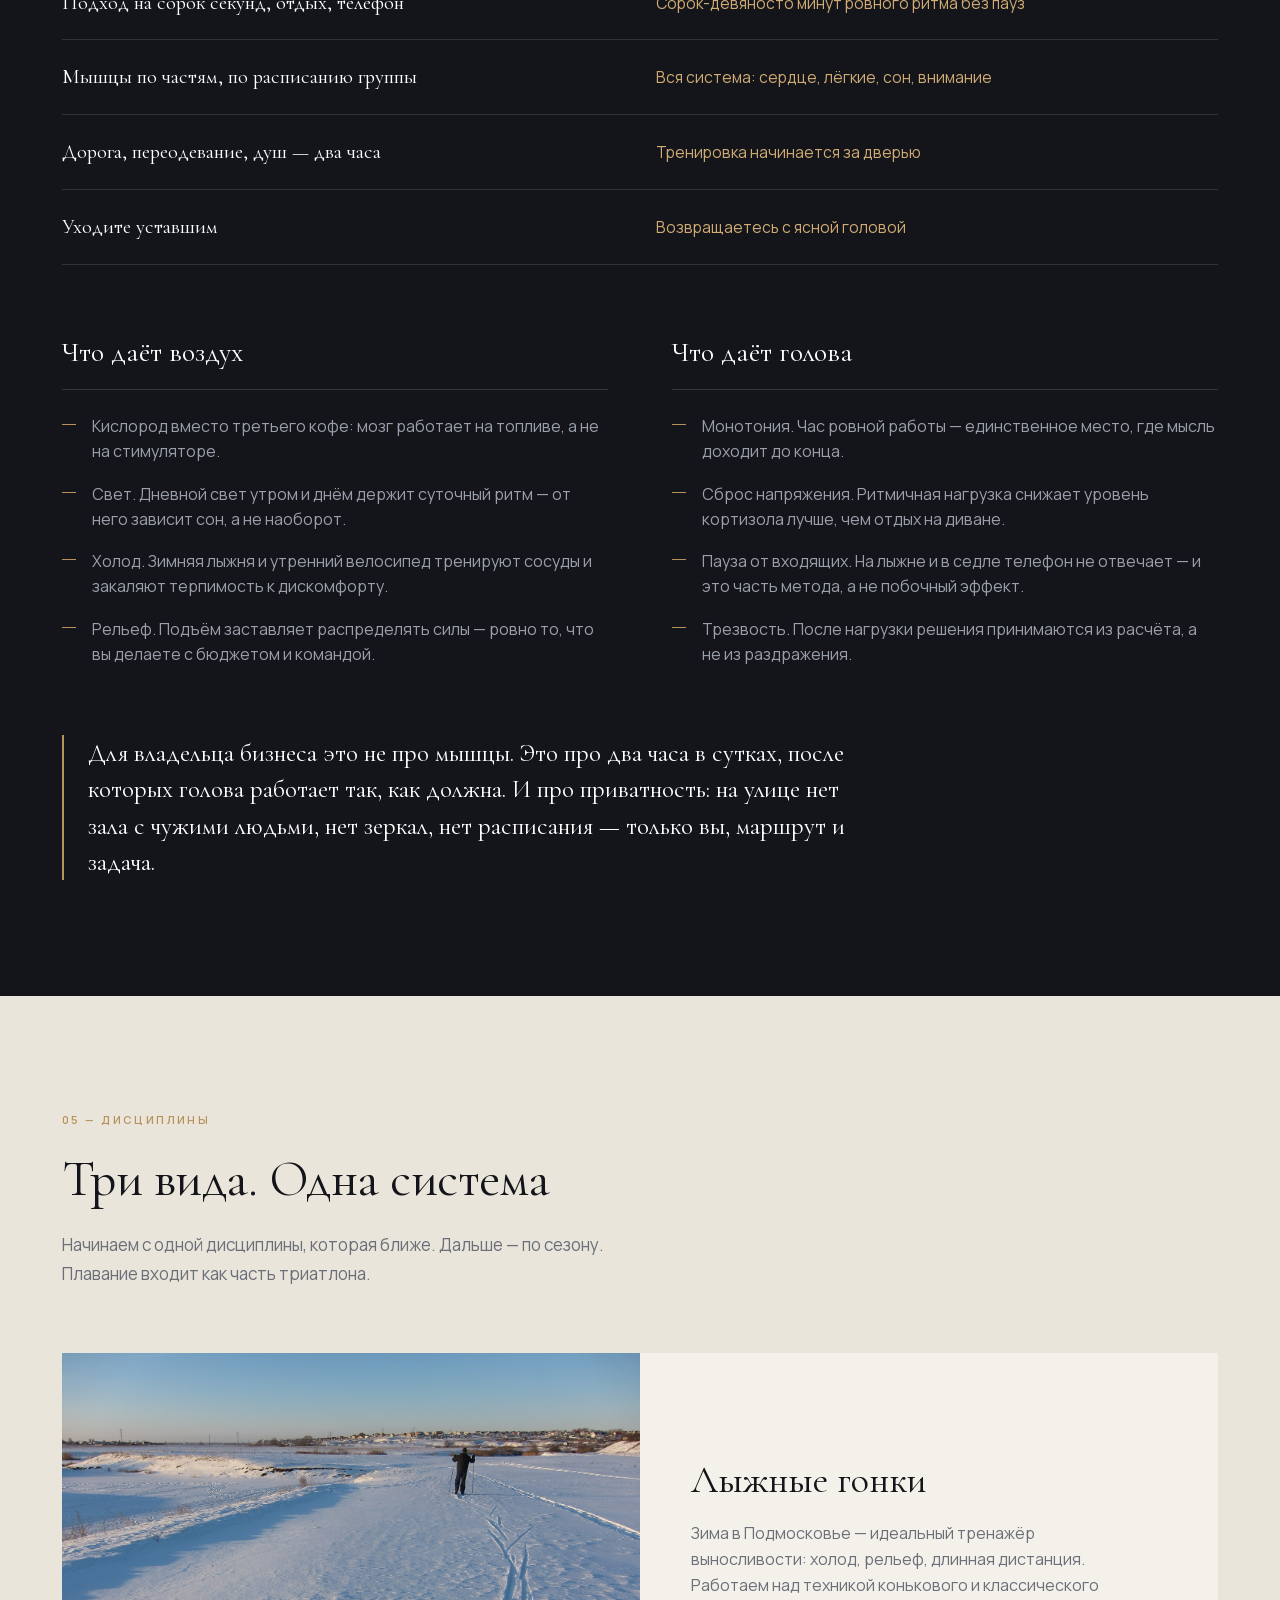
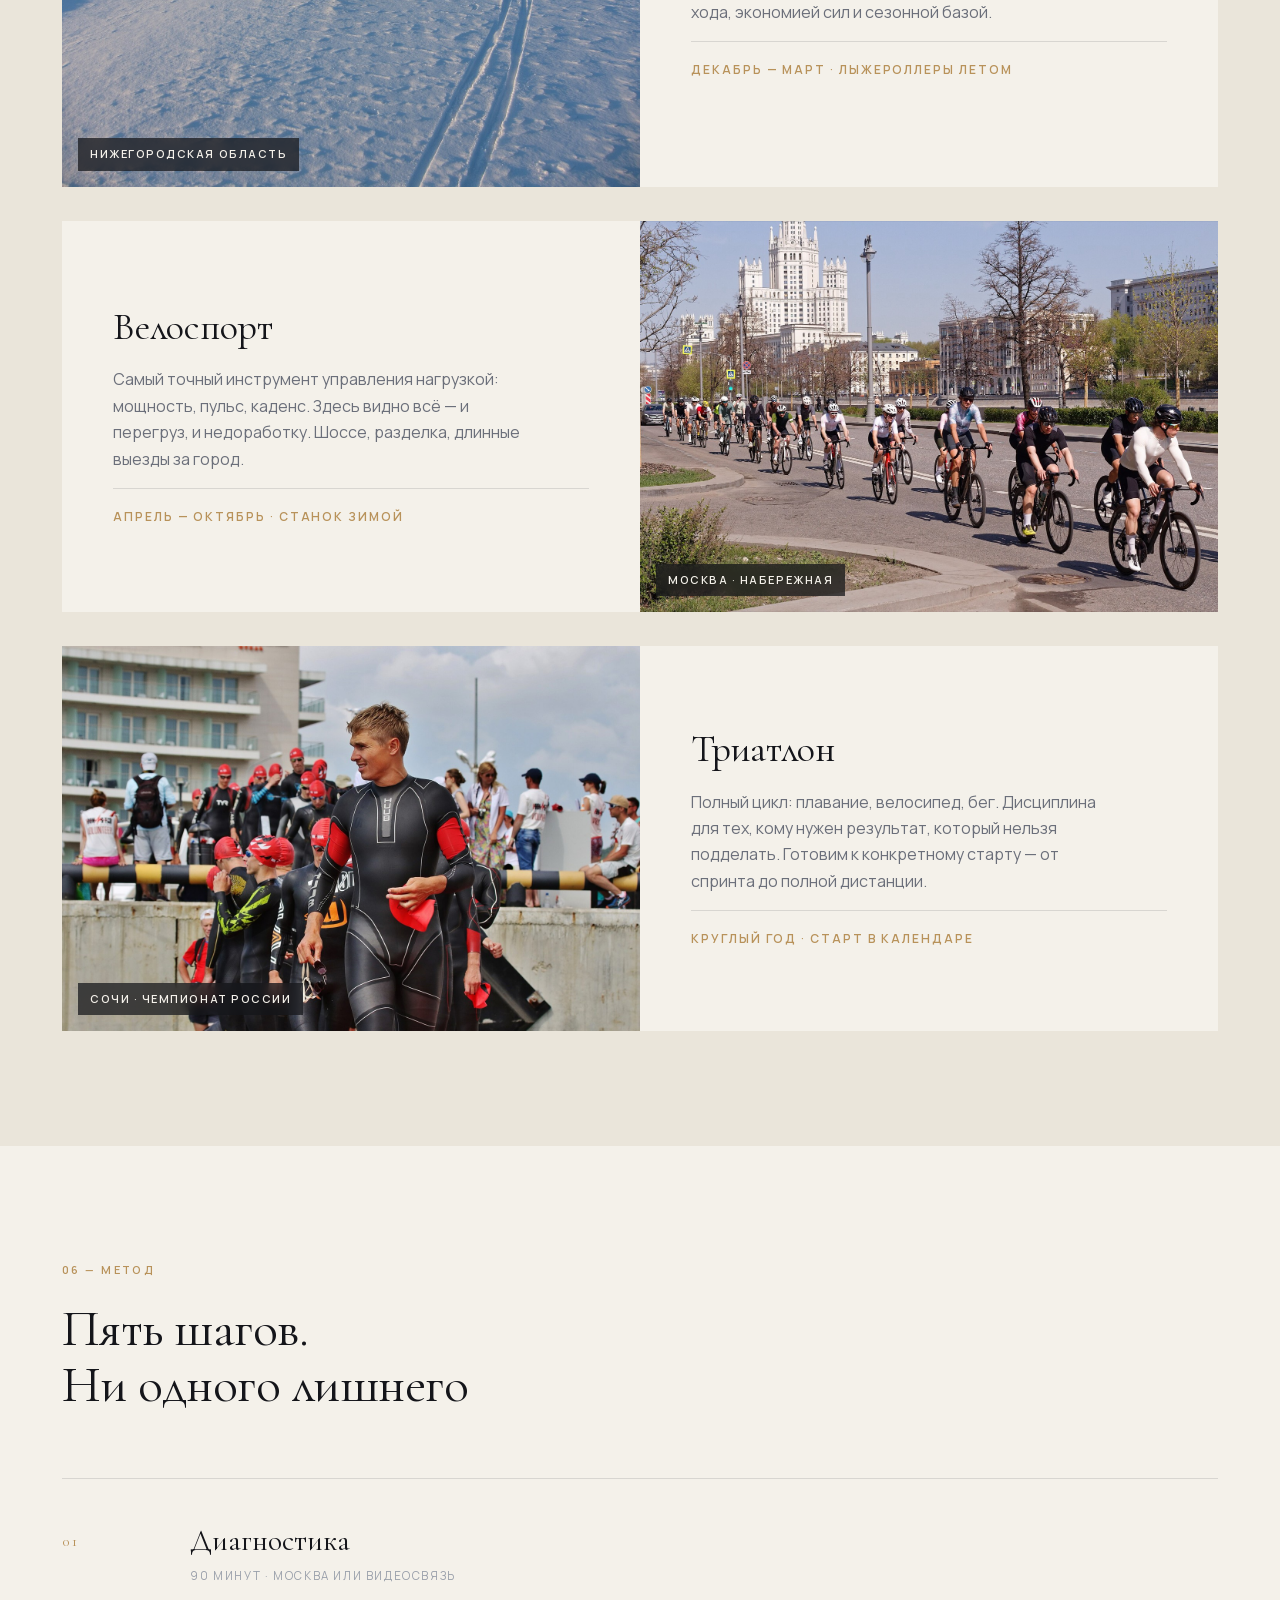
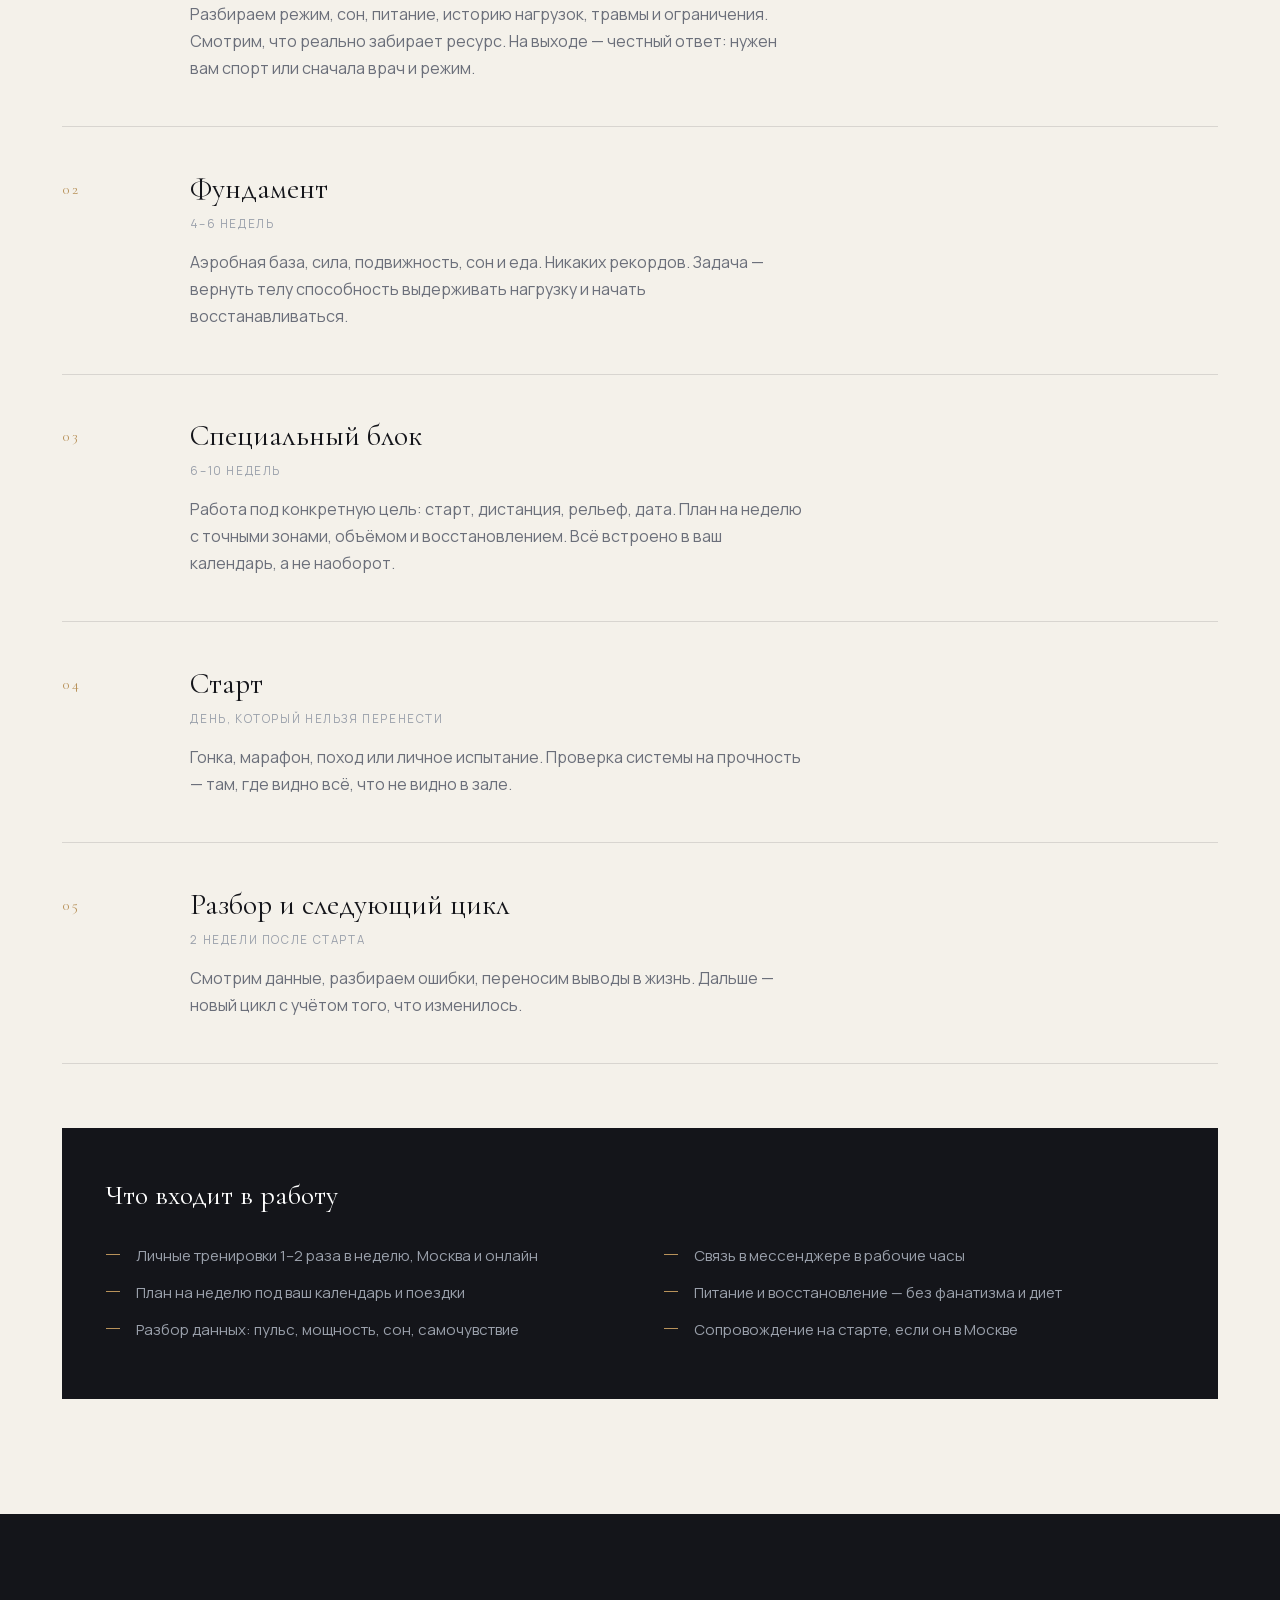
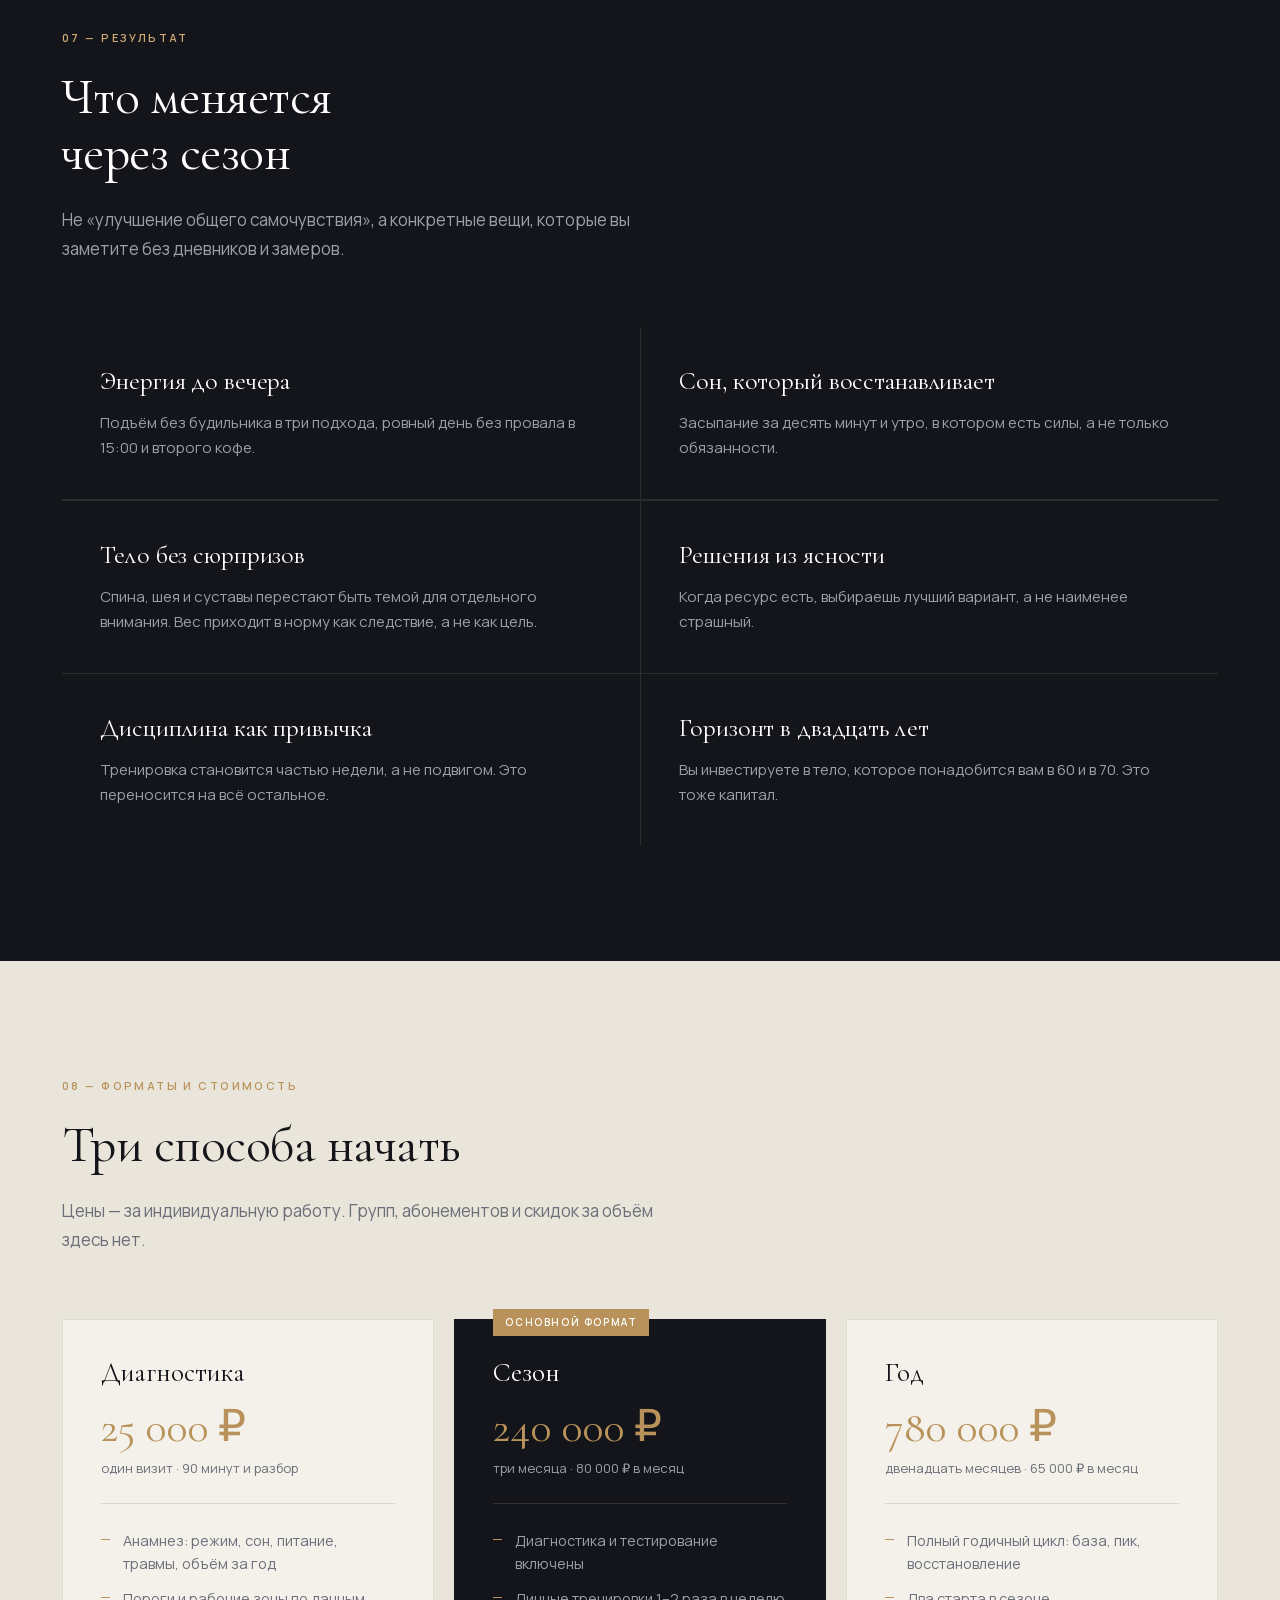
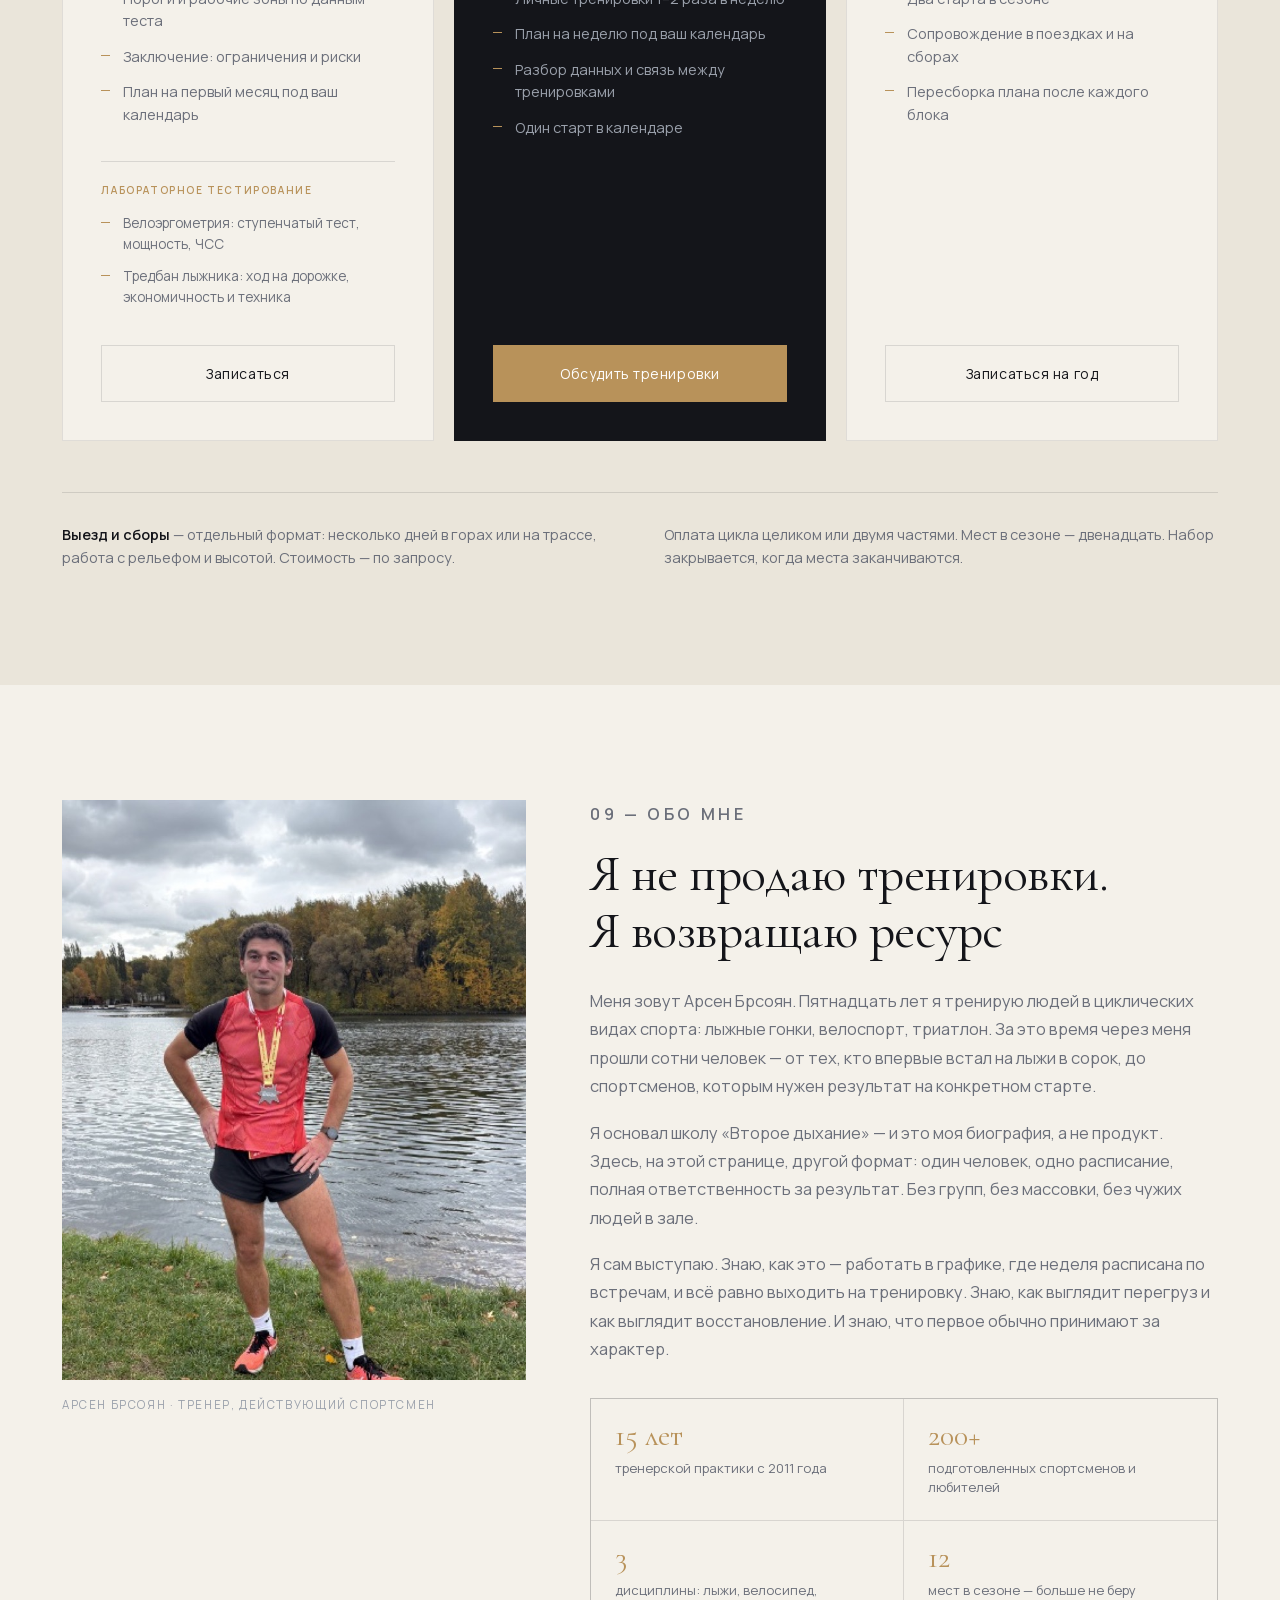
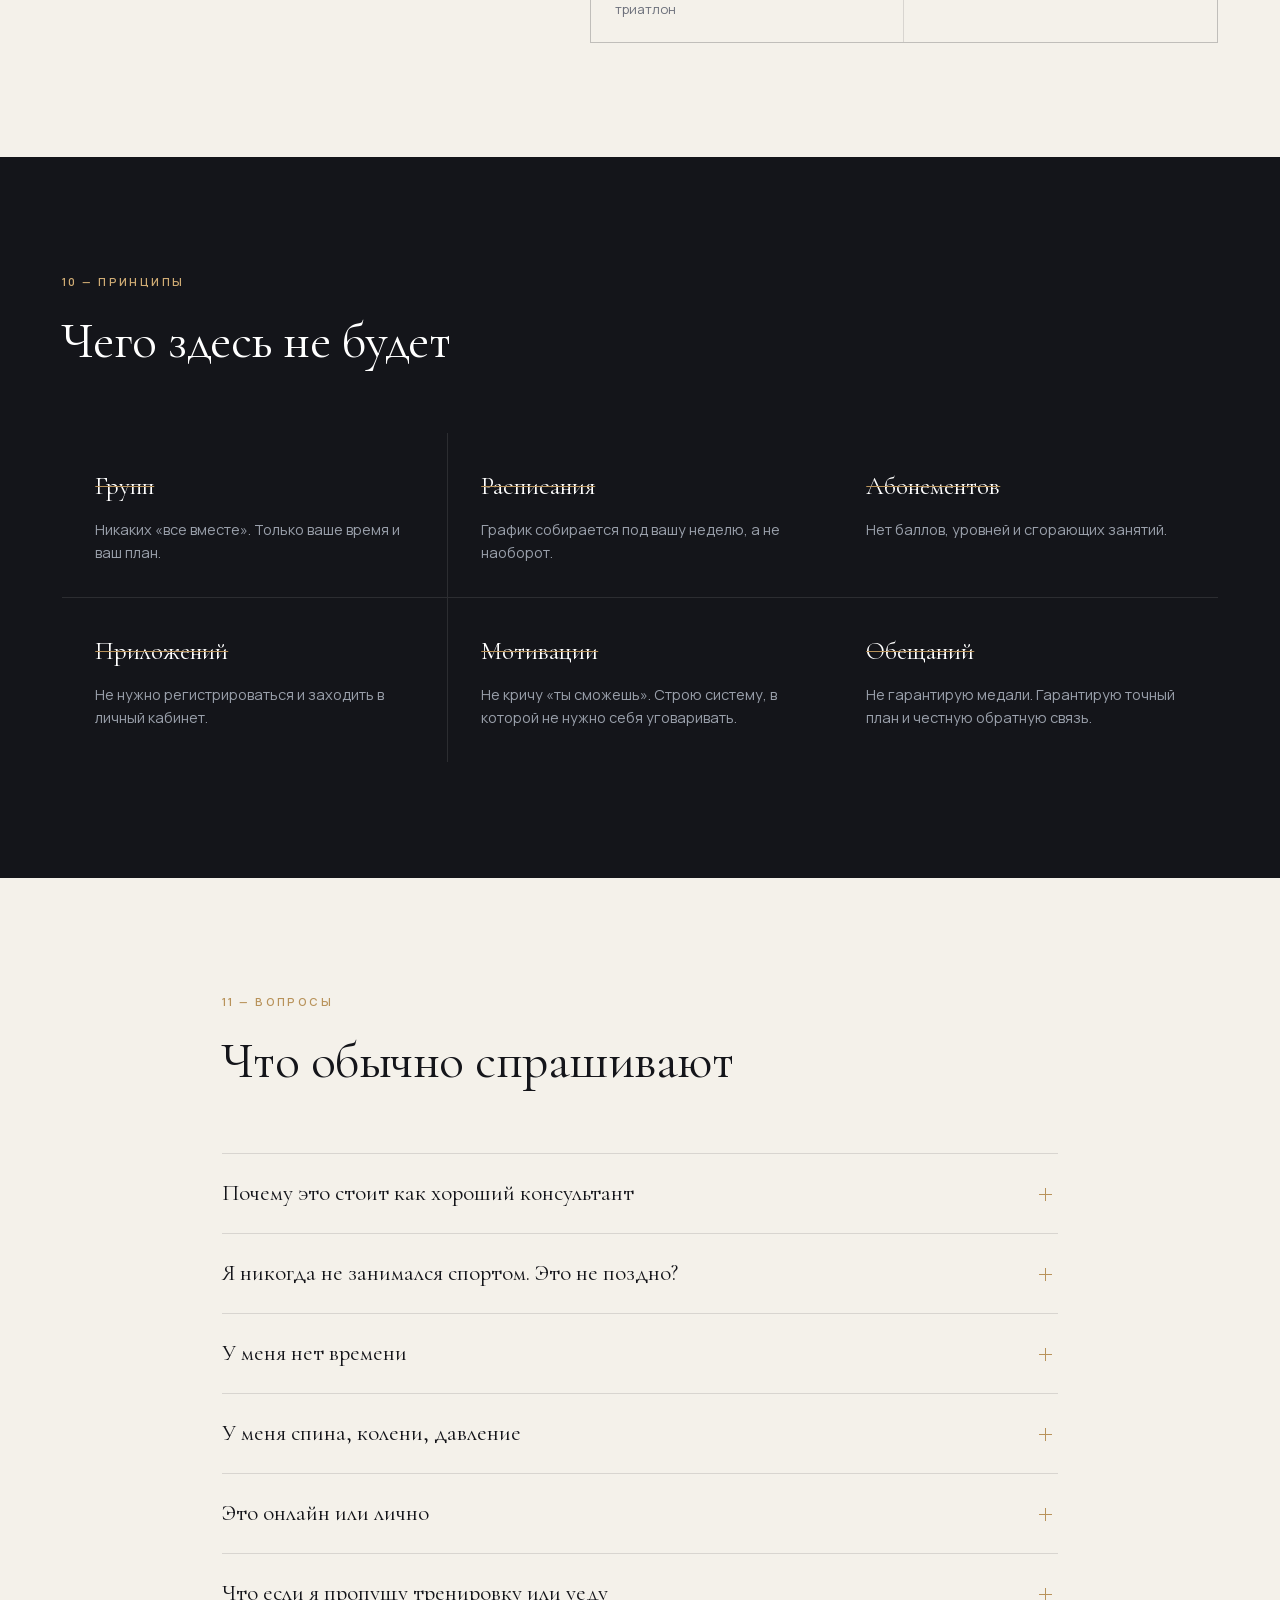
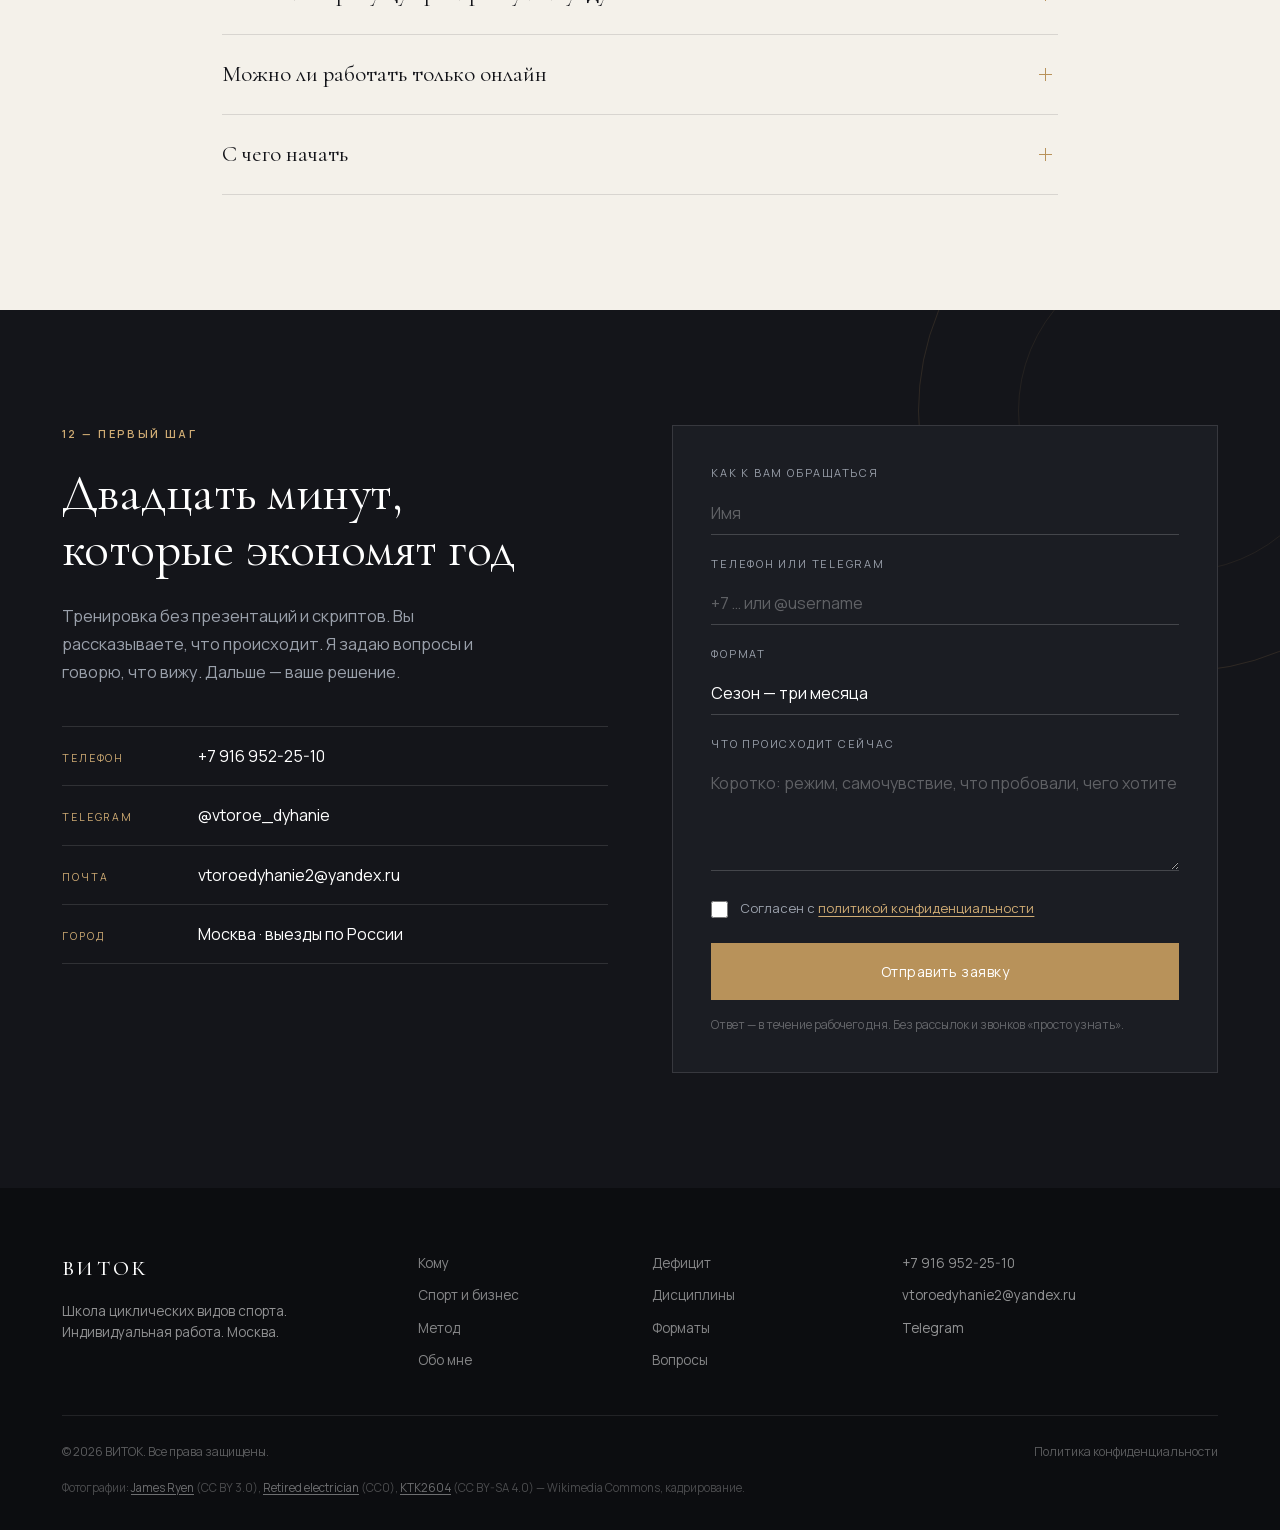
==== commit 4c5da2bc: "Убраны видимые заглушки: регалии в блоке об авторе и ИНН в политике" ====
--- a/index.html
+++ b/index.html
@@ -579,11 +579,6 @@
               <dd>мест в сезоне — больше не беру</dd>
             </div>
           </dl>
-
-          <p class="about__note">
-            Здесь будет место для регалий и образования — их стоит указать точно,
-            а не приблизительно.
-          </p>
         </div>
       </div>
     </div>
--- a/assets/css/style.css
+++ b/assets/css/style.css
@@ -959,14 +959,6 @@
   font-size: 13px;
   color: var(--muted);
   line-height: 1.5;
-}
-
-.about__note {
-  font-size: 13.5px !important;
-  color: var(--muted-l) !important;
-  border-left: 2px solid var(--line);
-  padding-left: 16px;
-  margin-top: 28px !important;
 }
 
 /* ---------- Принципы ---------- */
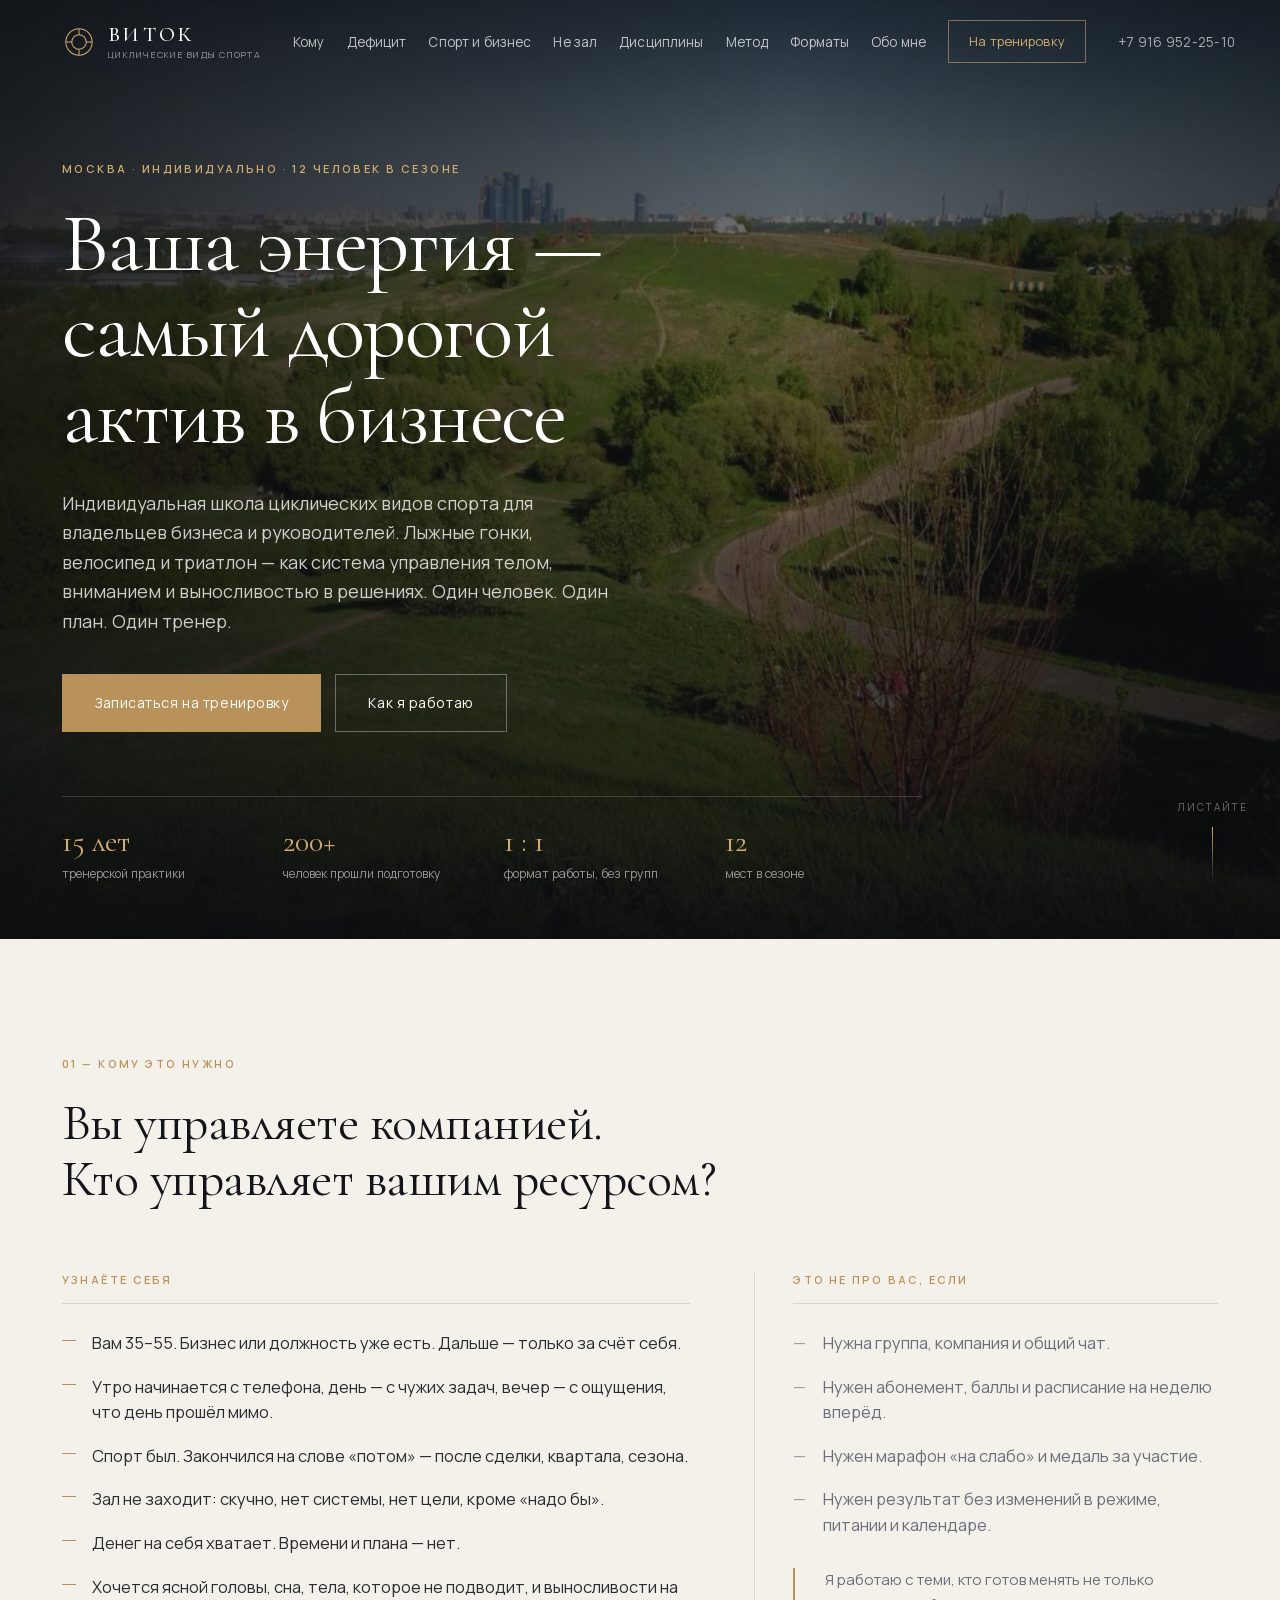
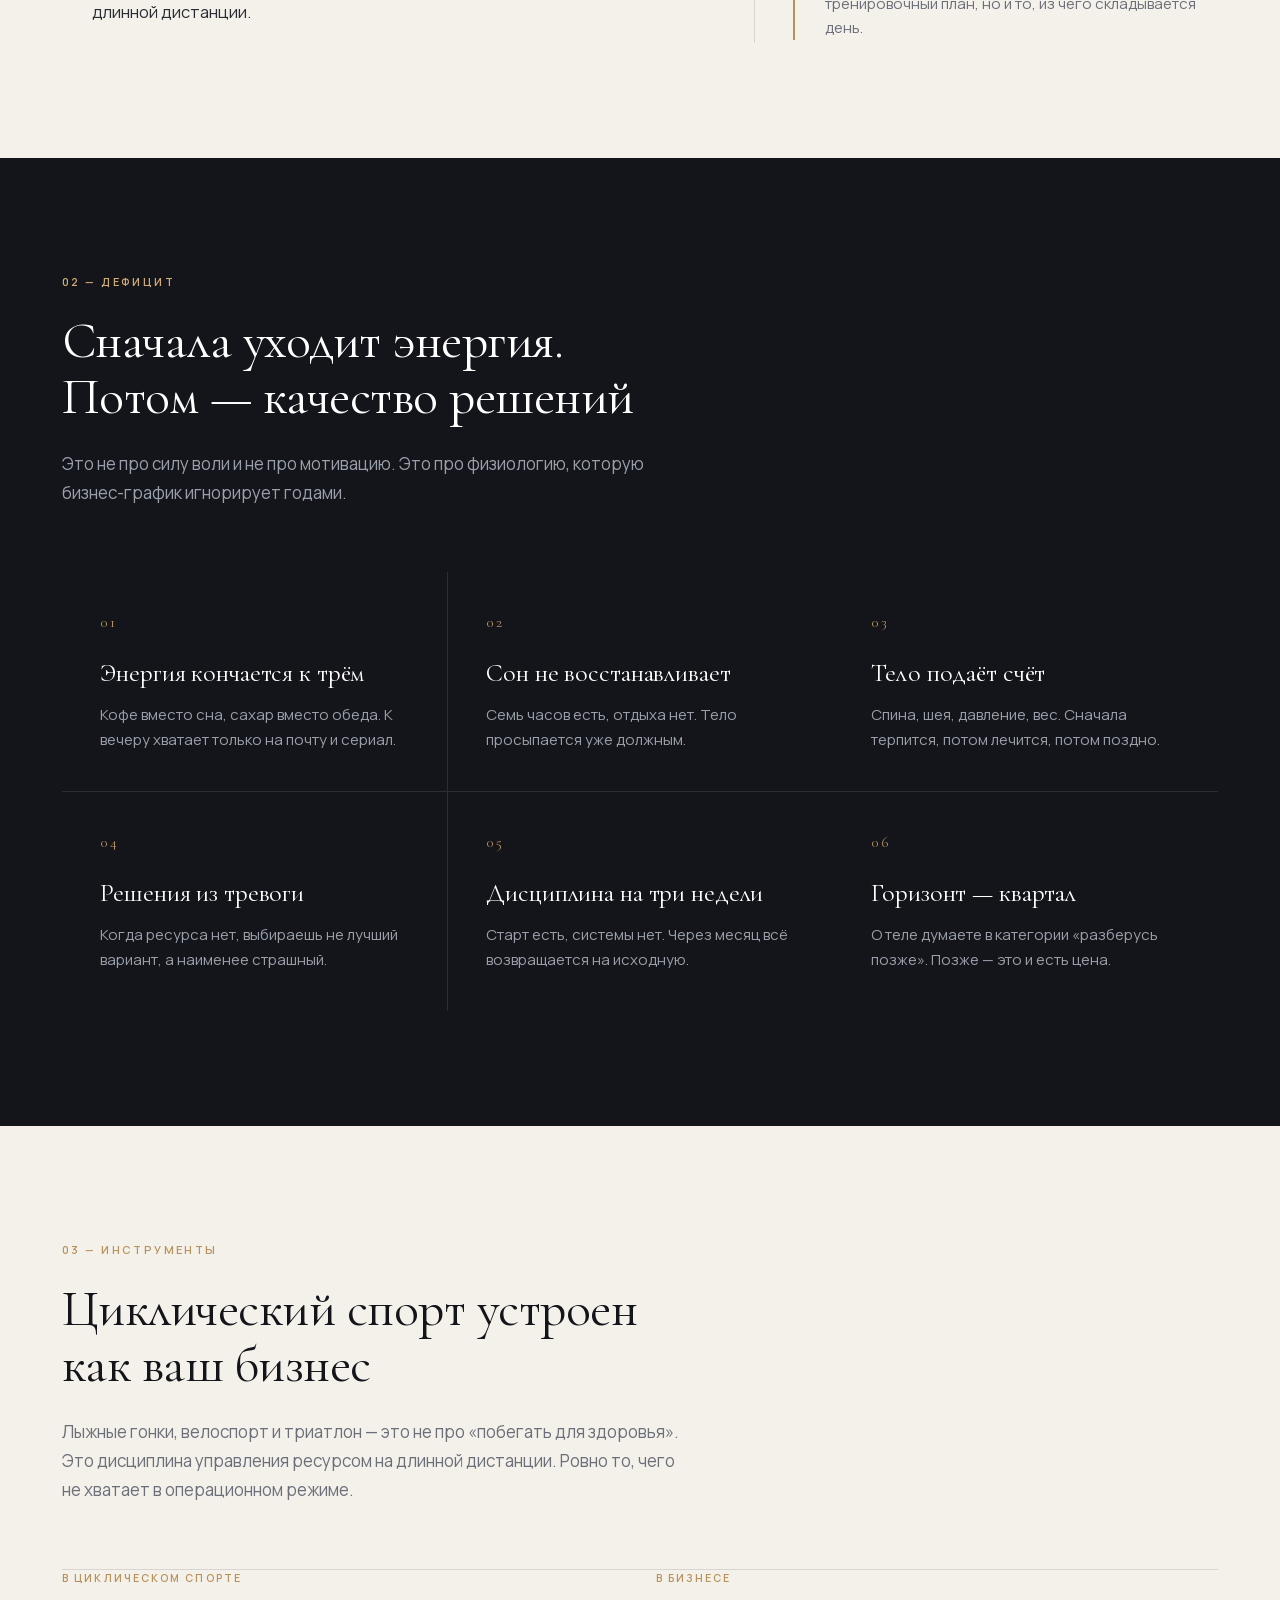
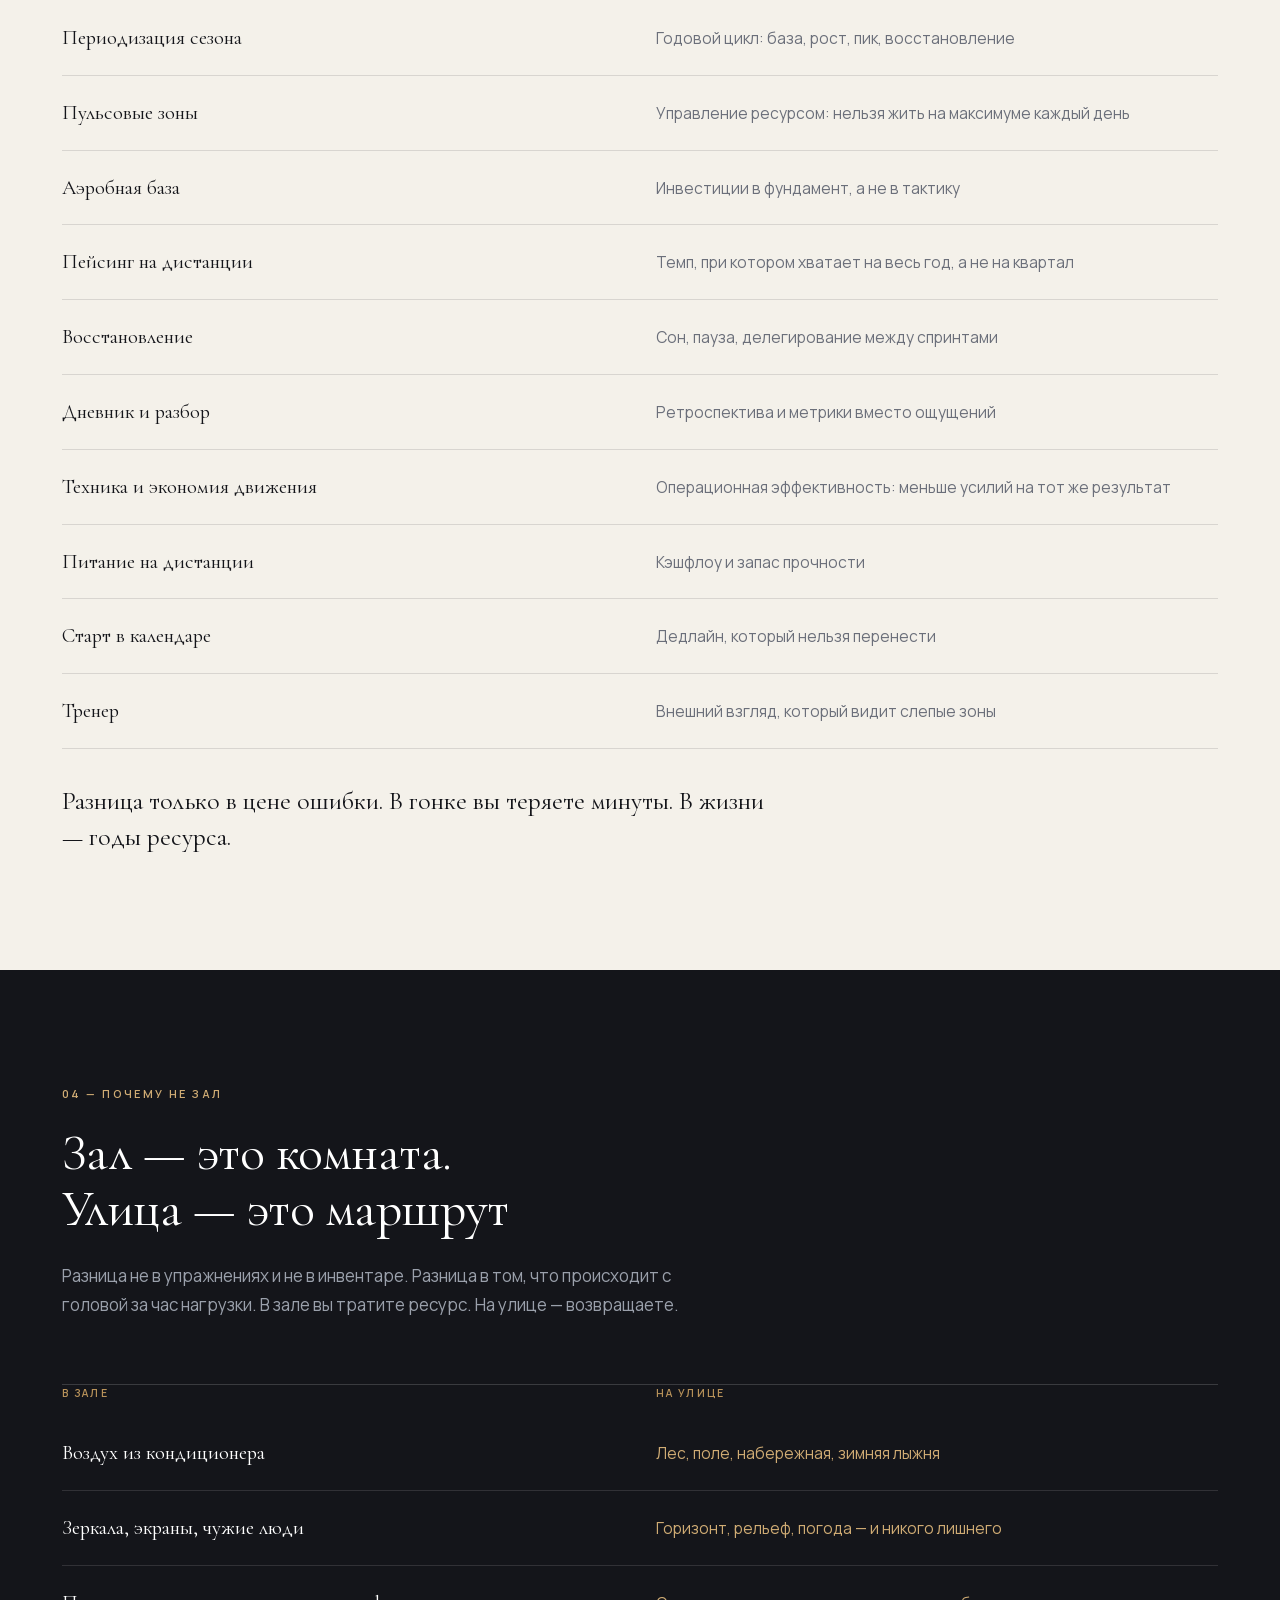
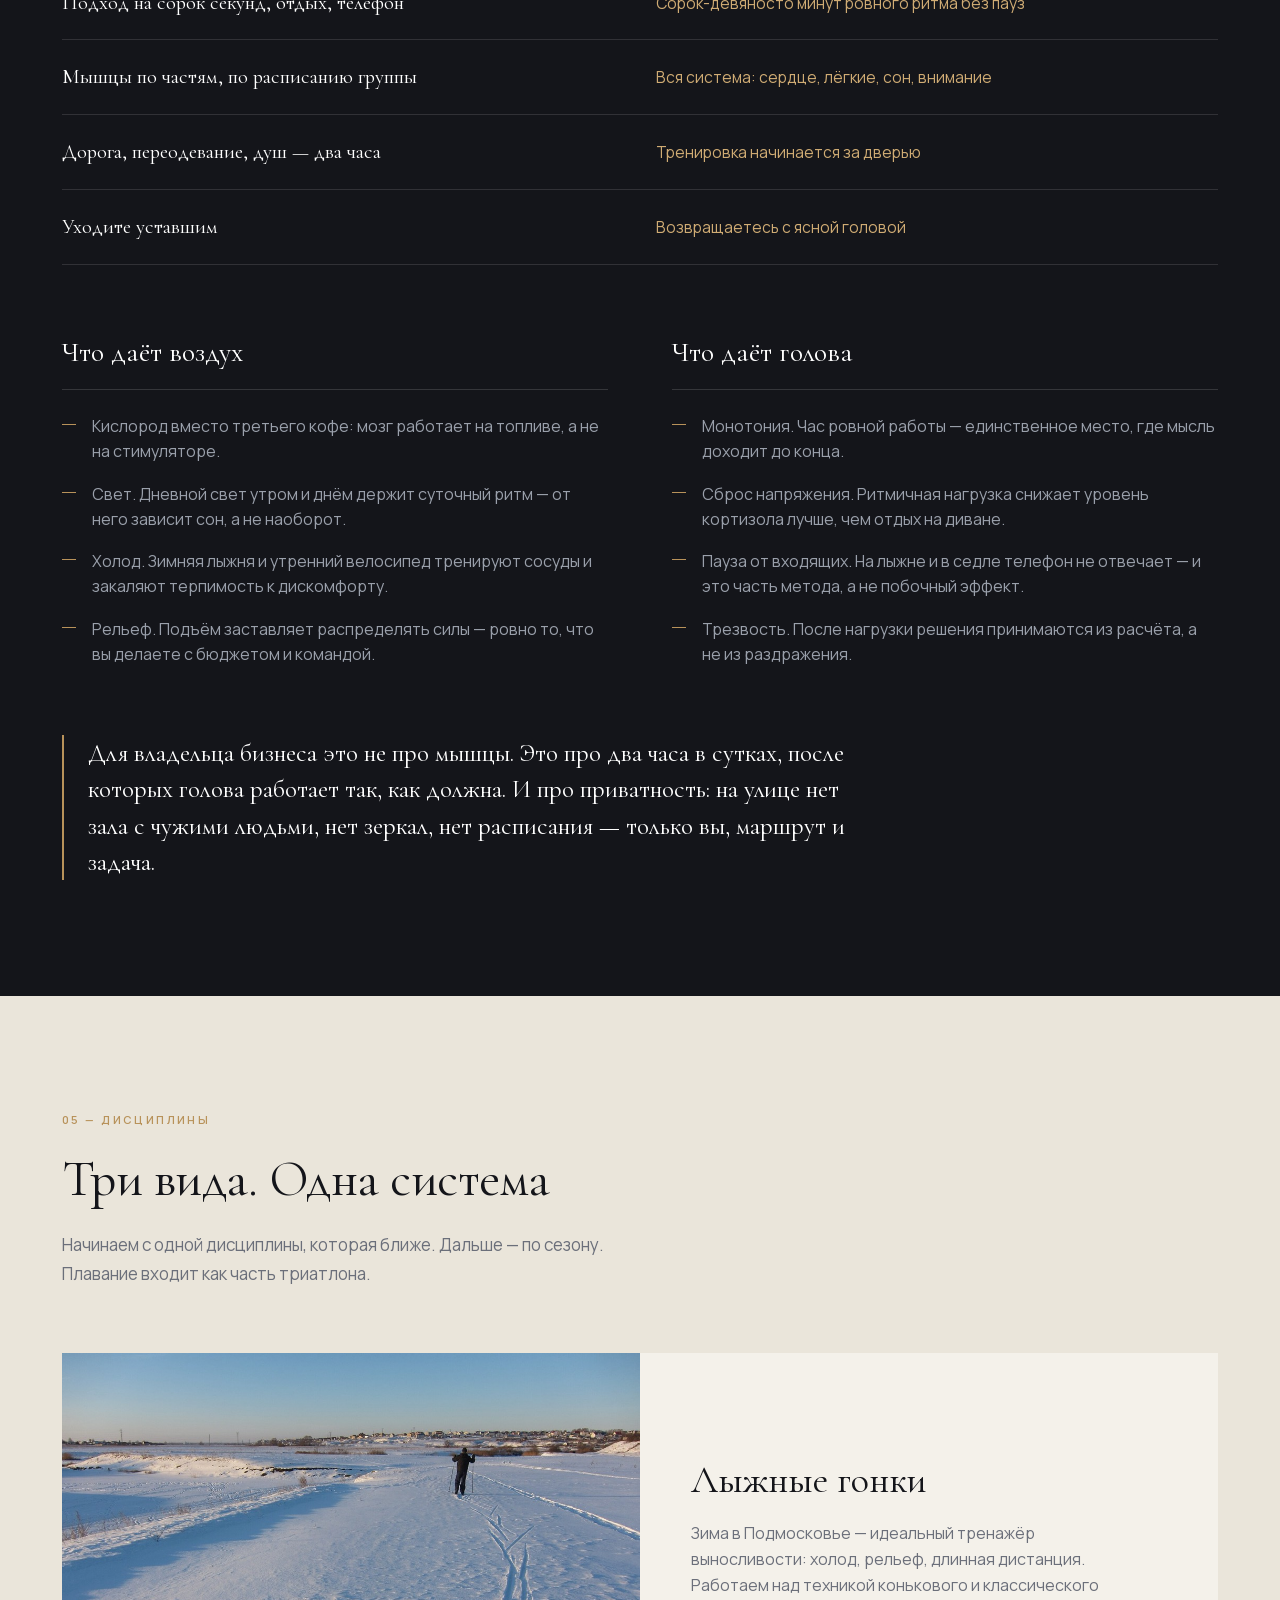
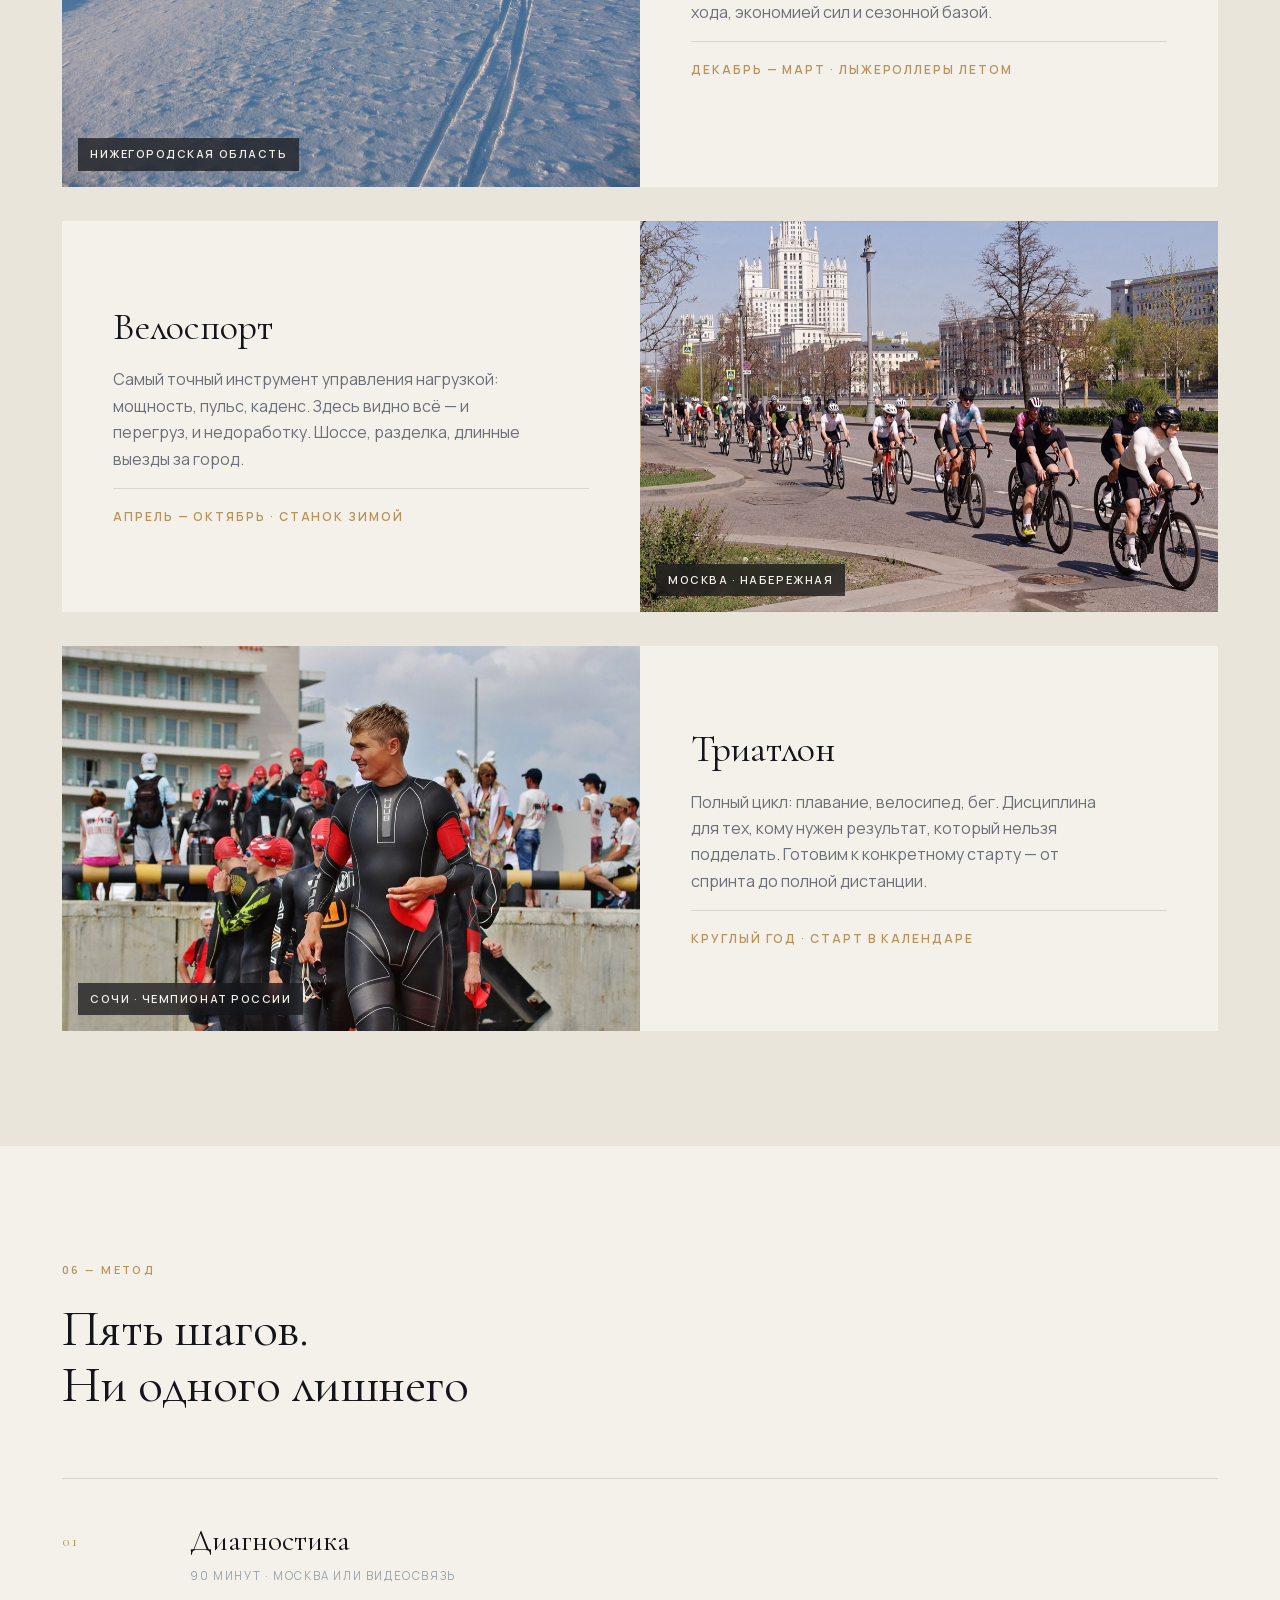
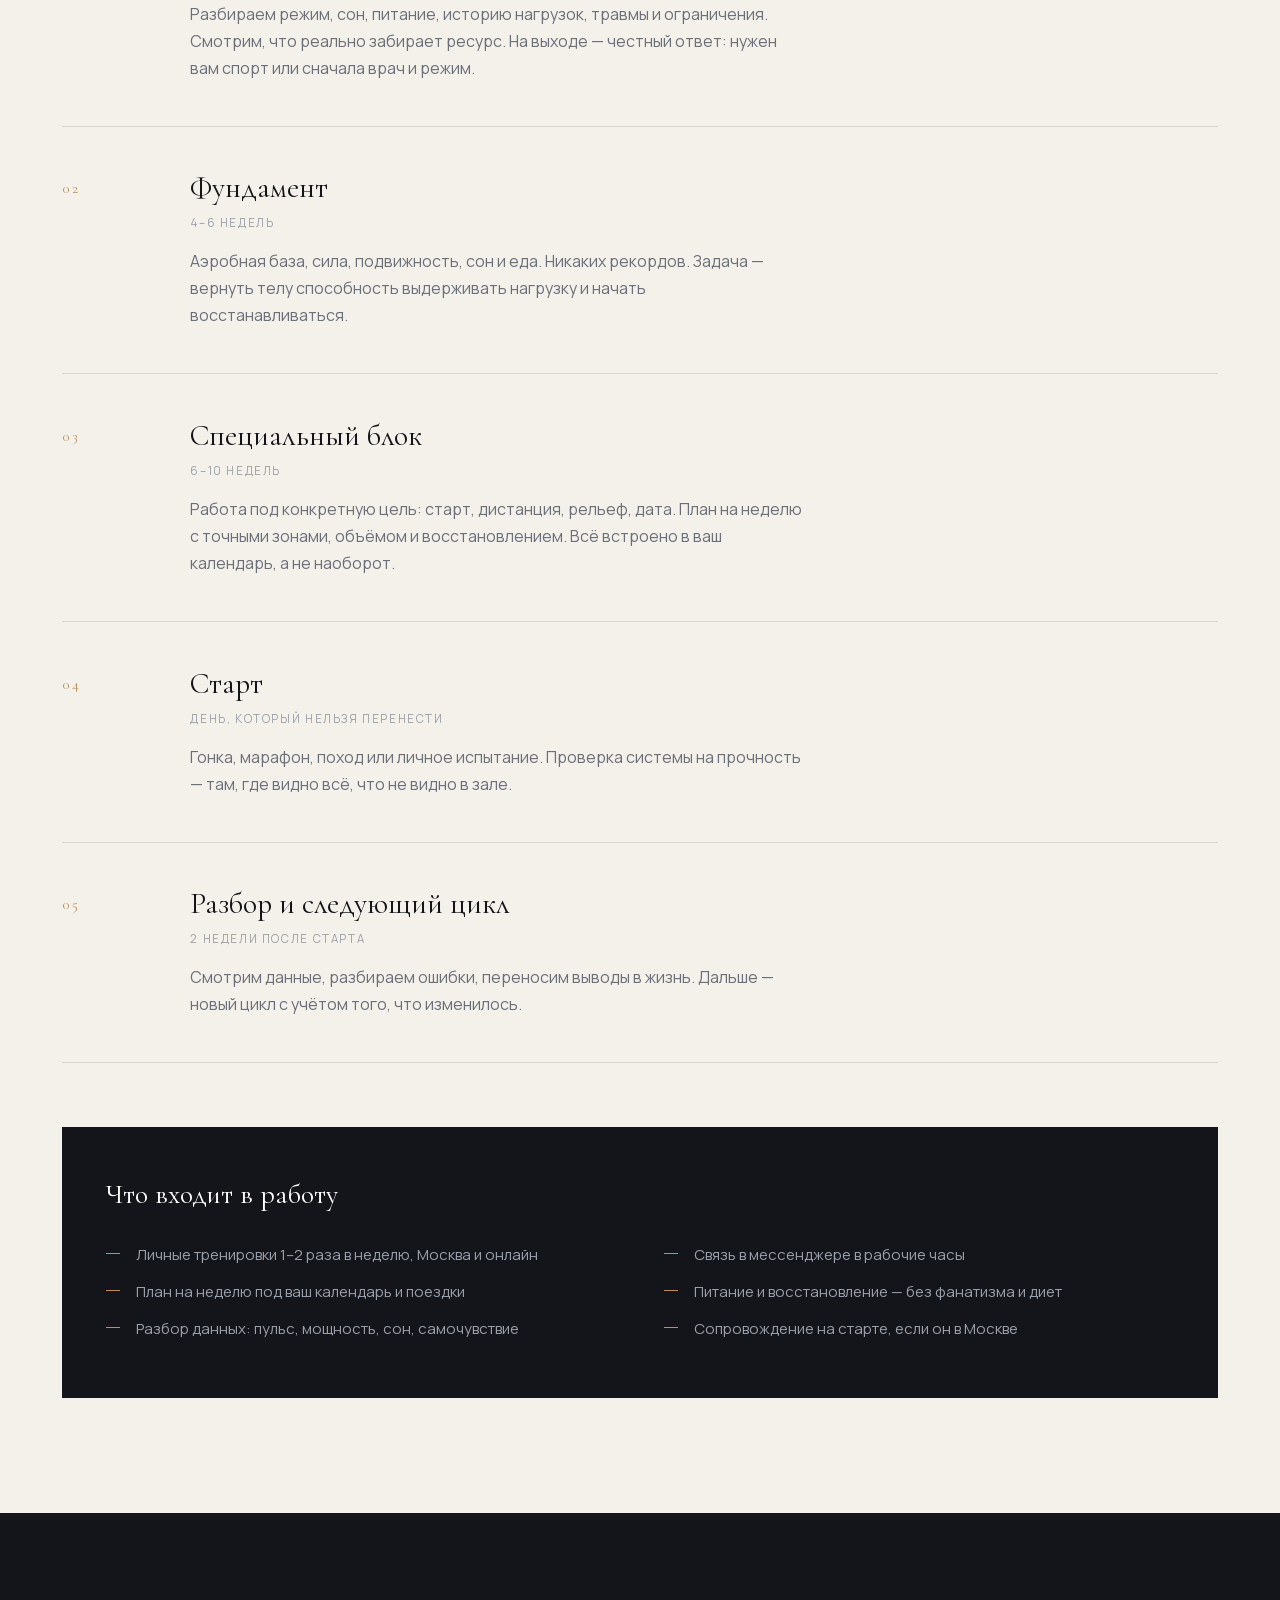
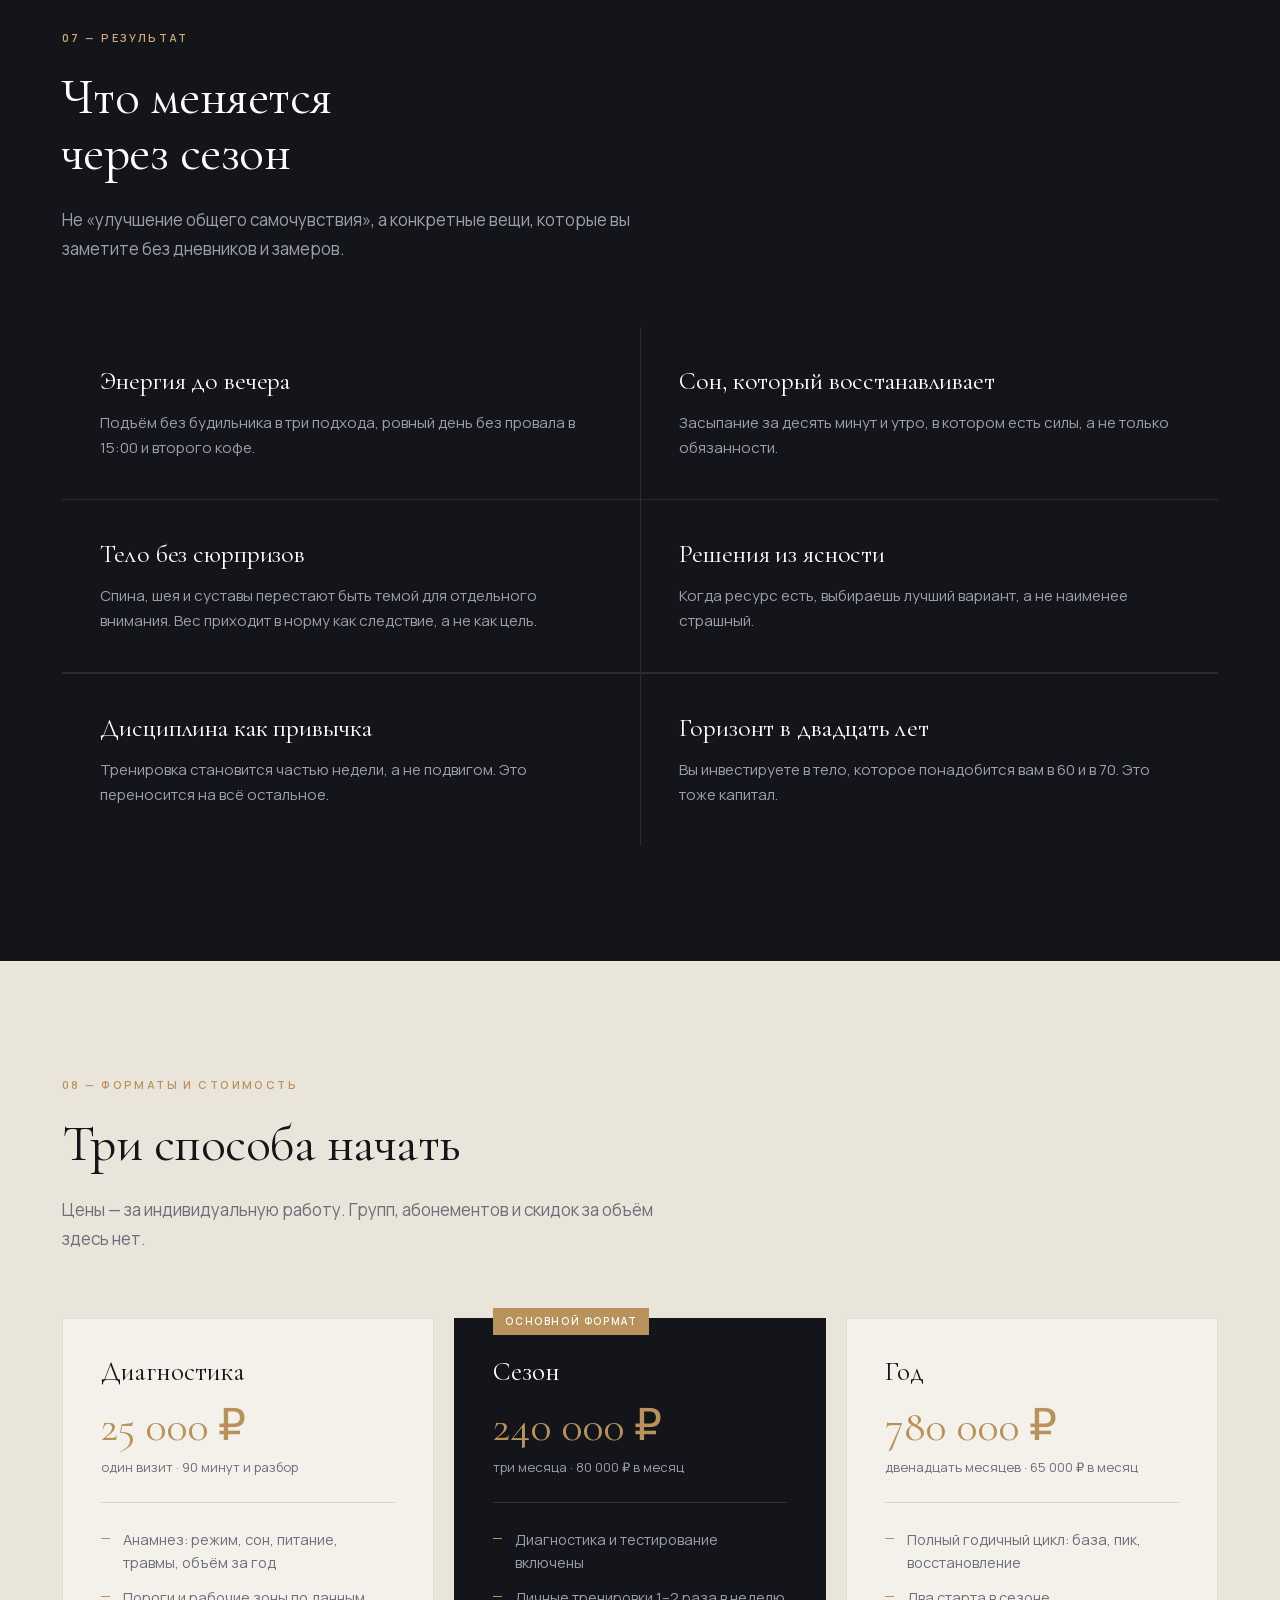
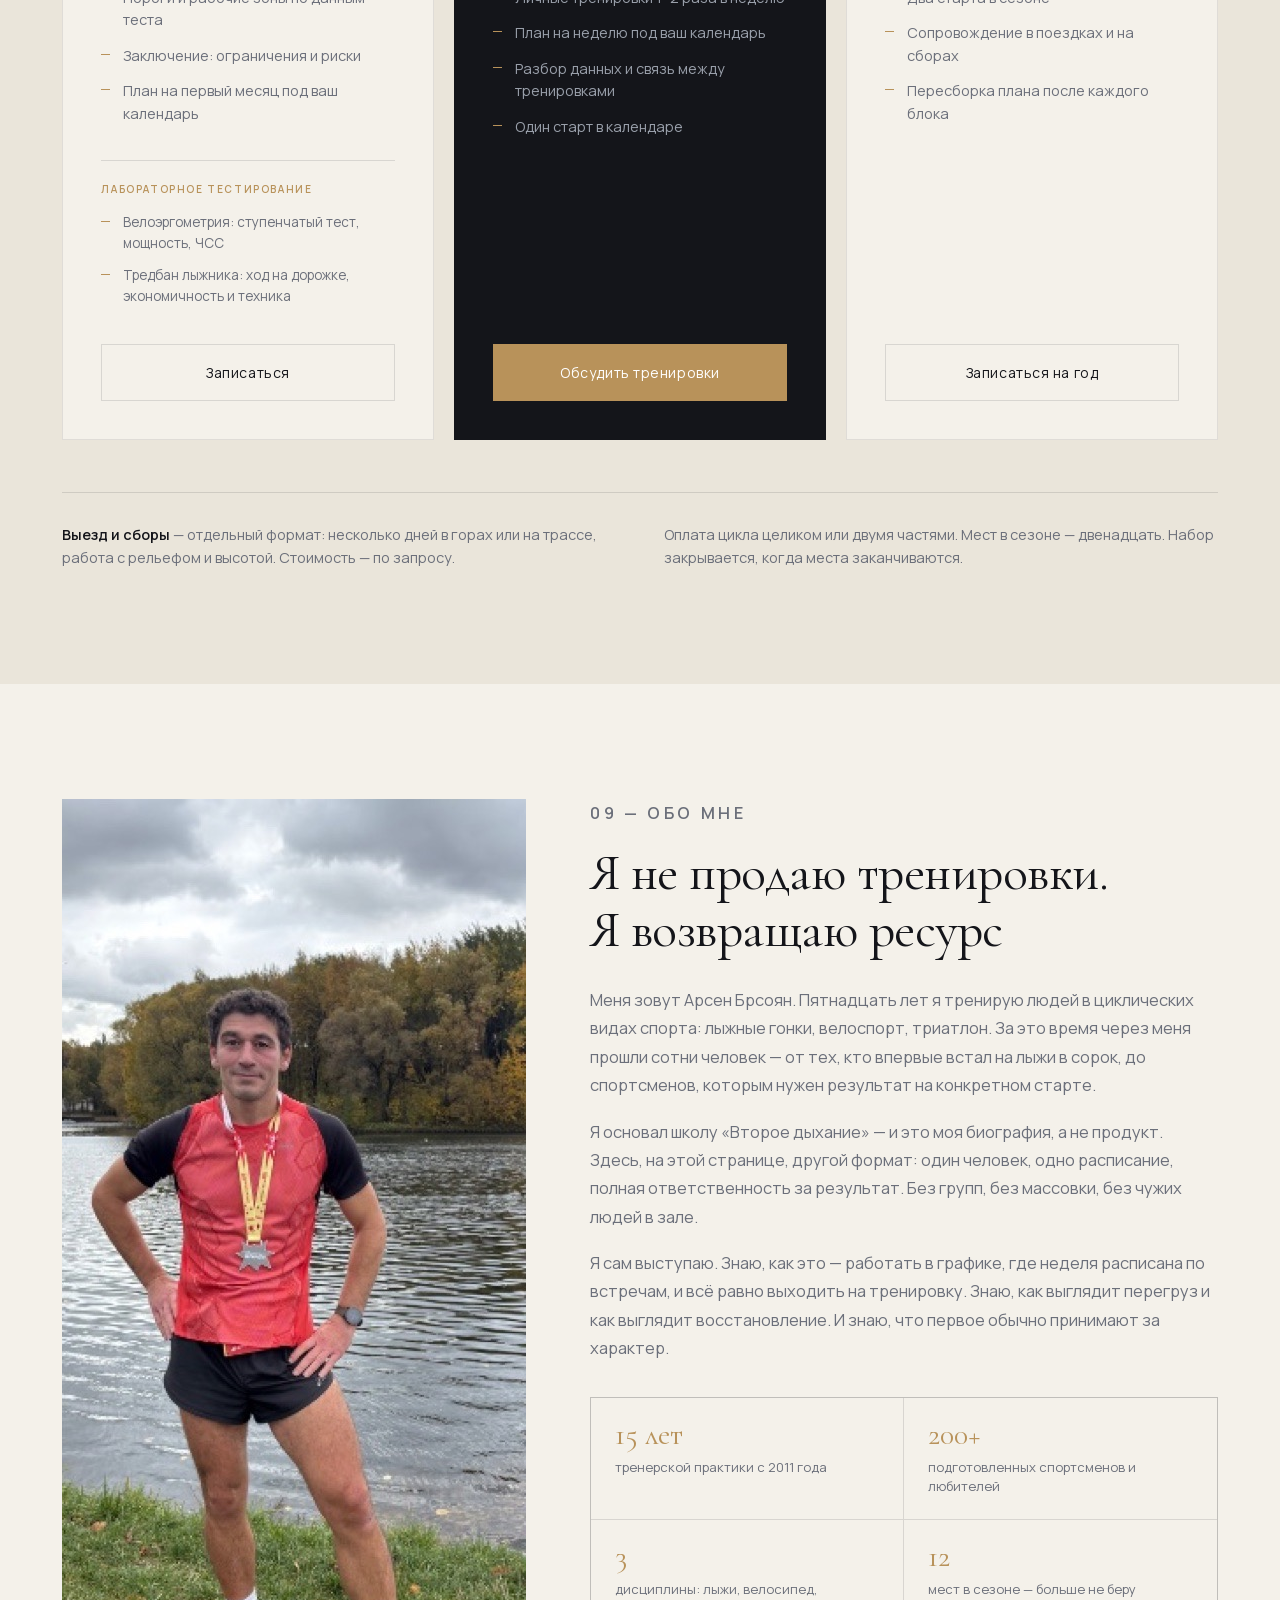
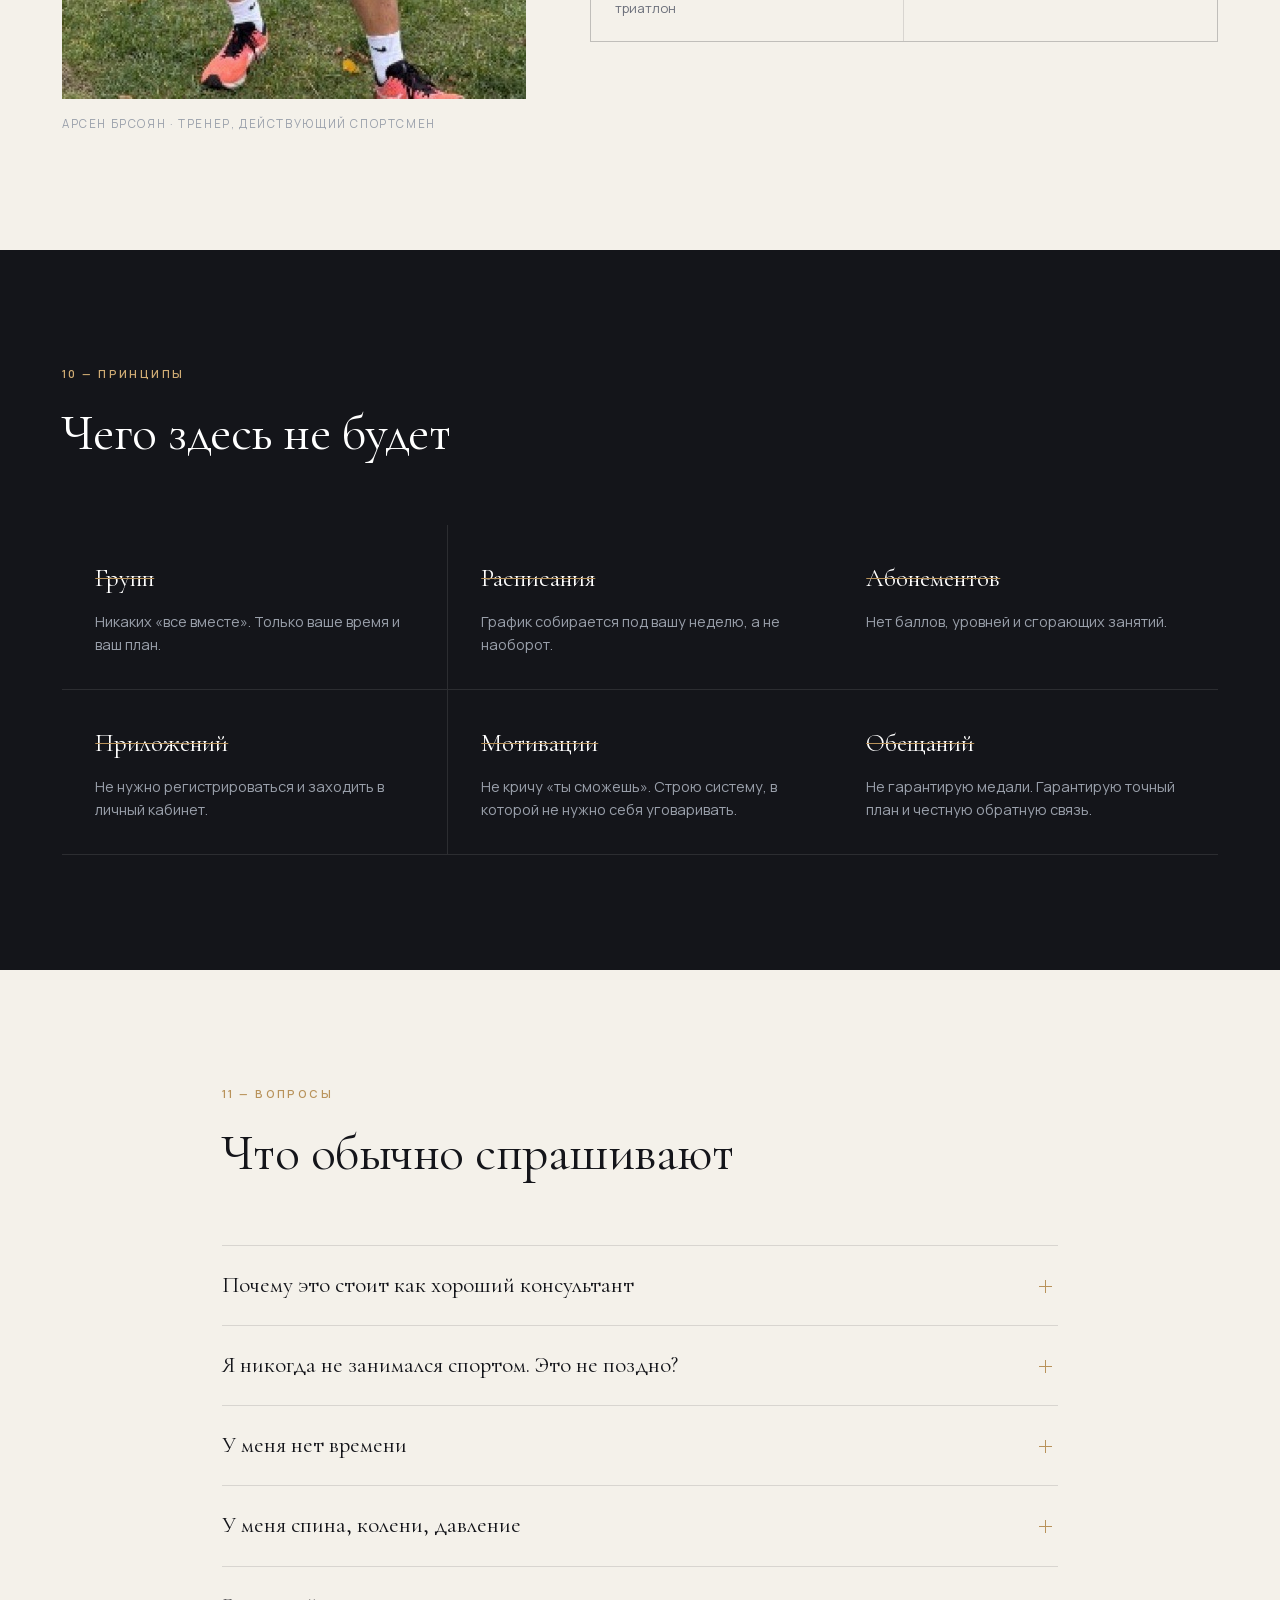
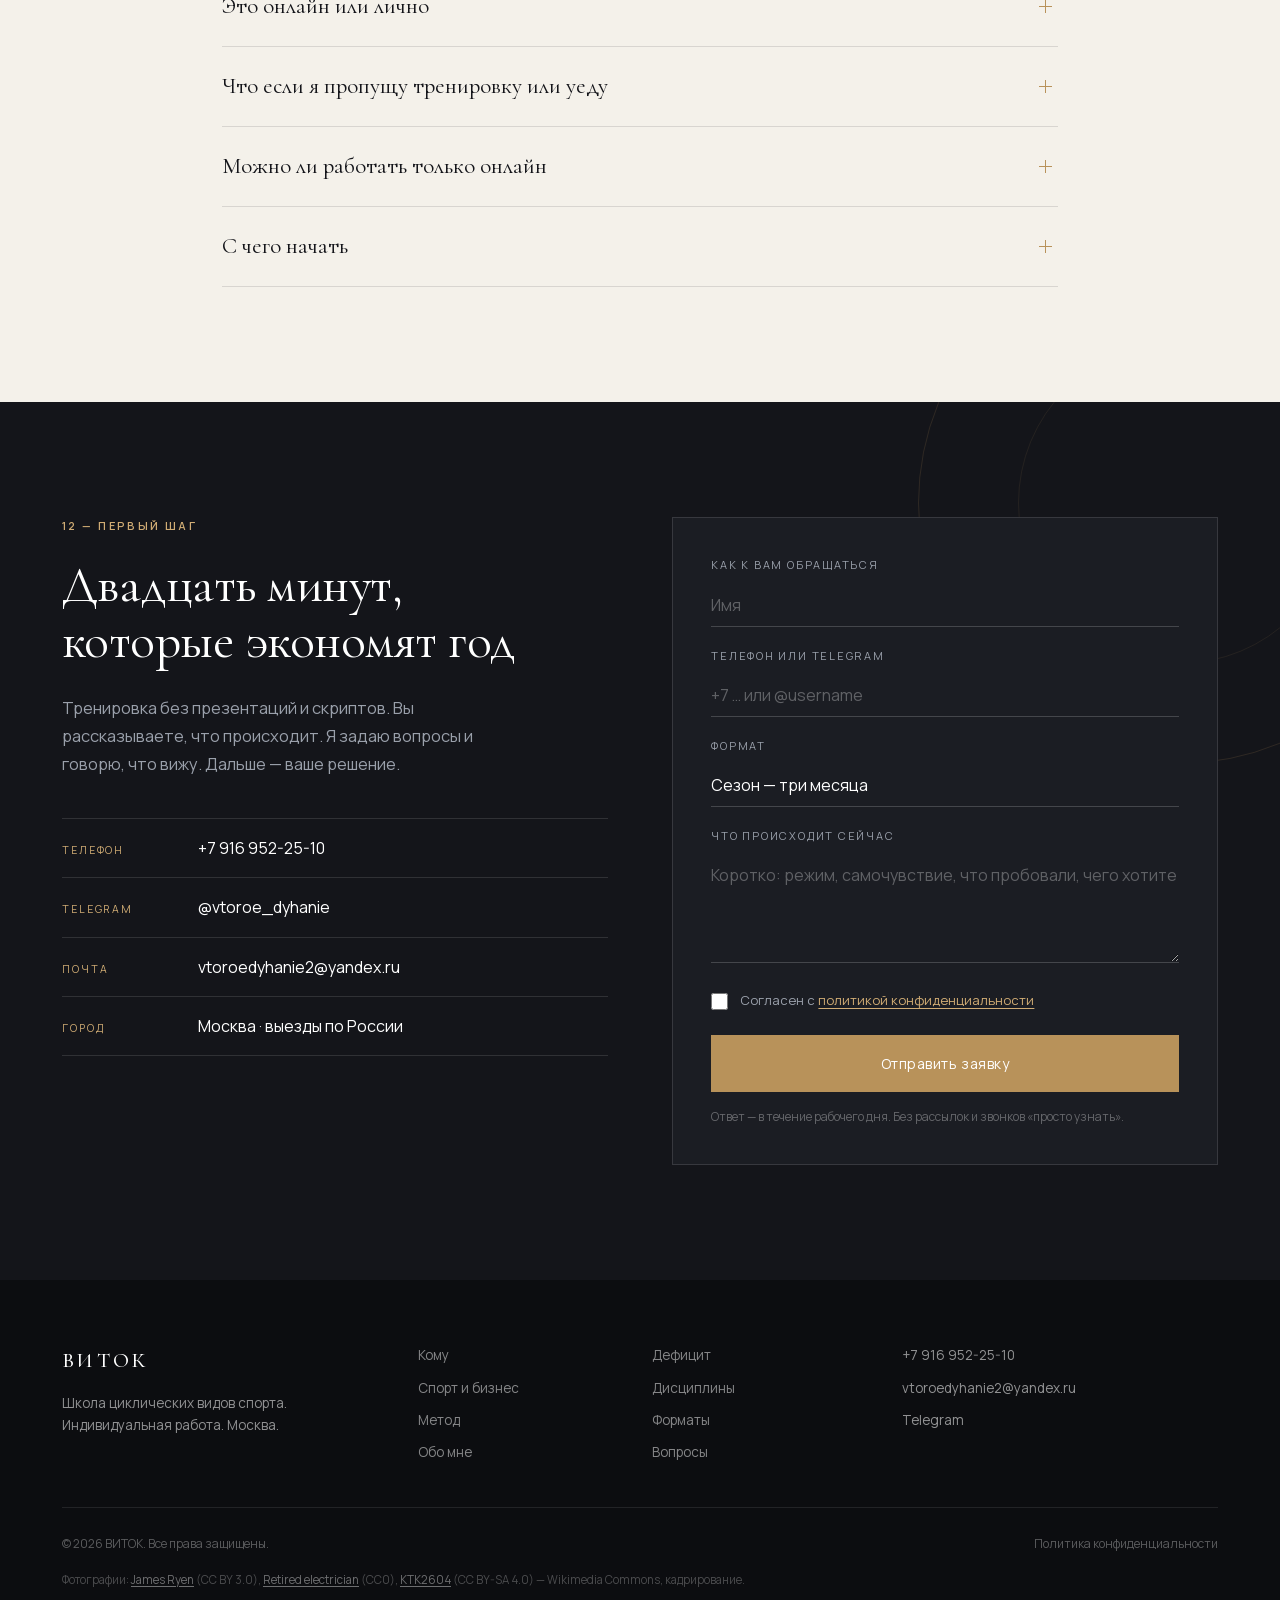
==== commit 13e58afe: "FAQ: обновлены площадки тренировок — Алёшкинский лес, Воробьёвы горы, КАНТ, лыжероллерные трассы" ====
--- a/index.html
+++ b/index.html
@@ -72,7 +72,7 @@
   <!-- HERO -->
   <section class="hero" id="top">
     <div class="hero__media">
-      <img src="assets/img/hero-krylatskoe.jpg" alt="Панорама Крылатского: московские холмы, велодром и город на горизонте" fetchpriority="high">
+      <img src="assets/img/hero-krylatskoe.jpg" width="1400" height="1050" srcset="assets/img/hero-krylatskoe-800.jpg 800w, assets/img/hero-krylatskoe.jpg 1400w" sizes="100vw" alt="Панорама Крылатского: московские холмы, велодром и город на горизонте" fetchpriority="high">
     </div>
     <div class="hero__veil"></div>
 
@@ -314,7 +314,7 @@
       <div class="disc">
         <article class="disc__item reveal">
           <div class="disc__media">
-            <img src="assets/img/ski.jpg" alt="Лыжник уходит по накатанной лыжне через зимнее поле в Нижегородской области" loading="lazy">
+            <img src="assets/img/ski.jpg" width="1100" height="825" alt="Лыжник уходит по накатанной лыжне через зимнее поле в Нижегородской области" loading="lazy">
             <p class="disc__place">Нижегородская область</p>
           </div>
           <div class="disc__body">
@@ -326,7 +326,7 @@
 
         <article class="disc__item reveal">
           <div class="disc__media">
-            <img src="assets/img/cycling.jpg" alt="Плотная группа велогонщиков на шоссе в Москве, на заднем плане сталинская высотка" loading="lazy">
+            <img src="assets/img/cycling.jpg" width="1100" height="744" alt="Плотная группа велогонщиков на шоссе в Москве, на заднем плане сталинская высотка" loading="lazy">
             <p class="disc__place">Москва · набережная</p>
           </div>
           <div class="disc__body">
@@ -338,7 +338,7 @@
 
         <article class="disc__item reveal">
           <div class="disc__media">
-            <img src="assets/img/triathlon.jpg" alt="Триатлет в гидрокостюме на набережной перед стартом Чемпионата России в Сочи" loading="lazy">
+            <img src="assets/img/triathlon.jpg" width="1100" height="733" alt="Триатлет в гидрокостюме на набережной перед стартом Чемпионата России в Сочи" loading="lazy">
             <p class="disc__place">Сочи · Чемпионат России</p>
           </div>
           <div class="disc__body">
@@ -536,7 +536,7 @@
     <div class="wrap">
       <div class="about">
         <div class="about__media reveal">
-          <img src="assets/img/portrait.jpg" alt="Арсен Брсоян, тренер циклических видов спорта, на набережной после старта" loading="lazy">
+          <img src="assets/img/portrait.jpg" width="900" height="900" alt="Арсен Брсоян, тренер циклических видов спорта, на набережной после старта" loading="lazy">
           <p class="about__caption">Арсен Брсоян · тренер, действующий спортсмен</p>
         </div>
 
@@ -645,7 +645,7 @@
             <span>Это онлайн или лично</span>
             <i aria-hidden="true"></i>
           </button>
-          <div class="faq__a"><p>И так, и так. Диагностика и разборы — онлайн. Основные тренировки — в Москве: Крылатское, Воробьёвы горы, Лужники, лыжные трассы Подмосковья. Если вы в другом городе — работаем дистанционно, с вашими данными и вашим рельефом.</p></div>
+          <div class="faq__a"><p>И так, и так. Диагностика и разборы — онлайн. Основные тренировки — в Москве и Подмосковье: Алёшкинский лес на Планерной, Воробьёвы горы, БГ МГУ на Косыгина, КАНТ на Нагорной, лыжероллерные трассы. Точку встречи присылаю после записи. Если вы в другом городе — работаем дистанционно, с вашими данными и вашим рельефом.</p></div>
         </div>
         <div class="faq__item">
           <button class="faq__q" aria-expanded="false">
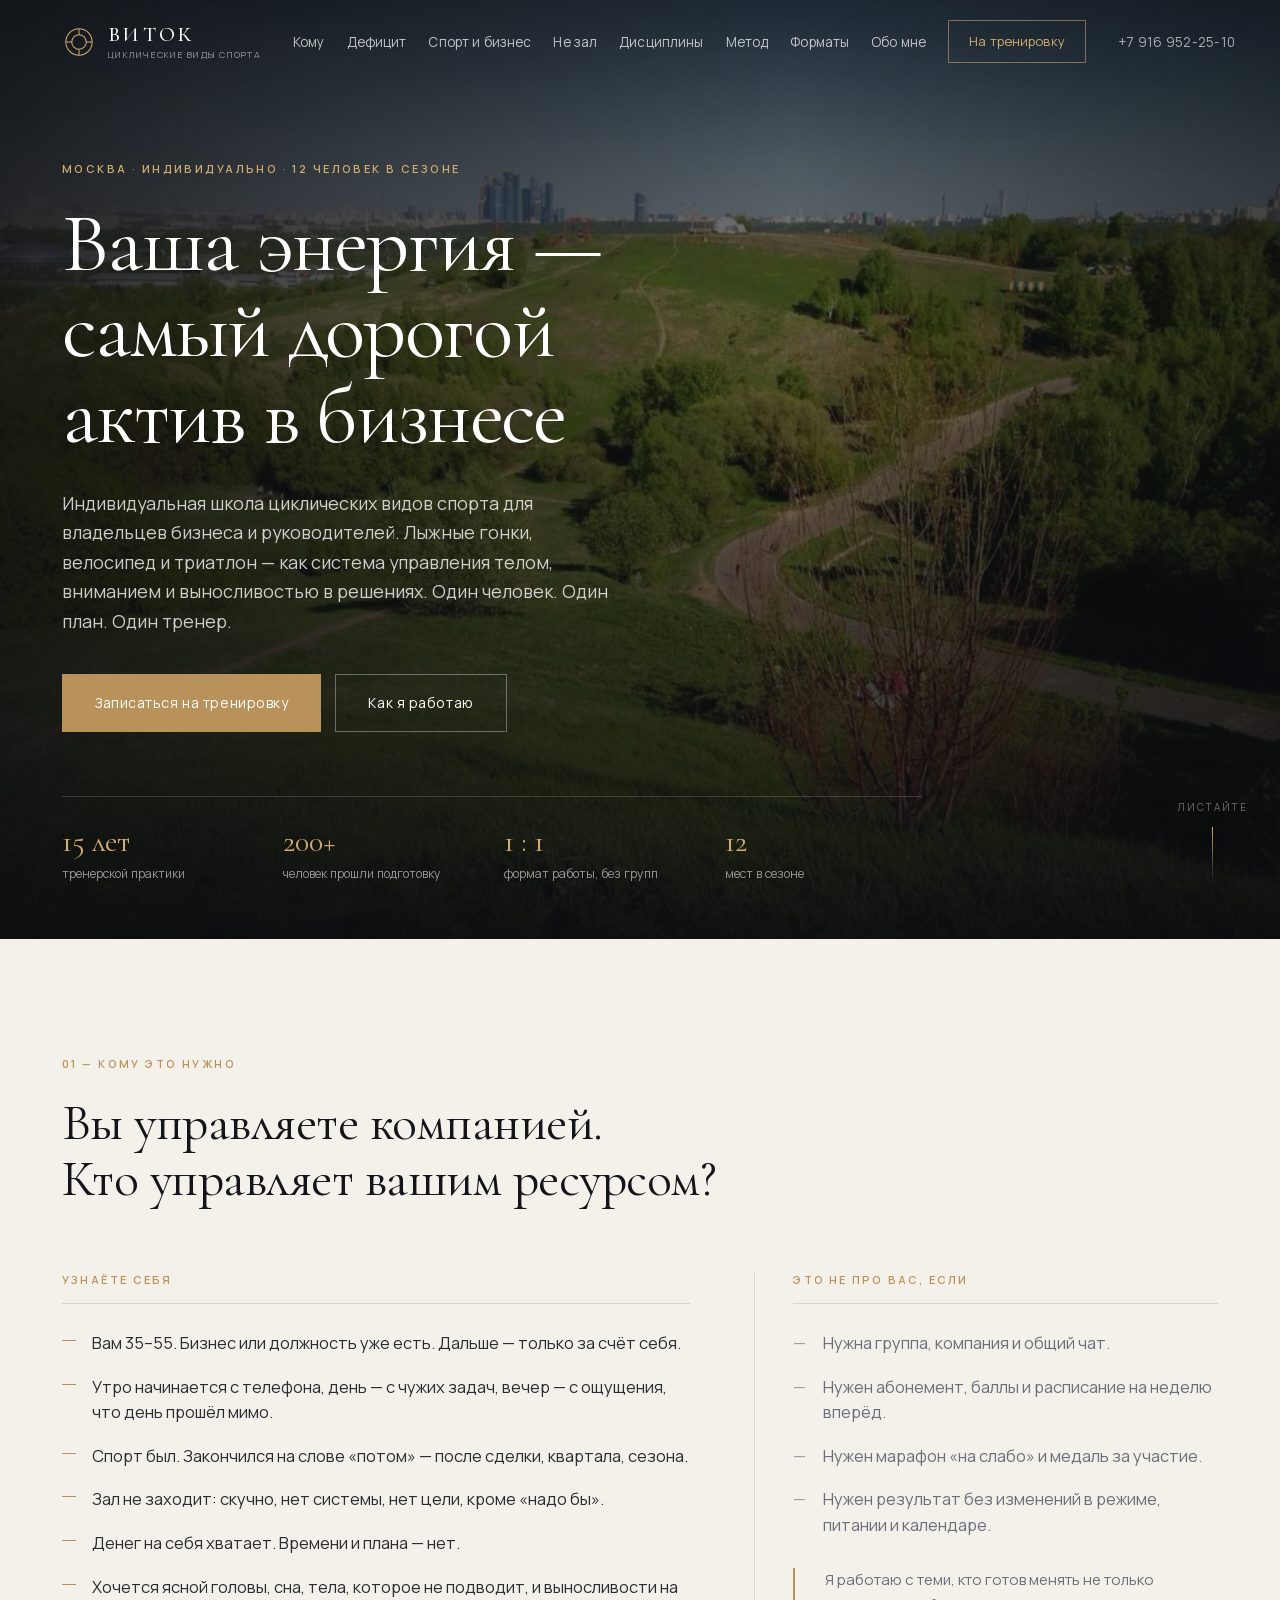
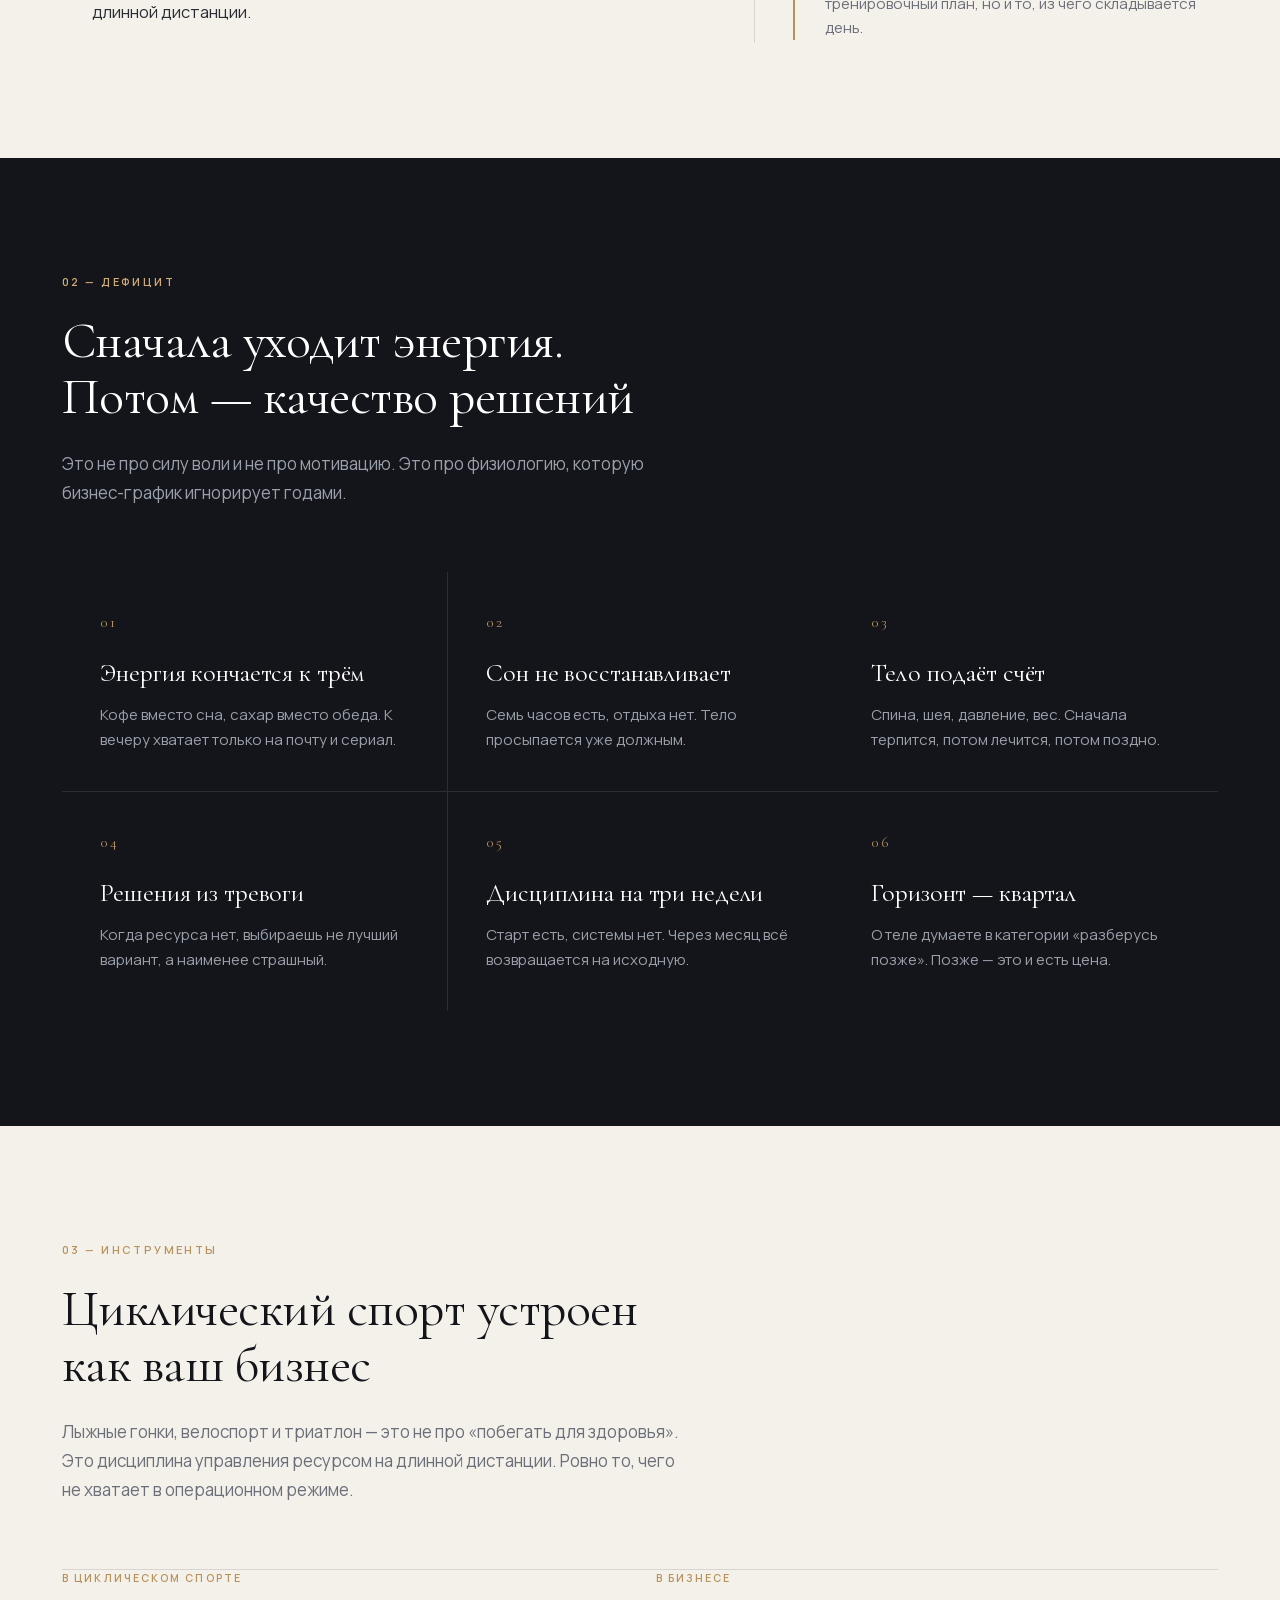
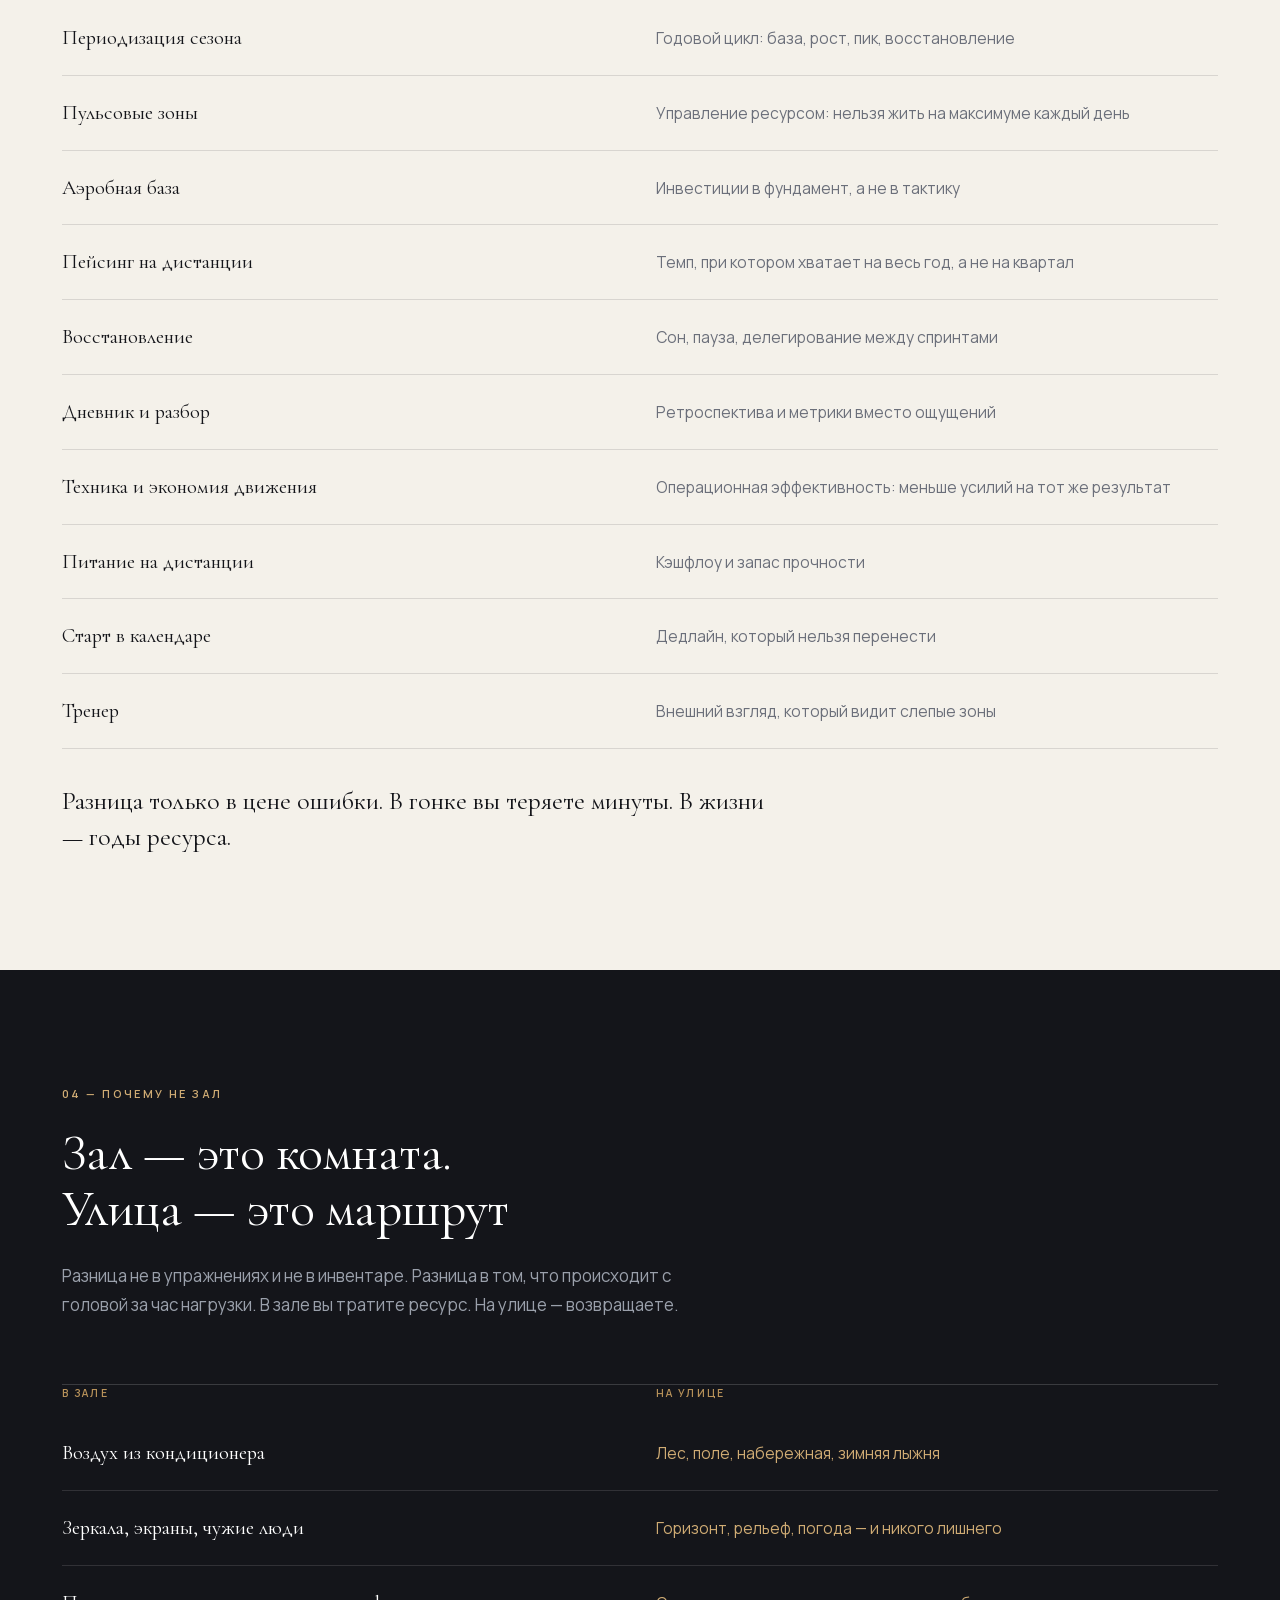
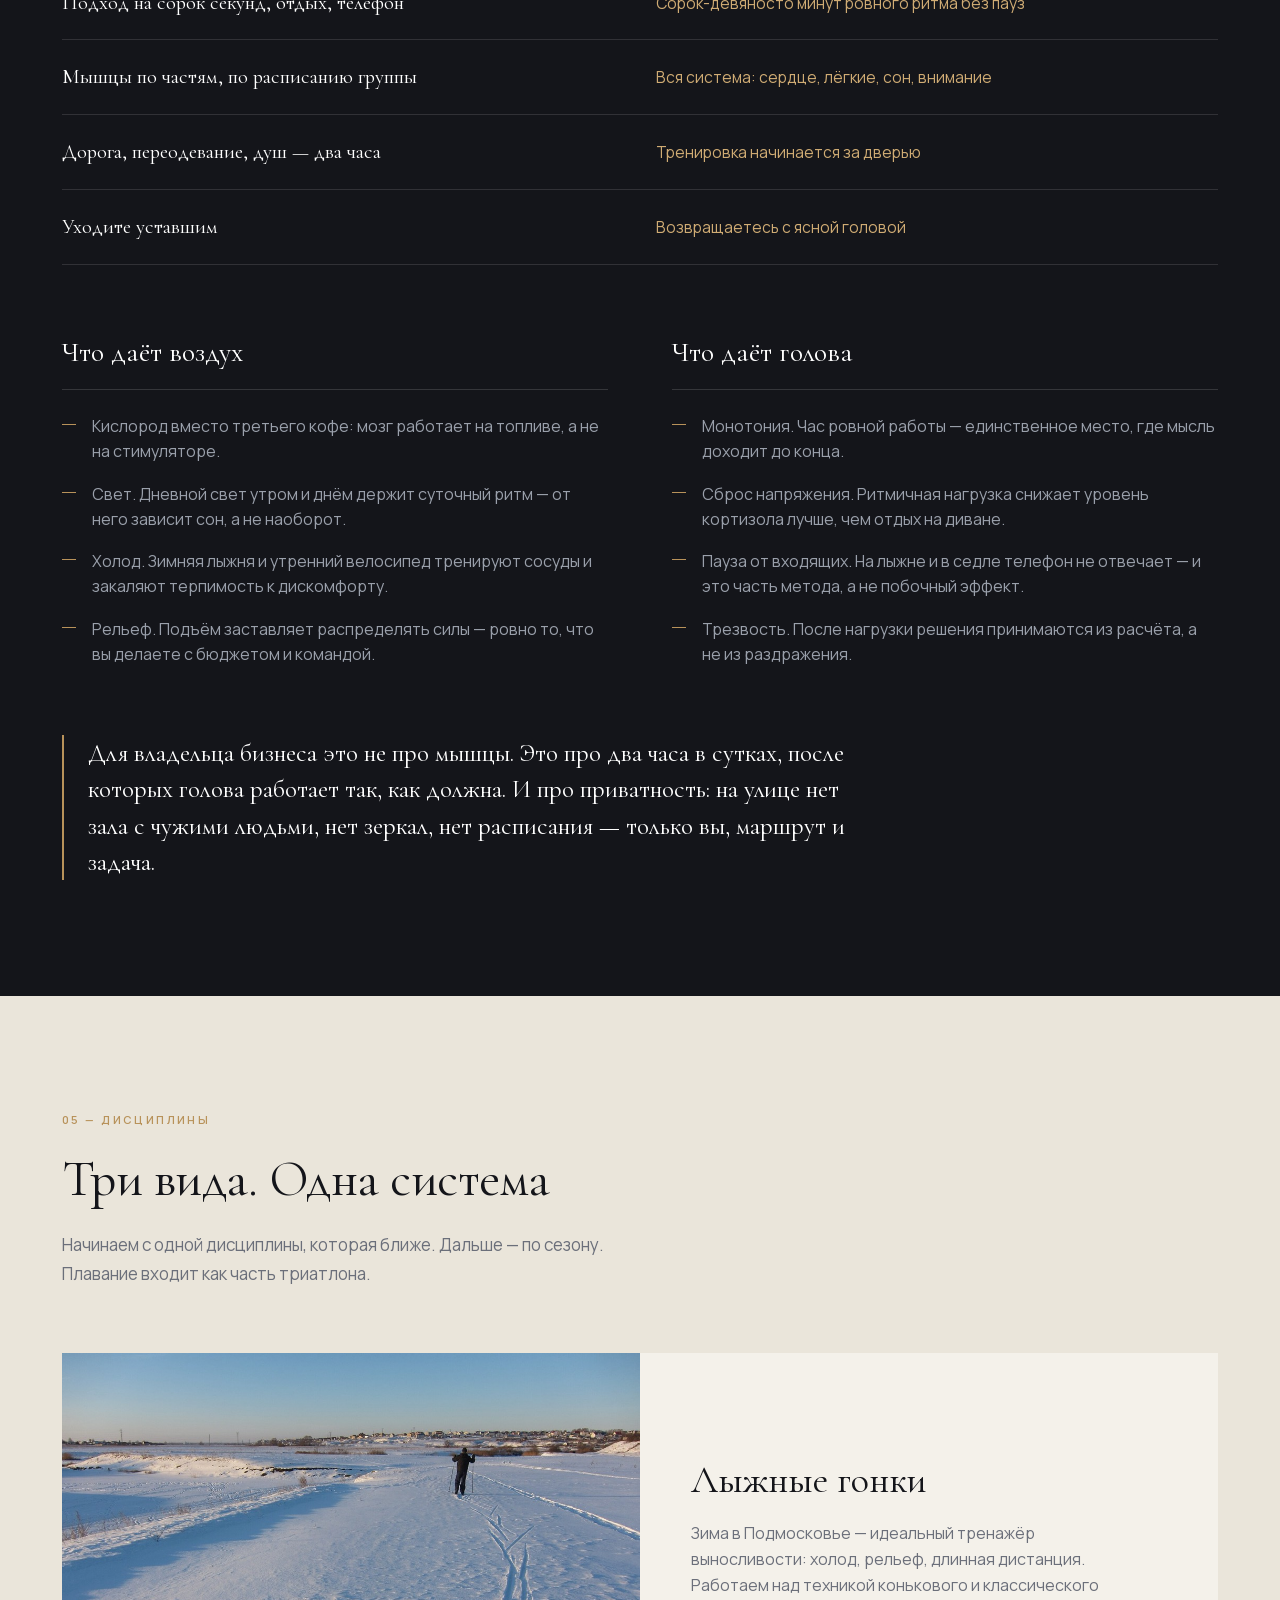
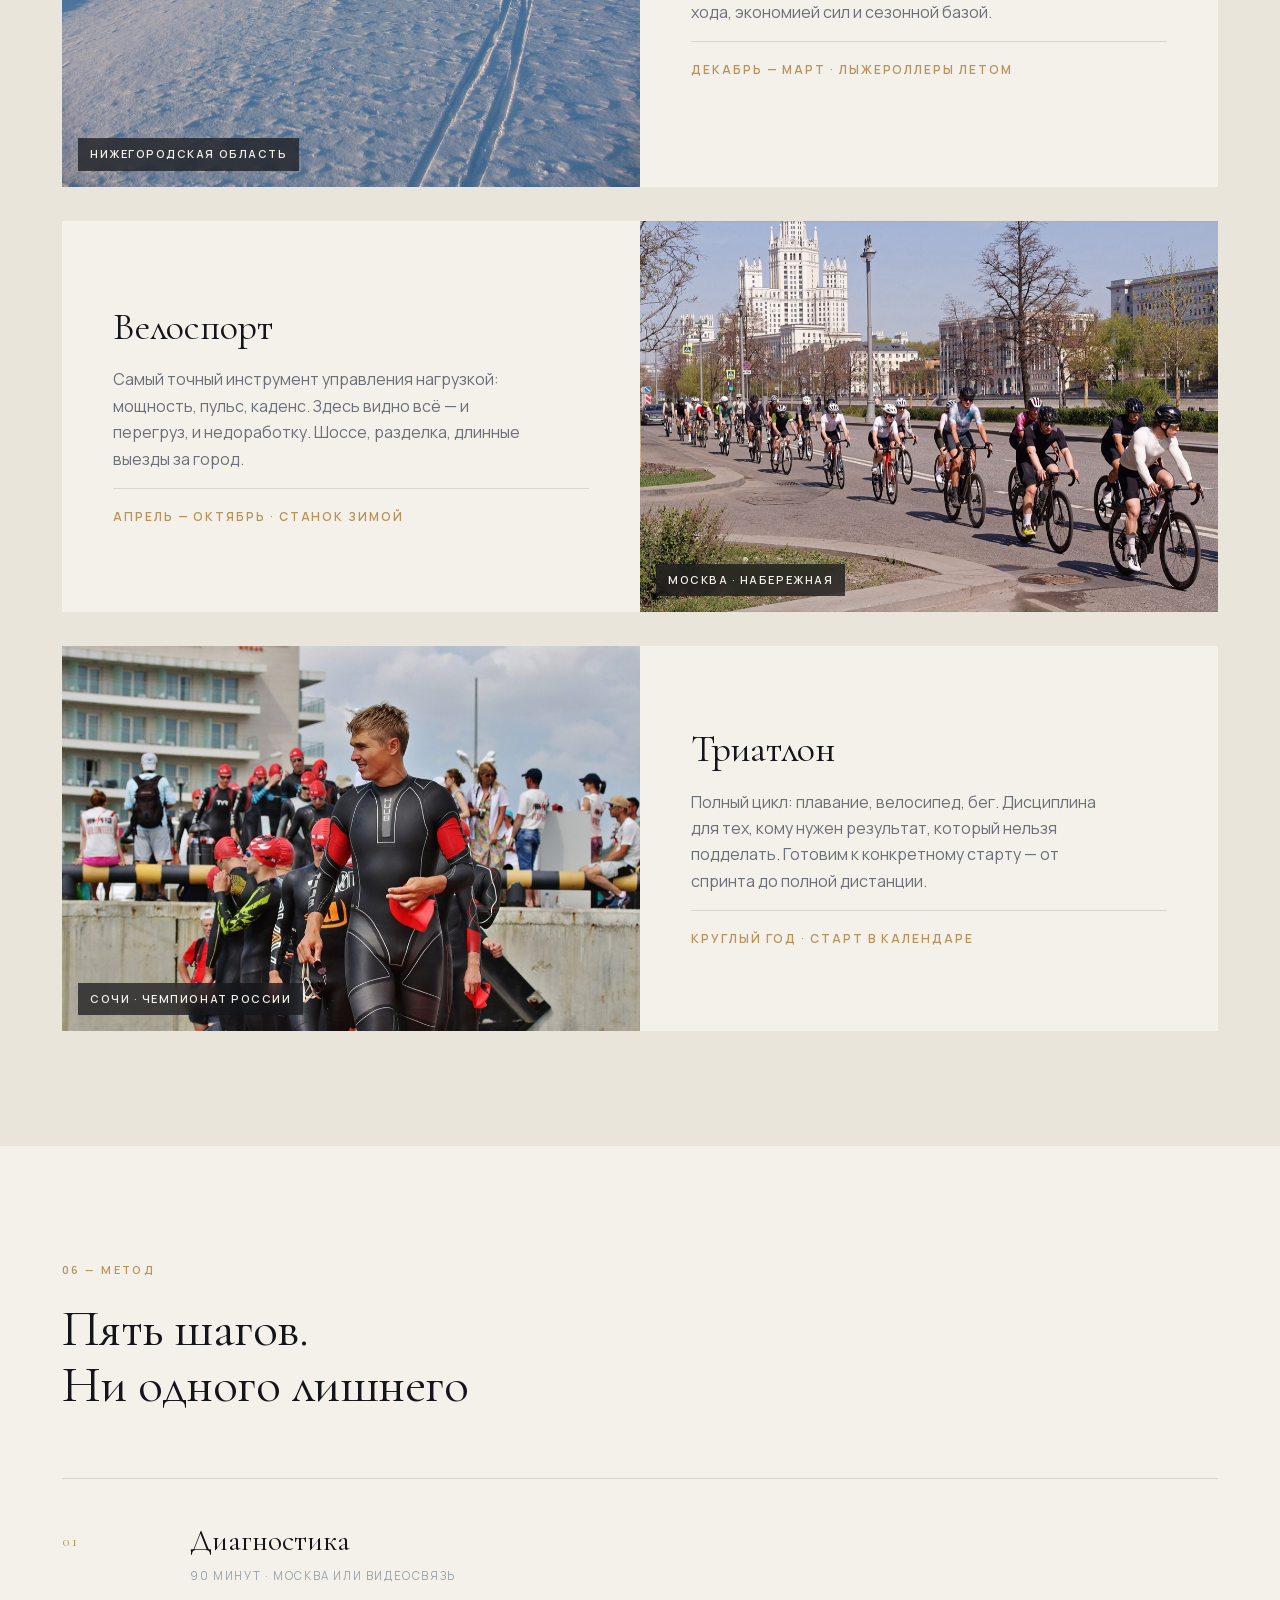
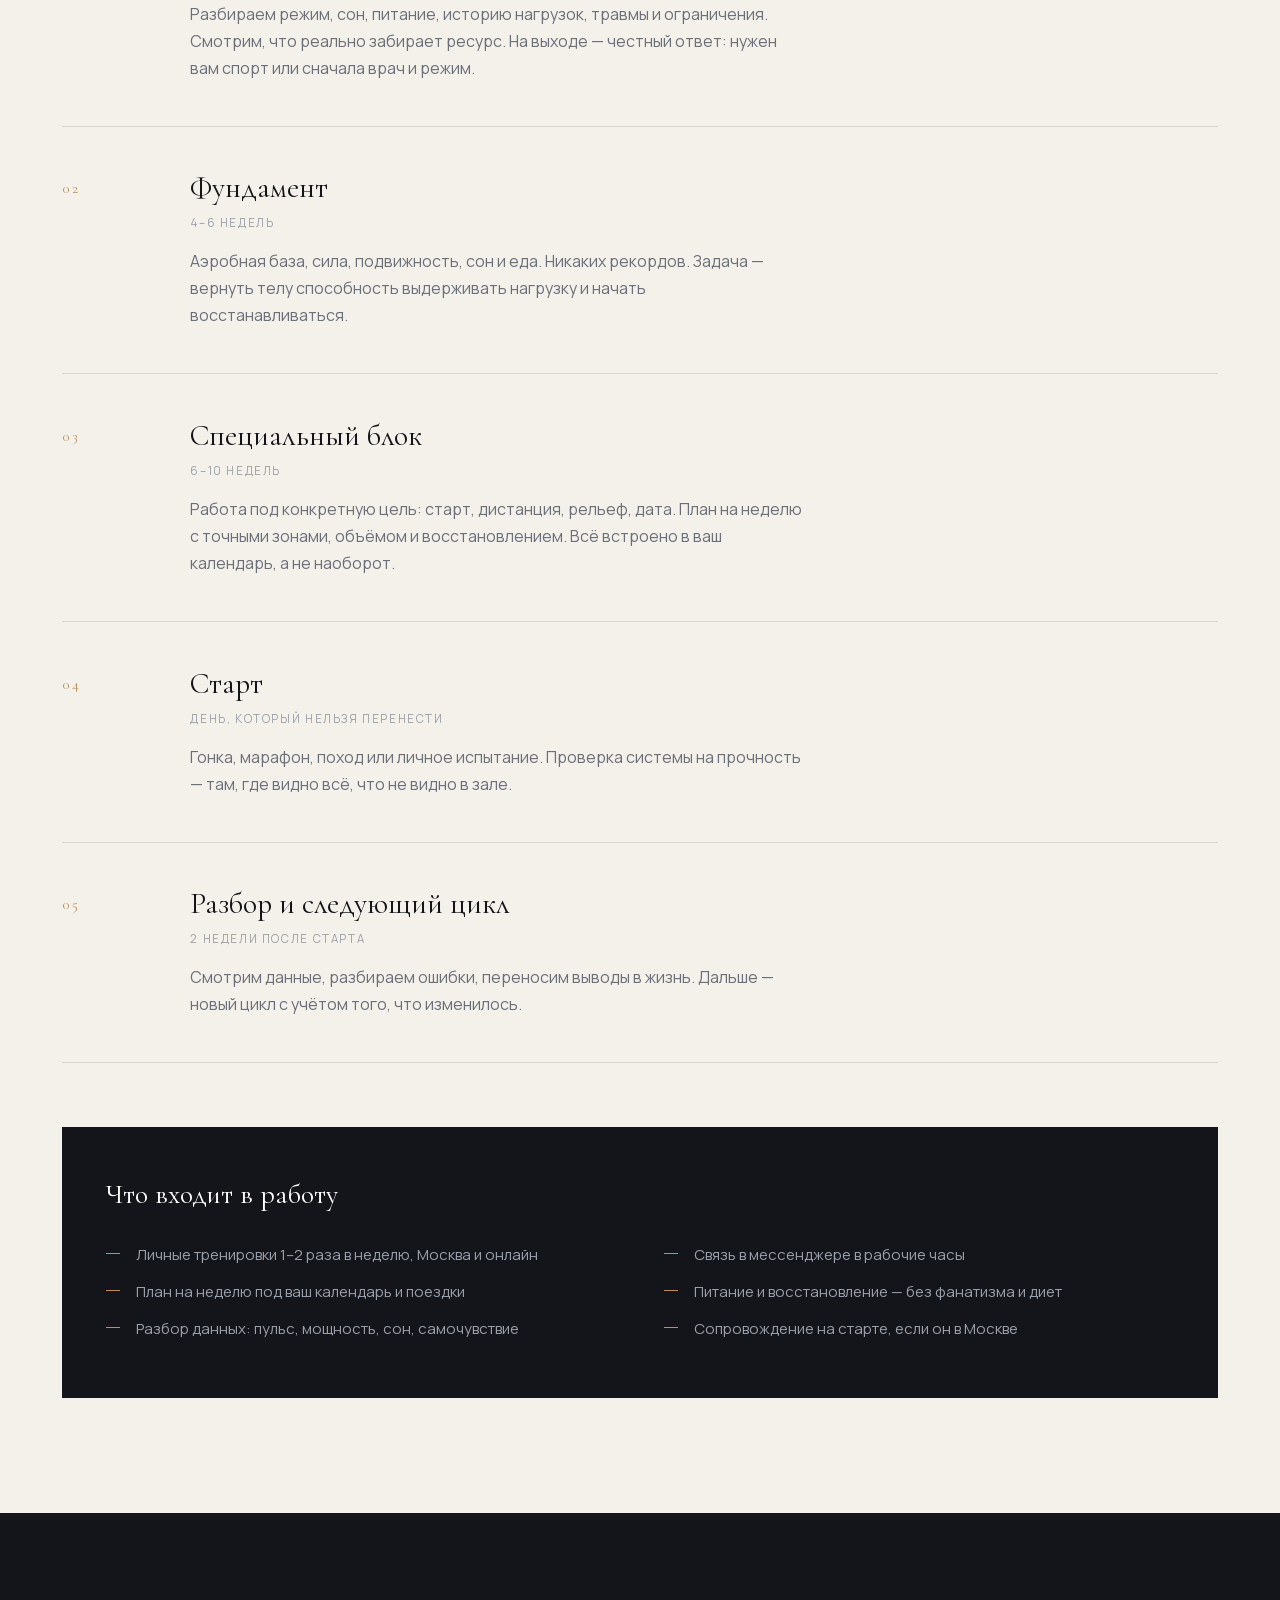
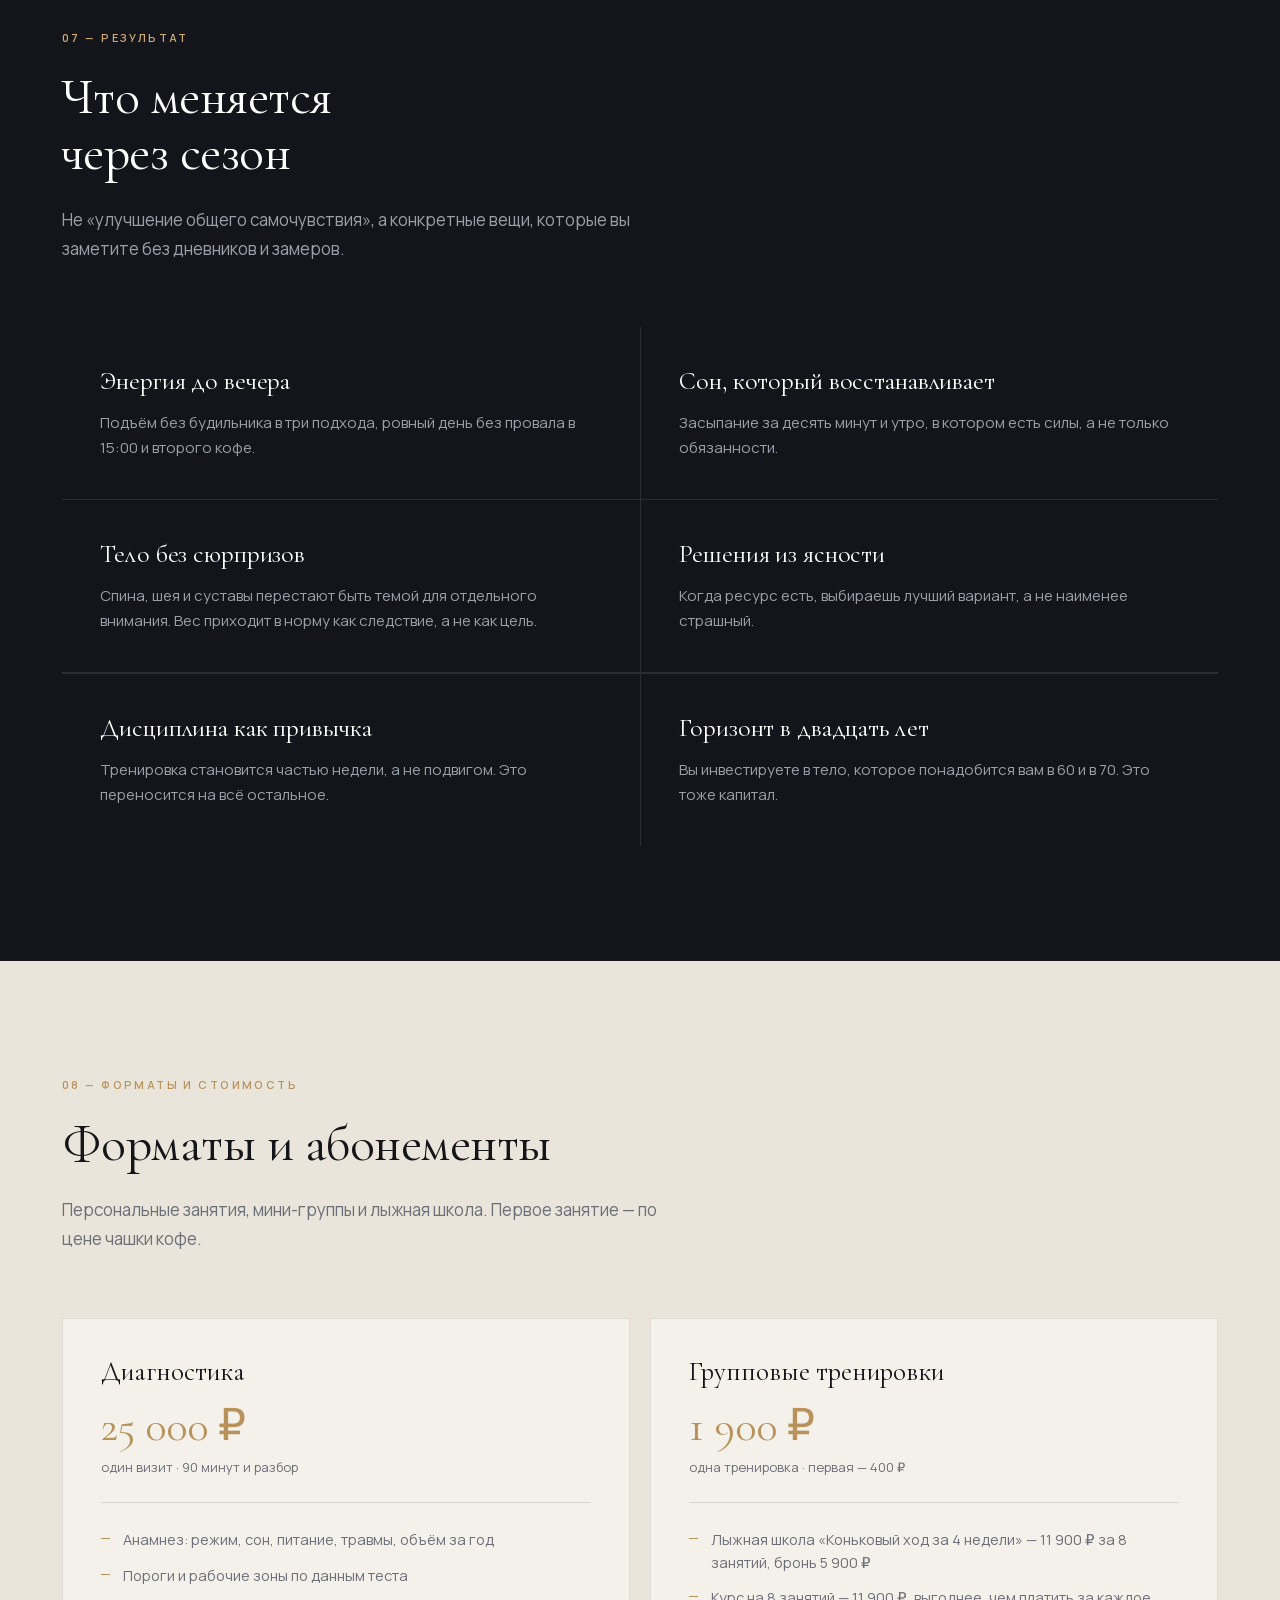
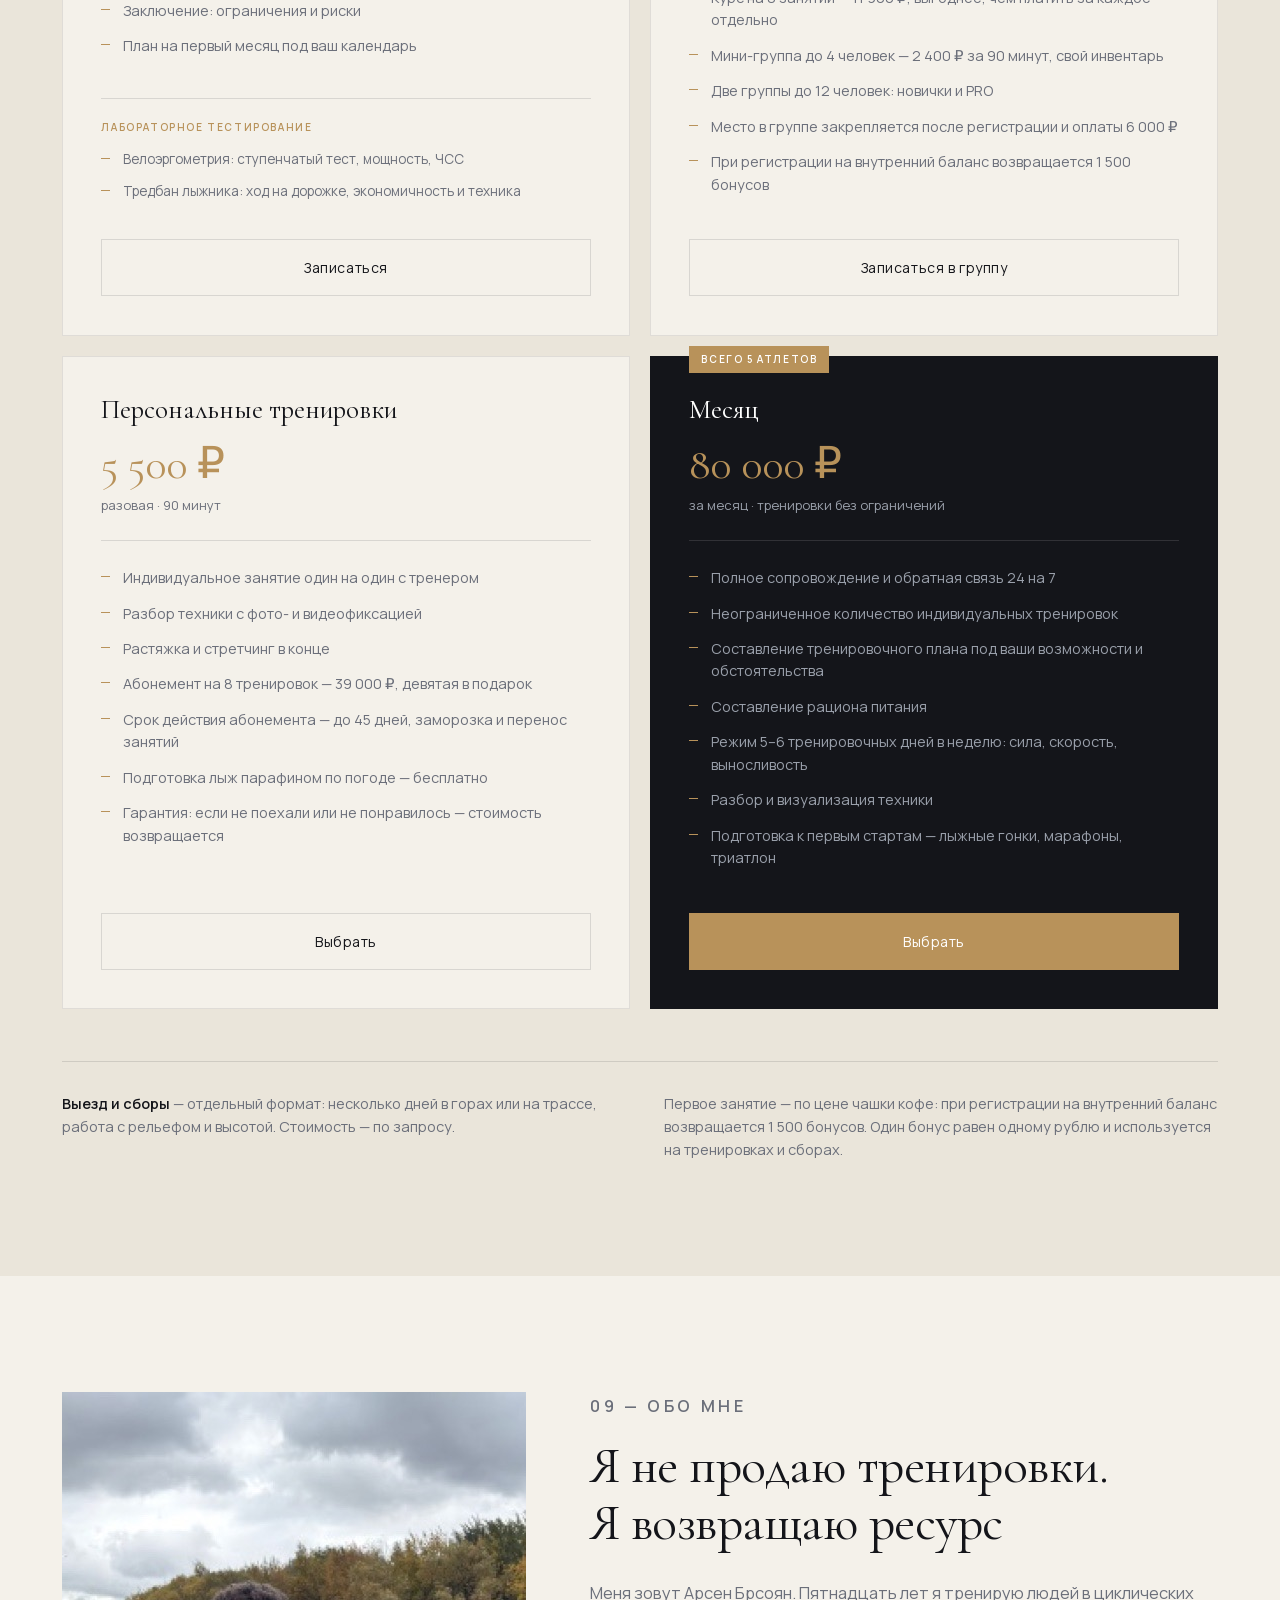
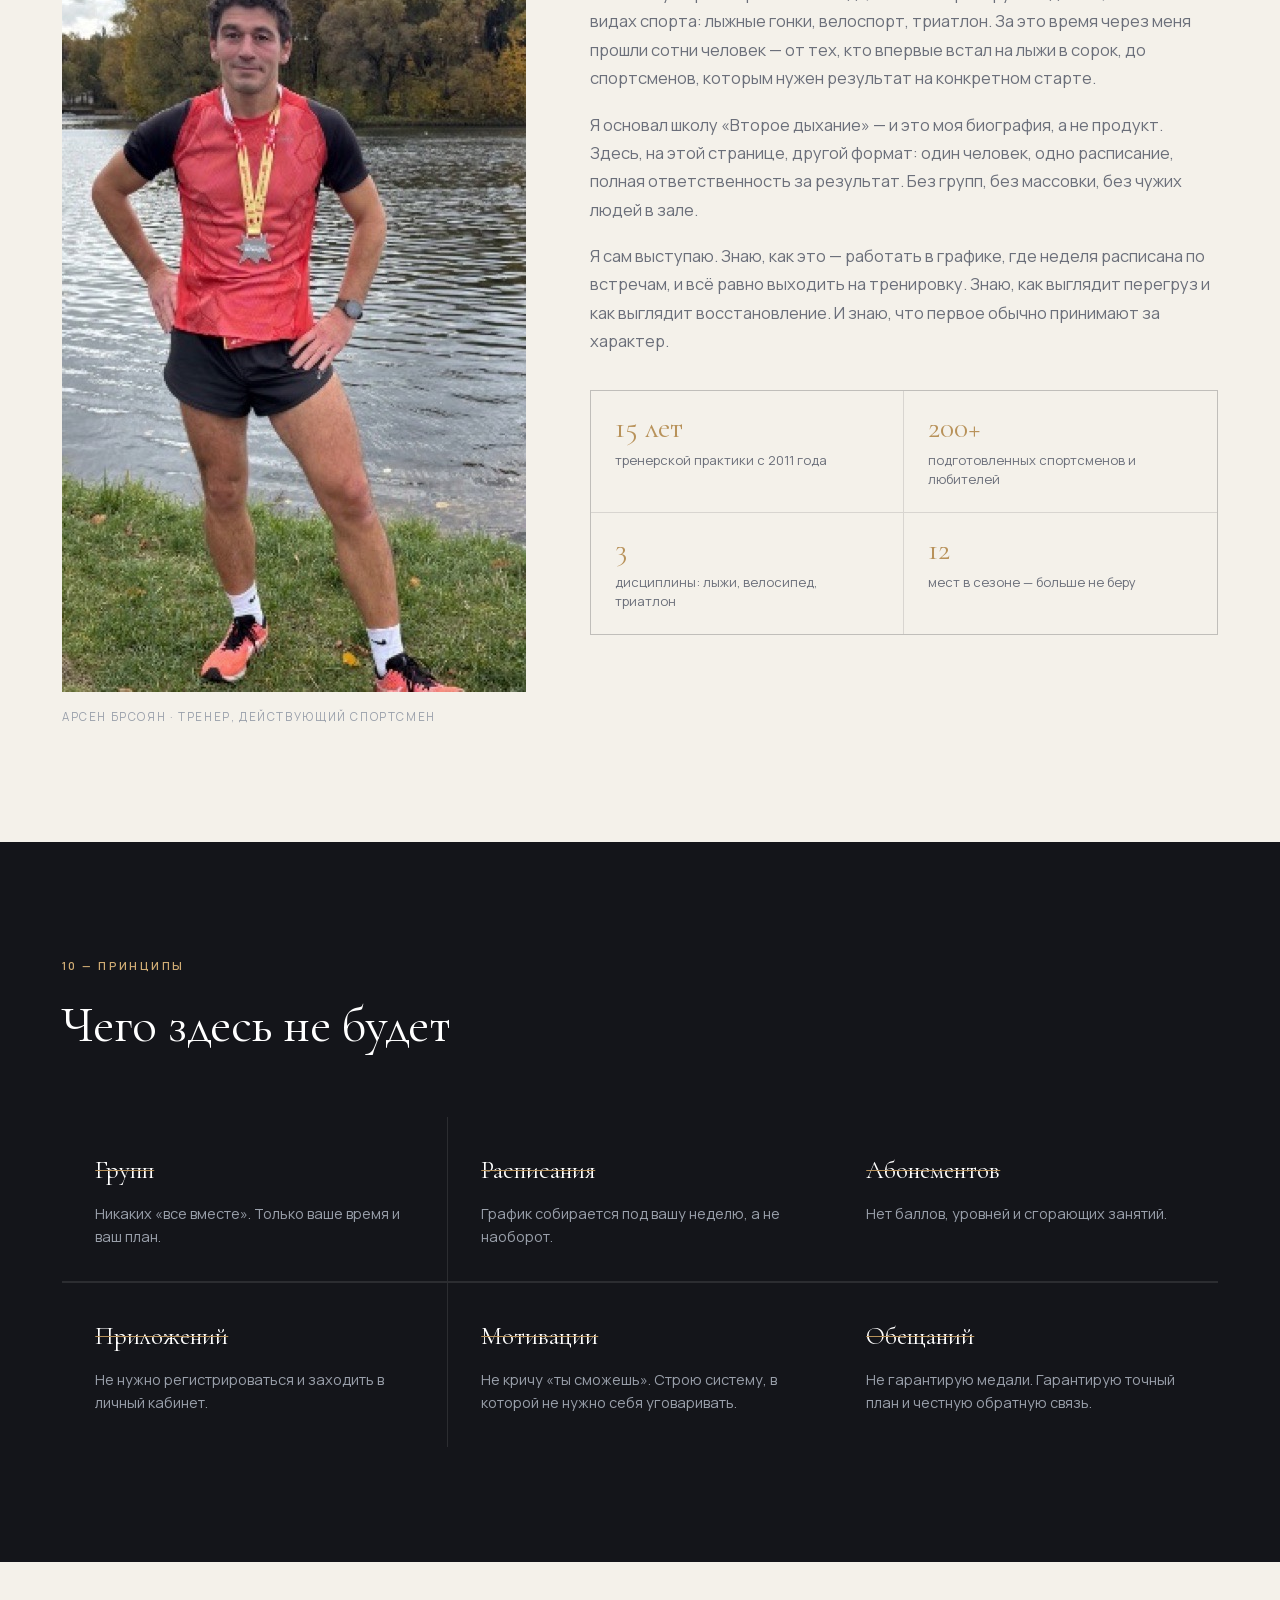
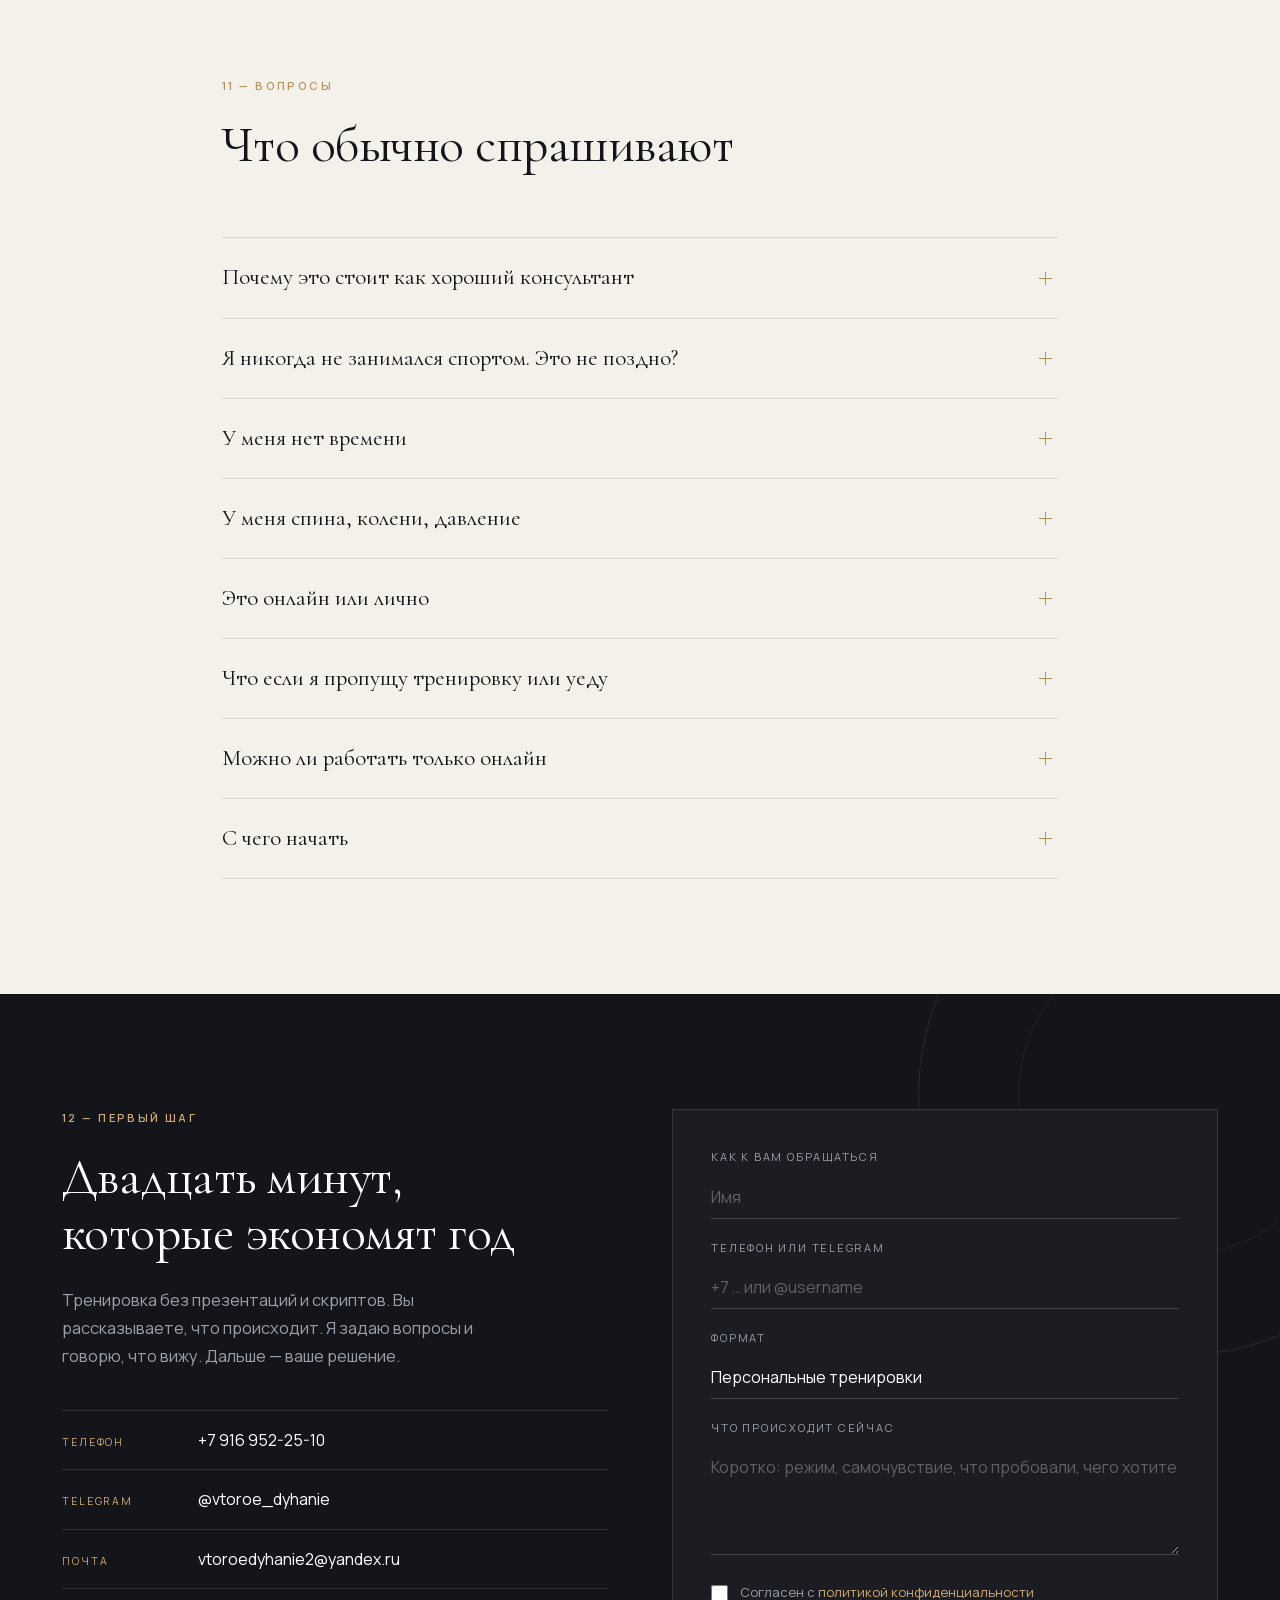
==== commit b90e80e0: "Форматы и абонементы: вместо Сезона и Года перенесены групповые, персональные и месяц без ограничени" ====
--- a/index.html
+++ b/index.html
@@ -466,9 +466,9 @@
     <div class="wrap">
       <div class="section__head reveal">
         <p class="eyebrow">08 — форматы и стоимость</p>
-        <h2 class="h2">Три способа начать</h2>
+        <h2 class="h2">Форматы и абонементы</h2>
         <p class="section__lead">
-          Цены — за индивидуальную работу. Групп, абонементов и скидок за объём здесь нет.
+          Персональные занятия, мини-группы и лыжная школа. Первое занятие — по цене чашки кофе.
         </p>
       </div>
 
@@ -495,38 +495,58 @@
           <a class="btn btn--line" href="#contact">Записаться</a>
         </article>
 
+        <article class="price reveal">
+          <h3 class="price__name">Групповые тренировки</h3>
+          <p class="price__sum">1 900 ₽</p>
+          <p class="price__term">одна тренировка · первая — 400 ₽</p>
+          <ul class="price__list">
+            <li>Лыжная школа «Коньковый ход за 4 недели» — 11 900 ₽ за 8 занятий, бронь 5 900 ₽</li>
+            <li>Курс на 8 занятий — 11 900 ₽, выгоднее, чем платить за каждое отдельно</li>
+            <li>Мини-группа до 4 человек — 2 400 ₽ за 90 минут, свой инвентарь</li>
+            <li>Две группы до 12 человек: новички и PRO</li>
+            <li>Место в группе закрепляется после регистрации и оплаты 6 000 ₽</li>
+            <li>При регистрации на внутренний баланс возвращается 1 500 бонусов</li>
+          </ul>
+          <a class="btn btn--line" href="#contact">Записаться в группу</a>
+        </article>
+
+        <article class="price reveal">
+          <h3 class="price__name">Персональные тренировки</h3>
+          <p class="price__sum">5 500 ₽</p>
+          <p class="price__term">разовая · 90 минут</p>
+          <ul class="price__list">
+            <li>Индивидуальное занятие один на один с тренером</li>
+            <li>Разбор техники с фото- и видеофиксацией</li>
+            <li>Растяжка и стретчинг в конце</li>
+            <li>Абонемент на 8 тренировок — 39 000 ₽, девятая в подарок</li>
+            <li>Срок действия абонемента — до 45 дней, заморозка и перенос занятий</li>
+            <li>Подготовка лыж парафином по погоде — бесплатно</li>
+            <li>Гарантия: если не поехали или не понравилось — стоимость возвращается</li>
+          </ul>
+          <a class="btn btn--line" href="#contact">Выбрать</a>
+        </article>
+
         <article class="price price--feature reveal">
-          <p class="price__badge">основной формат</p>
-          <h3 class="price__name">Сезон</h3>
-          <p class="price__sum">240 000 ₽</p>
-          <p class="price__term">три месяца · 80 000 ₽ в месяц</p>
+          <p class="price__badge">всего 5 атлетов</p>
+          <h3 class="price__name">Месяц</h3>
+          <p class="price__sum">80 000 ₽</p>
+          <p class="price__term">за месяц · тренировки без ограничений</p>
           <ul class="price__list">
-            <li>Диагностика и тестирование включены</li>
-            <li>Личные тренировки 1–2 раза в неделю</li>
-            <li>План на неделю под ваш календарь</li>
-            <li>Разбор данных и связь между тренировками</li>
-            <li>Один старт в календаре</li>
-          </ul>
-          <a class="btn btn--brass" href="#contact">Обсудить тренировки</a>
-        </article>
-
-        <article class="price reveal">
-          <h3 class="price__name">Год</h3>
-          <p class="price__sum">780 000 ₽</p>
-          <p class="price__term">двенадцать месяцев · 65 000 ₽ в месяц</p>
-          <ul class="price__list">
-            <li>Полный годичный цикл: база, пик, восстановление</li>
-            <li>Два старта в сезоне</li>
-            <li>Сопровождение в поездках и на сборах</li>
-            <li>Пересборка плана после каждого блока</li>
-          </ul>
-          <a class="btn btn--line" href="#contact">Записаться на год</a>
+            <li>Полное сопровождение и обратная связь 24 на 7</li>
+            <li>Неограниченное количество индивидуальных тренировок</li>
+            <li>Составление тренировочного плана под ваши возможности и обстоятельства</li>
+            <li>Составление рациона питания</li>
+            <li>Режим 5–6 тренировочных дней в неделю: сила, скорость, выносливость</li>
+            <li>Разбор и визуализация техники</li>
+            <li>Подготовка к первым стартам — лыжные гонки, марафоны, триатлон</li>
+          </ul>
+          <a class="btn btn--brass" href="#contact">Выбрать</a>
         </article>
       </div>
 
       <div class="prices__foot reveal">
         <p><strong>Выезд и сборы</strong> — отдельный формат: несколько дней в горах или на трассе, работа с рельефом и высотой. Стоимость — по запросу.</p>
-        <p>Оплата цикла целиком или двумя частями. Мест в сезоне — двенадцать. Набор закрывается, когда места заканчиваются.</p>
+        <p>Первое занятие — по цене чашки кофе: при регистрации на внутренний баланс возвращается 1 500 бонусов. Один бонус равен одному рублю и используется на тренировках и сборах.</p>
       </div>
     </div>
   </section>
@@ -708,8 +728,9 @@
               <label for="format">Формат</label>
               <select id="format" name="format">
                 <option>Диагностика</option>
-                <option selected>Сезон — три месяца</option>
-                <option>Год</option>
+                <option>Групповые тренировки</option>
+                <option selected>Персональные тренировки</option>
+                <option>Месяц — без ограничений</option>
                 <option>Выезд и сборы</option>
                 <option>Пока не знаю</option>
               </select>
--- a/assets/css/style.css
+++ b/assets/css/style.css
@@ -764,7 +764,7 @@
 
 .prices {
   display: grid;
-  grid-template-columns: repeat(3, 1fr);
+  grid-template-columns: repeat(2, 1fr);
   gap: 20px;
   align-items: stretch;
 }
